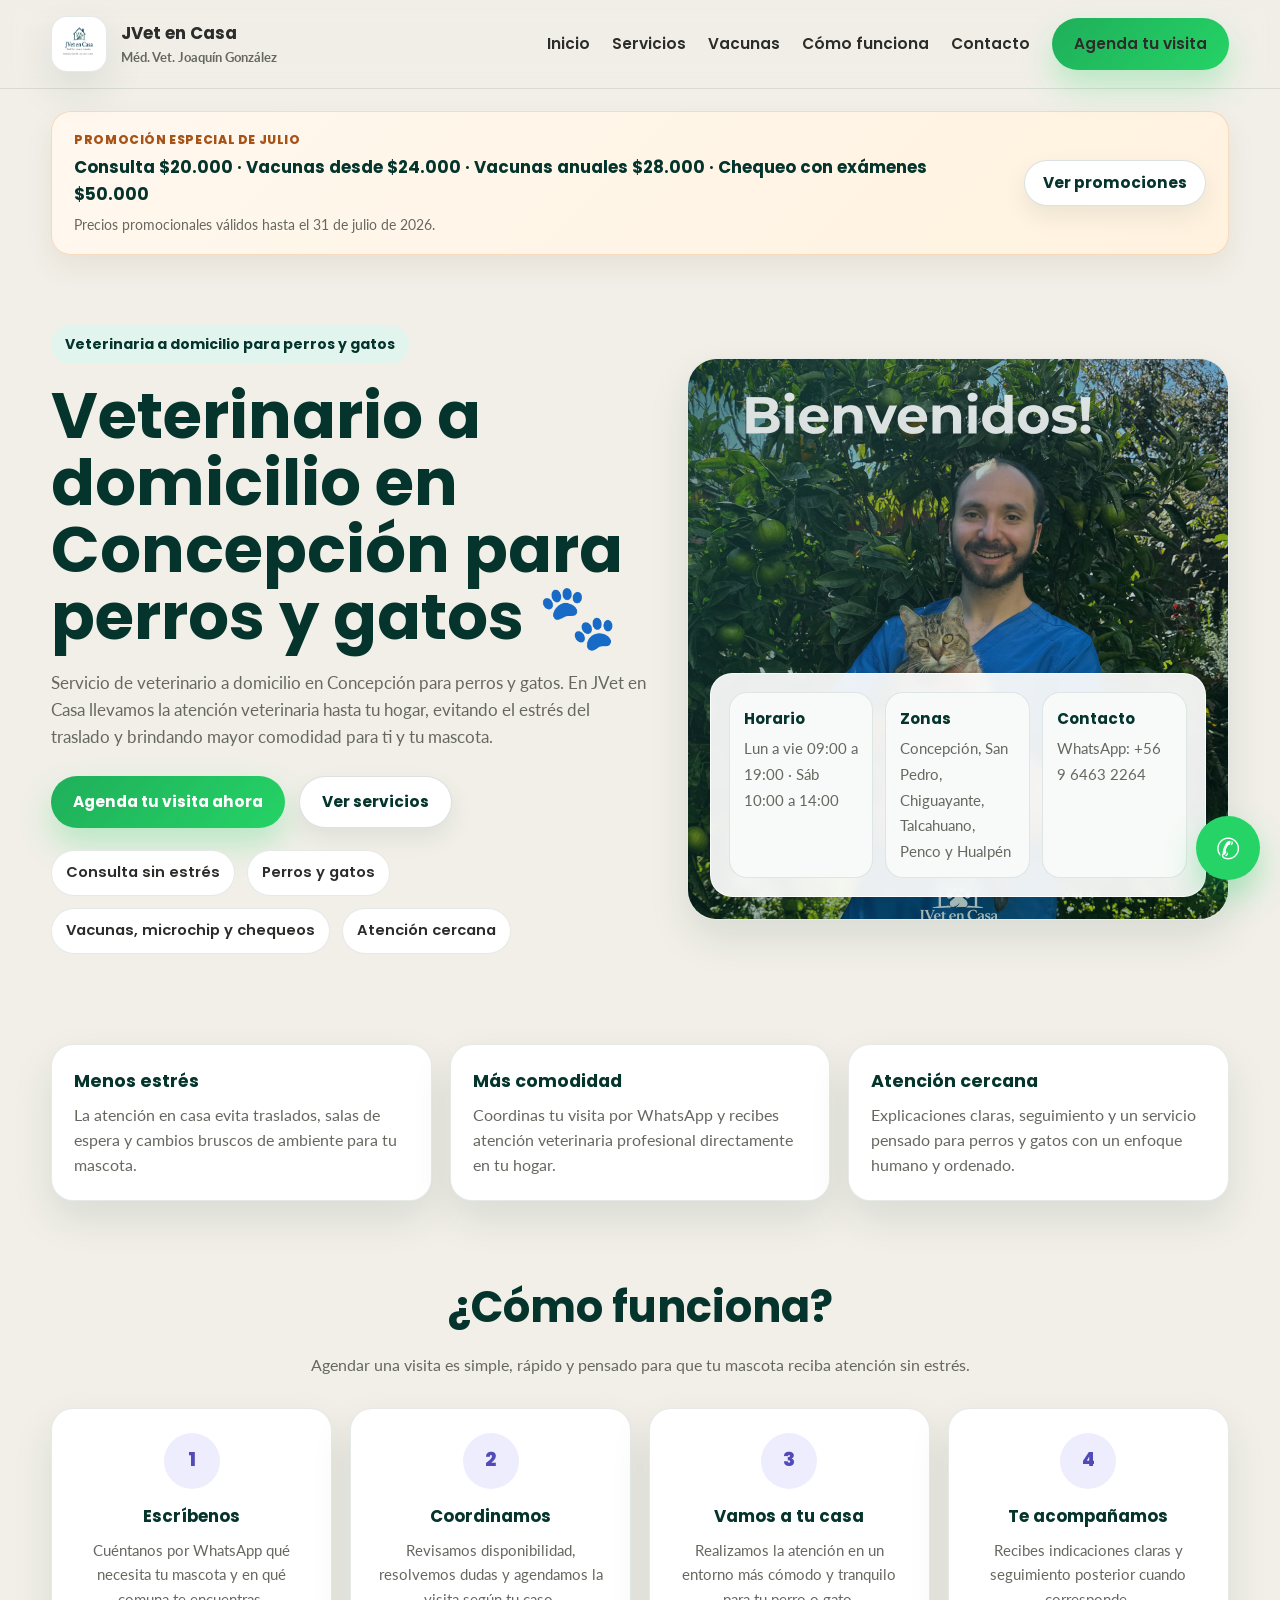
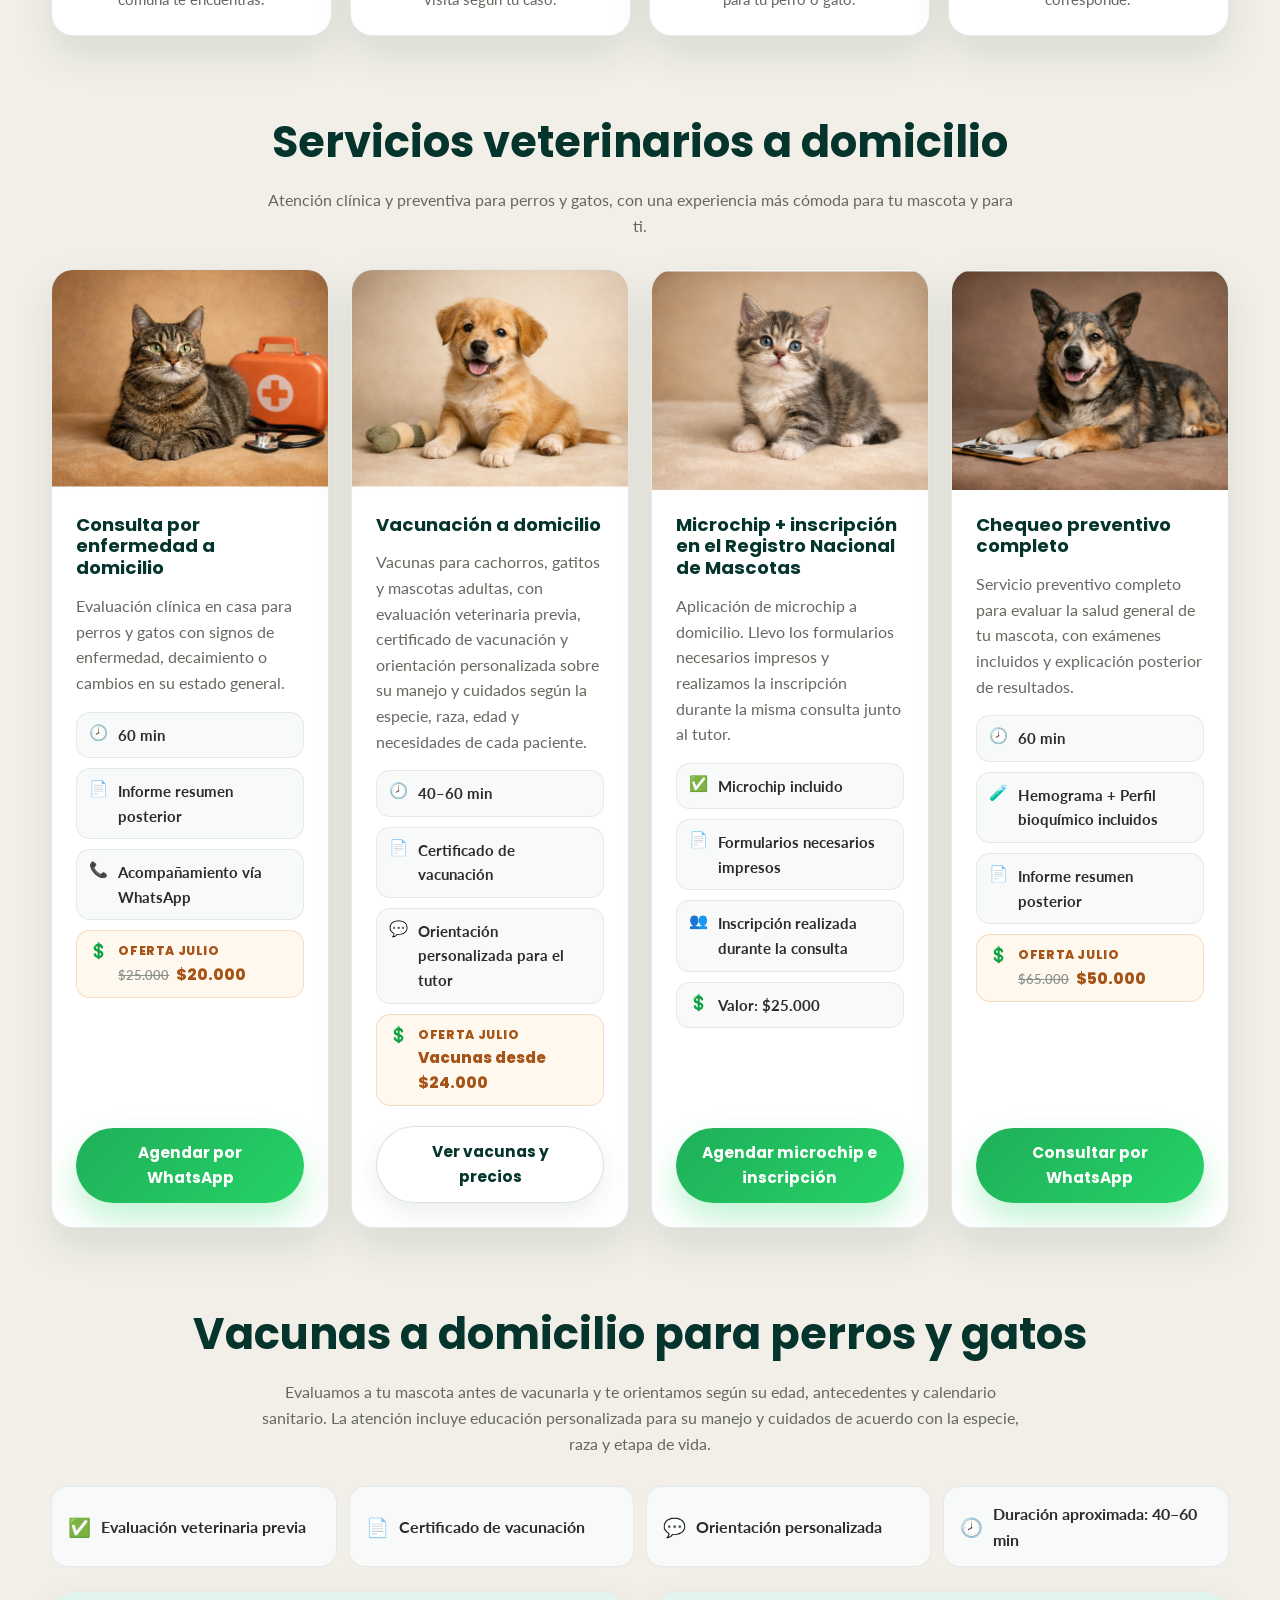
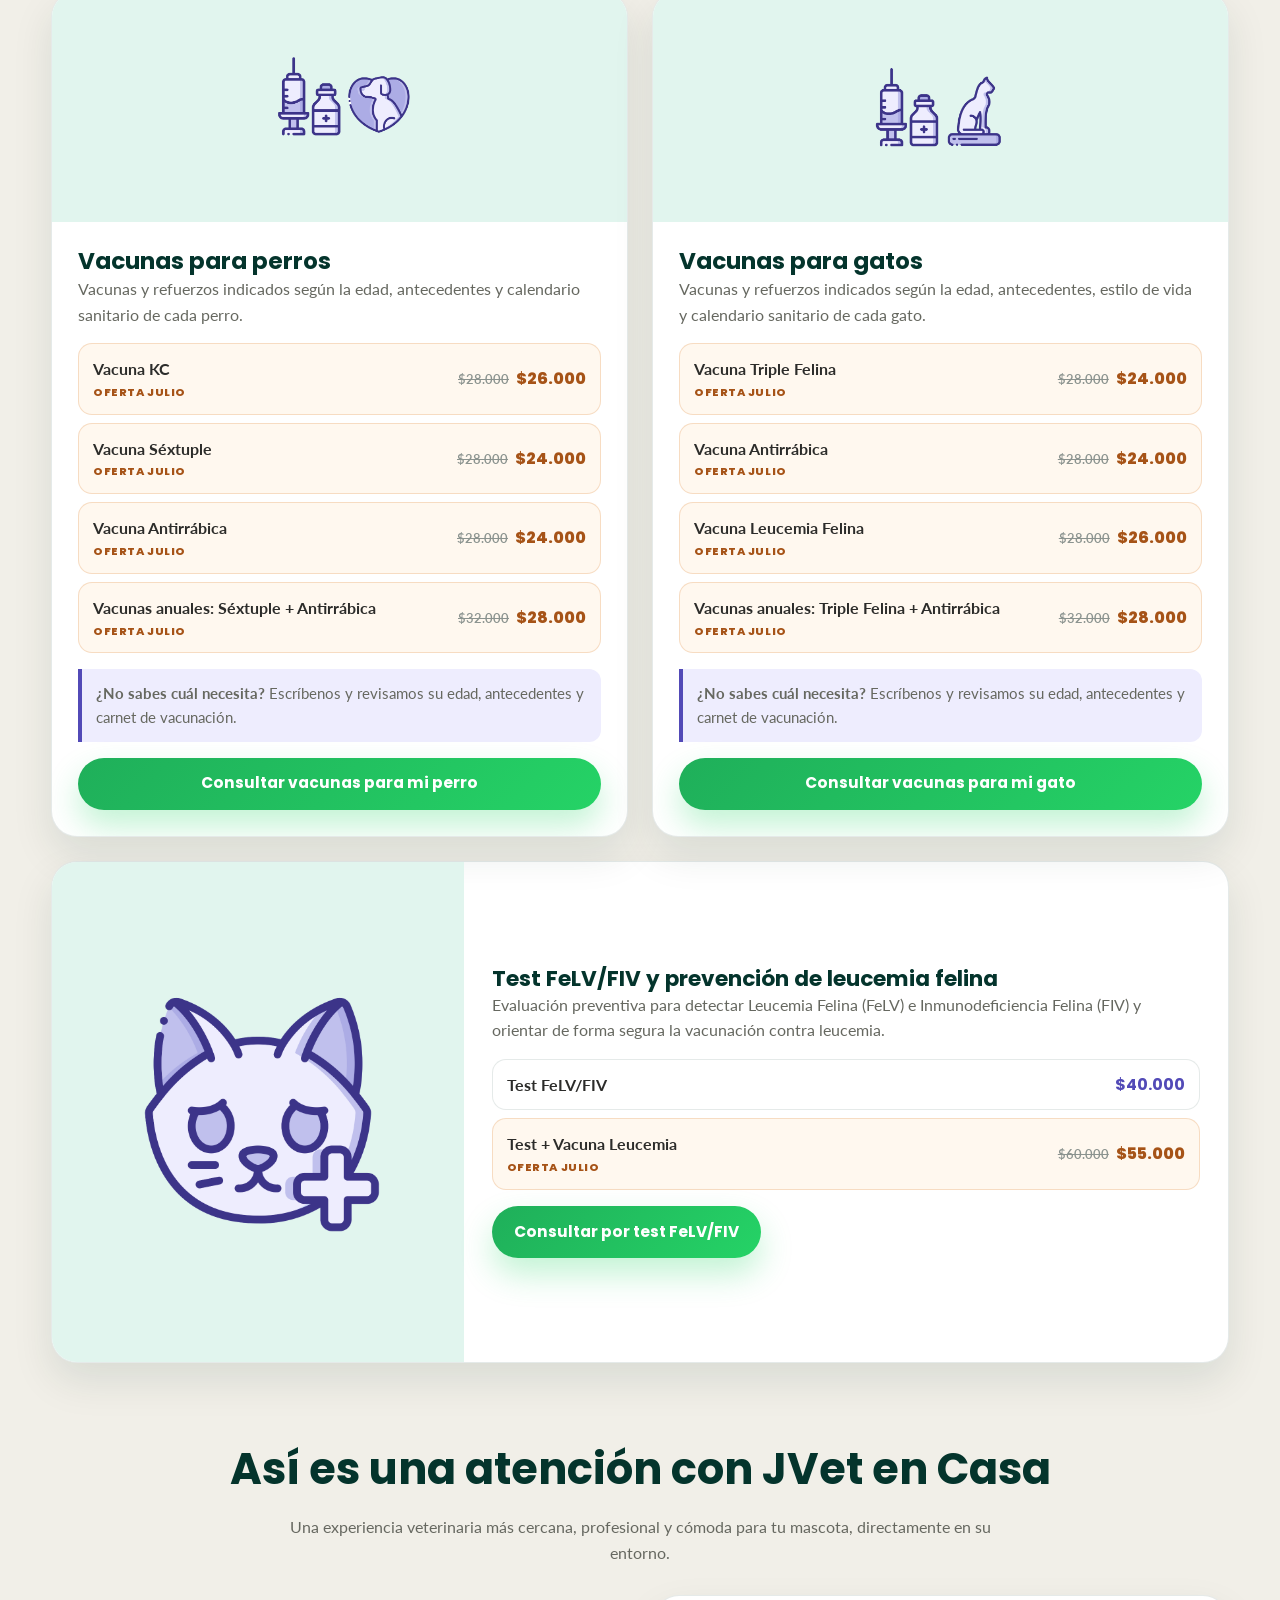
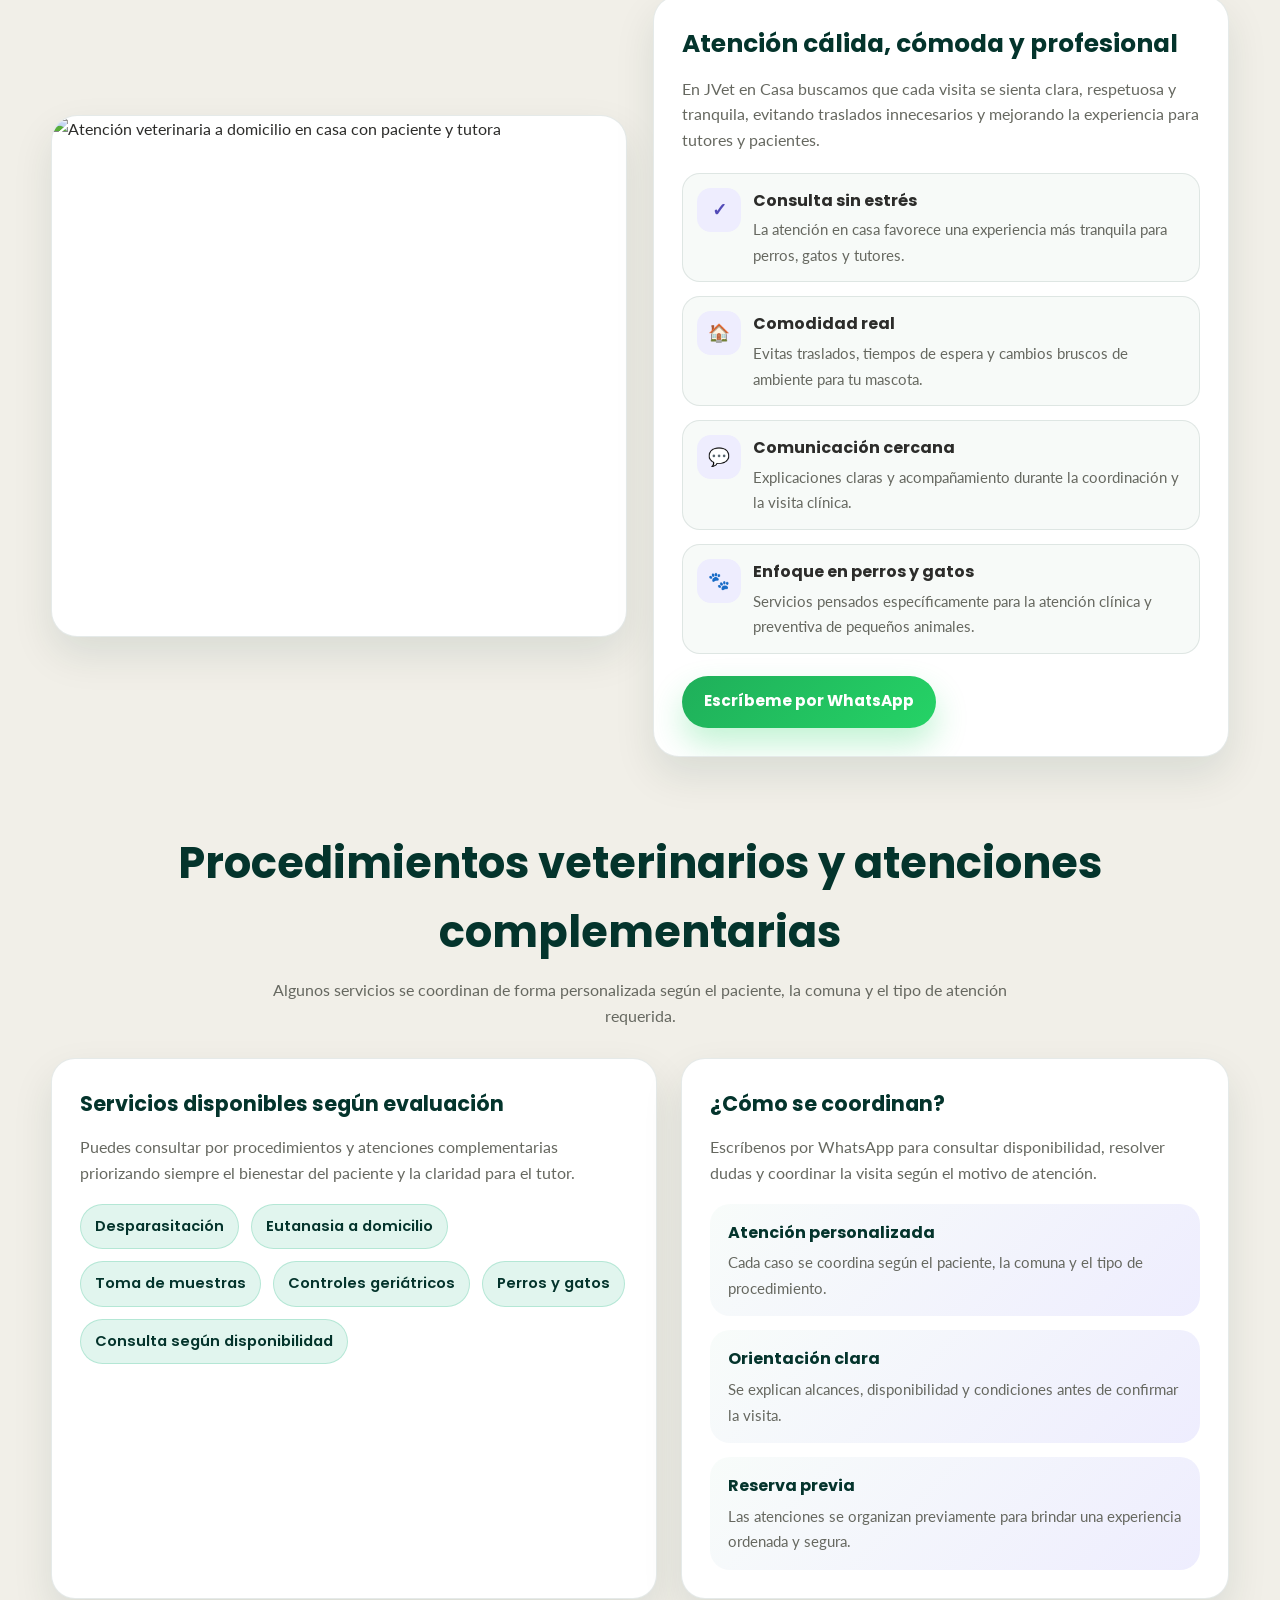
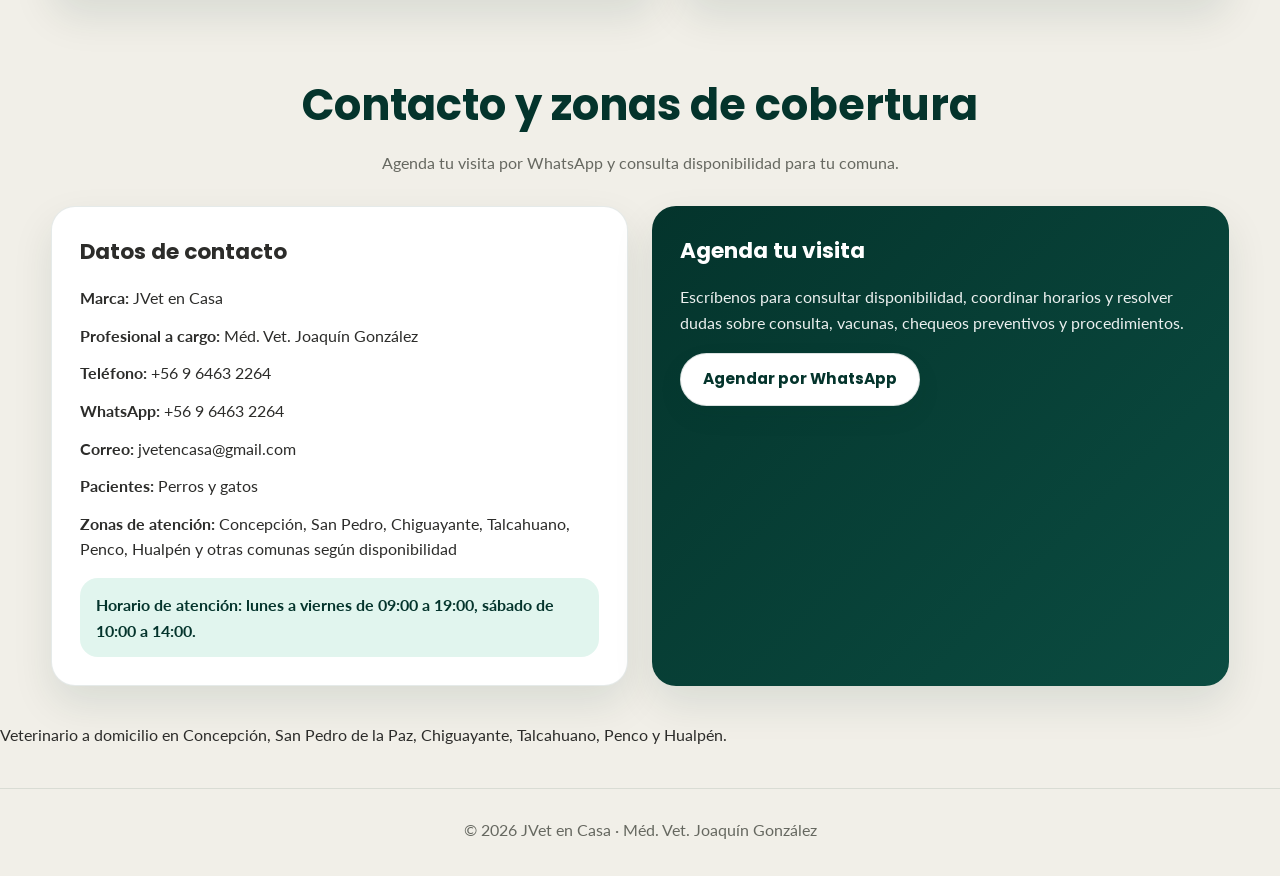
==== index.html @ 37d7b299 "Destacar oferta test y vacuna leucemia" ====
<!DOCTYPE html>
<html lang="es">
<head>
  <!-- Google tag (gtag.js) -->
  <script async src="https://www.googletagmanager.com/gtag/js?id=G-MX7EMP1ES6"></script>
  <script>
    window.dataLayer = window.dataLayer || [];
    function gtag(){dataLayer.push(arguments);}
    gtag('js', new Date());
    gtag('config', 'G-MX7EMP1ES6');
  </script>

  <meta charset="UTF-8" />
  <meta name="viewport" content="width=device-width, initial-scale=1.0" />
  <title>Veterinario a domicilio en Concepción | JVet en Casa</title>
  <meta
    name="description"
    content="Veterinario a domicilio en Concepción para perros y gatos. Consulta, vacunas, microchip, registro de mascotas y chequeos preventivos en casa."
  />

  <link rel="canonical" href="https://jvetencasa.cl/" />
  <link rel="icon" type="image/png" sizes="32x32" href="/favicon-32x32.png" />
  <link rel="icon" type="image/png" sizes="16x16" href="/favicon-16x16.png" />
  <link rel="icon" href="/favicon.ico" />
  <link rel="apple-touch-icon" sizes="180x180" href="/apple-touch-icon.png" />
  <link rel="manifest" href="/site.webmanifest" />
  <meta name="theme-color" content="#04342C" />
  <link rel="preconnect" href="https://fonts.googleapis.com" />
  <link rel="preconnect" href="https://fonts.gstatic.com" crossorigin />
  <link
    href="https://fonts.googleapis.com/css2?family=Lato:wght@400;700&family=Poppins:wght@400;600;700;800&display=swap"
    rel="stylesheet"
  />

  <style>
    :root {
      --primary: #04342C;
      --primary-2: #0B4C41;
      --mint: #5DCAA5;
      --mint-soft: #E1F5EE;
      --bg: #F1EFE8;
      --surface: #FFFFFF;
      --surface-soft: #F7FAF8;
      --purple: #524AB7;
      --purple-soft: #EEEDFE;
      --text: #2C2C2A;
      --muted: #666860;
      --gray: #888780;
      --border: rgba(4, 52, 44, 0.10);
      --shadow: 0 18px 40px rgba(4, 52, 44, 0.10);
      --radius: 24px;
      --max-width: 1180px;
    }

    * { box-sizing: border-box; margin: 0; padding: 0; }
    html { scroll-behavior: smooth; }
    body {
      font-family: "Lato", Arial, sans-serif;
      background: var(--bg);
      color: var(--text);
      line-height: 1.6;
    }

    img { display: block; max-width: 100%; }
    a { text-decoration: none; color: inherit; }

    .container {
      width: min(92%, var(--max-width));
      margin: 0 auto;
    }

    .topbar {
      position: sticky;
      top: 0;
      z-index: 1000;
      background: rgba(241, 239, 232, 0.94);
      backdrop-filter: blur(12px);
      border-bottom: 1px solid var(--border);
    }

    .nav {
      display: flex;
      justify-content: space-between;
      align-items: center;
      gap: 20px;
      padding: 16px 0;
    }

    .brand {
      display: flex;
      align-items: center;
      gap: 14px;
      min-width: 0;
    }

    .brand-logo {
      width: 56px;
      height: 56px;
      border-radius: 16px;
      background: #fff;
      border: 1px solid var(--border);
      box-shadow: var(--shadow);
      padding: 8px;
      flex-shrink: 0;
    }

    .brand-copy strong {
      display: block;
      font-family: "Poppins", sans-serif;
      font-size: 1.05rem;
      color: var(--text);
    }

    .brand-copy span {
      display: block;
      font-size: 0.84rem;
      color: var(--muted);
      font-weight: 700;
    }

    .menu {
      display: flex;
      align-items: center;
      gap: 22px;
      flex-wrap: wrap;
    }

    .menu a {
      font-family: "Poppins", sans-serif;
      font-size: 0.96rem;
      font-weight: 600;
      color: var(--text);
      transition: 0.2s ease;
    }

    .menu a:hover { color: var(--primary); }

    .btn {
      display: inline-flex;
      align-items: center;
      justify-content: center;
      gap: 8px;
      min-height: 52px;
      padding: 13px 22px;
      border-radius: 999px;
      border: none;
      cursor: pointer;
      font-family: "Poppins", sans-serif;
      font-size: 0.96rem;
      font-weight: 700;
      text-align: center;
      transition: 0.25s ease;
    }

    .btn:focus-visible {
      outline: 3px solid rgba(82, 74, 183, 0.22);
      outline-offset: 3px;
    }

    .btn-primary {
      background: linear-gradient(135deg, #1FAF5A 0%, #25D366 100%);
      color: #fff;
      box-shadow: 0 16px 32px rgba(37, 211, 102, 0.28);
    }

    .btn-primary:hover {
      transform: translateY(-2px);
      box-shadow: 0 20px 36px rgba(37, 211, 102, 0.34);
    }

    .btn-secondary {
      background: #fff;
      color: var(--primary);
      border: 1px solid rgba(4, 52, 44, 0.14);
      box-shadow: 0 10px 24px rgba(4, 52, 44, 0.08);
    }

    .btn-secondary:hover {
      transform: translateY(-2px);
      background: #fcfffe;
    }

    .promotion-wrap {
      padding: 22px 0 0;
    }

    .promotion-banner {
      display: flex;
      align-items: center;
      justify-content: space-between;
      gap: 22px;
      padding: 18px 22px;
      border: 1px solid rgba(222, 128, 53, 0.24);
      border-radius: 20px;
      background: linear-gradient(135deg, #fff8ef 0%, #fff2df 100%);
      box-shadow: 0 12px 28px rgba(123, 73, 26, 0.08);
    }

    .promotion-copy {
      display: grid;
      gap: 5px;
    }

    .promotion-eyebrow,
    .promo-label {
      color: #a65317;
      font-family: "Poppins", sans-serif;
      font-size: 0.76rem;
      font-weight: 800;
      letter-spacing: 0.05em;
      text-transform: uppercase;
    }

    .promotion-copy strong {
      color: var(--primary);
      font-family: "Poppins", sans-serif;
      font-size: 1.05rem;
    }

    .promotion-copy p {
      color: var(--muted);
      font-size: 0.9rem;
    }

    .promotion-banner .btn {
      flex: 0 0 auto;
      min-height: 46px;
      padding: 10px 18px;
    }

    .hero {
      padding: 70px 0 54px;
    }

    .hero-grid {
      display: grid;
      grid-template-columns: 1.05fr 0.95fr;
      gap: 36px;
      align-items: center;
    }

    .badge {
      display: inline-block;
      background: var(--mint-soft);
      color: var(--primary);
      padding: 8px 14px;
      border-radius: 999px;
      font-family: "Poppins", sans-serif;
      font-size: 0.88rem;
      font-weight: 700;
      margin-bottom: 18px;
    }

    .hero h1 {
      font-family: "Poppins", sans-serif;
      font-size: clamp(2.2rem, 5vw, 4.2rem);
      line-height: 1.05;
      margin-bottom: 18px;
      color: var(--primary);
    }

    .hero p {
      max-width: 620px;
      color: var(--muted);
      font-size: 1.06rem;
      margin-bottom: 26px;
    }

    .hero-actions {
      display: flex;
      gap: 14px;
      flex-wrap: wrap;
      margin-bottom: 22px;
    }

    .hero-points {
      display: flex;
      flex-wrap: wrap;
      gap: 12px;
    }

    .hero-points span {
      background: #fff;
      border: 1px solid var(--border);
      padding: 10px 14px;
      border-radius: 999px;
      font-family: "Poppins", sans-serif;
      font-size: 0.92rem;
      font-weight: 600;
      color: var(--text);
    }

    .hero-card {
      background: #fff;
      border-radius: 30px;
      overflow: hidden;
      border: 1px solid var(--border);
      box-shadow: var(--shadow);
    }

    .hero-photo {
      position: relative;
      min-height: 560px;
      background: linear-gradient(180deg, rgba(4,52,44,0.12), rgba(4,52,44,0.34)),
        url("foto-portada.jpg") center center / cover no-repeat;
      display: flex;
      align-items: flex-end;
      padding: 22px;
    }

    .hero-overlay {
      width: 100%;
      background: rgba(255,255,255,0.92);
      border: 1px solid rgba(255,255,255,0.8);
      backdrop-filter: blur(6px);
      border-radius: 22px;
      padding: 18px;
    }

    .hero-overlay-grid {
      display: grid;
      grid-template-columns: repeat(3, 1fr);
      gap: 12px;
    }

    .hero-info-box {
      background: var(--surface-soft);
      border: 1px solid var(--border);
      border-radius: 18px;
      padding: 14px;
    }

    .hero-info-box strong {
      display: block;
      font-family: "Poppins", sans-serif;
      font-size: 0.95rem;
      margin-bottom: 4px;
      color: var(--primary);
    }

    .hero-info-box span {
      color: var(--muted);
      font-size: 0.92rem;
    }

    section {
      padding: 36px 0;
    }

    .section-title {
      text-align: center;
      margin-bottom: 30px;
    }

    .section-title h2 {
      font-family: "Poppins", sans-serif;
      font-size: clamp(1.8rem, 4vw, 2.7rem);
      color: var(--primary);
      margin-bottom: 10px;
    }

    .section-title p {
      max-width: 760px;
      margin: 0 auto;
      color: var(--muted);
    }

    .trust-strip {
      display: grid;
      grid-template-columns: repeat(3, 1fr);
      gap: 18px;
    }

    .trust-card {
      background: #fff;
      border: 1px solid var(--border);
      border-radius: 22px;
      padding: 22px;
      box-shadow: var(--shadow);
    }

    .trust-card h3 {
      font-family: "Poppins", sans-serif;
      font-size: 1.1rem;
      color: var(--primary);
      margin-bottom: 8px;
    }

    .trust-card p {
      color: var(--muted);
      font-size: 0.98rem;
    }

    .process-grid {
      display: grid;
      grid-template-columns: repeat(4, 1fr);
      gap: 18px;
    }

    .process-card {
      background: #fff;
      border: 1px solid var(--border);
      border-radius: 22px;
      box-shadow: var(--shadow);
      padding: 24px 20px;
      text-align: center;
    }

    .process-number {
      width: 56px;
      height: 56px;
      border-radius: 50%;
      display: grid;
      place-items: center;
      margin: 0 auto 14px;
      background: var(--purple-soft);
      color: var(--purple);
      font-family: "Poppins", sans-serif;
      font-size: 1.2rem;
      font-weight: 800;
    }

    .process-card h3 {
      font-family: "Poppins", sans-serif;
      font-size: 1.05rem;
      margin-bottom: 8px;
      color: var(--primary);
    }

    .process-card p {
      color: var(--muted);
      font-size: 0.96rem;
    }

    .services-grid {
      display: grid;
      grid-template-columns: repeat(4, 1fr);
      gap: 22px;
    }

    .service-card {
      background: #fff;
      border-radius: 22px;
      overflow: hidden;
      border: 1px solid var(--border);
      box-shadow: var(--shadow);
      display: flex;
      flex-direction: column;
    }

    .service-media {
      height: 220px;
      overflow: hidden;
      background: #eadfd4;
    }

    .service-media img {
      width: 100%;
      height: 100%;
      object-fit: cover;
    }

    .service-body {
      padding: 24px;
      display: flex;
      flex-direction: column;
      flex-grow: 1;
    }

    .service-card h3 {
      font-family: "Poppins", sans-serif;
      font-size: 1.14rem;
      line-height: 1.2;
      margin-bottom: 14px;
      color: var(--primary);
    }

    .service-intro {
      color: var(--muted);
      margin-bottom: 16px;
    }

    .service-features {
      list-style: none;
      display: grid;
      gap: 10px;
      margin: 0 0 20px;
      padding: 0;
      font-size: 0.96rem;
    }

    .service-features li {
      display: flex;
      align-items: flex-start;
      gap: 10px;
      padding: 10px 12px;
      border-radius: 14px;
      background: var(--surface-soft);
      border: 1px solid rgba(4, 52, 44, 0.08);
    }

    .service-features .icon {
      flex: 0 0 1.2rem;
      display: inline-flex;
      justify-content: center;
      line-height: 1;
      margin-top: 2px;
    }

    .service-features .text {
      color: var(--text);
      font-weight: 700;
    }

    .service-features li.promo-item {
      background: #fff8ef;
      border-color: rgba(222, 128, 53, 0.24);
    }

    .price-offer {
      display: grid;
      gap: 2px;
    }

    .price-values {
      display: inline-flex;
      align-items: baseline;
      justify-content: flex-end;
      gap: 7px;
      white-space: nowrap;
    }

    .price-old {
      color: #8b938f;
      font-size: 0.84rem;
      font-weight: 600;
      text-decoration: line-through;
    }

    .price-new {
      color: #a65317;
      font-family: "Poppins", sans-serif;
      font-weight: 800;
    }

    .service-disclosure {
      margin: 0 0 16px;
    }

    .service-disclosure summary {
      list-style: none;
      cursor: pointer;
    }

    .service-disclosure summary::-webkit-details-marker {
      display: none;
    }

    .service-disclosure summary.btn {
      width: 100%;
      justify-content: center;
      margin-top: 0;
    }

    .service-disclosure[open] summary {
      margin-bottom: 14px;
    }

    .service-disclosure-content {
      color: var(--muted);
      font-size: 0.96rem;
    }

    .service-disclosure-content strong {
      display: block;
      margin-bottom: 6px;
      font-family: "Poppins", sans-serif;
      color: var(--primary);
    }

    .service-disclosure-content ul {
      margin: 0;
      padding-left: 18px;
      display: grid;
      gap: 6px;
    }

    .service-feature-section + .service-feature-section {
      padding-top: 0;
    }

    .service-feature-card {
      display: grid;
      grid-template-columns: minmax(280px, 0.95fr) minmax(0, 1.05fr);
      gap: 0;
      background: #fff;
      border-radius: 26px;
      overflow: hidden;
      border: 1px solid var(--border);
      box-shadow: var(--shadow);
    }

    .service-feature-media {
      min-height: 320px;
      background: #dff2ec;
    }

    .service-feature-media img {
      width: 100%;
      height: 100%;
      object-fit: cover;
    }

    .service-feature-body {
      padding: 28px;
      display: flex;
      flex-direction: column;
      gap: 18px;
    }

    .service-feature-body h3 {
      font-family: "Poppins", sans-serif;
      font-size: 1.5rem;
      line-height: 1.15;
      color: var(--primary);
    }

    .service-feature-body p {
      color: var(--muted);
      font-size: 1rem;
    }

    .service-feature-highlights {
      list-style: none;
      display: grid;
      gap: 10px;
      margin: 0;
      padding: 0;
    }

    .service-feature-highlights li {
      display: flex;
      align-items: flex-start;
      gap: 10px;
      padding: 11px 14px;
      border-radius: 14px;
      background: var(--surface-soft);
      border: 1px solid rgba(4, 52, 44, 0.08);
    }

    .service-feature-highlights .icon {
      flex: 0 0 1.2rem;
      display: inline-flex;
      justify-content: center;
      line-height: 1;
      margin-top: 2px;
    }

    .service-feature-highlights .text {
      color: var(--text);
      font-weight: 700;
    }

    .service-feature-body .service-disclosure {
      margin-bottom: 0;
    }

    .service-feature-body .service-disclosure summary.btn {
      width: auto;
      min-width: 180px;
    }

    .service-feature-body .btn-primary {
      align-self: flex-start;
      margin-top: 0;
    }

    .service-card .btn {
      align-self: flex-start;
      margin-top: auto;
    }

    .vaccine-benefits {
      display: grid;
      grid-template-columns: repeat(4, minmax(0, 1fr));
      gap: 12px;
      margin-bottom: 24px;
    }

    .vaccine-benefit {
      display: flex;
      align-items: center;
      gap: 10px;
      min-height: 74px;
      padding: 14px 16px;
      border-radius: 16px;
      background: var(--surface-soft);
      border: 1px solid rgba(4, 52, 44, 0.08);
      color: var(--text);
      font-weight: 700;
    }

    .vaccine-benefit span:first-child {
      flex: 0 0 1.4rem;
      font-size: 1.15rem;
      line-height: 1;
    }

    .vaccines-grid {
      display: grid;
      grid-template-columns: repeat(2, minmax(0, 1fr));
      gap: 24px;
      align-items: stretch;
    }

    .vaccine-card {
      display: flex;
      flex-direction: column;
      overflow: hidden;
      background: #fff;
      border: 1px solid var(--border);
      border-radius: 26px;
      box-shadow: var(--shadow);
    }

    .vaccine-card-media {
      height: 230px;
      padding: 24px;
      background: var(--mint-soft);
    }

    .vaccine-card-media img {
      width: 100%;
      height: 100%;
      object-fit: contain;
    }

    .vaccine-card-body {
      display: flex;
      flex: 1;
      flex-direction: column;
      gap: 16px;
      padding: 26px;
    }

    .vaccine-card h3,
    .feline-prevention-body h3 {
      font-family: "Poppins", sans-serif;
      color: var(--primary);
      line-height: 1.2;
    }

    .vaccine-card h3 {
      font-size: 1.45rem;
    }

    .vaccine-card-intro,
    .vaccine-help,
    .feline-prevention-body p {
      color: var(--muted);
    }

    .vaccine-price-list {
      display: grid;
      gap: 8px;
      margin: 0;
      padding: 0;
      list-style: none;
    }

    .vaccine-price-list li {
      display: flex;
      align-items: center;
      justify-content: space-between;
      gap: 18px;
      padding: 12px 14px;
      border-radius: 14px;
      background: #fff;
      border: 1px solid var(--border);
    }

    .vaccine-price-list li.featured {
      background: var(--purple-soft);
      border-color: rgba(82, 74, 183, 0.18);
    }

    .vaccine-price-list li.promo-row {
      background: #fff8ef;
      border-color: rgba(222, 128, 53, 0.24);
    }

    .vaccine-price-list .vaccine-name {
      display: grid;
      gap: 2px;
    }

    .vaccine-price-list .promo-label {
      color: #a65317;
      font-size: 0.7rem;
      font-weight: 800;
    }

    .vaccine-price-list .price-old {
      color: #8b938f;
      font-size: 0.82rem;
      font-weight: 600;
    }

    .vaccine-price-list span {
      color: var(--text);
      font-weight: 700;
    }

    .vaccine-price-list strong {
      flex: 0 0 auto;
      color: var(--purple);
      font-family: "Poppins", sans-serif;
    }

    .vaccine-price-list .price-new {
      color: #a65317;
    }

    .vaccine-help {
      padding: 12px 14px;
      border-left: 4px solid var(--purple);
      border-radius: 0 12px 12px 0;
      background: var(--purple-soft);
      font-size: 0.94rem;
    }

    .vaccine-card .btn {
      width: 100%;
      margin-top: auto;
    }

    .feline-prevention-card {
      display: grid;
      grid-template-columns: minmax(220px, 0.7fr) minmax(0, 1.3fr);
      margin-top: 24px;
      overflow: hidden;
      background: #fff;
      border: 1px solid var(--border);
      border-radius: 26px;
      box-shadow: var(--shadow);
    }

    .feline-prevention-media {
      min-height: 280px;
      padding: 28px;
      background: var(--mint-soft);
    }

    .feline-prevention-media img {
      width: 100%;
      height: 100%;
      object-fit: contain;
    }

    .feline-prevention-body {
      display: flex;
      flex-direction: column;
      justify-content: center;
      gap: 16px;
      padding: 28px;
    }

    .feline-prevention-body h3 {
      font-size: 1.35rem;
    }

    .feline-prevention-body .btn {
      align-self: flex-start;
    }

    .photo-section-grid {
      display: grid;
      grid-template-columns: 1fr 1fr;
      gap: 26px;
      align-items: center;
    }

    .photo-card,
    .benefits-card {
      background: #fff;
      border-radius: 26px;
      overflow: hidden;
      border: 1px solid var(--border);
      box-shadow: var(--shadow);
    }

    .photo-card img {
      width: 100%;
      height: 100%;
      min-height: 520px;
      object-fit: cover;
    }

    .benefits-card {
      padding: 28px;
    }

    .benefits-card h3 {
      font-family: "Poppins", sans-serif;
      font-size: 1.55rem;
      color: var(--primary);
      margin-bottom: 12px;
    }

    .benefits-card p {
      color: var(--muted);
      margin-bottom: 20px;
    }

    .benefit-list {
      display: grid;
      gap: 14px;
      margin-bottom: 22px;
    }

    .benefit-item {
      display: flex;
      gap: 12px;
      align-items: flex-start;
      background: var(--surface-soft);
      border: 1px solid var(--border);
      border-radius: 18px;
      padding: 14px;
    }

    .benefit-icon {
      width: 44px;
      height: 44px;
      border-radius: 14px;
      background: var(--purple-soft);
      color: var(--purple);
      display: grid;
      place-items: center;
      flex-shrink: 0;
      font-size: 1.1rem;
      font-weight: 800;
    }

    .benefit-item strong {
      display: block;
      font-family: "Poppins", sans-serif;
      margin-bottom: 3px;
      color: var(--text);
    }

    .benefit-item span {
      color: var(--muted);
      font-size: 0.95rem;
    }

    .procedures-grid {
      display: grid;
      grid-template-columns: 1.05fr 0.95fr;
      gap: 24px;
      align-items: stretch;
    }

    .procedures-main,
    .procedures-side {
      background: #fff;
      border-radius: 24px;
      box-shadow: var(--shadow);
      border: 1px solid var(--border);
      padding: 28px;
    }

    .procedures-main h3,
    .procedures-side h3 {
      font-family: "Poppins", sans-serif;
      font-size: 1.3rem;
      margin-bottom: 14px;
      color: var(--primary);
    }

    .procedures-main p,
    .procedures-side p {
      color: var(--muted);
      margin-bottom: 18px;
    }

    .tag-list {
      display: flex;
      flex-wrap: wrap;
      gap: 12px;
    }

    .tag-list span {
      background: var(--mint-soft);
      color: var(--primary);
      border: 1px solid rgba(93, 202, 165, 0.34);
      padding: 10px 14px;
      border-radius: 999px;
      font-family: "Poppins", sans-serif;
      font-weight: 600;
      font-size: 0.92rem;
    }

    .mini-cards {
      display: grid;
      gap: 14px;
    }

    .mini-card {
      background: linear-gradient(135deg, #F8FCFA 0%, #EEEDFE 100%);
      border-radius: 20px;
      padding: 16px 18px;
    }

    .mini-card strong {
      display: block;
      margin-bottom: 4px;
      font-family: "Poppins", sans-serif;
      color: var(--primary);
    }

    .mini-card span {
      color: var(--muted);
      font-size: 0.96rem;
    }

    .coverage-contact {
      display: grid;
      grid-template-columns: 1fr 1fr;
      gap: 24px;
    }

    .info-box,
    .cta-box {
      border-radius: 24px;
      padding: 28px;
      box-shadow: var(--shadow);
    }

    .info-box {
      background: #fff;
      border: 1px solid var(--border);
    }

    .cta-box {
      background: linear-gradient(135deg, var(--primary), var(--primary-2));
      color: #fff;
      border: none;
    }

    .info-box h3,
    .cta-box h3 {
      font-family: "Poppins", sans-serif;
      font-size: 1.35rem;
      margin-bottom: 16px;
    }

    .info-list {
      list-style: none;
      display: grid;
      gap: 12px;
    }

    .info-list li {
      color: var(--text);
    }

    .info-note {
      margin-top: 16px;
      background: var(--mint-soft);
      border-radius: 18px;
      padding: 14px 16px;
      color: var(--primary);
      font-weight: 700;
    }

    .cta-box p {
      margin-bottom: 18px;
      color: rgba(255,255,255,0.92);
    }

    footer {
      margin-top: 40px;
      padding: 28px 0 34px;
      border-top: 1px solid var(--border);
      text-align: center;
      color: var(--muted);
    }

    .whatsapp-float {
      position: fixed;
      right: 20px;
      bottom: 20px;
      width: 64px;
      height: 64px;
      border-radius: 50%;
      background: #25D366;
      color: white;
      display: grid;
      place-items: center;
      font-size: 1.8rem;
      box-shadow: 0 16px 32px rgba(37, 211, 102, 0.35);
      z-index: 999;
      transition: 0.25s ease;
      animation: whatsapp-pulse 2.2s infinite;
    }

    .whatsapp-float:hover {
      transform: translateY(-3px) scale(1.03);
    }

    @keyframes whatsapp-pulse {
      0%, 100% { box-shadow: 0 16px 32px rgba(37, 211, 102, 0.35); }
      50% { box-shadow: 0 18px 38px rgba(37, 211, 102, 0.52); }
    }

    @media (max-width: 1080px) {
      .nav {
        align-items: flex-start;
        flex-direction: column;
      }

      .menu {
        width: 100%;
        gap: 12px;
      }

      .hero-grid,
      .photo-section-grid,
      .procedures-grid,
      .coverage-contact,
      .service-feature-card,
      .feline-prevention-card {
        grid-template-columns: 1fr;
      }

      .vaccine-benefits {
        grid-template-columns: repeat(2, minmax(0, 1fr));
      }

      .services-grid {
        grid-template-columns: repeat(2, minmax(0, 1fr));
      }

      .trust-strip,
      .process-grid,
      .hero-overlay-grid {
        grid-template-columns: 1fr;
      }
    }

    @media (max-width: 860px) {
      .topbar {
        position: static;
      }

      .container {
        width: min(calc(100% - 32px), var(--max-width));
      }

      .menu {
        display: flex;
        flex-wrap: nowrap;
        overflow-x: auto;
        overflow-y: hidden;
        padding-bottom: 6px;
        scrollbar-width: none;
        -ms-overflow-style: none;
      }

      .menu::-webkit-scrollbar {
        display: none;
      }

      .menu a {
        flex: 0 0 auto;
        white-space: nowrap;
        background: #fff;
        border: 1px solid var(--border);
        border-radius: 999px;
        padding: 10px 14px;
      }

      .hero {
        padding: 42px 0 36px;
      }

      section {
        padding: 28px 0;
      }

      .services-grid,
      .trust-strip,
      .process-grid,
      .vaccines-grid {
        grid-template-columns: 1fr;
      }

      .feline-prevention-media {
        min-height: 230px;
      }

      .service-media {
        height: 250px;
      }

      .photo-card img {
        min-height: 380px;
      }

      .whatsapp-float {
        right: 16px;
        bottom: 16px;
        width: 60px;
        height: 60px;
      }
    }

    @media (max-width: 640px) {
      .brand-copy span {
        display: none;
      }

      .hero h1 {
        font-size: clamp(2rem, 10vw, 2.8rem);
      }

      .hero-actions {
        flex-direction: column;
      }

      .promotion-banner {
        align-items: stretch;
        flex-direction: column;
      }

      .promotion-banner .btn {
        width: 100%;
      }

      .hero-actions .btn,
      .service-card .btn,
      .cta-box .btn {
        width: 100%;
      }

      .hero-points span,
      .tag-list span {
        width: 100%;
        text-align: center;
      }

      .service-media {
        height: 220px;
      }

      .hero-photo {
        min-height: 460px;
        padding: 16px;
      }

      .photo-card img {
        min-height: 320px;
      }

      .benefits-card,
      .procedures-main,
      .procedures-side,
      .info-box,
      .cta-box,
      .service-feature-body,
      .vaccine-card-body,
      .feline-prevention-body,
      .service-body {
        padding: 20px;
      }

      .vaccine-benefits {
        grid-template-columns: 1fr;
      }

      .vaccine-benefit {
        min-height: auto;
      }

      .vaccine-card-media {
        height: 210px;
      }

      .feline-prevention-body .btn {
        width: 100%;
      }

      .service-feature-body .service-disclosure summary.btn,
      .service-feature-body .btn-primary {
        width: 100%;
      }
    }

    @media (max-width: 420px) {
      .container {
        width: min(calc(100% - 24px), var(--max-width));
      }

      .section-title h2 {
        font-size: clamp(1.65rem, 8vw, 2.15rem);
      }

      .service-media {
        height: 200px;
      }
    }
  </style>
</head>
<body>
  <header class="topbar">
    <div class="container nav">
      <a href="#inicio" class="brand">
        <img class="brand-logo" src="logo-jvet-en-casa.png" alt="Logo JVet en Casa" />
        <div class="brand-copy">
          <strong>JVet en Casa</strong>
          <span>Méd. Vet. Joaquín González</span>
        </div>
      </a>

      <nav class="menu">
        <a href="#inicio">Inicio</a>
        <a href="#servicios">Servicios</a>
        <a href="#vacunas">Vacunas</a>
        <a href="#como-funciona">Cómo funciona</a>
        <a href="#contacto">Contacto</a>
        <a
          href="https://wa.me/56964632264?text=Hola%2C%20quisiera%20agendar%20una%20consulta%20veterinaria%20a%20domicilio."
          target="_blank"
          rel="noopener noreferrer"
          class="btn btn-primary"
        >
          Agenda tu visita
        </a>
      </nav>
    </div>
  </header>

  <aside class="promotion-wrap" aria-label="Promoci&#243;n especial de julio">
    <div class="container">
      <div class="promotion-banner">
        <div class="promotion-copy">
          <span class="promotion-eyebrow">Promoci&#243;n especial de julio</span>
          <strong>Consulta $20.000 &#183; Vacunas desde $24.000 &#183; Vacunas anuales $28.000 &#183; Chequeo con ex&#225;menes $50.000</strong>
          <p>Precios promocionales v&#225;lidos hasta el 31 de julio de 2026.</p>
        </div>
        <a href="#servicios" class="btn btn-secondary">Ver promociones</a>
      </div>
    </div>
  </aside>

  <main>
    <section class="hero" id="inicio">
      <div class="container hero-grid">
        <div>
          <span class="badge">Veterinaria a domicilio para perros y gatos</span>
          <h1>Veterinario a domicilio en Concepción para perros y gatos 🐾</h1>
          <p>
Servicio de veterinario a domicilio en Concepción para perros y gatos. En JVet en Casa llevamos la atención veterinaria hasta tu hogar, evitando el estrés del traslado y brindando mayor comodidad para ti y tu mascota.
          </p>

          <div class="hero-actions">
            <a
              href="https://wa.me/56964632264?text=Hola%2C%20quisiera%20agendar%20una%20consulta%20veterinaria%20a%20domicilio."
              target="_blank"
              rel="noopener noreferrer"
              class="btn btn-primary"
            >
              Agenda tu visita ahora
            </a>
            <a href="#servicios" class="btn btn-secondary">Ver servicios</a>
          </div>

          <div class="hero-points">
            <span>Consulta sin estrés</span>
            <span>Perros y gatos</span>
            <span>Vacunas, microchip y chequeos</span>
            <span>Atención cercana</span>
          </div>
        </div>

        <div class="hero-card">
          <div class="hero-photo">
            <div class="hero-overlay">
              <div class="hero-overlay-grid">
                <div class="hero-info-box">
                  <strong>Horario</strong>
                  <span>Lun a vie 09:00 a 19:00 · Sáb 10:00 a 14:00</span>
                </div>
                <div class="hero-info-box">
                  <strong>Zonas</strong>
                  <span>Concepción, San Pedro, Chiguayante, Talcahuano, Penco y Hualpén</span>
                </div>
                <div class="hero-info-box">
                  <strong>Contacto</strong>
                  <span>WhatsApp: +56 9 6463 2264</span>
                </div>
              </div>
            </div>
          </div>
        </div>
      </div>
    </section>

    <section aria-label="Beneficios principales">
      <div class="container">
        <div class="trust-strip">
          <article class="trust-card">
            <h3>Menos estrés</h3>
            <p>La atención en casa evita traslados, salas de espera y cambios bruscos de ambiente para tu mascota.</p>
          </article>
          <article class="trust-card">
            <h3>Más comodidad</h3>
            <p>Coordinas tu visita por WhatsApp y recibes atención veterinaria profesional directamente en tu hogar.</p>
          </article>
          <article class="trust-card">
            <h3>Atención cercana</h3>
            <p>Explicaciones claras, seguimiento y un servicio pensado para perros y gatos con un enfoque humano y ordenado.</p>
          </article>
        </div>
      </div>
    </section>

    <section id="como-funciona">
      <div class="container">
        <div class="section-title">
          <h2>¿Cómo funciona?</h2>
          <p>Agendar una visita es simple, rápido y pensado para que tu mascota reciba atención sin estrés.</p>
        </div>

        <div class="process-grid">
          <article class="process-card">
            <div class="process-number">1</div>
            <h3>Escríbenos</h3>
            <p>Cuéntanos por WhatsApp qué necesita tu mascota y en qué comuna te encuentras.</p>
          </article>

          <article class="process-card">
            <div class="process-number">2</div>
            <h3>Coordinamos</h3>
            <p>Revisamos disponibilidad, resolvemos dudas y agendamos la visita según tu caso.</p>
          </article>

          <article class="process-card">
            <div class="process-number">3</div>
            <h3>Vamos a tu casa</h3>
            <p>Realizamos la atención en un entorno más cómodo y tranquilo para tu perro o gato.</p>
          </article>

          <article class="process-card">
            <div class="process-number">4</div>
            <h3>Te acompañamos</h3>
            <p>Recibes indicaciones claras y seguimiento posterior cuando corresponde.</p>
          </article>
        </div>
      </div>
    </section>

    <section id="servicios">
      <div class="container">
        <div class="section-title">
          <h2>Servicios veterinarios a domicilio</h2>
          <p>
            Atención clínica y preventiva para perros y gatos, con una experiencia más cómoda para tu mascota y para ti.
          </p>
        </div>

        <div class="services-grid">
          <article class="service-card">
            <div class="service-media">
              <img src="gato-servicio.png" alt="Gato durante una consulta veterinaria a domicilio" />
            </div>
            <div class="service-body">
              <h3>Consulta por enfermedad a domicilio</h3>
              <p class="service-intro">
                Evaluaci&#243;n cl&#237;nica en casa para perros y gatos con signos de enfermedad, decaimiento o cambios en su estado general.
              </p>
              <ul class="service-features">
                <li><span class="icon">&#128343;</span><span class="text">60 min</span></li>
                <li><span class="icon">&#128196;</span><span class="text">Informe resumen posterior</span></li>
                <li><span class="icon">&#128222;</span><span class="text">Acompa&#241;amiento v&#237;a WhatsApp</span></li>
                <li class="promo-item">
                  <span class="icon">&#128178;</span>
                  <span class="text price-offer">
                    <span class="promo-label">Oferta julio</span>
                    <span class="price-values"><span class="price-old">$25.000</span><span class="price-new">$20.000</span></span>
                  </span>
                </li>
              </ul>
              <a
                href="https://wa.me/56964632264?text=Hola%2C%20quisiera%20agendar%20una%20consulta%20veterinaria%20a%20domicilio."
                target="_blank"
                rel="noopener noreferrer"
                class="btn btn-primary"
              >
                Agendar por WhatsApp
              </a>
            </div>
          </article>

          <article class="service-card">
            <div class="service-media">
              <img src="cachorro-servicio.png" alt="Cachorro en visita de vacunaci&#243;n veterinaria a domicilio" />
            </div>
            <div class="service-body">
              <h3>Vacunaci&#243;n a domicilio</h3>
              <p class="service-intro">
                Vacunas para cachorros, gatitos y mascotas adultas, con evaluaci&#243;n veterinaria previa, certificado de vacunaci&#243;n y orientaci&#243;n personalizada sobre su manejo y cuidados seg&#250;n la especie, raza, edad y necesidades de cada paciente.
              </p>
              <ul class="service-features">
                <li><span class="icon">&#128343;</span><span class="text">40&#8211;60 min</span></li>
                <li><span class="icon">&#128196;</span><span class="text">Certificado de vacunaci&#243;n</span></li>
                <li><span class="icon">&#128172;</span><span class="text">Orientaci&#243;n personalizada para el tutor</span></li>
                <li class="promo-item">
                  <span class="icon">&#128178;</span>
                  <span class="text price-offer">
                    <span class="promo-label">Oferta julio</span>
                    <span class="price-new">Vacunas desde $24.000</span>
                  </span>
                </li>
              </ul>
              <a href="#vacunas" class="btn btn-secondary">Ver vacunas y precios</a>
            </div>
          </article>

          <article class="service-card">
            <div class="service-media">
              <img src="gatito-servicio.png" alt="Mascota en visita veterinaria para aplicaci&#243;n de microchip a domicilio" />
            </div>
            <div class="service-body">
              <h3>Microchip + inscripci&#243;n en el Registro Nacional de Mascotas</h3>
              <p class="service-intro">
                Aplicaci&#243;n de microchip a domicilio. Llevo los formularios necesarios impresos y realizamos la inscripci&#243;n durante la misma consulta junto al tutor.
              </p>
              <ul class="service-features">
                <li><span class="icon">&#9989;</span><span class="text">Microchip incluido</span></li>
                <li><span class="icon">&#128196;</span><span class="text">Formularios necesarios impresos</span></li>
                <li><span class="icon">&#128101;</span><span class="text">Inscripci&#243;n realizada durante la consulta</span></li>
                <li><span class="icon">&#128178;</span><span class="text">Valor: $25.000</span></li>
              </ul>
              <a
                href="https://wa.me/56964632264?text=Hola%2C%20quiero%20agendar%20la%20aplicaci%C3%B3n%20de%20microchip%20y%20la%20inscripci%C3%B3n%20de%20mi%20mascota.%20Vivo%20en%20___%20y%20mi%20mascota%20es%20un%20perro%2Fgato%20de%20___%20a%C3%B1os."
                target="_blank"
                rel="noopener noreferrer"
                class="btn btn-primary"
              >
                Agendar microchip e inscripci&#243;n
              </a>
            </div>
          </article>

          <article class="service-card">
            <div class="service-media">
              <img src="perro-geriatrico-servicio.png" alt="Perro geri&#225;trico en chequeo preventivo veterinario a domicilio" />
            </div>
            <div class="service-body">
              <h3>Chequeo preventivo completo</h3>
              <p class="service-intro">
                Servicio preventivo completo para evaluar la salud general de tu mascota, con ex&#225;menes incluidos y explicaci&#243;n posterior de resultados.
              </p>
              <ul class="service-features">
                <li><span class="icon">&#128343;</span><span class="text">60 min</span></li>
                <li><span class="icon">&#129514;</span><span class="text">Hemograma + Perfil bioqu&#237;mico incluidos</span></li>
                <li><span class="icon">&#128196;</span><span class="text">Informe resumen posterior</span></li>
                <li class="promo-item">
                  <span class="icon">&#128178;</span>
                  <span class="text price-offer">
                    <span class="promo-label">Oferta julio</span>
                    <span class="price-values"><span class="price-old">$65.000</span><span class="price-new">$50.000</span></span>
                  </span>
                </li>
              </ul>
              <a
                href="https://wa.me/56964632264?text=Hola%2C%20quisiera%20consultar%20por%20el%20chequeo%20preventivo%20completo."
                target="_blank"
                rel="noopener noreferrer"
                class="btn btn-primary"
              >
                Consultar por WhatsApp
              </a>
            </div>
          </article>
        </div>
      </div>
    </section>

    <section id="vacunas">
      <div class="container">
        <div class="section-title">
          <h2>Vacunas a domicilio para perros y gatos</h2>
          <p>
            Evaluamos a tu mascota antes de vacunarla y te orientamos seg&#250;n su edad, antecedentes y calendario sanitario. La atenci&#243;n incluye educaci&#243;n personalizada para su manejo y cuidados de acuerdo con la especie, raza y etapa de vida.
          </p>
        </div>

        <div class="vaccine-benefits" role="list" aria-label="Beneficios del servicio de vacunaci&#243;n">
          <div class="vaccine-benefit" role="listitem"><span>&#9989;</span><span>Evaluaci&#243;n veterinaria previa</span></div>
          <div class="vaccine-benefit" role="listitem"><span>&#128196;</span><span>Certificado de vacunaci&#243;n</span></div>
          <div class="vaccine-benefit" role="listitem"><span>&#128172;</span><span>Orientaci&#243;n personalizada</span></div>
          <div class="vaccine-benefit" role="listitem"><span>&#128343;</span><span>Duraci&#243;n aproximada: 40&#8211;60 min</span></div>
        </div>

        <div class="vaccines-grid">
          <article class="vaccine-card" id="vacunas-perros">
            <div class="vaccine-card-media">
              <img src="vacunas-perro-domicilio.png" alt="Vacunas para perros a domicilio" />
            </div>
            <div class="vaccine-card-body">
              <div>
                <h3>Vacunas para perros</h3>
                <p class="vaccine-card-intro">Vacunas y refuerzos indicados seg&#250;n la edad, antecedentes y calendario sanitario de cada perro.</p>
              </div>
              <ul class="vaccine-price-list" aria-label="Precios de vacunas para perros">
                <li class="promo-row">
                  <span class="vaccine-name">Vacuna KC <span class="promo-label">Oferta julio</span></span>
                  <span class="price-values"><span class="price-old">$28.000</span><strong class="price-new">$26.000</strong></span>
                </li>
                <li class="promo-row">
                  <span class="vaccine-name">Vacuna S&#233;xtuple <span class="promo-label">Oferta julio</span></span>
                  <span class="price-values"><span class="price-old">$28.000</span><strong class="price-new">$24.000</strong></span>
                </li>
                <li class="promo-row">
                  <span class="vaccine-name">Vacuna Antirr&#225;bica <span class="promo-label">Oferta julio</span></span>
                  <span class="price-values"><span class="price-old">$28.000</span><strong class="price-new">$24.000</strong></span>
                </li>
                <li class="promo-row featured">
                  <span class="vaccine-name">Vacunas anuales: S&#233;xtuple + Antirr&#225;bica <span class="promo-label">Oferta julio</span></span>
                  <span class="price-values"><span class="price-old">$32.000</span><strong class="price-new">$28.000</strong></span>
                </li>
              </ul>
              <p class="vaccine-help"><strong>&#191;No sabes cu&#225;l necesita?</strong> Escr&#237;benos y revisamos su edad, antecedentes y carnet de vacunaci&#243;n.</p>
              <a
                href="https://wa.me/56964632264?text=Hola%2C%20quiero%20consultar%20por%20vacunas%20a%20domicilio%20para%20mi%20perro.%20Tiene%20___%20a%C3%B1os%2C%20su%20%C3%BAltima%20vacuna%20fue%20___%20y%20vivo%20en%20___."
                target="_blank"
                rel="noopener noreferrer"
                class="btn btn-primary"
              >
                Consultar vacunas para mi perro
              </a>
            </div>
          </article>

          <article class="vaccine-card" id="vacunas-gatos">
            <div class="vaccine-card-media">
              <img src="vacunas-gato-domicilio.png" alt="Vacunas para gatos a domicilio" />
            </div>
            <div class="vaccine-card-body">
              <div>
                <h3>Vacunas para gatos</h3>
                <p class="vaccine-card-intro">Vacunas y refuerzos indicados seg&#250;n la edad, antecedentes, estilo de vida y calendario sanitario de cada gato.</p>
              </div>
              <ul class="vaccine-price-list" aria-label="Precios de vacunas para gatos">
                <li class="promo-row">
                  <span class="vaccine-name">Vacuna Triple Felina <span class="promo-label">Oferta julio</span></span>
                  <span class="price-values"><span class="price-old">$28.000</span><strong class="price-new">$24.000</strong></span>
                </li>
                <li class="promo-row">
                  <span class="vaccine-name">Vacuna Antirr&#225;bica <span class="promo-label">Oferta julio</span></span>
                  <span class="price-values"><span class="price-old">$28.000</span><strong class="price-new">$24.000</strong></span>
                </li>
                <li class="promo-row">
                  <span class="vaccine-name">Vacuna Leucemia Felina <span class="promo-label">Oferta julio</span></span>
                  <span class="price-values"><span class="price-old">$28.000</span><strong class="price-new">$26.000</strong></span>
                </li>
                <li class="promo-row featured">
                  <span class="vaccine-name">Vacunas anuales: Triple Felina + Antirr&#225;bica <span class="promo-label">Oferta julio</span></span>
                  <span class="price-values"><span class="price-old">$32.000</span><strong class="price-new">$28.000</strong></span>
                </li>
              </ul>
              <p class="vaccine-help"><strong>&#191;No sabes cu&#225;l necesita?</strong> Escr&#237;benos y revisamos su edad, antecedentes y carnet de vacunaci&#243;n.</p>
              <a
                href="https://wa.me/56964632264?text=Hola%2C%20quiero%20consultar%20por%20vacunas%20a%20domicilio%20para%20mi%20gato.%20Tiene%20___%20a%C3%B1os%2C%20su%20%C3%BAltima%20vacuna%20fue%20___%20y%20vivo%20en%20___."
                target="_blank"
                rel="noopener noreferrer"
                class="btn btn-primary"
              >
                Consultar vacunas para mi gato
              </a>
            </div>
          </article>
        </div>

        <article class="feline-prevention-card" id="test-prevencion-felina">
          <div class="feline-prevention-media">
            <img src="test-leucemia-felina.png" alt="Test FeLV/FIV y prevenci&#243;n de leucemia felina a domicilio" />
          </div>
          <div class="feline-prevention-body">
            <div>
              <h3>Test FeLV/FIV y prevenci&#243;n de leucemia felina</h3>
              <p>Evaluaci&#243;n preventiva para detectar Leucemia Felina (FeLV) e Inmunodeficiencia Felina (FIV) y orientar de forma segura la vacunaci&#243;n contra leucemia.</p>
            </div>
            <ul class="vaccine-price-list" aria-label="Precios del test y prevenci&#243;n felina">
              <li><span>Test FeLV/FIV</span><strong>$40.000</strong></li>
              <li class="promo-row featured">
                <span class="vaccine-name">Test + Vacuna Leucemia <span class="promo-label">Oferta julio</span></span>
                <span class="price-values"><span class="price-old">$60.000</span><strong class="price-new">$55.000</strong></span>
              </li>
            </ul>
            <a
              href="https://wa.me/56964632264?text=Hola%2C%20quiero%20consultar%20por%20el%20test%20FeLV%2FFIV%20y%20la%20prevenci%C3%B3n%20de%20leucemia%20felina.%20Mi%20gato%20tiene%20___%20a%C3%B1os%20y%20vivo%20en%20___."
              target="_blank"
              rel="noopener noreferrer"
              class="btn btn-primary"
            >
              Consultar por test FeLV/FIV
            </a>
          </div>
        </article>
      </div>
    </section>

    <section id="diferencia">
      <div class="container">
        <div class="section-title">
          <h2>Así es una atención con JVet en Casa</h2>
          <p>
            Una experiencia veterinaria más cercana, profesional y cómoda para tu mascota, directamente en su entorno.
          </p>
        </div>

        <div class="photo-section-grid">
          <div class="photo-card">
            <img src="foto-atencion.jpg" alt="Atención veterinaria a domicilio en casa con paciente y tutora" />
          </div>

          <div class="benefits-card">
            <h3>Atención cálida, cómoda y profesional</h3>
            <p>
              En JVet en Casa buscamos que cada visita se sienta clara, respetuosa y tranquila, evitando traslados innecesarios y mejorando la experiencia para tutores y pacientes.
            </p>

            <div class="benefit-list">
              <div class="benefit-item">
                <div class="benefit-icon">✓</div>
                <div>
                  <strong>Consulta sin estrés</strong>
                  <span>La atención en casa favorece una experiencia más tranquila para perros, gatos y tutores.</span>
                </div>
              </div>

              <div class="benefit-item">
                <div class="benefit-icon">🏠</div>
                <div>
                  <strong>Comodidad real</strong>
                  <span>Evitas traslados, tiempos de espera y cambios bruscos de ambiente para tu mascota.</span>
                </div>
              </div>

              <div class="benefit-item">
                <div class="benefit-icon">💬</div>
                <div>
                  <strong>Comunicación cercana</strong>
                  <span>Explicaciones claras y acompañamiento durante la coordinación y la visita clínica.</span>
                </div>
              </div>

              <div class="benefit-item">
                <div class="benefit-icon">🐾</div>
                <div>
                  <strong>Enfoque en perros y gatos</strong>
                  <span>Servicios pensados específicamente para la atención clínica y preventiva de pequeños animales.</span>
                </div>
              </div>
            </div>

            <a
              href="https://wa.me/56964632264?text=Hola%2C%20quisiera%20consultar%20por%20una%20atenci%C3%B3n%20veterinaria%20a%20domicilio."
              target="_blank"
              rel="noopener noreferrer"
              class="btn btn-primary"
            >
              Escríbeme por WhatsApp
            </a>
          </div>
        </div>
      </div>
    </section>

    <section id="procedimientos">
      <div class="container">
        <div class="section-title">
          <h2>Procedimientos veterinarios y atenciones complementarias</h2>
          <p>
            Algunos servicios se coordinan de forma personalizada según el paciente, la comuna y el tipo de atención requerida.
          </p>
        </div>

        <div class="procedures-grid">
          <div class="procedures-main">
            <h3>Servicios disponibles según evaluación</h3>
            <p>
              Puedes consultar por procedimientos y atenciones complementarias priorizando siempre el bienestar del paciente y la claridad para el tutor.
            </p>
            <div class="tag-list">
              <span>Desparasitación</span>
              <span>Eutanasia a domicilio</span>
              <span>Toma de muestras</span>
              <span>Controles geriátricos</span>
              <span>Perros y gatos</span>
              <span>Consulta según disponibilidad</span>
            </div>
          </div>

          <div class="procedures-side">
            <h3>¿Cómo se coordinan?</h3>
            <p>
              Escríbenos por WhatsApp para consultar disponibilidad, resolver dudas y coordinar la visita según el motivo de atención.
            </p>

            <div class="mini-cards">
              <div class="mini-card">
                <strong>Atención personalizada</strong>
                <span>Cada caso se coordina según el paciente, la comuna y el tipo de procedimiento.</span>
              </div>

              <div class="mini-card">
                <strong>Orientación clara</strong>
                <span>Se explican alcances, disponibilidad y condiciones antes de confirmar la visita.</span>
              </div>

              <div class="mini-card">
                <strong>Reserva previa</strong>
                <span>Las atenciones se organizan previamente para brindar una experiencia ordenada y segura.</span>
              </div>
            </div>
          </div>
        </div>
      </div>
    </section>

    <section id="contacto">
      <div class="container">
        <div class="section-title">
          <h2>Contacto y zonas de cobertura</h2>
          <p>Agenda tu visita por WhatsApp y consulta disponibilidad para tu comuna.</p>
        </div>

        <div class="coverage-contact">
          <div class="info-box">
            <h3>Datos de contacto</h3>
            <ul class="info-list">
              <li><strong>Marca:</strong> JVet en Casa</li>
              <li><strong>Profesional a cargo:</strong> Méd. Vet. Joaquín González</li>
              <li><strong>Teléfono:</strong> +56 9 6463 2264</li>
              <li><strong>WhatsApp:</strong> +56 9 6463 2264</li>
              <li><strong>Correo:</strong> <a href="mailto:jvetencasa@gmail.com">jvetencasa@gmail.com</a></li>
              <li><strong>Pacientes:</strong> Perros y gatos</li>
              <li><strong>Zonas de atención:</strong> Concepción, San Pedro, Chiguayante, Talcahuano, Penco, Hualpén y otras comunas según disponibilidad</li>
            </ul>
            <div class="info-note">
              Horario de atención: lunes a viernes de 09:00 a 19:00, sábado de 10:00 a 14:00.
            </div>
          </div>

          <div class="cta-box">
            <h3>Agenda tu visita</h3>
            <p>
              Escríbenos para consultar disponibilidad, coordinar horarios y resolver dudas sobre consulta, vacunas, chequeos preventivos y procedimientos.
            </p>
            <a
              href="https://wa.me/56964632264?text=Hola%2C%20quisiera%20agendar%20una%20consulta%20veterinaria%20a%20domicilio."
              target="_blank"
              rel="noopener noreferrer"
              class="btn btn-secondary"
            >
              Agendar por WhatsApp
            </a>
          </div>
        </div>
      </div>
    </section>
  </main>

  <a
    class="whatsapp-float"
    href="https://wa.me/56964632264?text=Hola%2C%20quisiera%20agendar%20una%20consulta%20veterinaria%20a%20domicilio."
    target="_blank"
    rel="noopener noreferrer"
    aria-label="WhatsApp"
    title="Escríbenos por WhatsApp"
  >
    ✆
  </a>
<p>
Veterinario a domicilio en Concepción, San Pedro de la Paz, Chiguayante, Talcahuano, Penco y Hualpén.
</p>
  <footer>
    <div class="container">
      <p>© <span id="year"></span> JVet en Casa · Méd. Vet. Joaquín González</p>
    </div>
  </footer>

  <script>
    document.getElementById("year").textContent = new Date().getFullYear();
  </script>
</body>
</html>
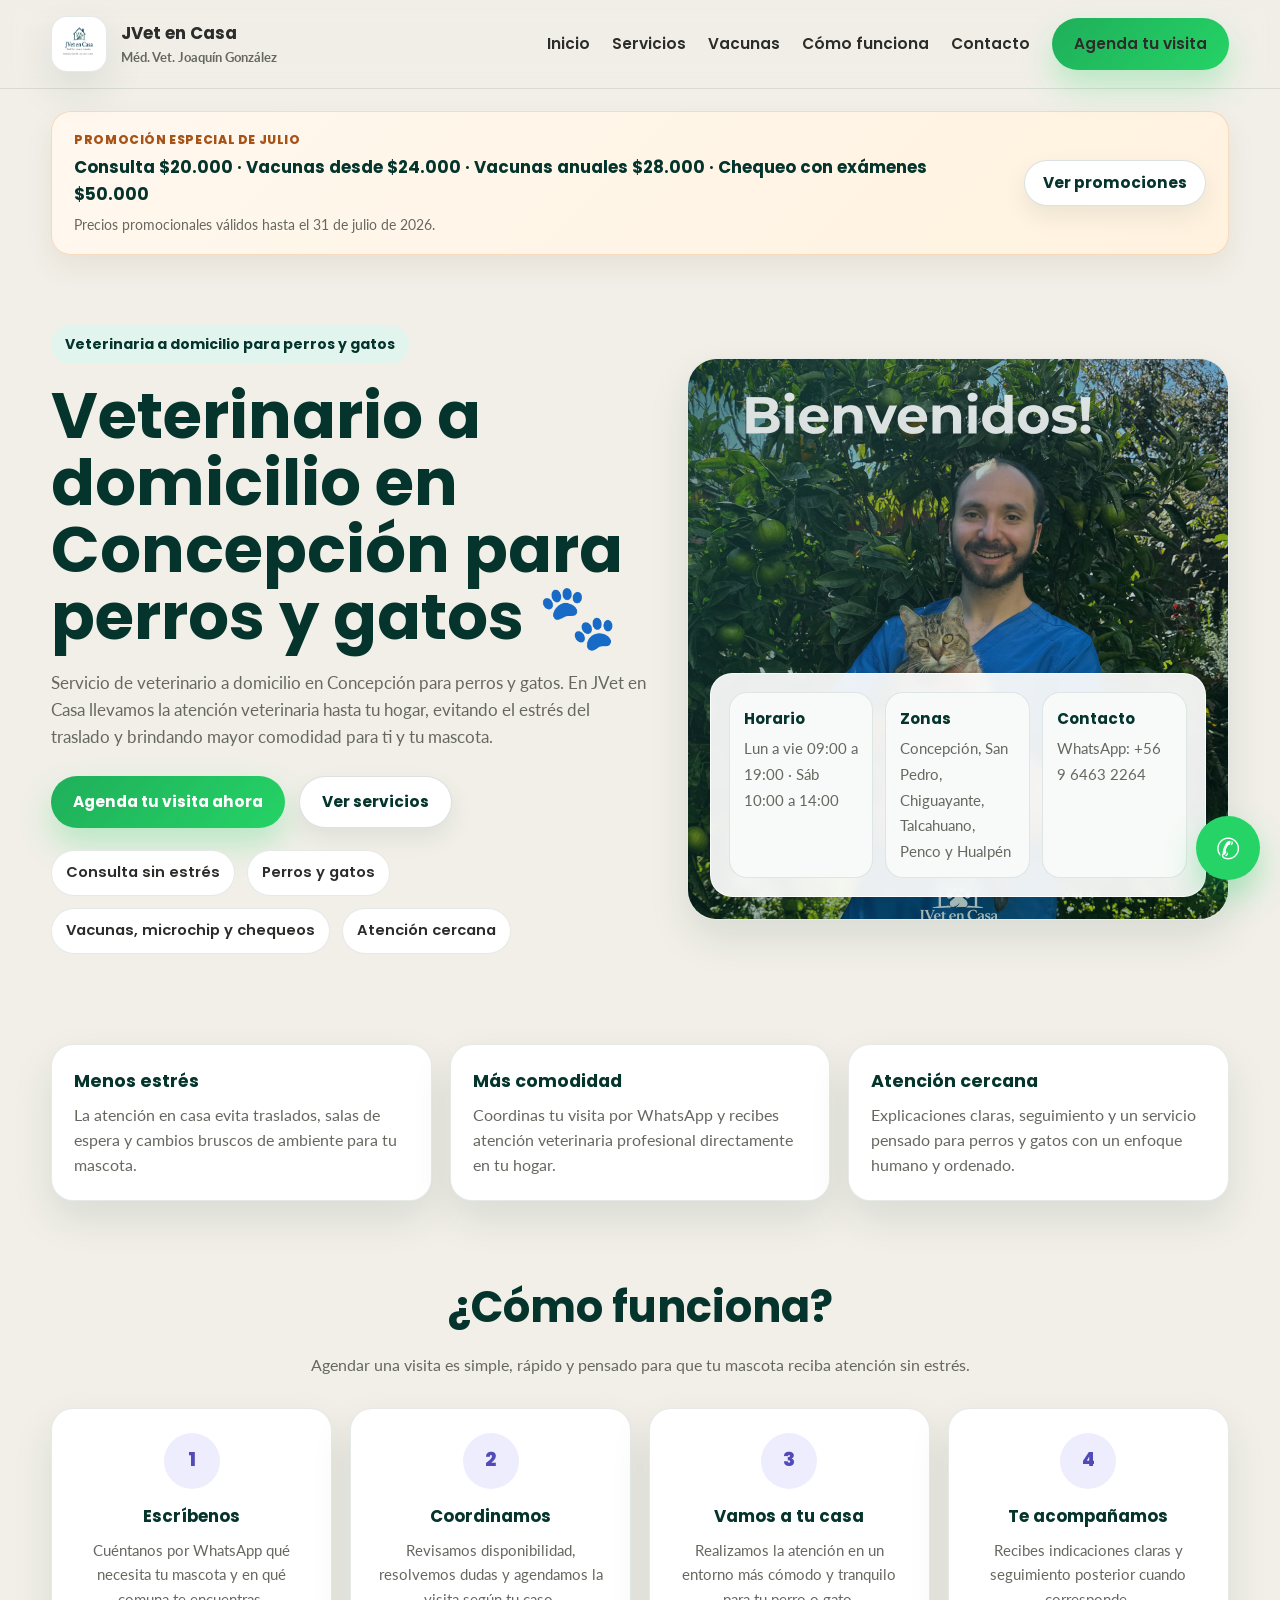
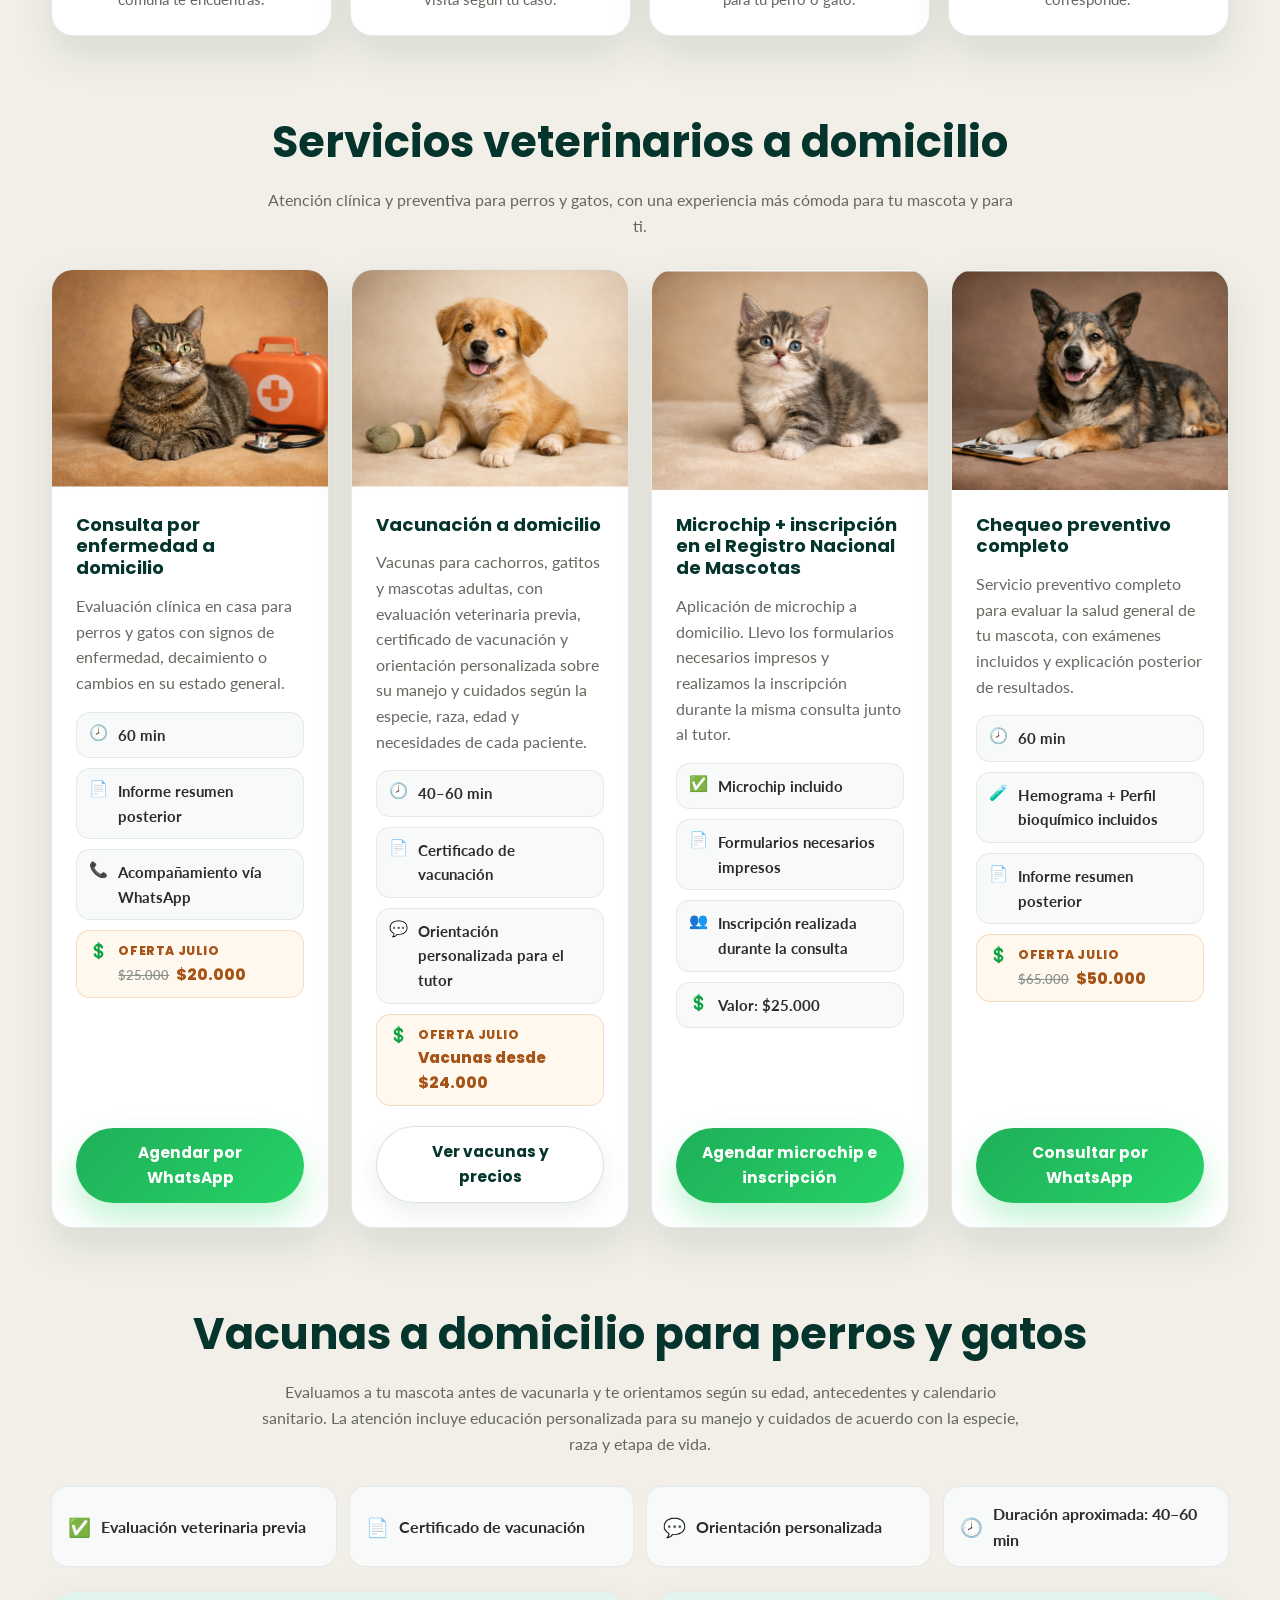
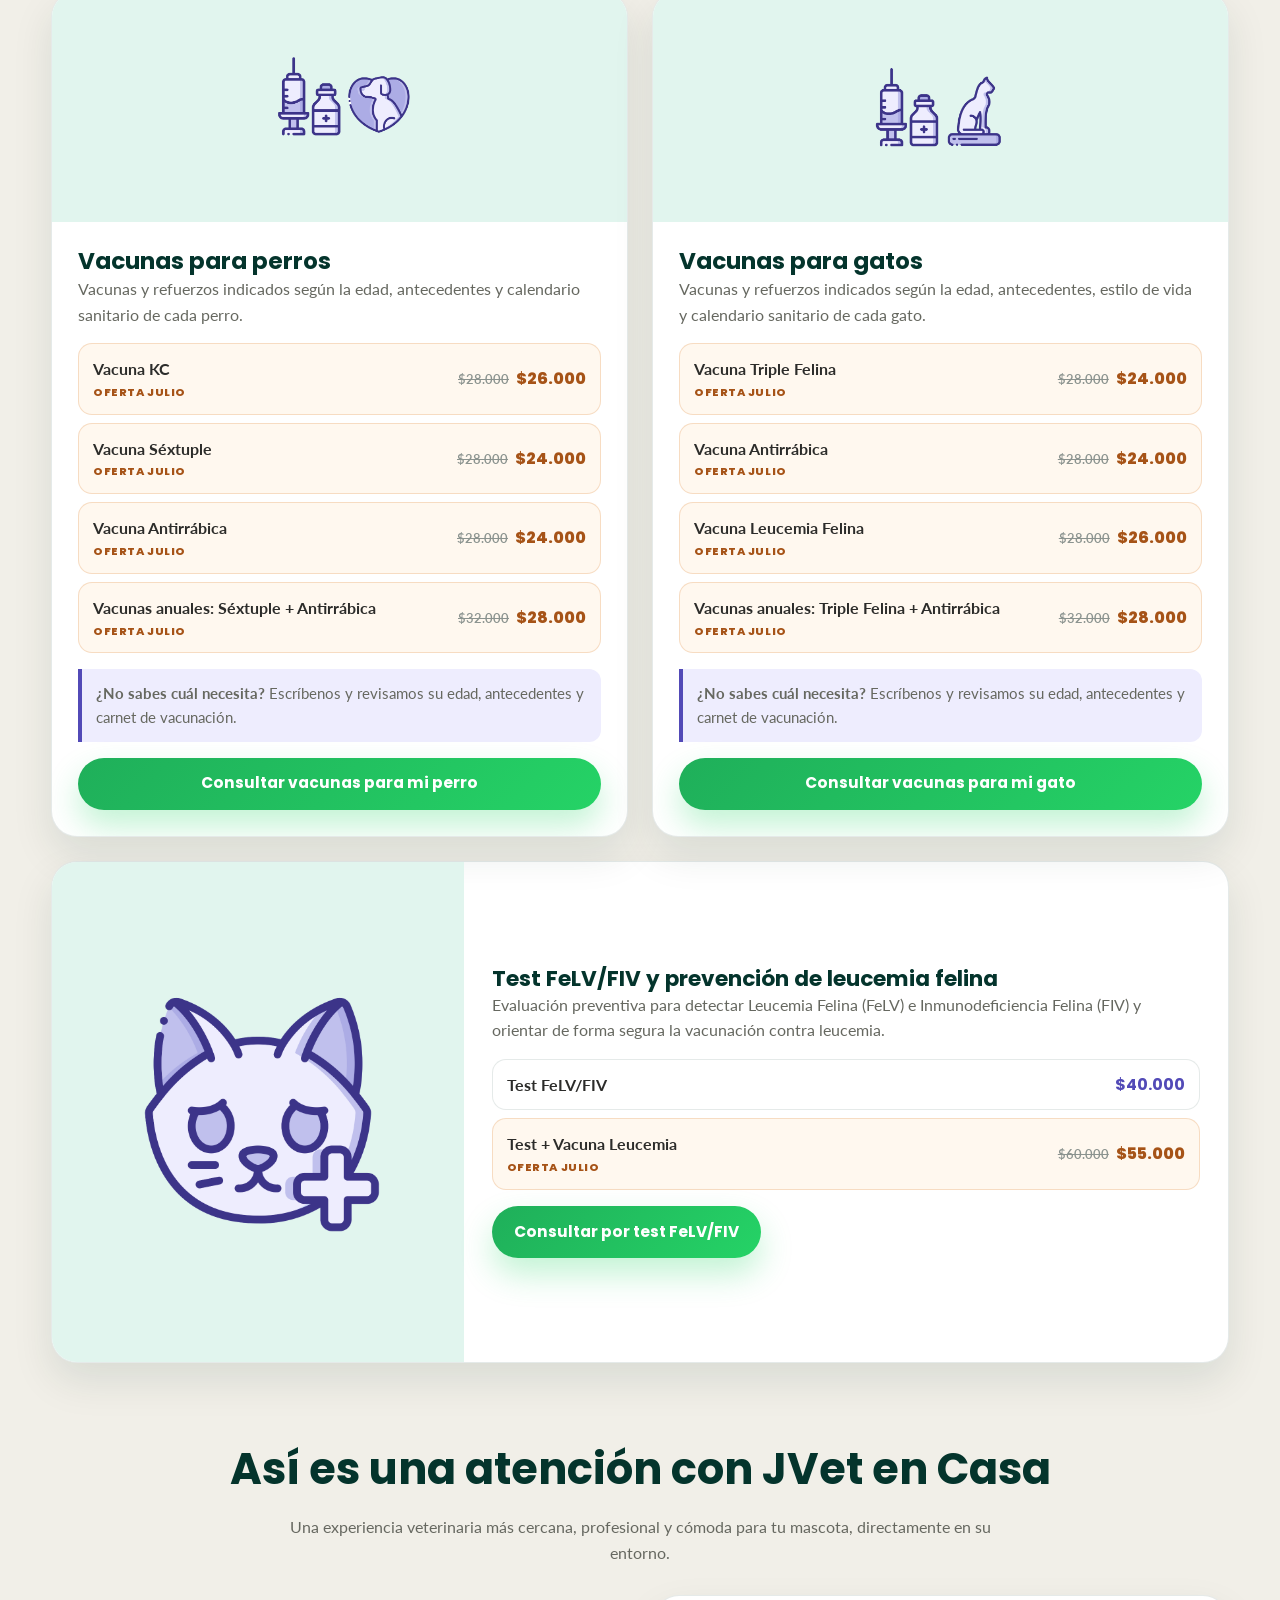
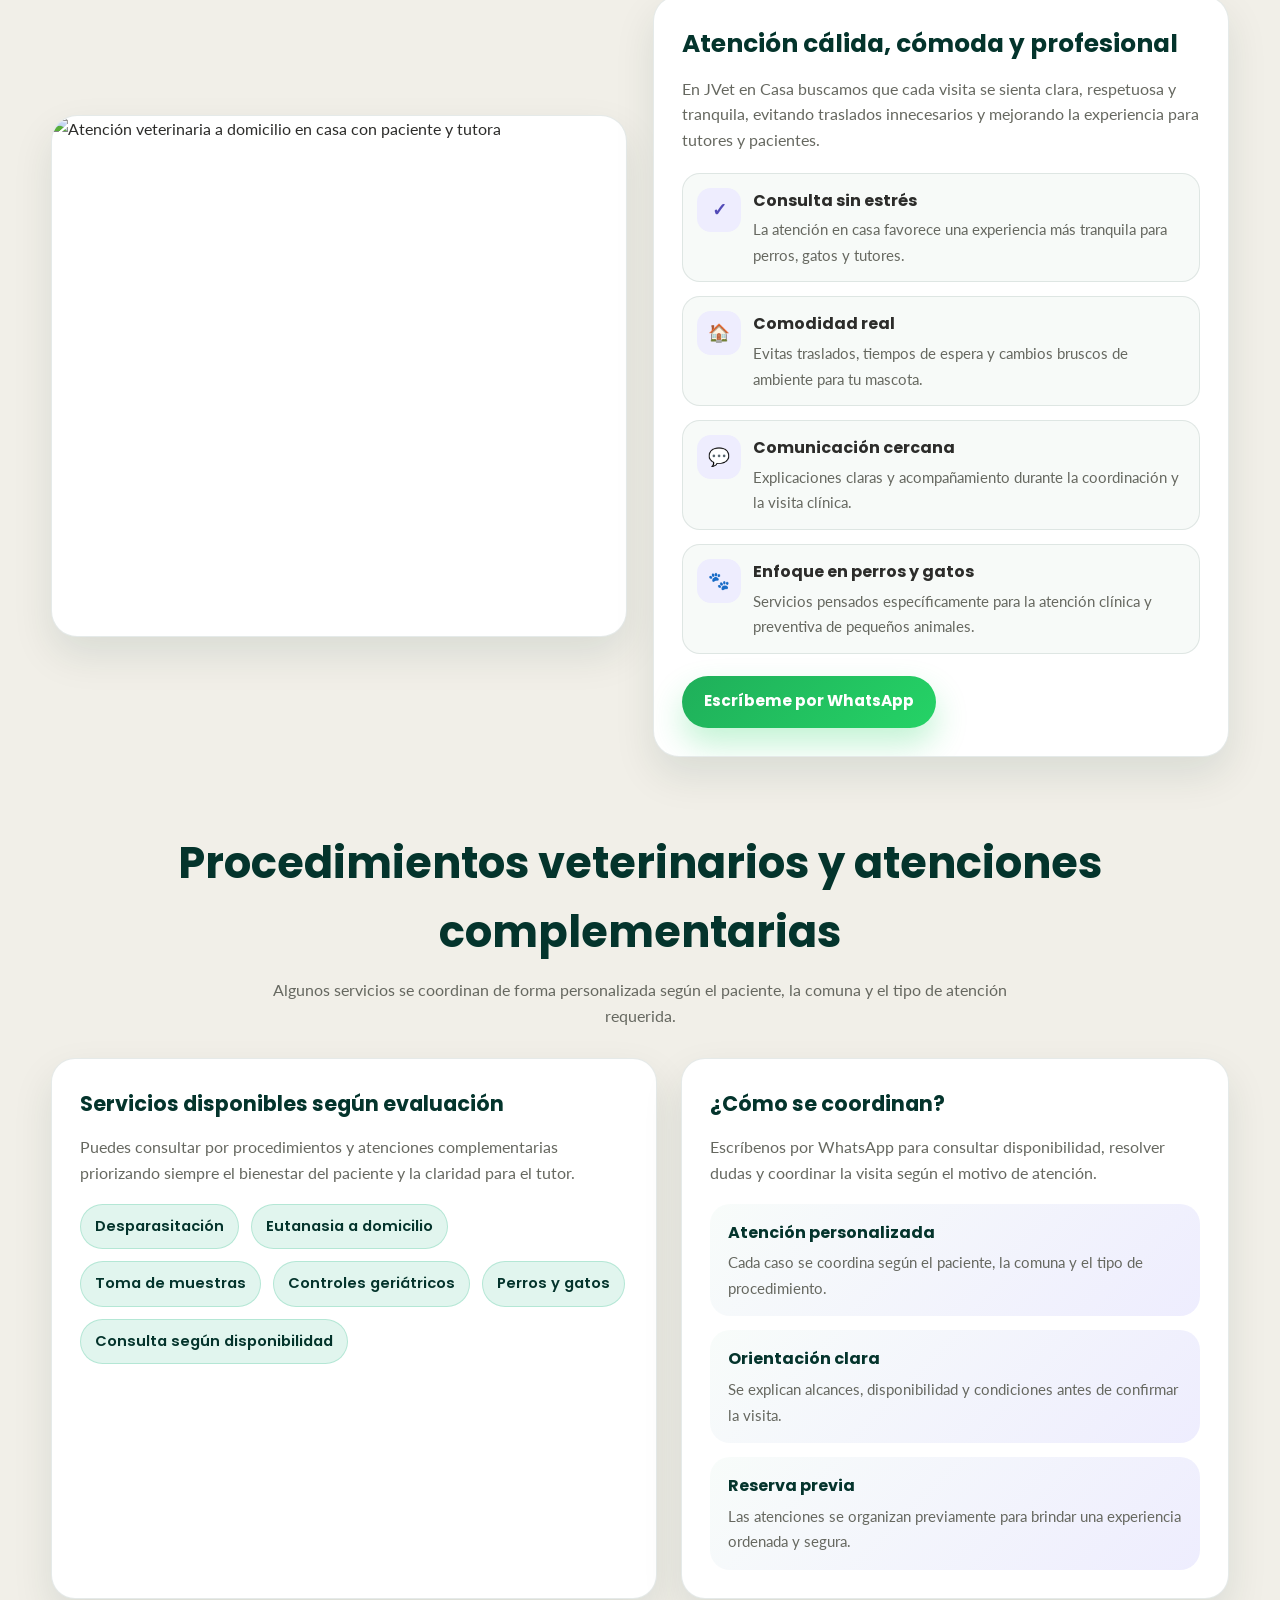
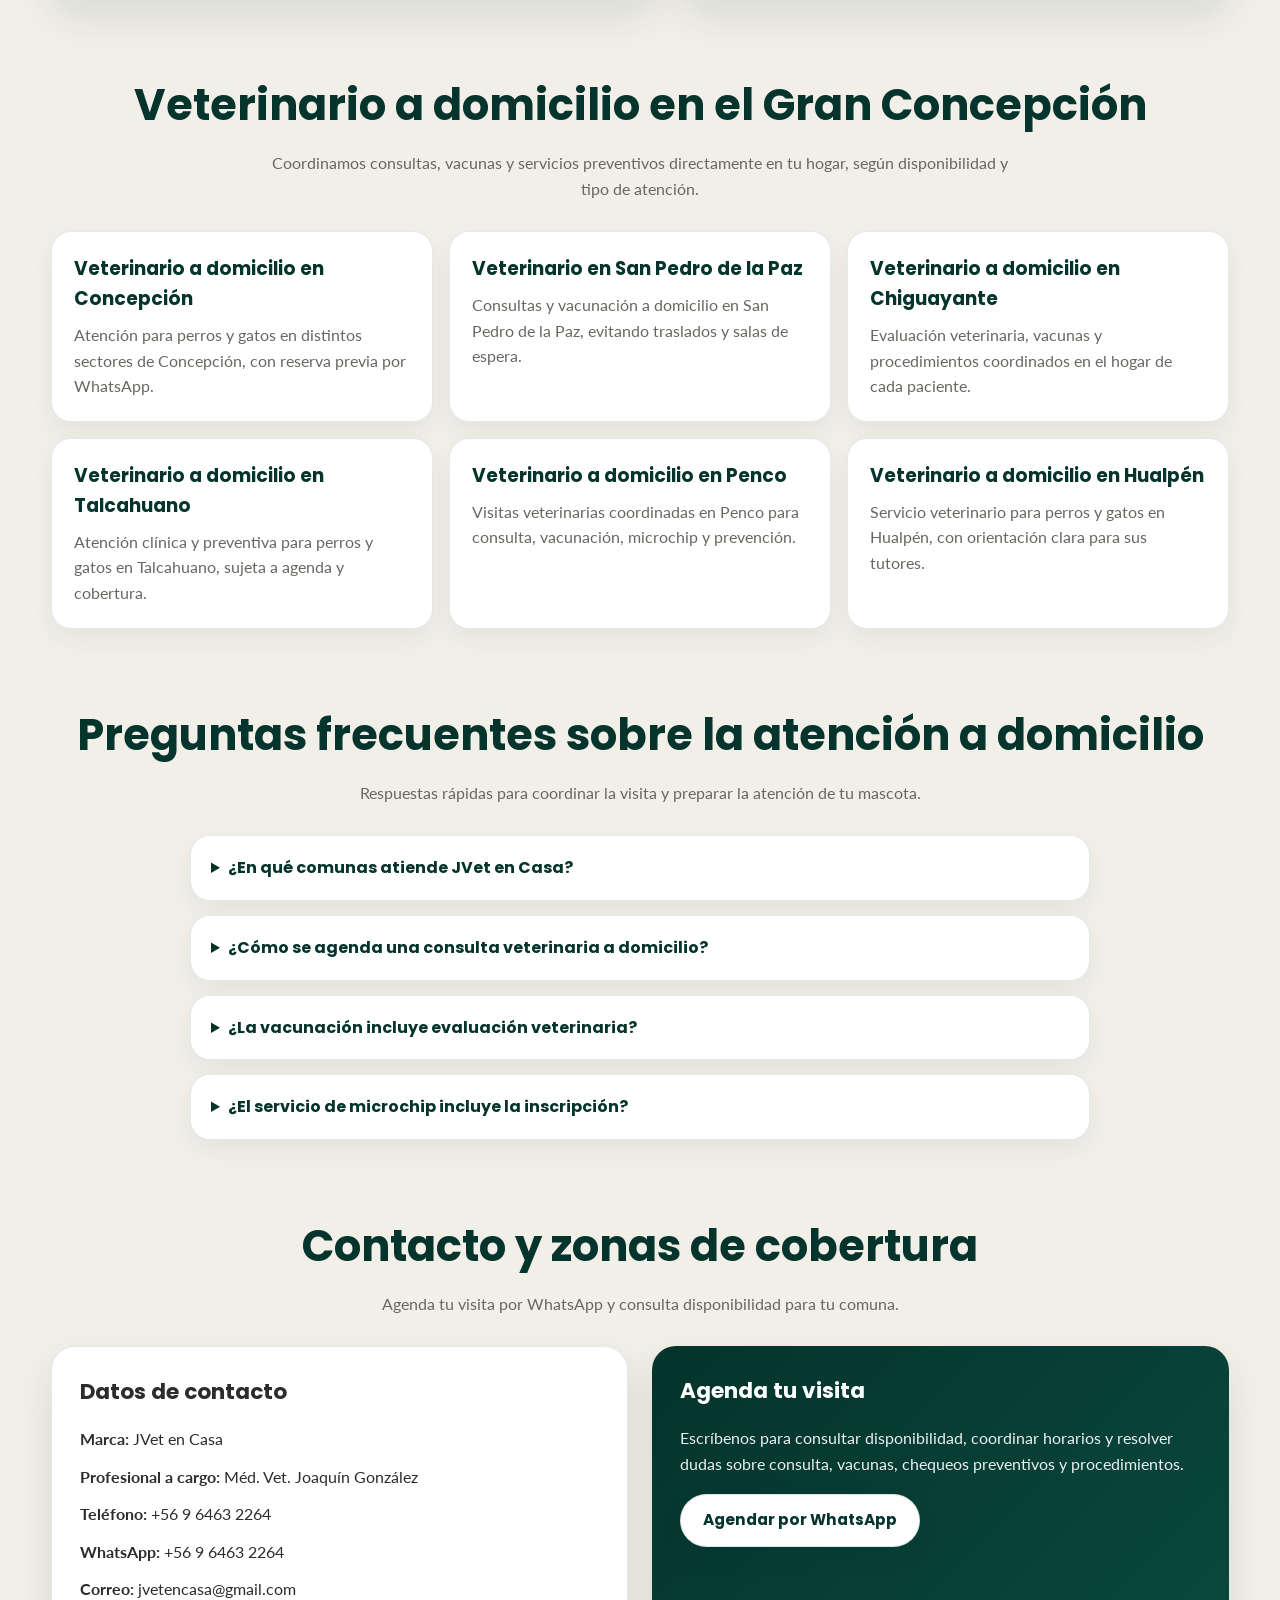
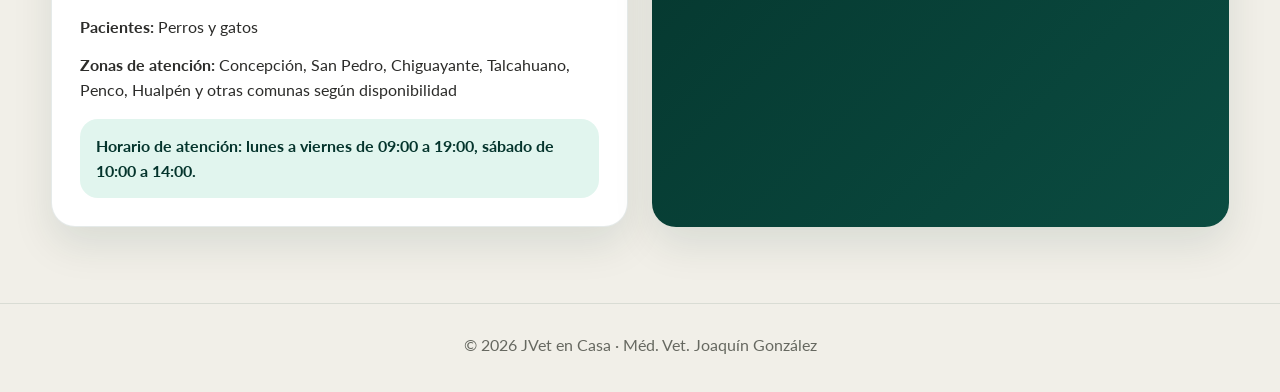
==== commit ba7d273e: "Optimizar SEO local y medición de WhatsApp" ====
--- a/index.html
+++ b/index.html
@@ -13,12 +13,28 @@
   <meta charset="UTF-8" />
   <meta name="viewport" content="width=device-width, initial-scale=1.0" />
   <title>Veterinario a domicilio en Concepción | JVet en Casa</title>
-  <meta
-    name="description"
-    content="Veterinario a domicilio en Concepción para perros y gatos. Consulta, vacunas, microchip, registro de mascotas y chequeos preventivos en casa."
-  />
-
+  <meta
+    name="description"
+    content="Veterinario a domicilio en Concepción, San Pedro, Chiguayante, Talcahuano y Penco. Consultas, vacunas, microchip y chequeos para perros y gatos."
+  />
+  <meta name="author" content="Méd. Vet. Joaquín González" />
+  <meta name="robots" content="index, follow, max-image-preview:large" />
+  <meta name="geo.region" content="CL-BI" />
+  <meta name="geo.placename" content="Concepción, Biobío" />
+
   <link rel="canonical" href="https://jvetencasa.cl/" />
+  <meta property="og:locale" content="es_CL" />
+  <meta property="og:type" content="website" />
+  <meta property="og:site_name" content="JVet en Casa" />
+  <meta property="og:title" content="Veterinario a domicilio en Concepción | JVet en Casa" />
+  <meta property="og:description" content="Atención veterinaria a domicilio para perros y gatos en Concepción y comunas del Gran Concepción. Consulta, vacunas, microchip y chequeos." />
+  <meta property="og:url" content="https://jvetencasa.cl/" />
+  <meta property="og:image" content="https://jvetencasa.cl/foto-portada.jpg" />
+  <meta property="og:image:alt" content="Atención veterinaria a domicilio de JVet en Casa" />
+  <meta name="twitter:card" content="summary_large_image" />
+  <meta name="twitter:title" content="Veterinario a domicilio en Concepción | JVet en Casa" />
+  <meta name="twitter:description" content="Consulta, vacunas, microchip y chequeos para perros y gatos directamente en tu hogar." />
+  <meta name="twitter:image" content="https://jvetencasa.cl/foto-portada.jpg" />
   <link rel="icon" type="image/png" sizes="32x32" href="/favicon-32x32.png" />
   <link rel="icon" type="image/png" sizes="16x16" href="/favicon-16x16.png" />
   <link rel="icon" href="/favicon.ico" />
@@ -27,12 +43,95 @@
   <meta name="theme-color" content="#04342C" />
   <link rel="preconnect" href="https://fonts.googleapis.com" />
   <link rel="preconnect" href="https://fonts.gstatic.com" crossorigin />
-  <link
-    href="https://fonts.googleapis.com/css2?family=Lato:wght@400;700&family=Poppins:wght@400;600;700;800&display=swap"
-    rel="stylesheet"
-  />
-
-  <style>
+  <link
+    href="https://fonts.googleapis.com/css2?family=Lato:wght@400;700&family=Poppins:wght@400;600;700;800&display=swap"
+    rel="stylesheet"
+  />
+
+  <script type="application/ld+json">
+  {
+    "@context": "https://schema.org",
+    "@type": ["VeterinaryCare", "LocalBusiness"],
+    "@id": "https://jvetencasa.cl/#negocio",
+    "name": "JVet en Casa",
+    "description": "Atención veterinaria a domicilio para perros y gatos en el Gran Concepción.",
+    "url": "https://jvetencasa.cl/",
+    "logo": "https://jvetencasa.cl/logo-jvet-en-casa.png",
+    "image": "https://jvetencasa.cl/foto-portada.jpg",
+    "telephone": "+56964632264",
+    "email": "jvetencasa@gmail.com",
+    "priceRange": "$$",
+    "currenciesAccepted": "CLP",
+    "areaServed": [
+      {"@type": "City", "name": "Concepción"},
+      {"@type": "City", "name": "San Pedro de la Paz"},
+      {"@type": "City", "name": "Chiguayante"},
+      {"@type": "City", "name": "Talcahuano"},
+      {"@type": "City", "name": "Penco"},
+      {"@type": "City", "name": "Hualpén"}
+    ],
+    "openingHoursSpecification": [
+      {
+        "@type": "OpeningHoursSpecification",
+        "dayOfWeek": ["Monday", "Tuesday", "Wednesday", "Thursday", "Friday"],
+        "opens": "09:00",
+        "closes": "19:00"
+      },
+      {
+        "@type": "OpeningHoursSpecification",
+        "dayOfWeek": "Saturday",
+        "opens": "10:00",
+        "closes": "14:00"
+      }
+    ],
+    "founder": {
+      "@type": "Person",
+      "name": "Joaquín González",
+      "jobTitle": "Médico veterinario"
+    },
+    "hasOfferCatalog": {
+      "@type": "OfferCatalog",
+      "name": "Servicios veterinarios a domicilio",
+      "itemListElement": [
+        {"@type": "Offer", "itemOffered": {"@type": "Service", "name": "Consulta veterinaria a domicilio"}},
+        {"@type": "Offer", "itemOffered": {"@type": "Service", "name": "Vacunación a domicilio para perros y gatos"}},
+        {"@type": "Offer", "itemOffered": {"@type": "Service", "name": "Microchip e inscripción en el Registro Nacional de Mascotas"}},
+        {"@type": "Offer", "itemOffered": {"@type": "Service", "name": "Chequeo preventivo con exámenes"}}
+      ]
+    }
+  }
+  </script>
+
+  <script type="application/ld+json">
+  {
+    "@context": "https://schema.org",
+    "@type": "FAQPage",
+    "mainEntity": [
+      {
+        "@type": "Question",
+        "name": "¿En qué comunas atiende JVet en Casa?",
+        "acceptedAnswer": {"@type": "Answer", "text": "JVet en Casa atiende principalmente en Concepción, San Pedro de la Paz, Chiguayante, Talcahuano, Penco y Hualpén, sujeto a disponibilidad."}
+      },
+      {
+        "@type": "Question",
+        "name": "¿Cómo se agenda una consulta veterinaria a domicilio?",
+        "acceptedAnswer": {"@type": "Answer", "text": "La visita se coordina por WhatsApp indicando la comuna, el motivo de consulta y los datos básicos de la mascota."}
+      },
+      {
+        "@type": "Question",
+        "name": "¿La vacunación incluye evaluación veterinaria?",
+        "acceptedAnswer": {"@type": "Answer", "text": "Sí. Antes de vacunar se realiza una evaluación veterinaria y se entrega certificado, junto con orientación personalizada para el cuidado del paciente."}
+      },
+      {
+        "@type": "Question",
+        "name": "¿El servicio de microchip incluye la inscripción?",
+        "acceptedAnswer": {"@type": "Answer", "text": "Sí. El servicio incluye el microchip, los documentos impresos necesarios y la inscripción junto al tutor durante la consulta."}
+      }
+    ]
+  }
+  </script>
+
+  <style>
     :root {
       --primary: #04342C;
       --primary-2: #0B4C41;
@@ -1018,10 +1117,54 @@
       color: var(--primary);
     }
 
-    .mini-card span {
-      color: var(--muted);
-      font-size: 0.96rem;
-    }
+    .mini-card span {
+      color: var(--muted);
+      font-size: 0.96rem;
+    }
+
+    .local-grid {
+      display: grid;
+      grid-template-columns: repeat(3, minmax(0, 1fr));
+      gap: 16px;
+    }
+
+    .local-card,
+    .faq-item {
+      background: var(--surface);
+      border: 1px solid var(--border);
+      border-radius: 20px;
+      box-shadow: 0 10px 24px rgba(4, 52, 44, 0.06);
+    }
+
+    .local-card { padding: 22px; }
+
+    .local-card h3 {
+      margin-bottom: 8px;
+      font-family: "Poppins", sans-serif;
+      color: var(--primary);
+    }
+
+    .local-card p,
+    .faq-item p { color: var(--muted); }
+
+    .faq-list {
+      display: grid;
+      gap: 14px;
+      max-width: 900px;
+      margin: 0 auto;
+    }
+
+    .faq-item { padding: 0 20px; }
+
+    .faq-item summary {
+      padding: 19px 0;
+      cursor: pointer;
+      font-family: "Poppins", sans-serif;
+      font-weight: 700;
+      color: var(--primary);
+    }
+
+    .faq-item p { padding: 0 0 20px; }
 
     .coverage-contact {
       display: grid;
@@ -1136,6 +1279,10 @@
       .vaccine-benefits {
         grid-template-columns: repeat(2, minmax(0, 1fr));
       }
+
+      .local-grid {
+        grid-template-columns: repeat(2, minmax(0, 1fr));
+      }
 
       .services-grid {
         grid-template-columns: repeat(2, minmax(0, 1fr));
@@ -1189,6 +1336,7 @@
       }
 
       .services-grid,
+      .local-grid,
       .trust-strip,
       .process-grid,
       .vaccines-grid {
@@ -1832,7 +1980,71 @@
       </div>
     </section>
 
-    <section id="contacto">
+    <section id="zonas">
+      <div class="container">
+        <div class="section-title">
+          <h2>Veterinario a domicilio en el Gran Concepción</h2>
+          <p>Coordinamos consultas, vacunas y servicios preventivos directamente en tu hogar, según disponibilidad y tipo de atención.</p>
+        </div>
+
+        <div class="local-grid">
+          <article class="local-card">
+            <h3>Veterinario a domicilio en Concepción</h3>
+            <p>Atención para perros y gatos en distintos sectores de Concepción, con reserva previa por WhatsApp.</p>
+          </article>
+          <article class="local-card">
+            <h3>Veterinario en San Pedro de la Paz</h3>
+            <p>Consultas y vacunación a domicilio en San Pedro de la Paz, evitando traslados y salas de espera.</p>
+          </article>
+          <article class="local-card">
+            <h3>Veterinario a domicilio en Chiguayante</h3>
+            <p>Evaluación veterinaria, vacunas y procedimientos coordinados en el hogar de cada paciente.</p>
+          </article>
+          <article class="local-card">
+            <h3>Veterinario a domicilio en Talcahuano</h3>
+            <p>Atención clínica y preventiva para perros y gatos en Talcahuano, sujeta a agenda y cobertura.</p>
+          </article>
+          <article class="local-card">
+            <h3>Veterinario a domicilio en Penco</h3>
+            <p>Visitas veterinarias coordinadas en Penco para consulta, vacunación, microchip y prevención.</p>
+          </article>
+          <article class="local-card">
+            <h3>Veterinario a domicilio en Hualpén</h3>
+            <p>Servicio veterinario para perros y gatos en Hualpén, con orientación clara para sus tutores.</p>
+          </article>
+        </div>
+      </div>
+    </section>
+
+    <section id="preguntas-frecuentes">
+      <div class="container">
+        <div class="section-title">
+          <h2>Preguntas frecuentes sobre la atención a domicilio</h2>
+          <p>Respuestas rápidas para coordinar la visita y preparar la atención de tu mascota.</p>
+        </div>
+
+        <div class="faq-list">
+          <details class="faq-item">
+            <summary>¿En qué comunas atiende JVet en Casa?</summary>
+            <p>Atendemos principalmente en Concepción, San Pedro de la Paz, Chiguayante, Talcahuano, Penco y Hualpén, sujeto a disponibilidad.</p>
+          </details>
+          <details class="faq-item">
+            <summary>¿Cómo se agenda una consulta veterinaria a domicilio?</summary>
+            <p>Escríbenos por WhatsApp indicando tu comuna, el motivo de consulta y los datos básicos de tu perro o gato. Confirmaremos disponibilidad y horario antes de la visita.</p>
+          </details>
+          <details class="faq-item">
+            <summary>¿La vacunación incluye evaluación veterinaria?</summary>
+            <p>Sí. Cada vacunación considera una evaluación veterinaria previa, certificado y orientación personalizada según la especie, edad, antecedentes y necesidades del paciente.</p>
+          </details>
+          <details class="faq-item">
+            <summary>¿El servicio de microchip incluye la inscripción?</summary>
+            <p>Sí. Llevamos los documentos impresos necesarios y realizamos la inscripción en el Registro Nacional de Mascotas junto al tutor durante la consulta.</p>
+          </details>
+        </div>
+      </div>
+    </section>
+
+    <section id="contacto">
       <div class="container">
         <div class="section-title">
           <h2>Contacto y zonas de cobertura</h2>
@@ -1885,17 +2097,26 @@
   >
     ✆
   </a>
-<p>
-Veterinario a domicilio en Concepción, San Pedro de la Paz, Chiguayante, Talcahuano, Penco y Hualpén.
-</p>
-  <footer>
+  <footer>
     <div class="container">
       <p>© <span id="year"></span> JVet en Casa · Méd. Vet. Joaquín González</p>
     </div>
   </footer>
 
-  <script>
-    document.getElementById("year").textContent = new Date().getFullYear();
-  </script>
+  <script>
+    document.getElementById("year").textContent = new Date().getFullYear();
+
+    document.querySelectorAll('a[href^="https://wa.me/"]').forEach(function (link) {
+      link.addEventListener("click", function () {
+        if (typeof gtag === "function") {
+          gtag("event", "whatsapp_click", {
+            event_category: "contacto",
+            event_label: link.textContent.trim() || "WhatsApp",
+            transport_type: "beacon"
+          });
+        }
+      });
+    });
+  </script>
 </body>
 </html>
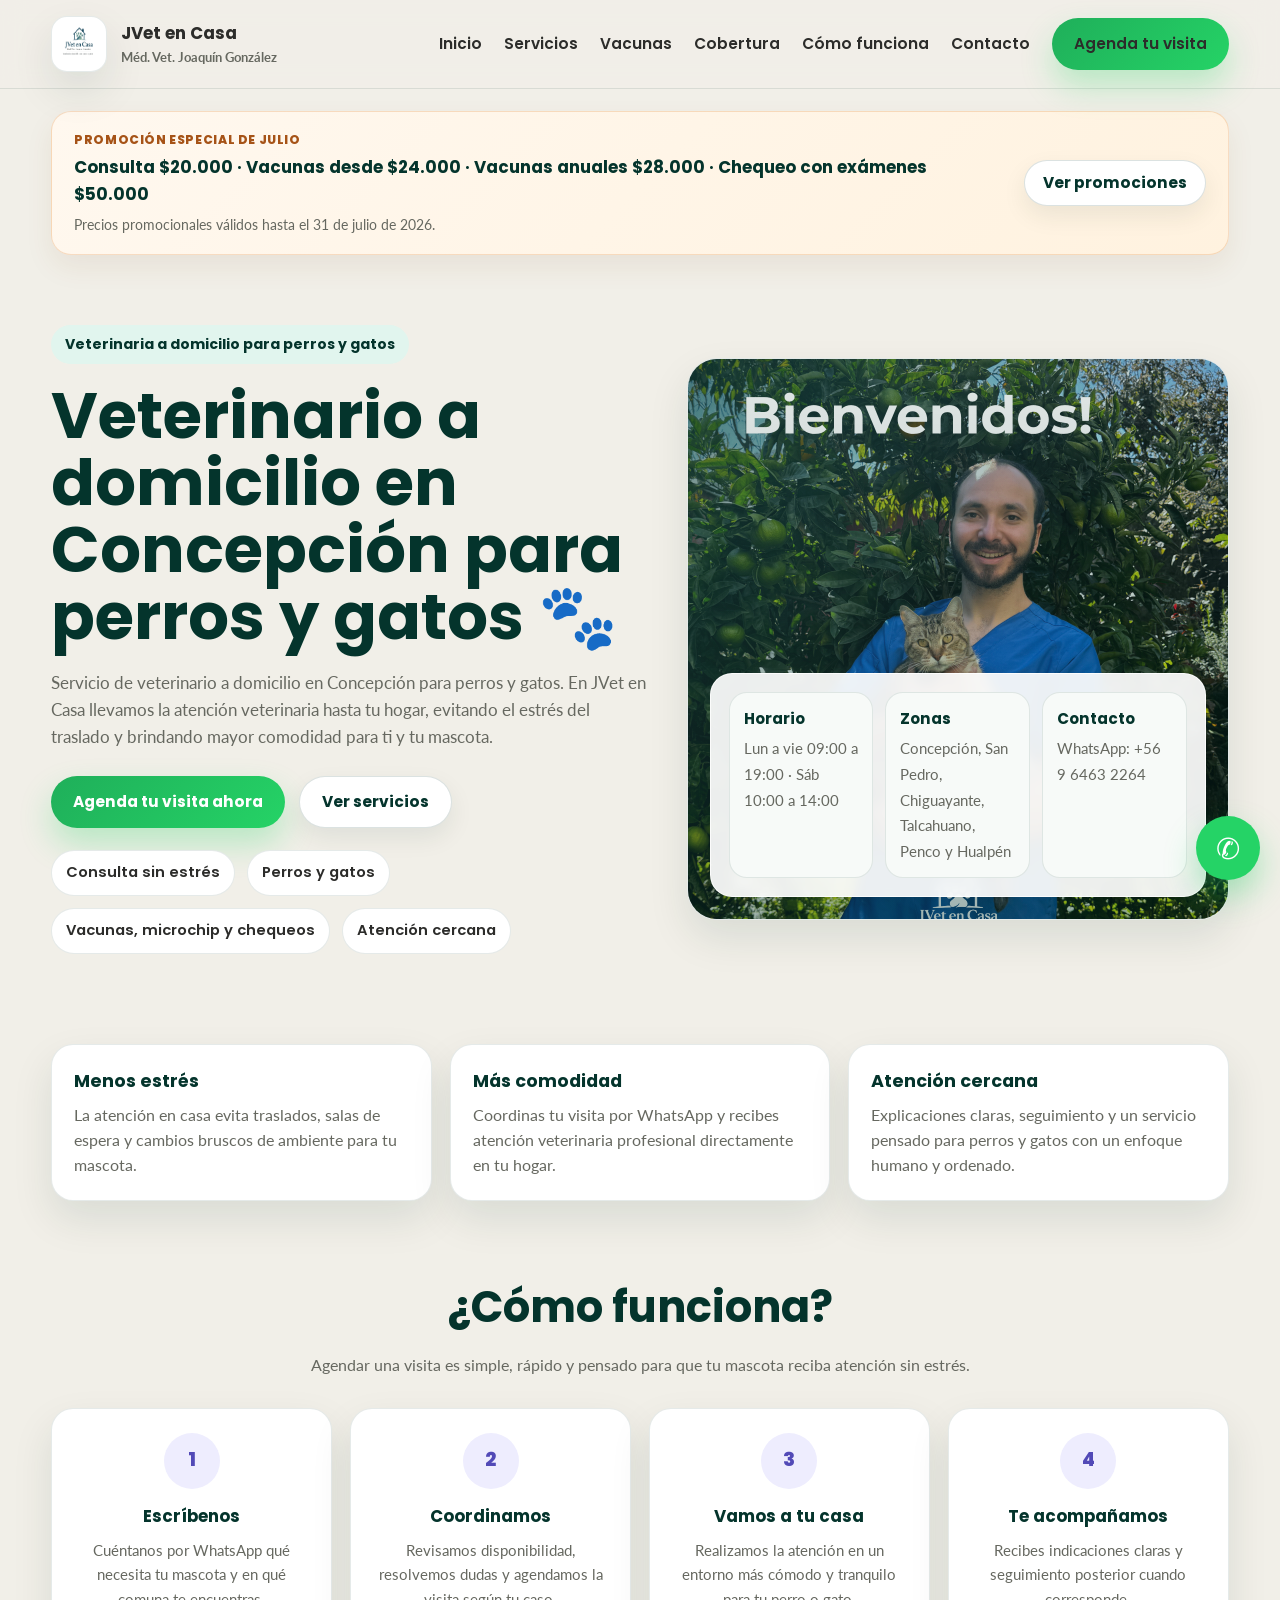
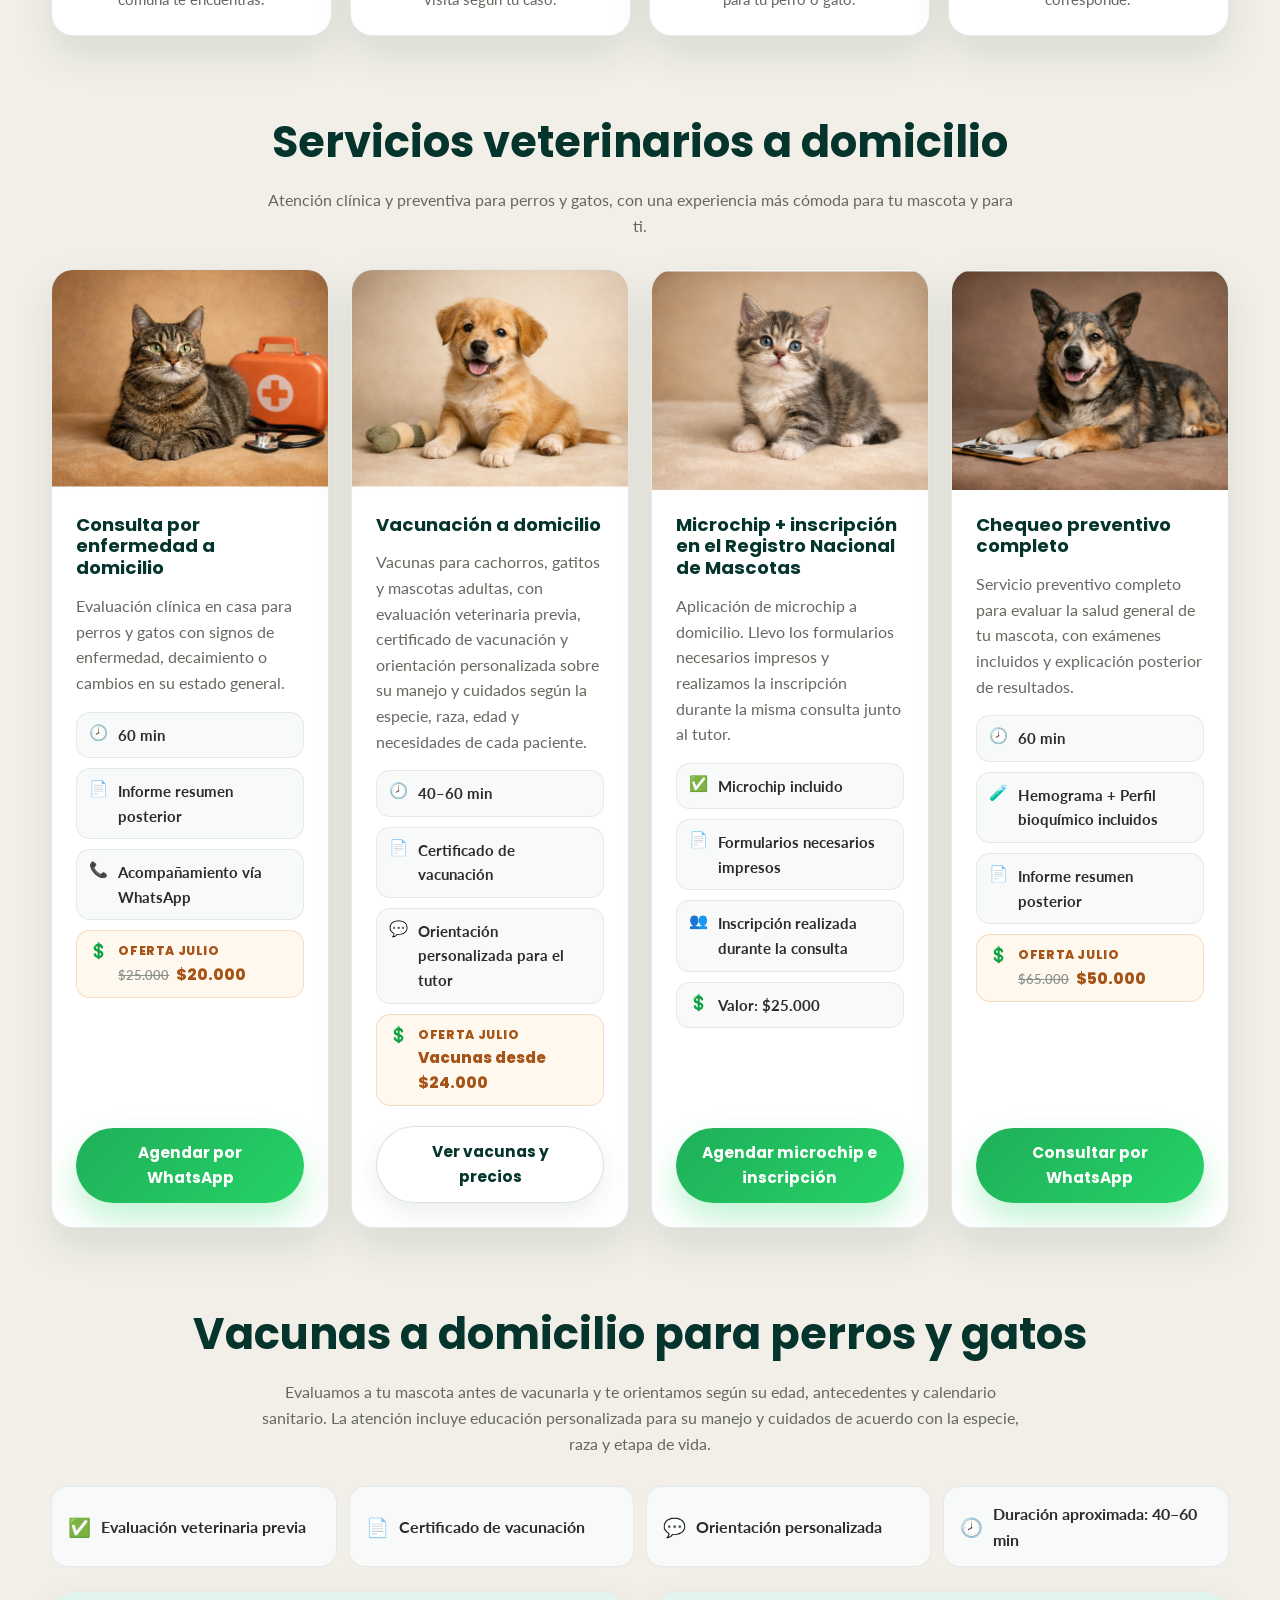
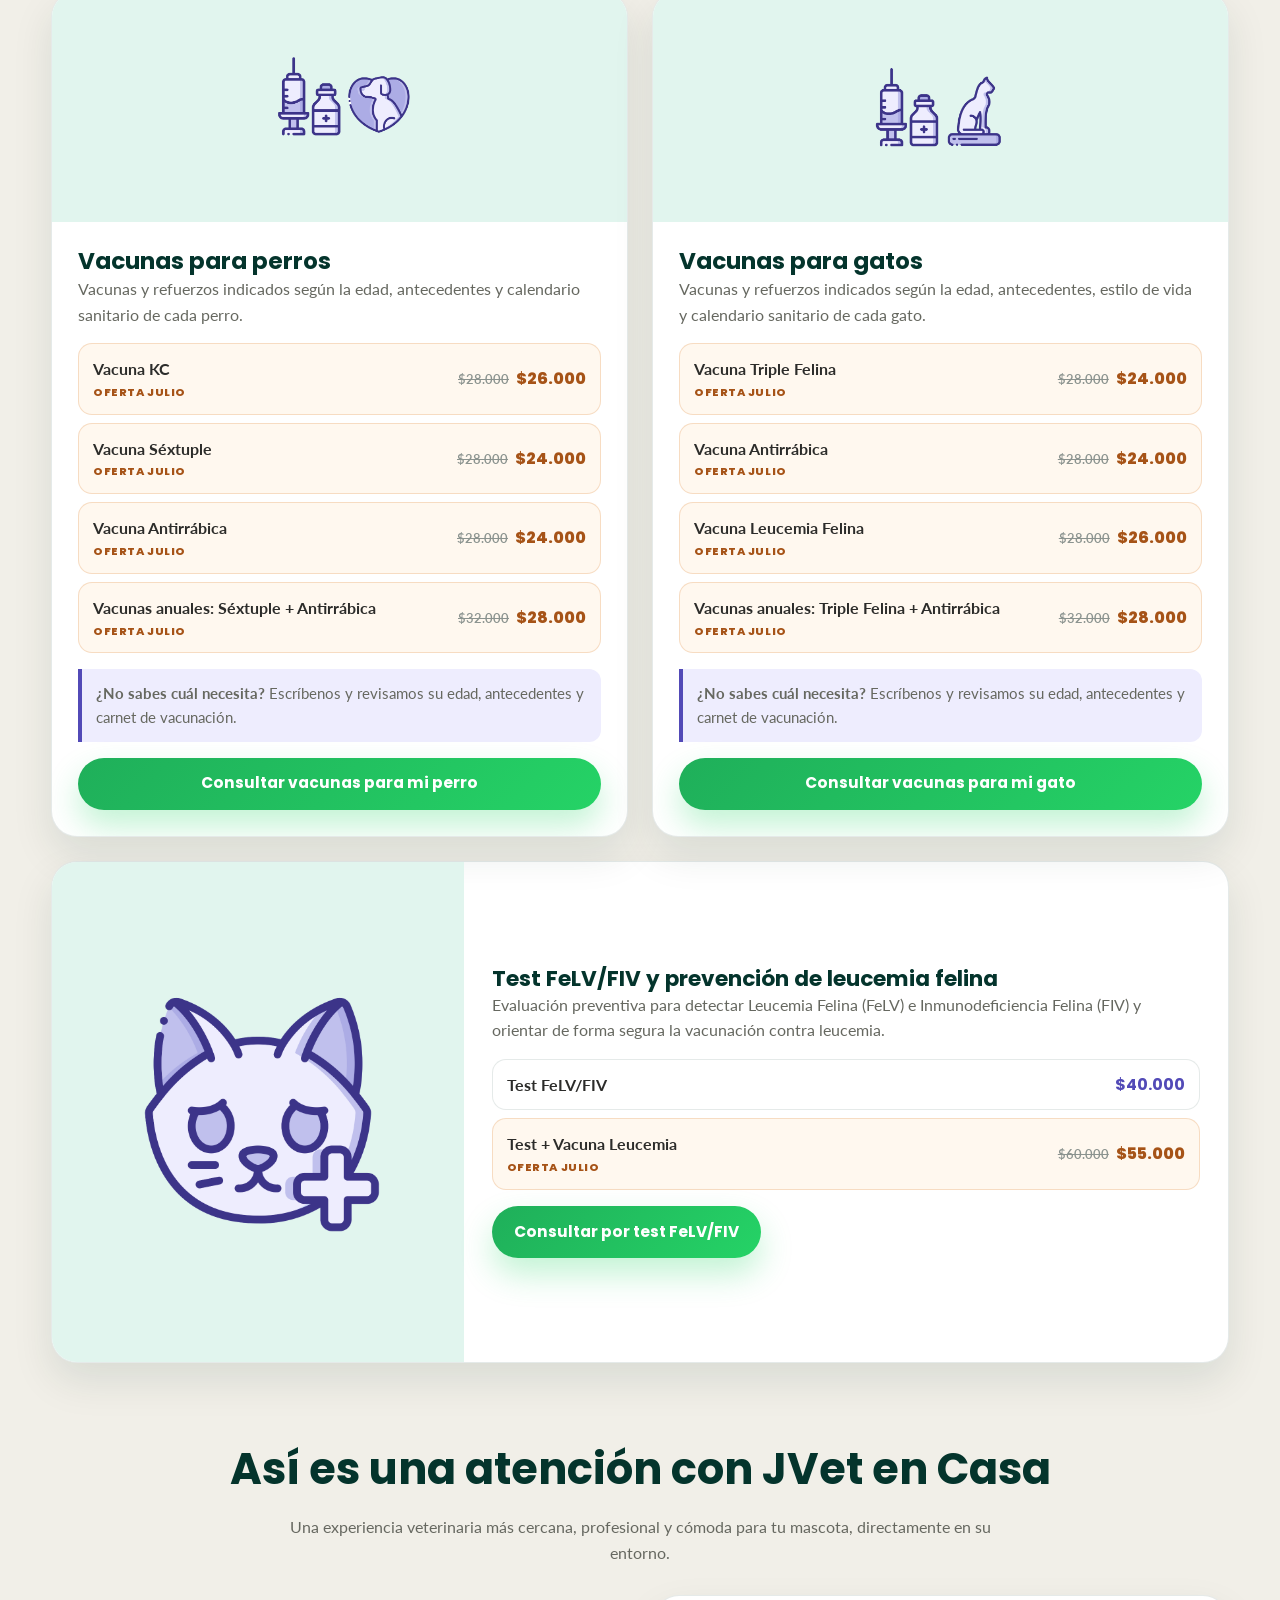
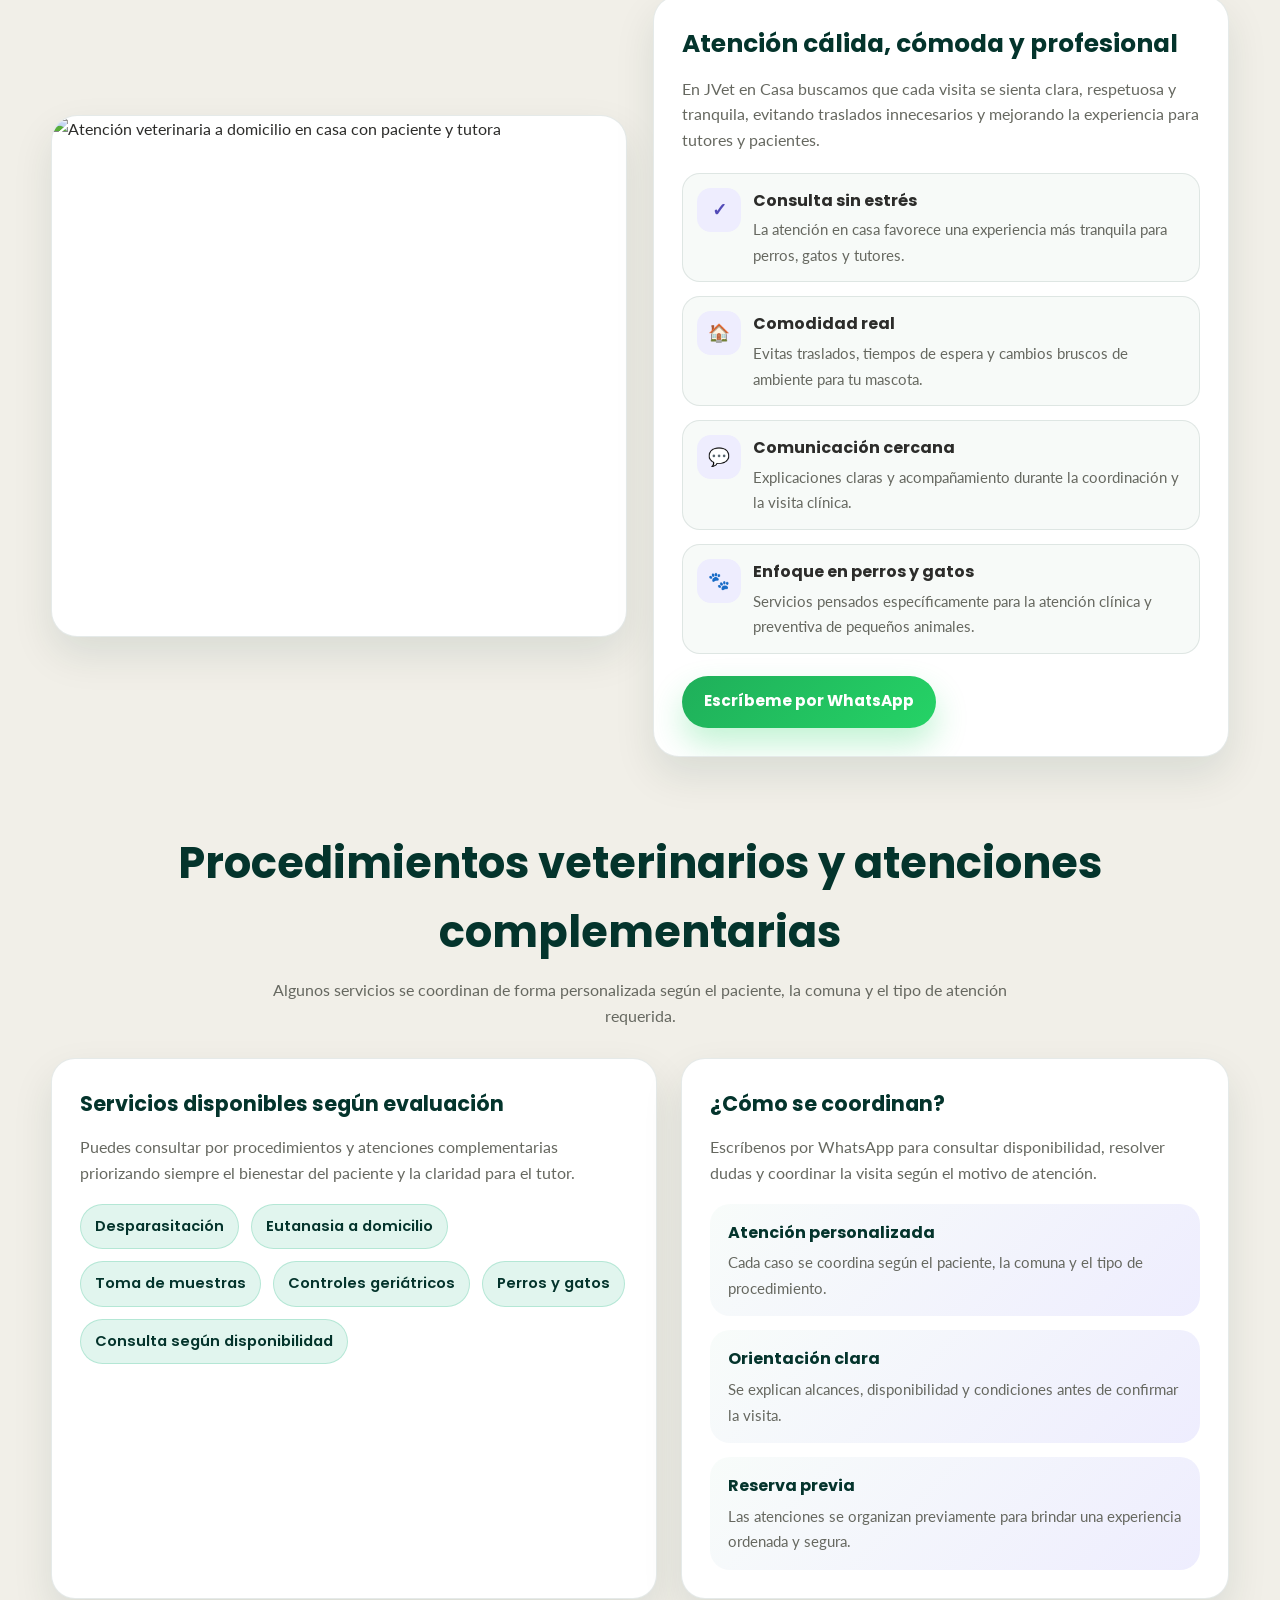
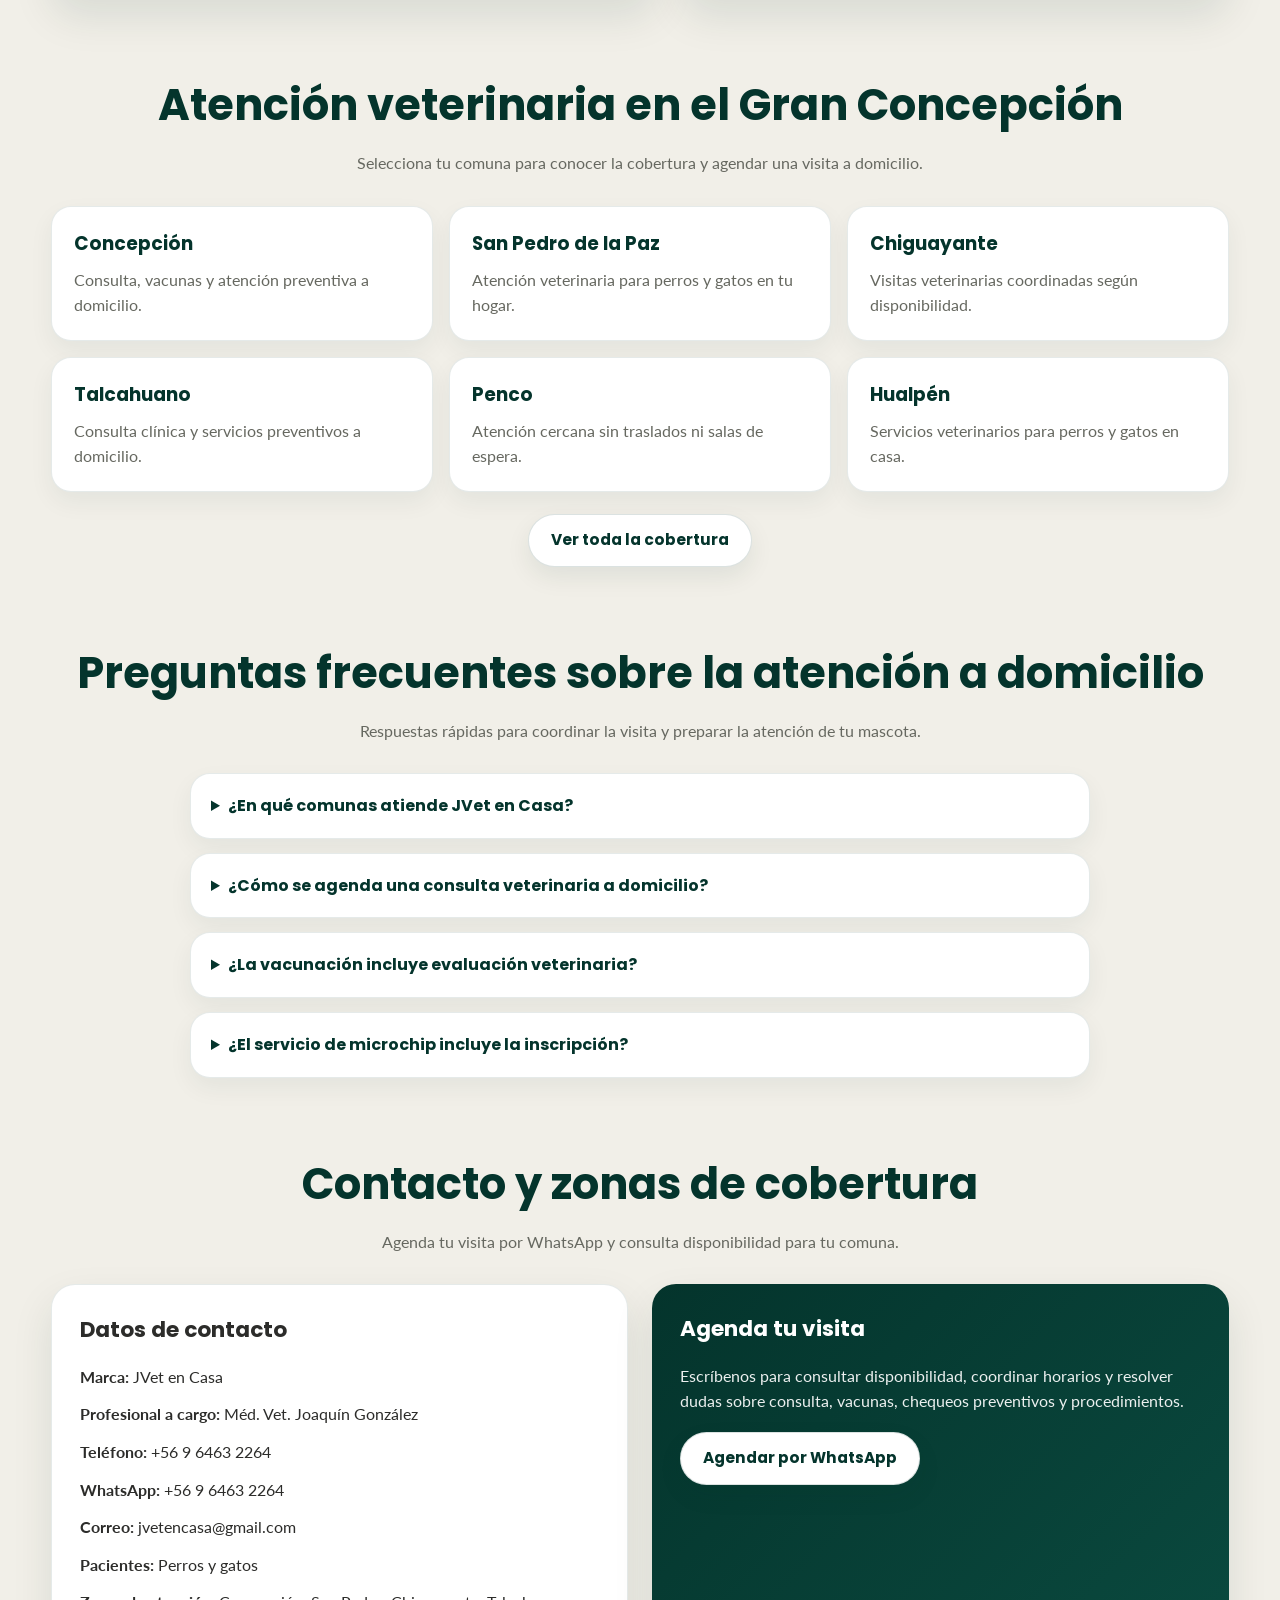
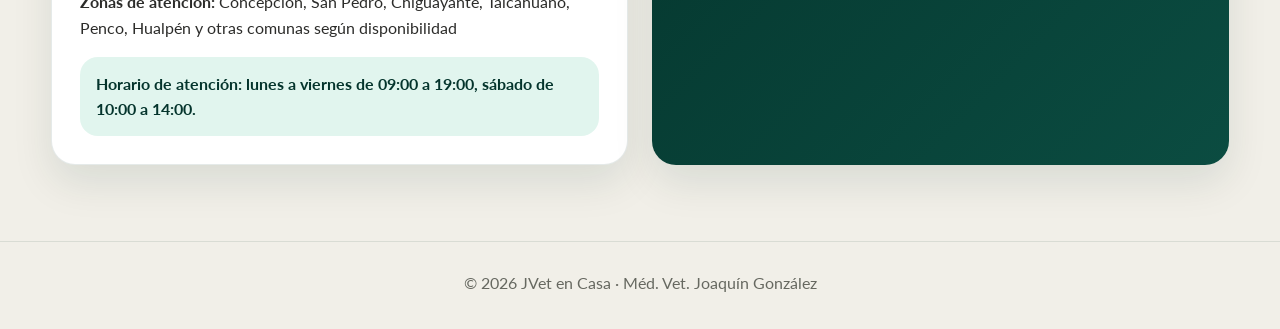
==== commit 7bb5d3e7: "Agregar páginas SEO de cobertura por comuna" ====
--- a/index.html
+++ b/index.html
@@ -12,7 +12,7 @@
 
   <meta charset="UTF-8" />
   <meta name="viewport" content="width=device-width, initial-scale=1.0" />
-  <title>Veterinario a domicilio en Concepción | JVet en Casa</title>
+  <title>Veterinario a domicilio en Gran Concepción | JVet en Casa</title>
   <meta
     name="description"
     content="Veterinario a domicilio en Concepción, San Pedro, Chiguayante, Talcahuano y Penco. Consultas, vacunas, microchip y chequeos para perros y gatos."
@@ -26,13 +26,13 @@
   <meta property="og:locale" content="es_CL" />
   <meta property="og:type" content="website" />
   <meta property="og:site_name" content="JVet en Casa" />
-  <meta property="og:title" content="Veterinario a domicilio en Concepción | JVet en Casa" />
+  <meta property="og:title" content="Veterinario a domicilio en Gran Concepción | JVet en Casa" />
   <meta property="og:description" content="Atención veterinaria a domicilio para perros y gatos en Concepción y comunas del Gran Concepción. Consulta, vacunas, microchip y chequeos." />
   <meta property="og:url" content="https://jvetencasa.cl/" />
   <meta property="og:image" content="https://jvetencasa.cl/foto-portada.jpg" />
   <meta property="og:image:alt" content="Atención veterinaria a domicilio de JVet en Casa" />
   <meta name="twitter:card" content="summary_large_image" />
-  <meta name="twitter:title" content="Veterinario a domicilio en Concepción | JVet en Casa" />
+  <meta name="twitter:title" content="Veterinario a domicilio en Gran Concepción | JVet en Casa" />
   <meta name="twitter:description" content="Consulta, vacunas, microchip y chequeos para perros y gatos directamente en tu hogar." />
   <meta name="twitter:image" content="https://jvetencasa.cl/foto-portada.jpg" />
   <link rel="icon" type="image/png" sizes="32x32" href="/favicon-32x32.png" />
@@ -1136,7 +1136,16 @@
       box-shadow: 0 10px 24px rgba(4, 52, 44, 0.06);
     }
 
-    .local-card { padding: 22px; }
+    .local-card {
+      display: block;
+      padding: 22px;
+      transition: 0.2s ease;
+    }
+
+    .local-card:hover {
+      transform: translateY(-3px);
+      border-color: rgba(4, 52, 44, 0.24);
+    }
 
     .local-card h3 {
       margin-bottom: 8px;
@@ -1146,6 +1155,12 @@
 
     .local-card p,
     .faq-item p { color: var(--muted); }
+
+    .coverage-more {
+      display: flex;
+      justify-content: center;
+      margin-top: 22px;
+    }
 
     .faq-list {
       display: grid;
@@ -1474,6 +1489,7 @@
         <a href="#inicio">Inicio</a>
         <a href="#servicios">Servicios</a>
         <a href="#vacunas">Vacunas</a>
+        <a href="/cobertura/">Cobertura</a>
         <a href="#como-funciona">Cómo funciona</a>
         <a href="#contacto">Contacto</a>
         <a
@@ -1983,35 +1999,20 @@
     <section id="zonas">
       <div class="container">
         <div class="section-title">
-          <h2>Veterinario a domicilio en el Gran Concepción</h2>
-          <p>Coordinamos consultas, vacunas y servicios preventivos directamente en tu hogar, según disponibilidad y tipo de atención.</p>
+          <h2>Atención veterinaria en el Gran Concepción</h2>
+          <p>Selecciona tu comuna para conocer la cobertura y agendar una visita a domicilio.</p>
         </div>
 
         <div class="local-grid">
-          <article class="local-card">
-            <h3>Veterinario a domicilio en Concepción</h3>
-            <p>Atención para perros y gatos en distintos sectores de Concepción, con reserva previa por WhatsApp.</p>
-          </article>
-          <article class="local-card">
-            <h3>Veterinario en San Pedro de la Paz</h3>
-            <p>Consultas y vacunación a domicilio en San Pedro de la Paz, evitando traslados y salas de espera.</p>
-          </article>
-          <article class="local-card">
-            <h3>Veterinario a domicilio en Chiguayante</h3>
-            <p>Evaluación veterinaria, vacunas y procedimientos coordinados en el hogar de cada paciente.</p>
-          </article>
-          <article class="local-card">
-            <h3>Veterinario a domicilio en Talcahuano</h3>
-            <p>Atención clínica y preventiva para perros y gatos en Talcahuano, sujeta a agenda y cobertura.</p>
-          </article>
-          <article class="local-card">
-            <h3>Veterinario a domicilio en Penco</h3>
-            <p>Visitas veterinarias coordinadas en Penco para consulta, vacunación, microchip y prevención.</p>
-          </article>
-          <article class="local-card">
-            <h3>Veterinario a domicilio en Hualpén</h3>
-            <p>Servicio veterinario para perros y gatos en Hualpén, con orientación clara para sus tutores.</p>
-          </article>
+          <a class="local-card" href="/cobertura/concepcion/"><h3>Concepción</h3><p>Consulta, vacunas y atención preventiva a domicilio.</p></a>
+          <a class="local-card" href="/cobertura/san-pedro-de-la-paz/"><h3>San Pedro de la Paz</h3><p>Atención veterinaria para perros y gatos en tu hogar.</p></a>
+          <a class="local-card" href="/cobertura/chiguayante/"><h3>Chiguayante</h3><p>Visitas veterinarias coordinadas según disponibilidad.</p></a>
+          <a class="local-card" href="/cobertura/talcahuano/"><h3>Talcahuano</h3><p>Consulta clínica y servicios preventivos a domicilio.</p></a>
+          <a class="local-card" href="/cobertura/penco/"><h3>Penco</h3><p>Atención cercana sin traslados ni salas de espera.</p></a>
+          <a class="local-card" href="/cobertura/hualpen/"><h3>Hualpén</h3><p>Servicios veterinarios para perros y gatos en casa.</p></a>
+        </div>
+        <div class="coverage-more">
+          <a class="btn btn-secondary" href="/cobertura/">Ver toda la cobertura</a>
         </div>
       </div>
     </section>
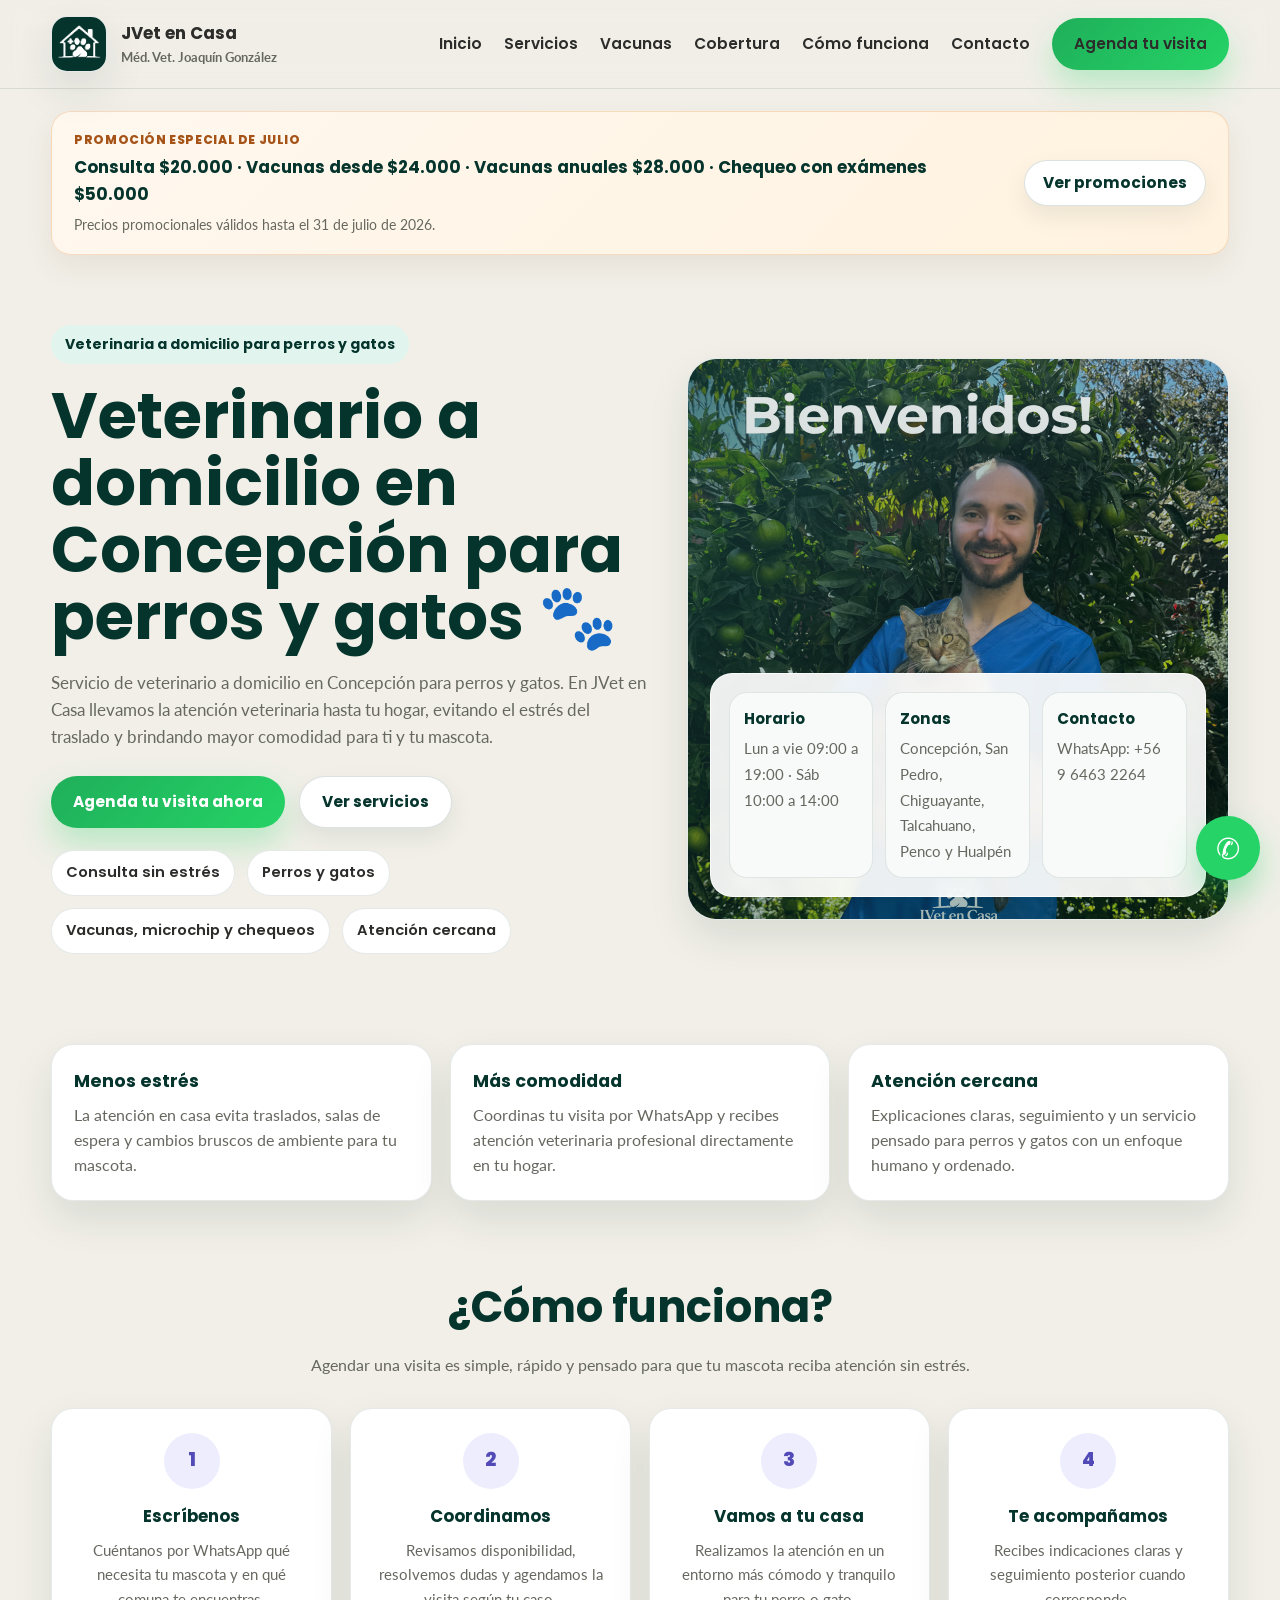
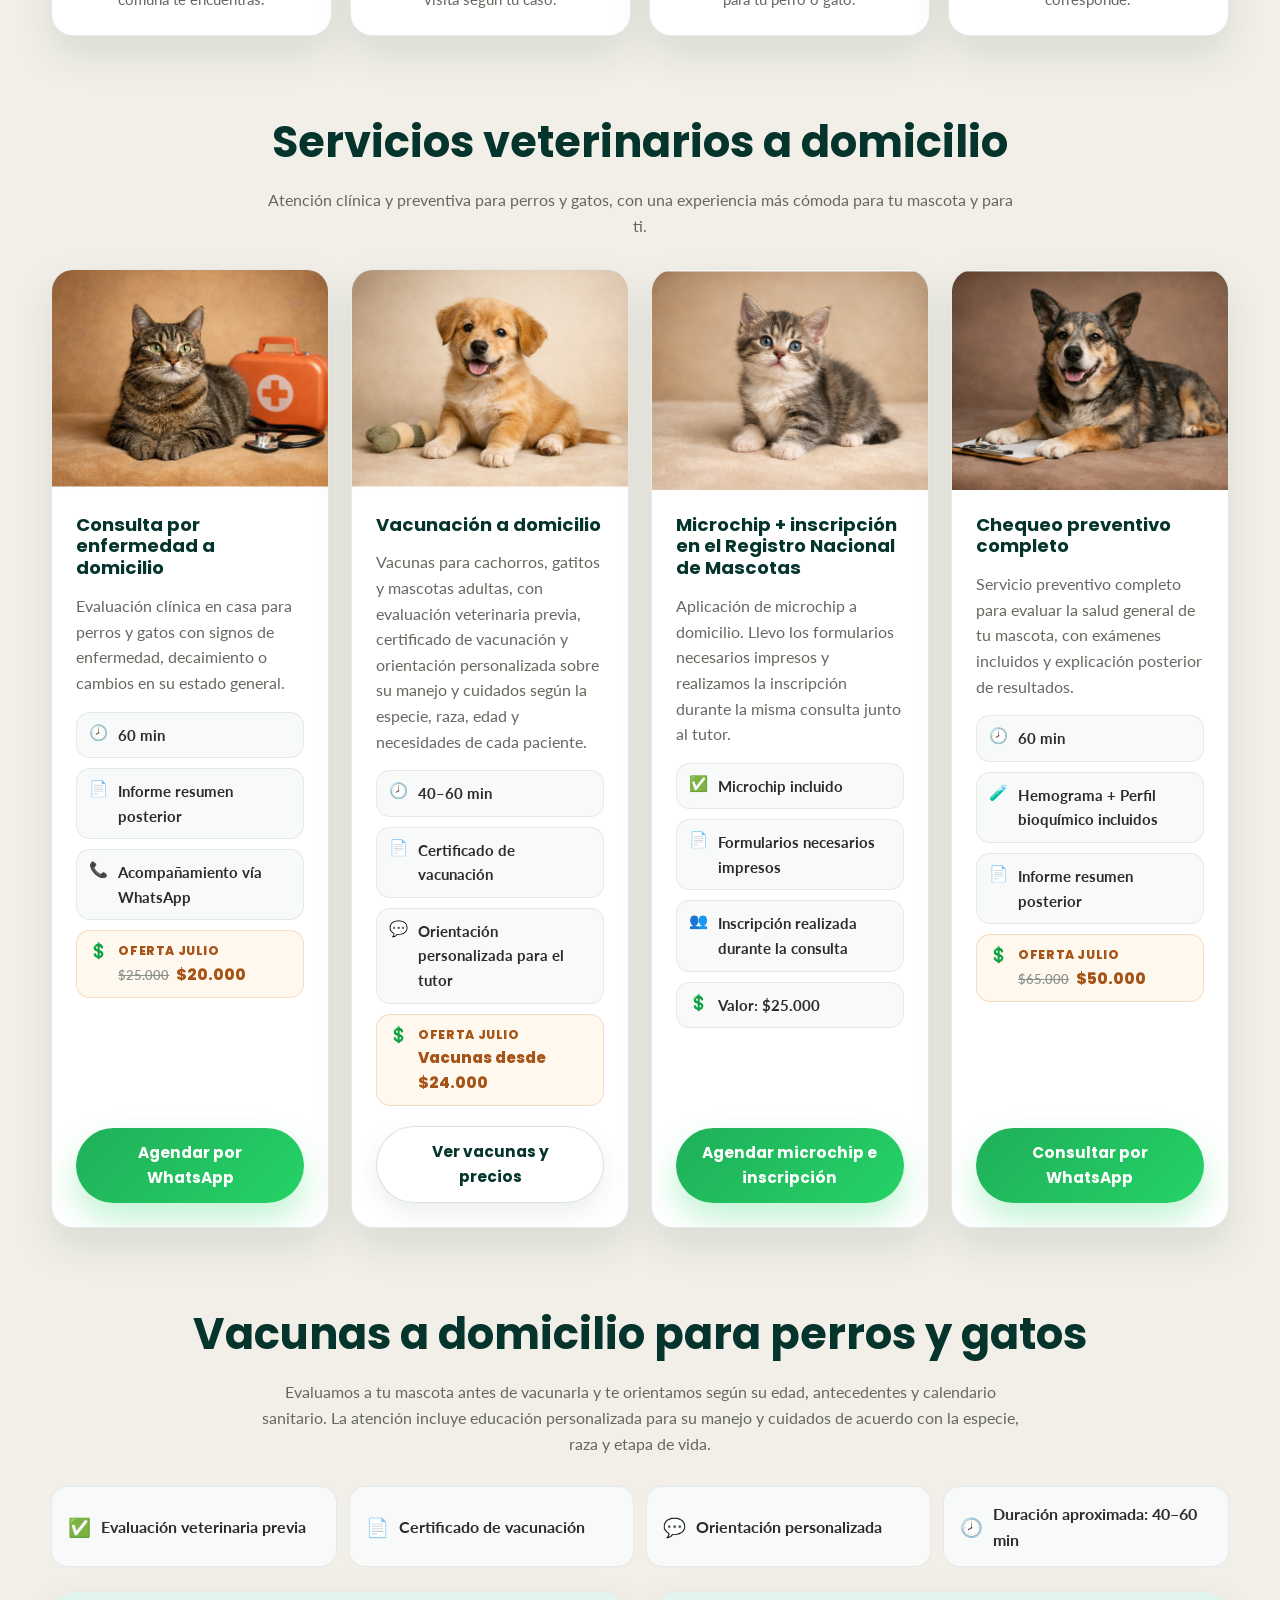
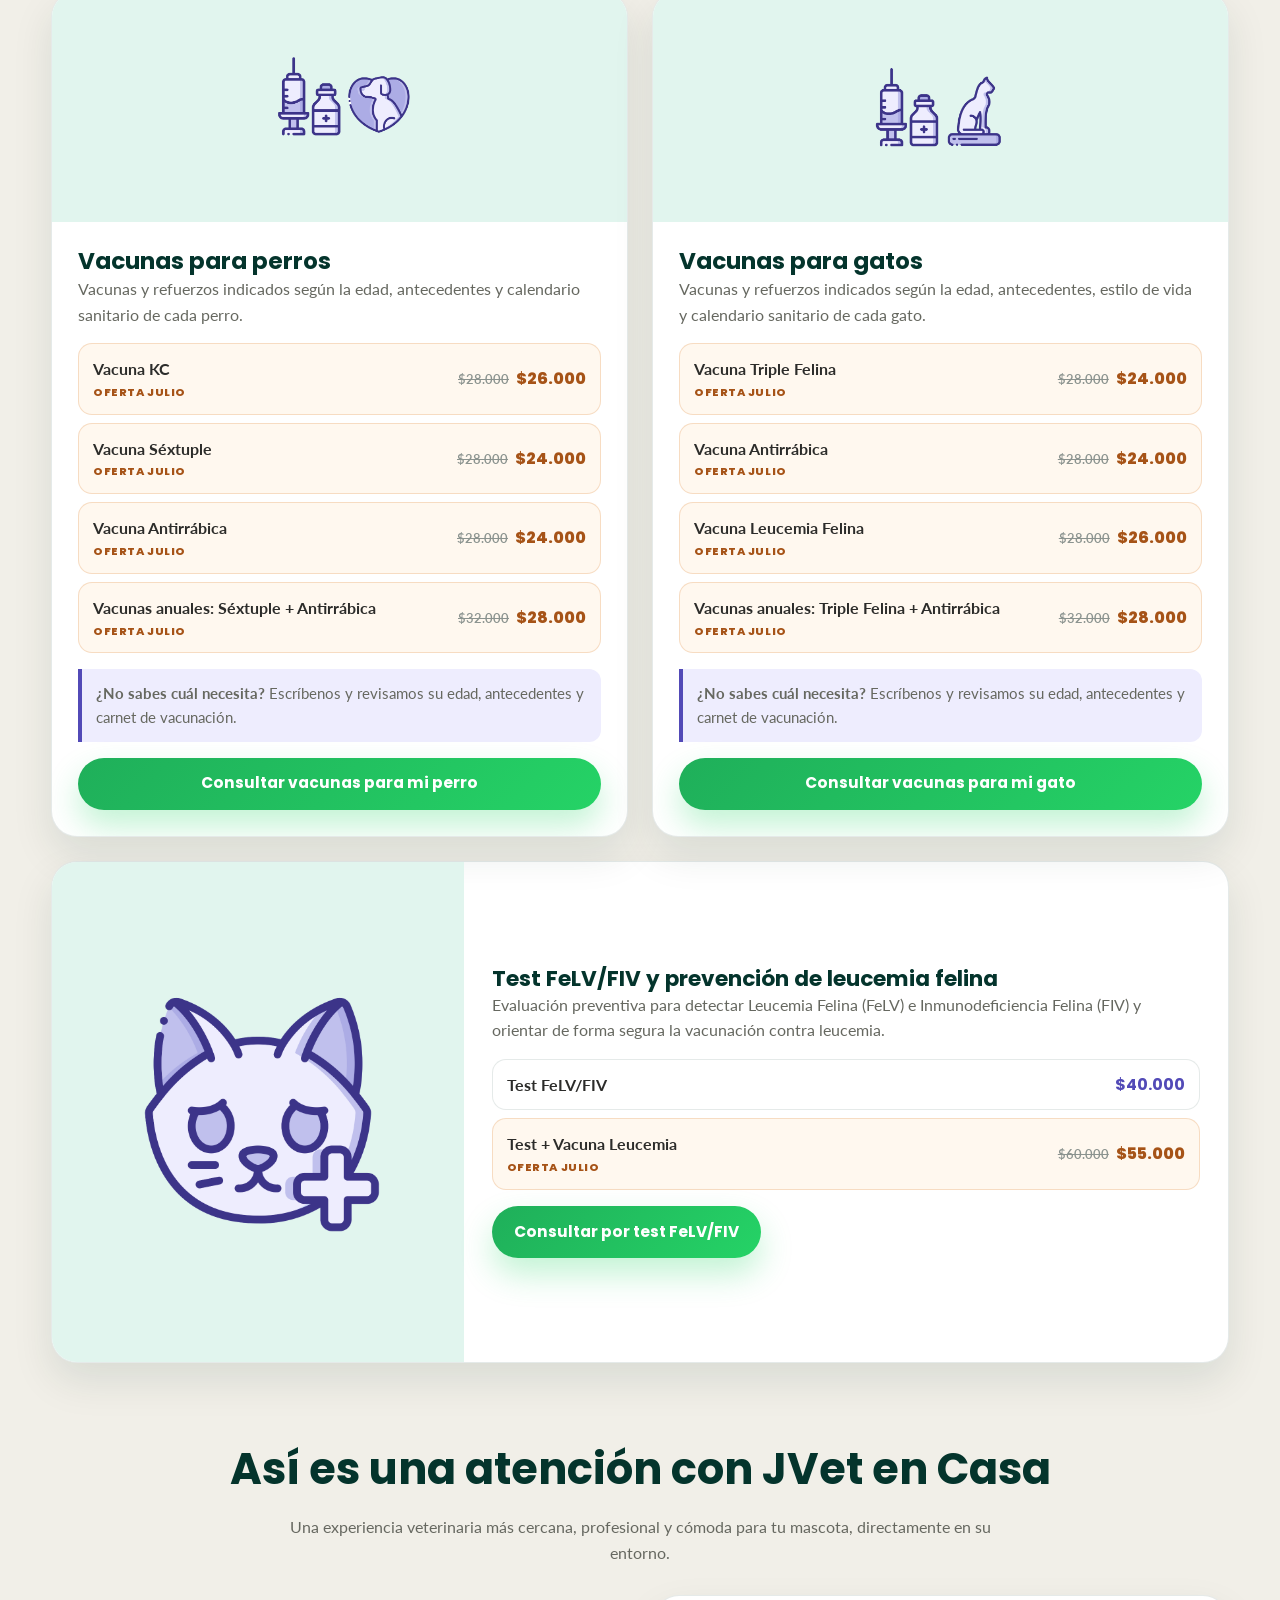
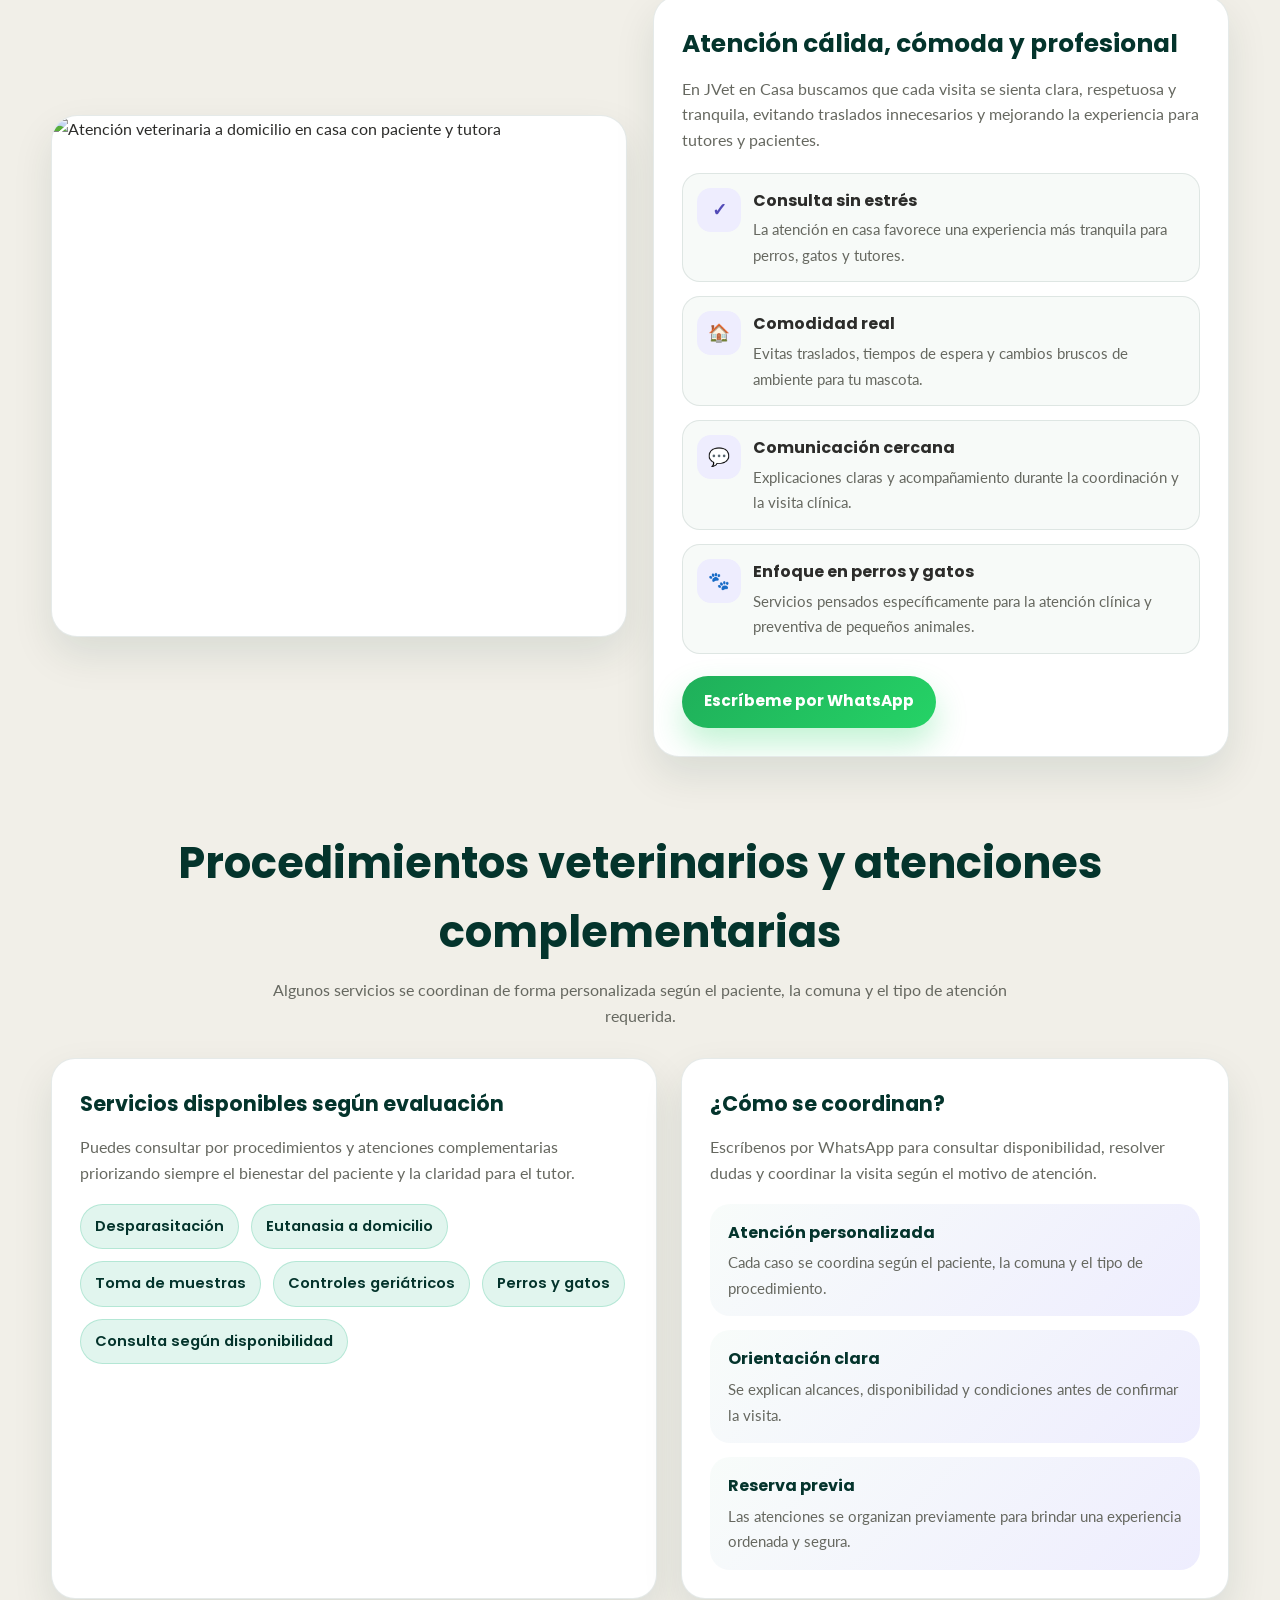
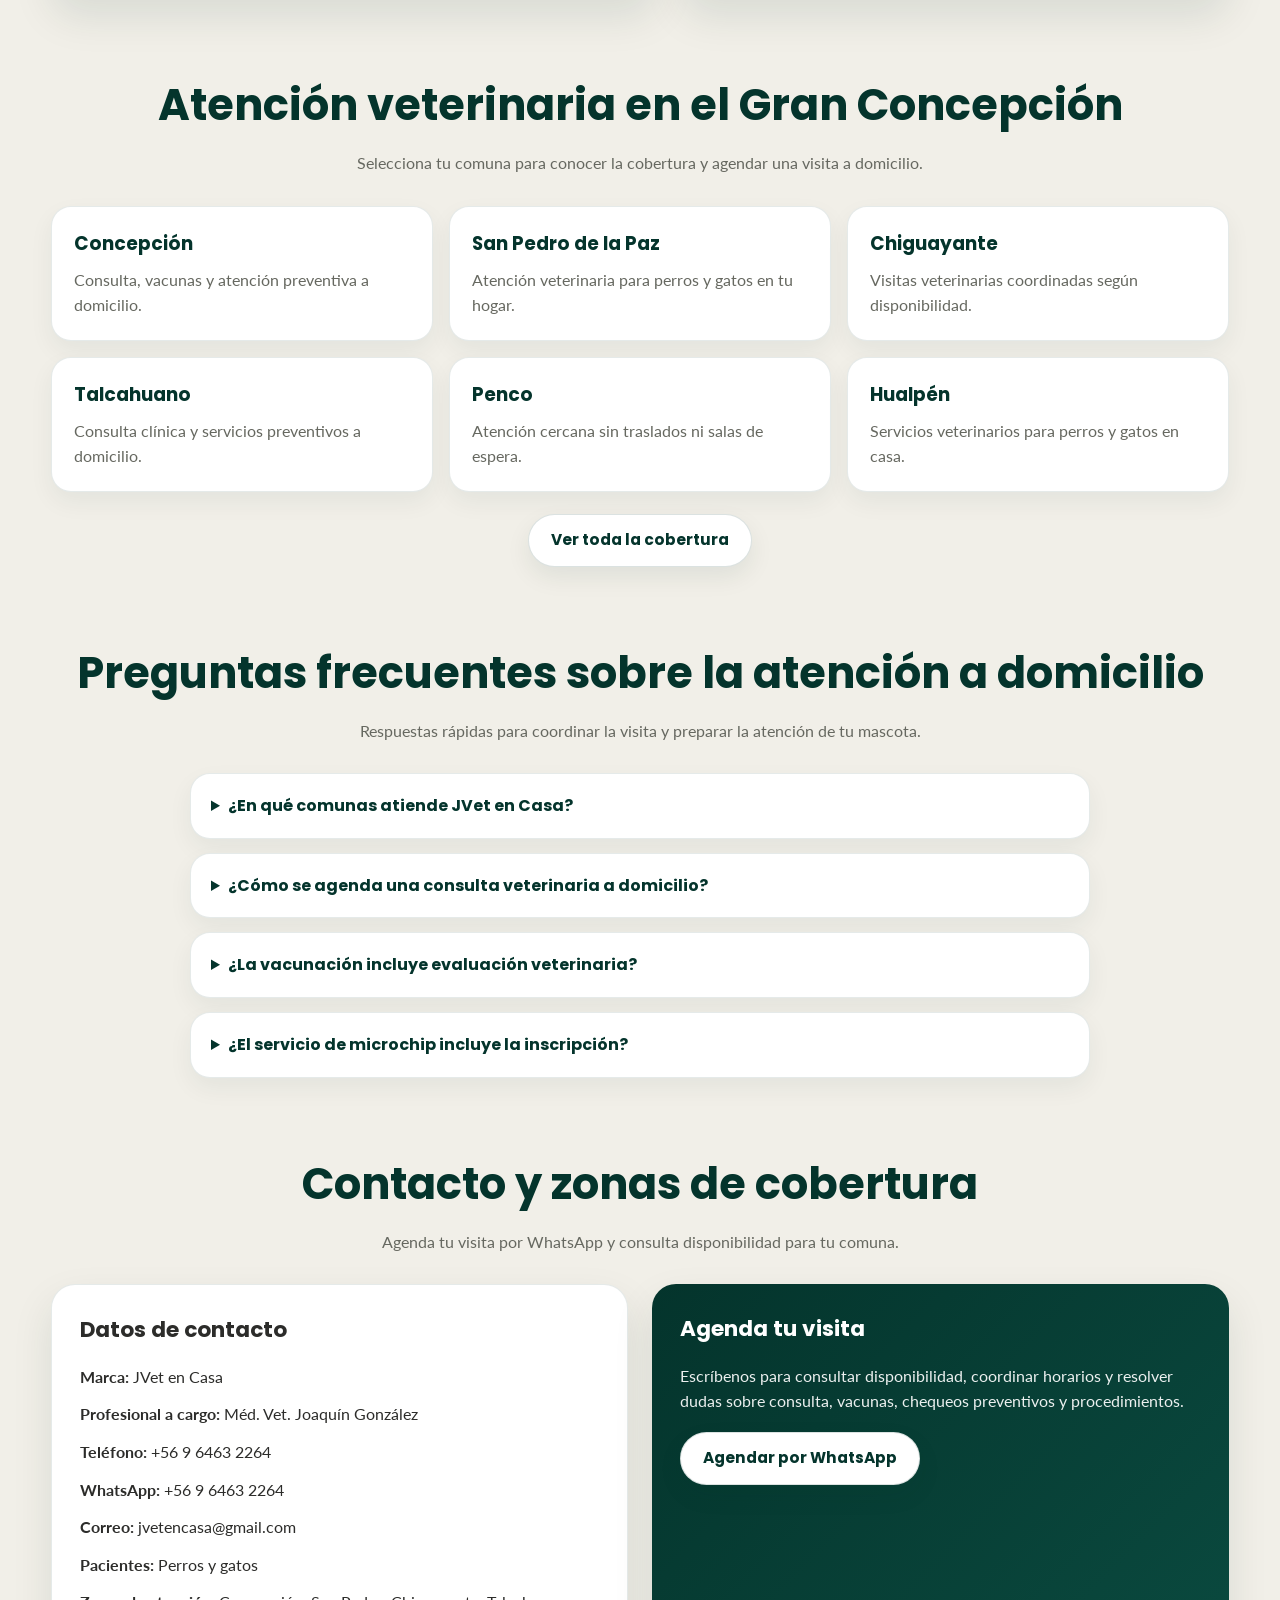
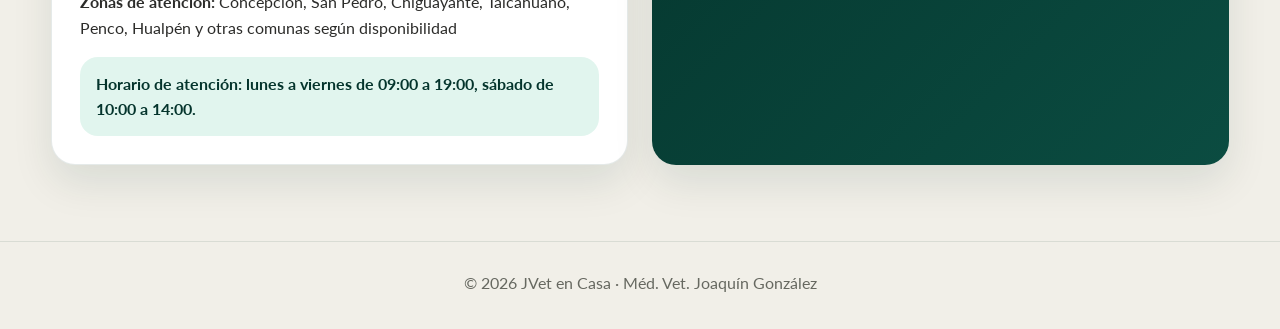
==== commit 0573451b: "Actualizar imagen oficial e iconos de JVet" ====
--- a/index.html
+++ b/index.html
@@ -29,12 +29,12 @@
   <meta property="og:title" content="Veterinario a domicilio en Gran Concepción | JVet en Casa" />
   <meta property="og:description" content="Atención veterinaria a domicilio para perros y gatos en Concepción y comunas del Gran Concepción. Consulta, vacunas, microchip y chequeos." />
   <meta property="og:url" content="https://jvetencasa.cl/" />
-  <meta property="og:image" content="https://jvetencasa.cl/foto-portada.jpg" />
-  <meta property="og:image:alt" content="Atención veterinaria a domicilio de JVet en Casa" />
+  <meta property="og:image" content="https://jvetencasa.cl/perfil-jvet.png" />
+  <meta property="og:image:alt" content="Símbolo oficial de JVet en Casa" />
   <meta name="twitter:card" content="summary_large_image" />
   <meta name="twitter:title" content="Veterinario a domicilio en Gran Concepción | JVet en Casa" />
   <meta name="twitter:description" content="Consulta, vacunas, microchip y chequeos para perros y gatos directamente en tu hogar." />
-  <meta name="twitter:image" content="https://jvetencasa.cl/foto-portada.jpg" />
+  <meta name="twitter:image" content="https://jvetencasa.cl/perfil-jvet.png" />
   <link rel="icon" type="image/png" sizes="32x32" href="/favicon-32x32.png" />
   <link rel="icon" type="image/png" sizes="16x16" href="/favicon-16x16.png" />
   <link rel="icon" href="/favicon.ico" />
@@ -56,7 +56,7 @@
     "name": "JVet en Casa",
     "description": "Atención veterinaria a domicilio para perros y gatos en el Gran Concepción.",
     "url": "https://jvetencasa.cl/",
-    "logo": "https://jvetencasa.cl/logo-jvet-en-casa.png",
+    "logo": "https://jvetencasa.cl/perfil-jvet.png",
     "image": "https://jvetencasa.cl/foto-portada.jpg",
     "telephone": "+56964632264",
     "email": "jvetencasa@gmail.com",
@@ -197,10 +197,11 @@
       height: 56px;
       border-radius: 16px;
       background: #fff;
-      border: 1px solid var(--border);
-      box-shadow: var(--shadow);
-      padding: 8px;
-      flex-shrink: 0;
+      border: 1px solid var(--border);
+      box-shadow: var(--shadow);
+      padding: 0;
+      object-fit: cover;
+      flex-shrink: 0;
     }
 
     .brand-copy strong {
@@ -1478,7 +1479,7 @@
   <header class="topbar">
     <div class="container nav">
       <a href="#inicio" class="brand">
-        <img class="brand-logo" src="logo-jvet-en-casa.png" alt="Logo JVet en Casa" />
+        <img class="brand-logo" src="perfil-jvet.png" alt="Símbolo oficial de JVet en Casa" />
         <div class="brand-copy">
           <strong>JVet en Casa</strong>
           <span>Méd. Vet. Joaquín González</span>
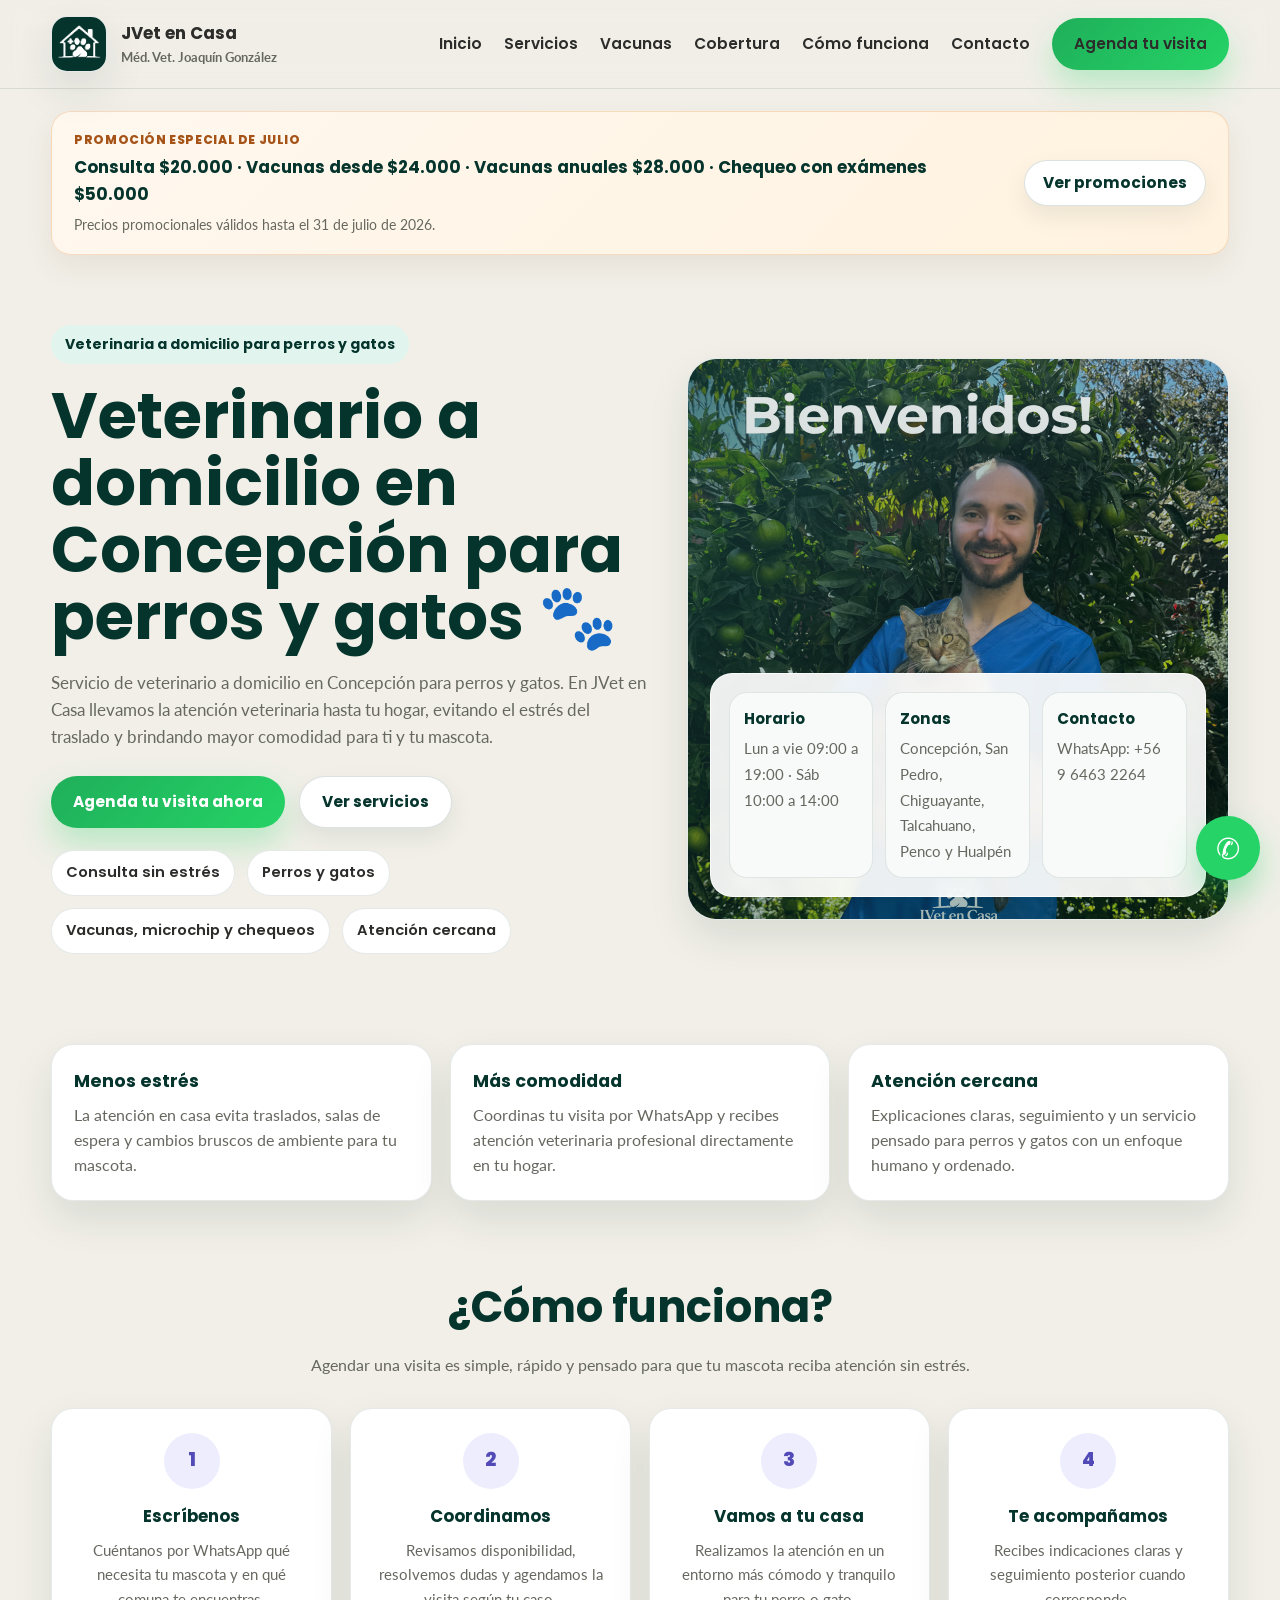
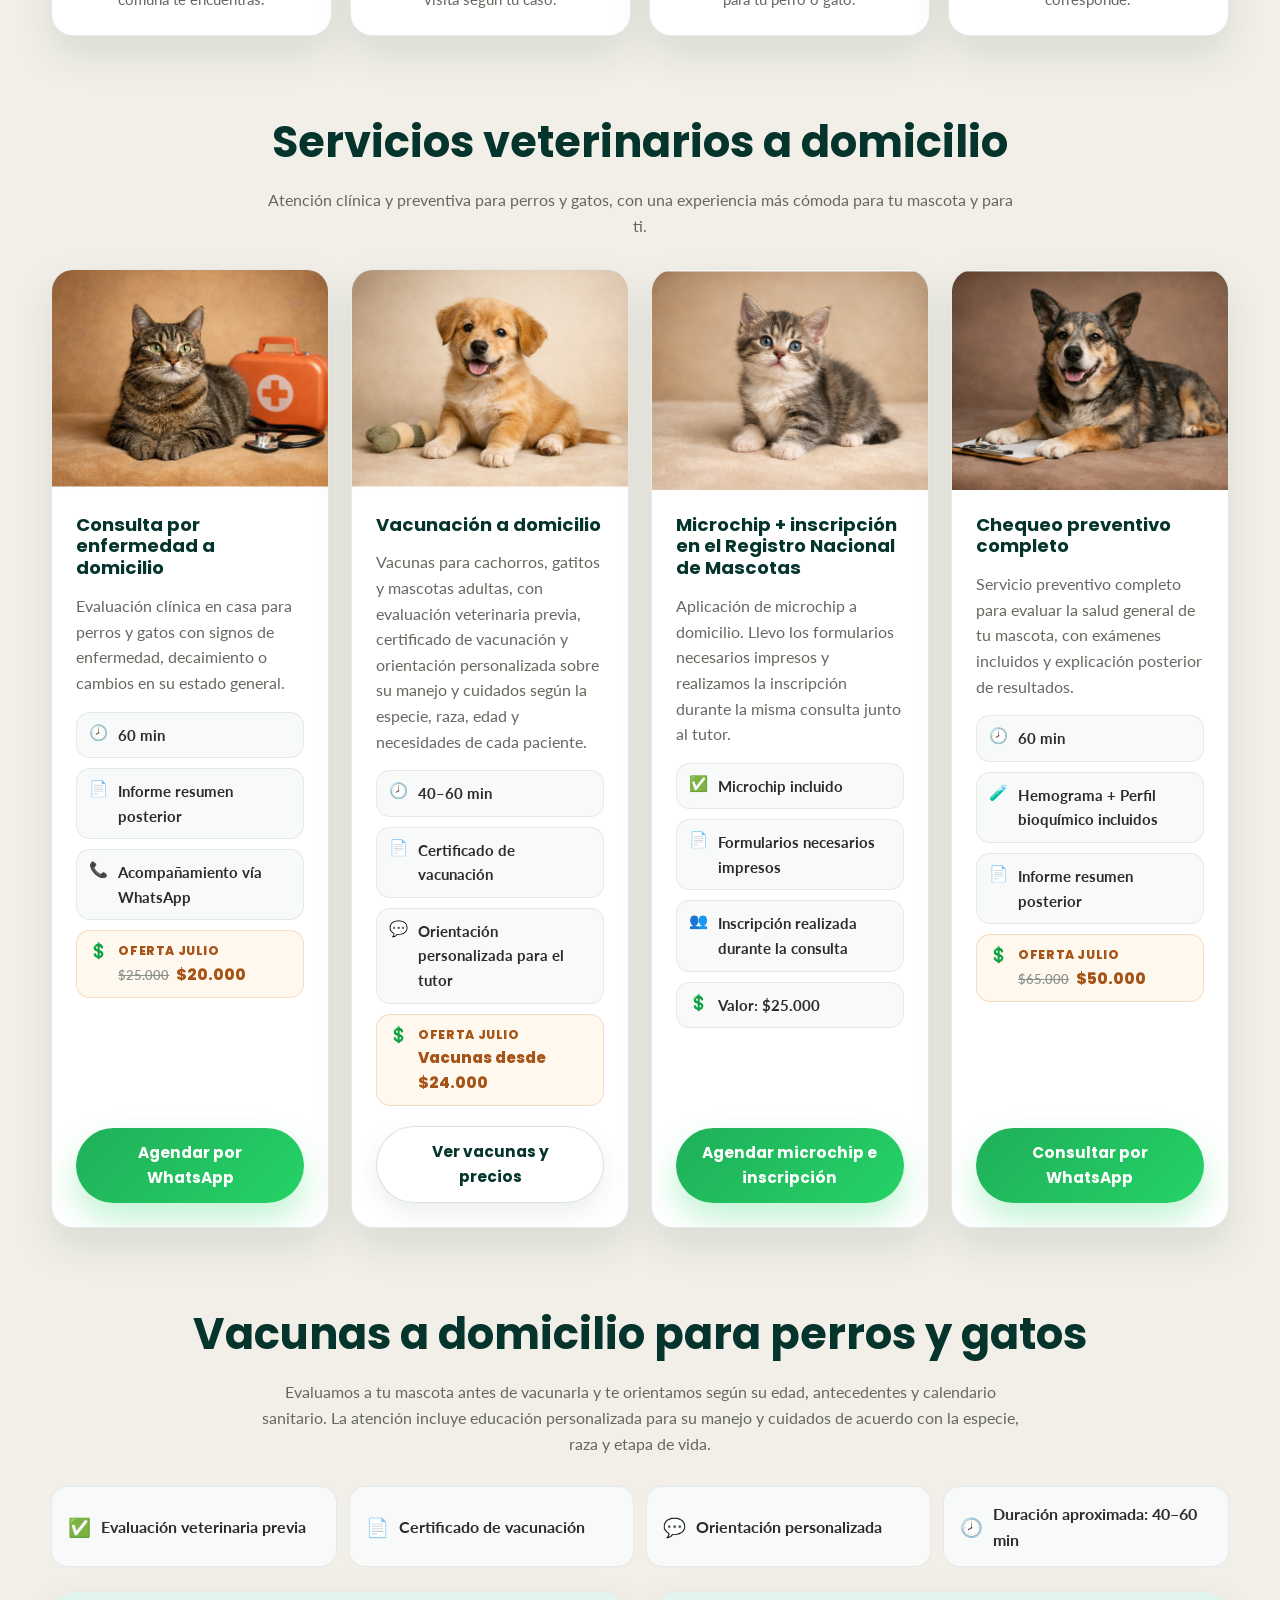
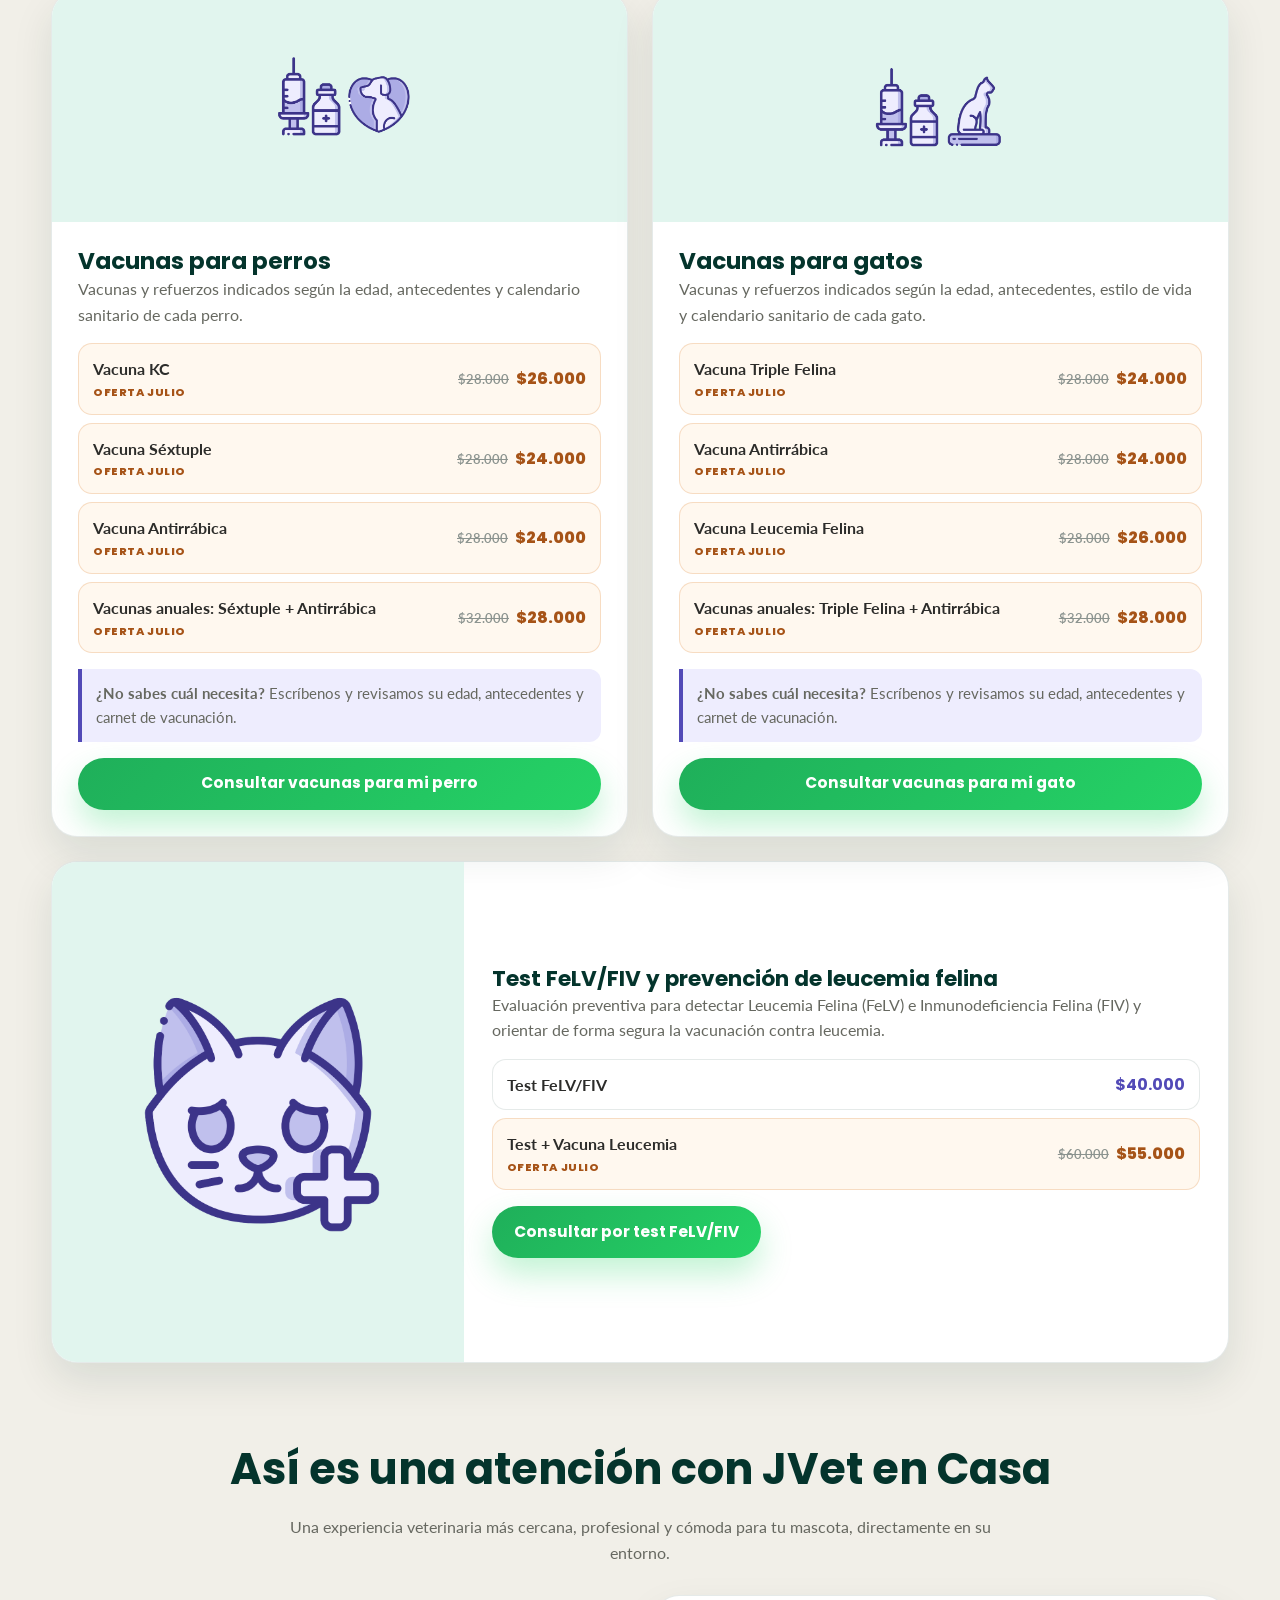
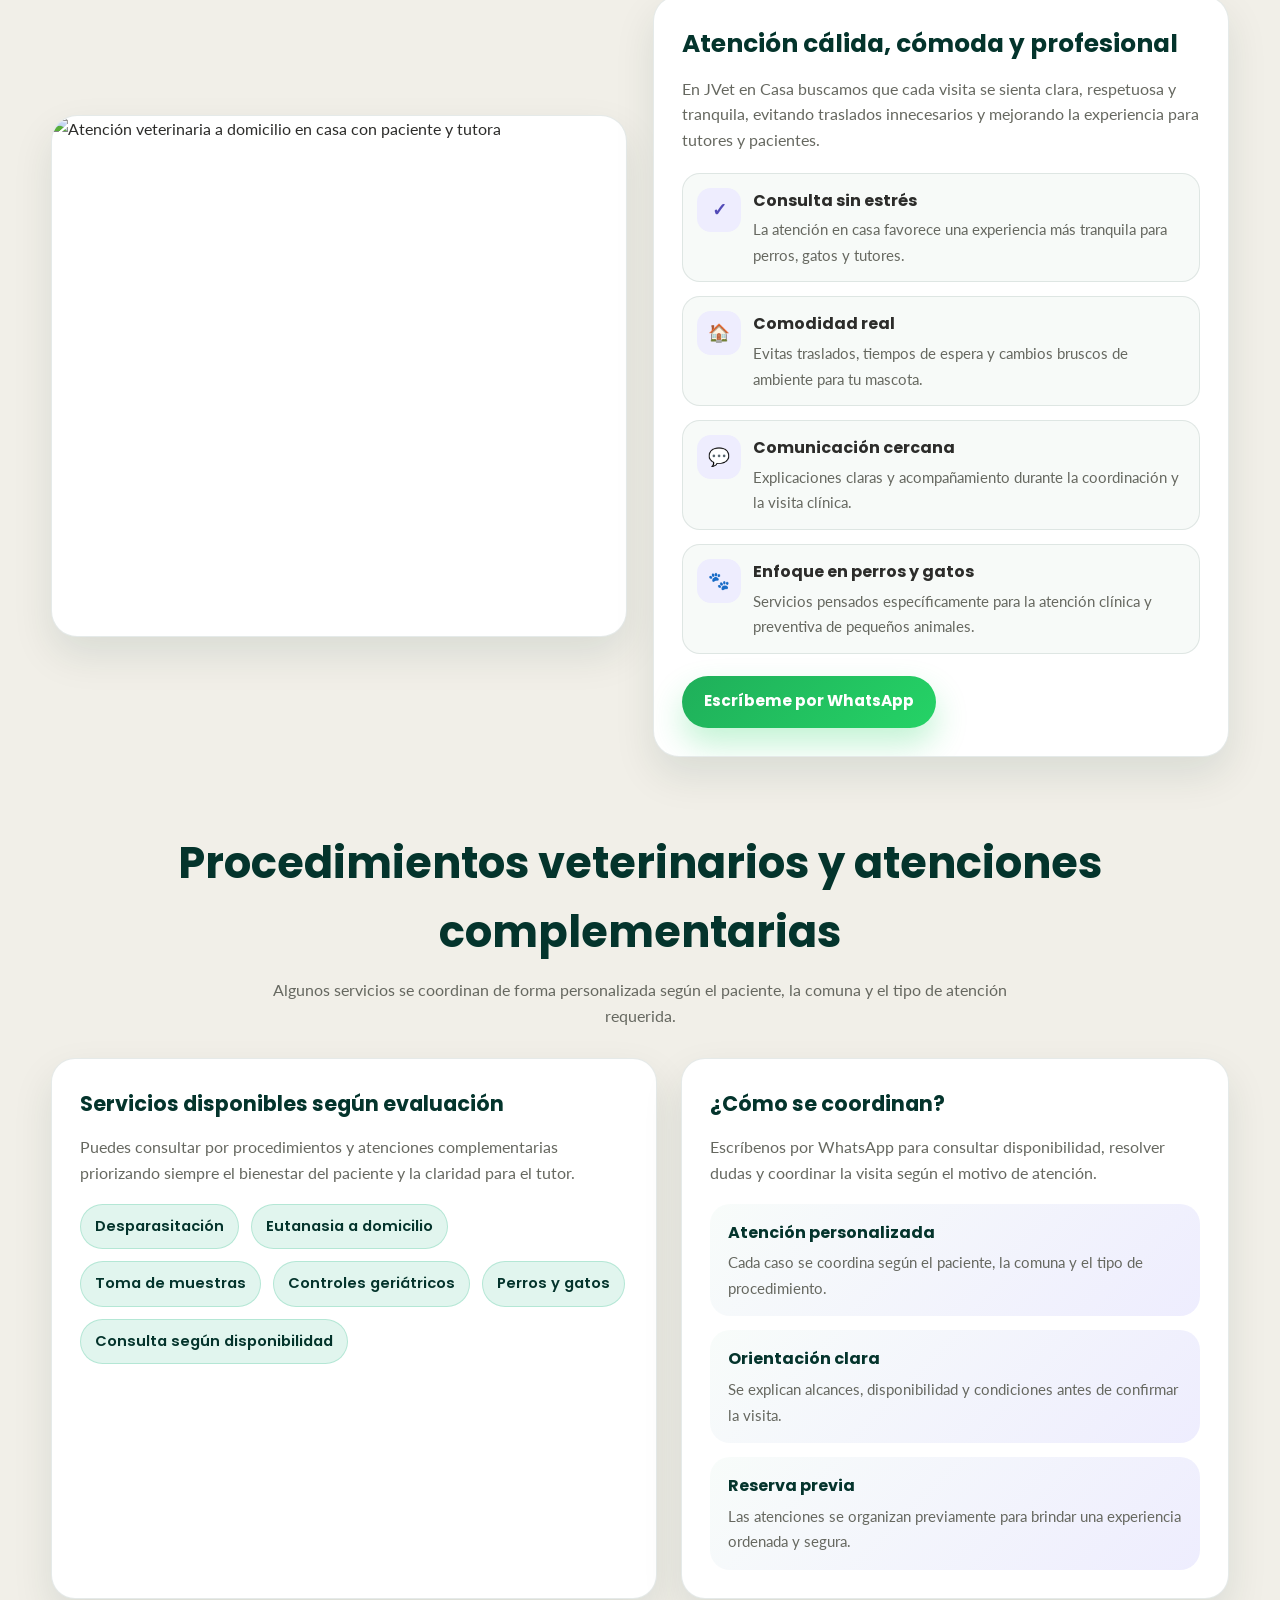
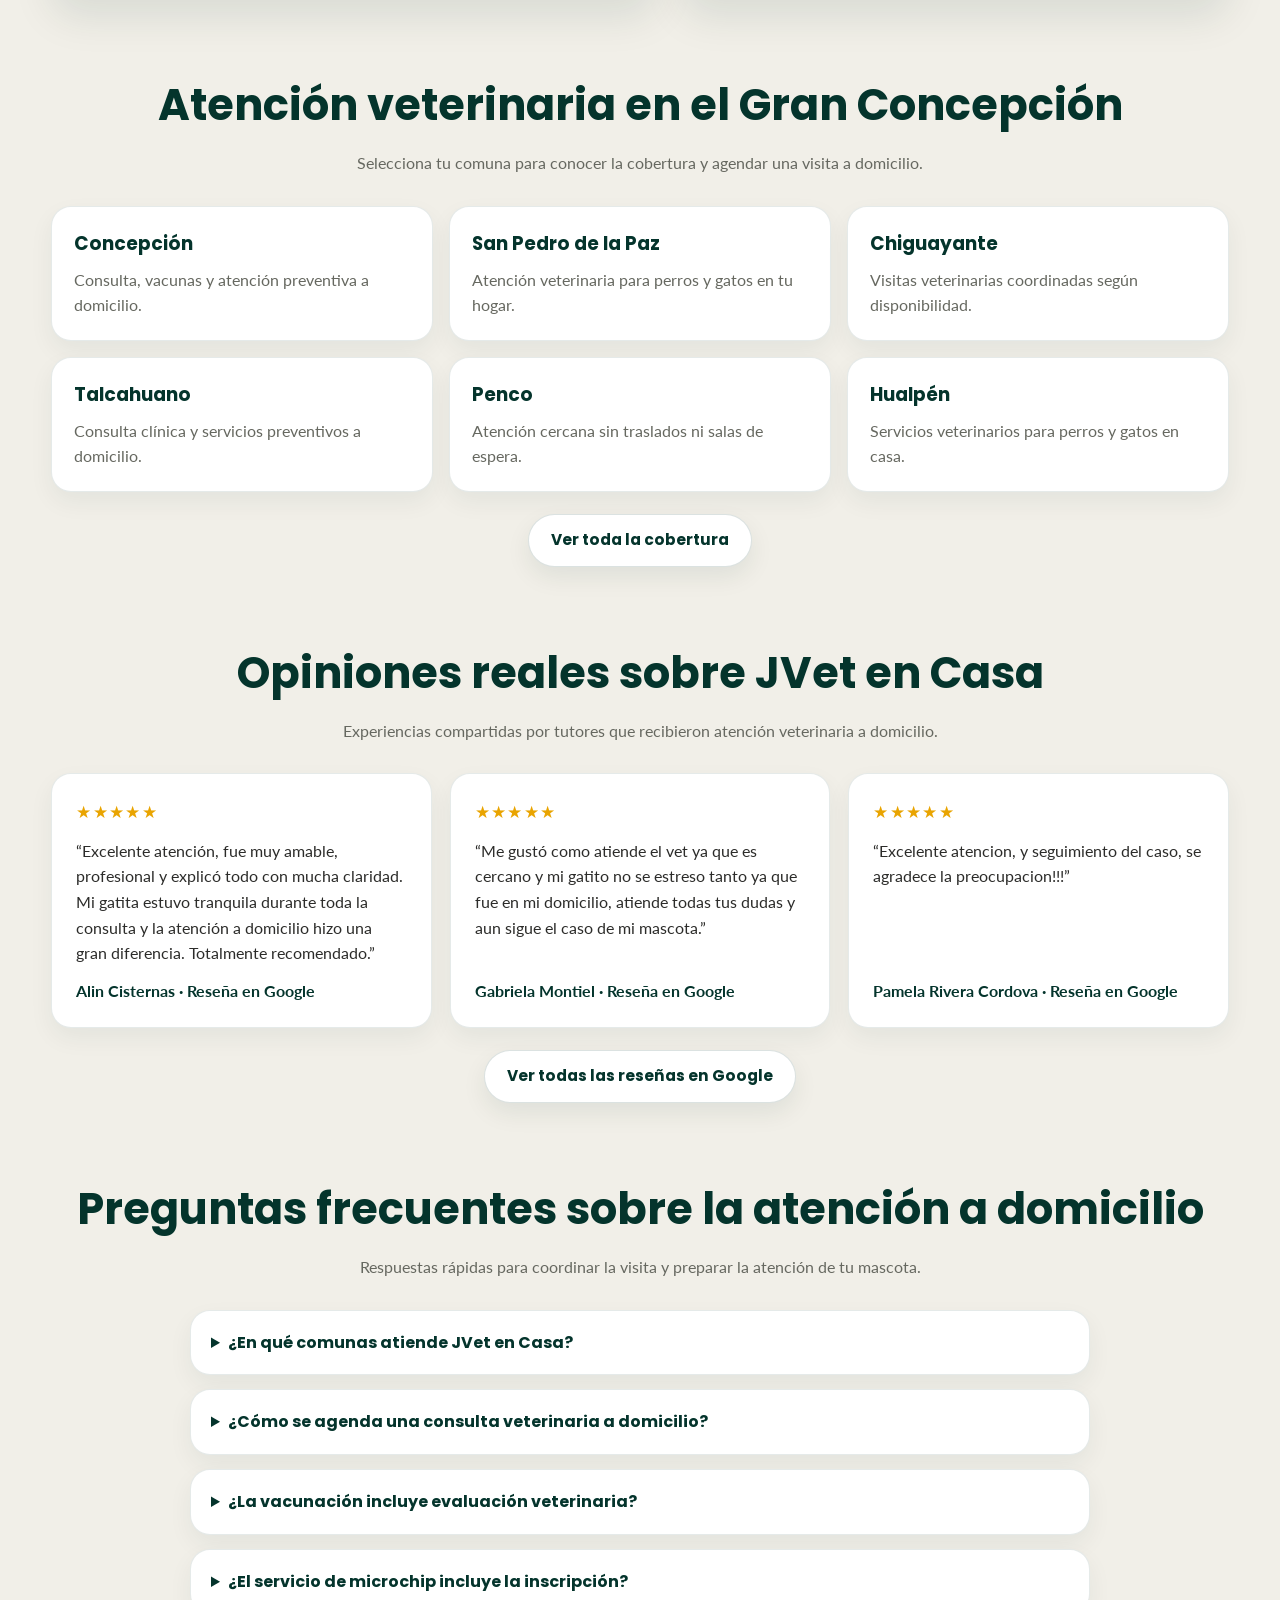
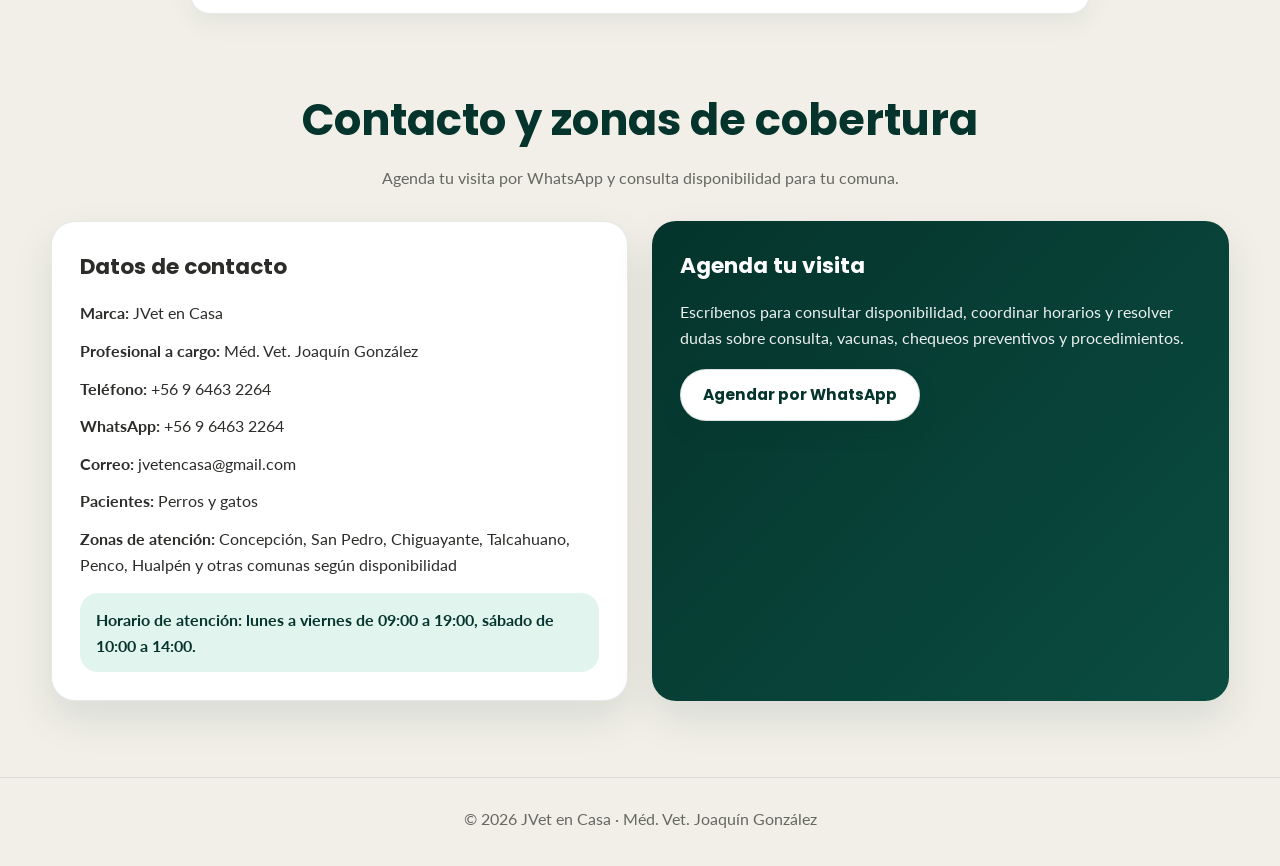
==== commit d864d5ab: "Agregar reseñas verificadas de Google" ====
--- a/index.html
+++ b/index.html
@@ -1181,6 +1181,44 @@
     }
 
     .faq-item p { padding: 0 0 20px; }
+
+    .reviews-grid {
+      display: grid;
+      grid-template-columns: repeat(3, minmax(0, 1fr));
+      gap: 18px;
+    }
+
+    .review-card {
+      display: flex;
+      flex-direction: column;
+      gap: 12px;
+      padding: 24px;
+      background: var(--surface);
+      border: 1px solid var(--border);
+      border-radius: 20px;
+      box-shadow: 0 10px 24px rgba(4, 52, 44, 0.06);
+    }
+
+    .review-stars {
+      color: #E9A400;
+      font-size: 1.08rem;
+      letter-spacing: 0.08em;
+    }
+
+    .review-card blockquote { color: var(--text); }
+
+    .review-card cite {
+      margin-top: auto;
+      color: var(--primary);
+      font-style: normal;
+      font-weight: 700;
+    }
+
+    .reviews-more {
+      display: flex;
+      justify-content: center;
+      margin-top: 22px;
+    }
 
     .coverage-contact {
       display: grid;
@@ -1353,6 +1391,7 @@
 
       .services-grid,
       .local-grid,
+      .reviews-grid,
       .trust-strip,
       .process-grid,
       .vaccines-grid {
@@ -2018,6 +2057,37 @@
       </div>
     </section>
 
+    <section id="resenas">
+      <div class="container">
+        <div class="section-title">
+          <h2>Opiniones reales sobre JVet en Casa</h2>
+          <p>Experiencias compartidas por tutores que recibieron atención veterinaria a domicilio.</p>
+        </div>
+
+        <div class="reviews-grid">
+          <article class="review-card">
+            <div class="review-stars" aria-label="5 de 5 estrellas">★★★★★</div>
+            <blockquote>“Excelente atención, fue muy amable, profesional y explicó todo con mucha claridad. Mi gatita estuvo tranquila durante toda la consulta y la atención a domicilio hizo una gran diferencia. Totalmente recomendado.”</blockquote>
+            <cite>Alin Cisternas · Reseña en Google</cite>
+          </article>
+          <article class="review-card">
+            <div class="review-stars" aria-label="5 de 5 estrellas">★★★★★</div>
+            <blockquote>“Me gustó como atiende el vet ya que es cercano y mi gatito no se estreso tanto ya que fue en mi domicilio, atiende todas tus dudas y aun sigue el caso de mi mascota.”</blockquote>
+            <cite>Gabriela Montiel · Reseña en Google</cite>
+          </article>
+          <article class="review-card">
+            <div class="review-stars" aria-label="5 de 5 estrellas">★★★★★</div>
+            <blockquote>“Excelente atencion, y seguimiento del caso, se agradece la preocupacion!!!”</blockquote>
+            <cite>Pamela Rivera Cordova · Reseña en Google</cite>
+          </article>
+        </div>
+
+        <div class="reviews-more">
+          <a class="btn btn-secondary" href="https://share.google/r3ShrLpYda5mK9Q4z" target="_blank" rel="noopener noreferrer">Ver todas las reseñas en Google</a>
+        </div>
+      </div>
+    </section>
+
     <section id="preguntas-frecuentes">
       <div class="container">
         <div class="section-title">
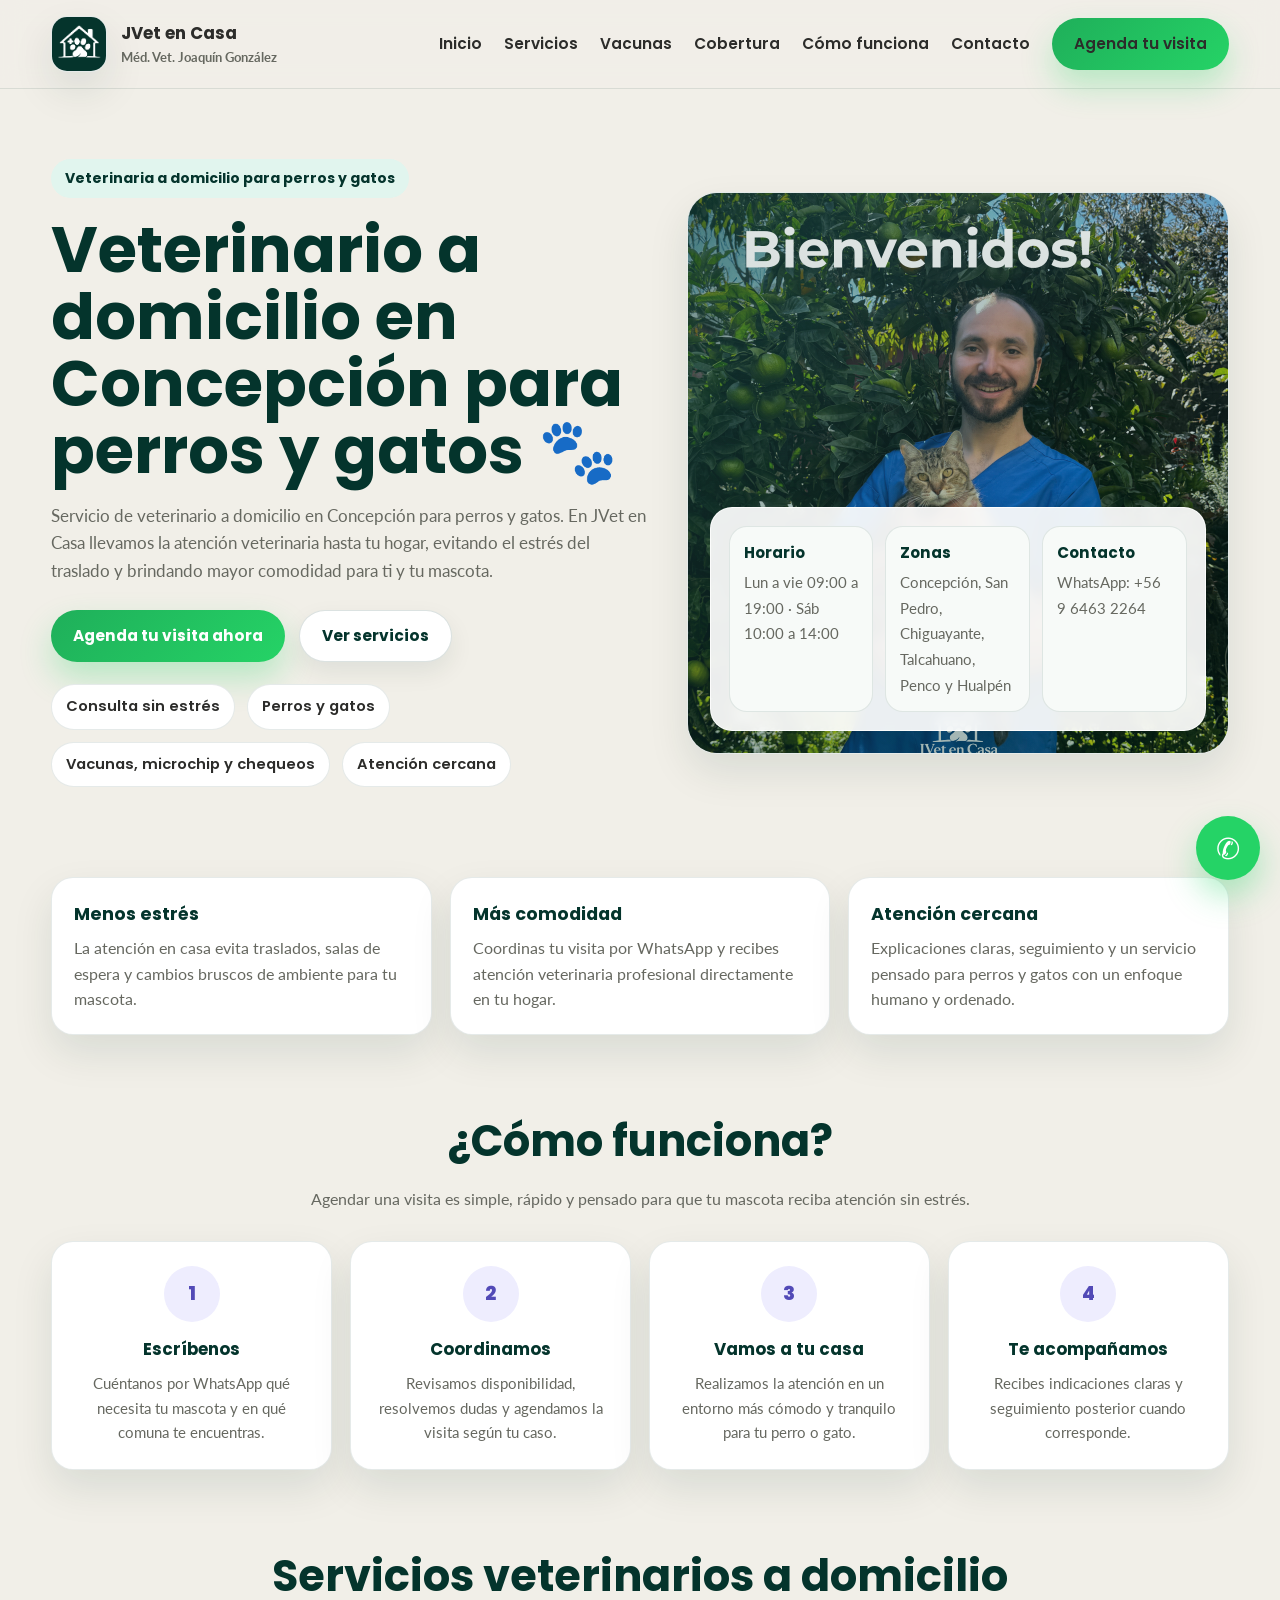
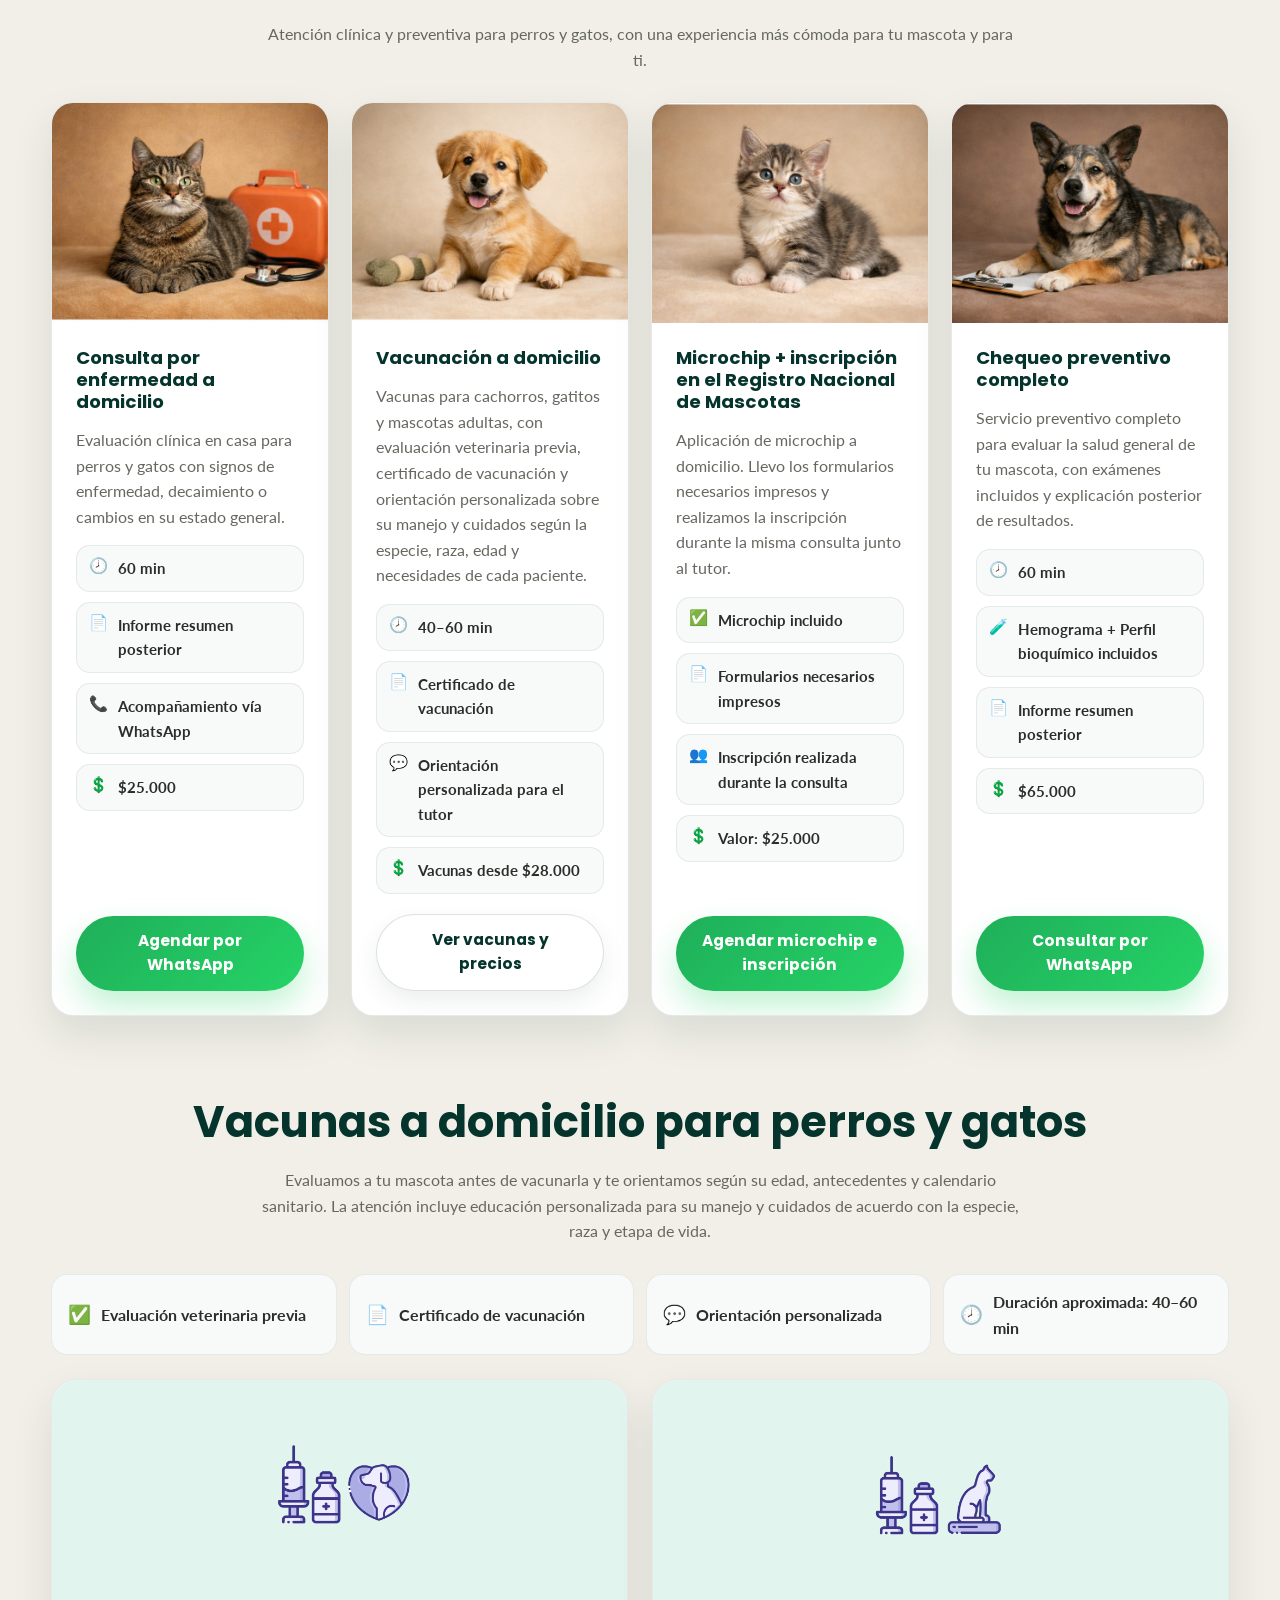
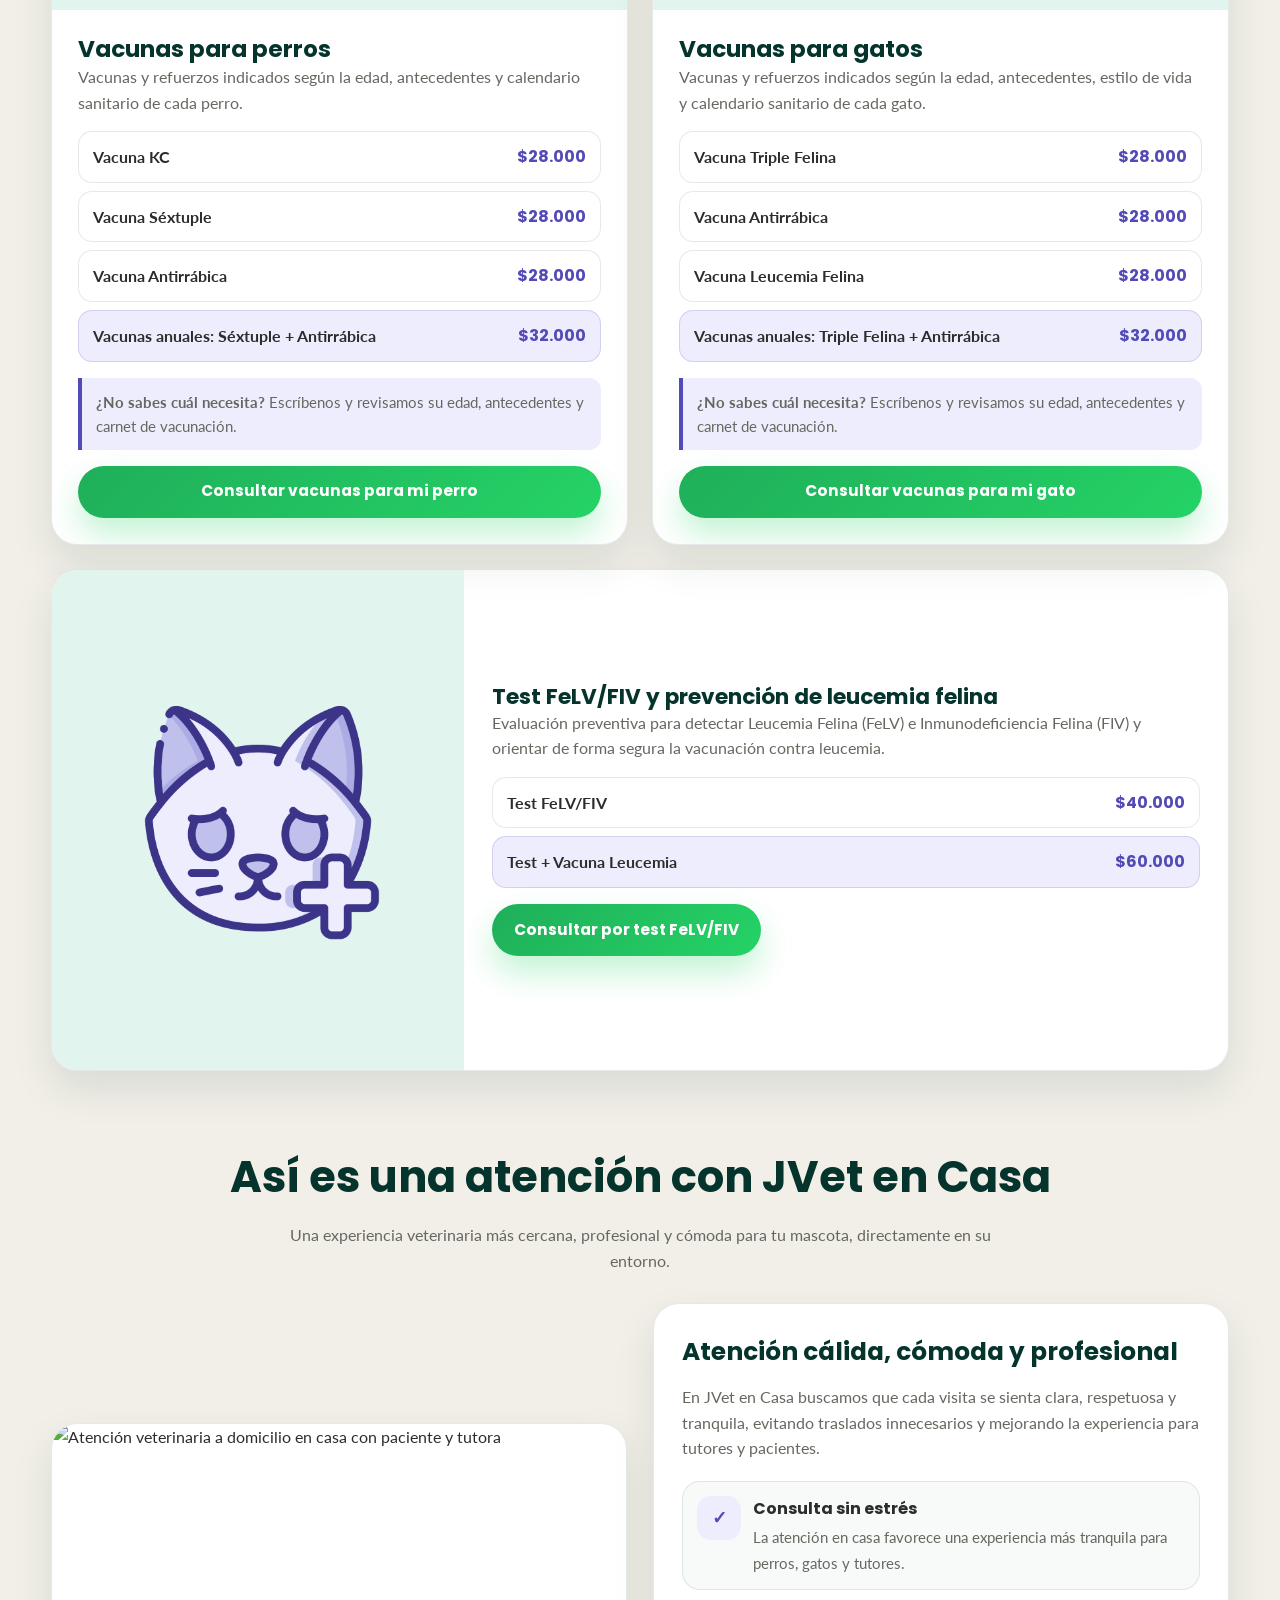
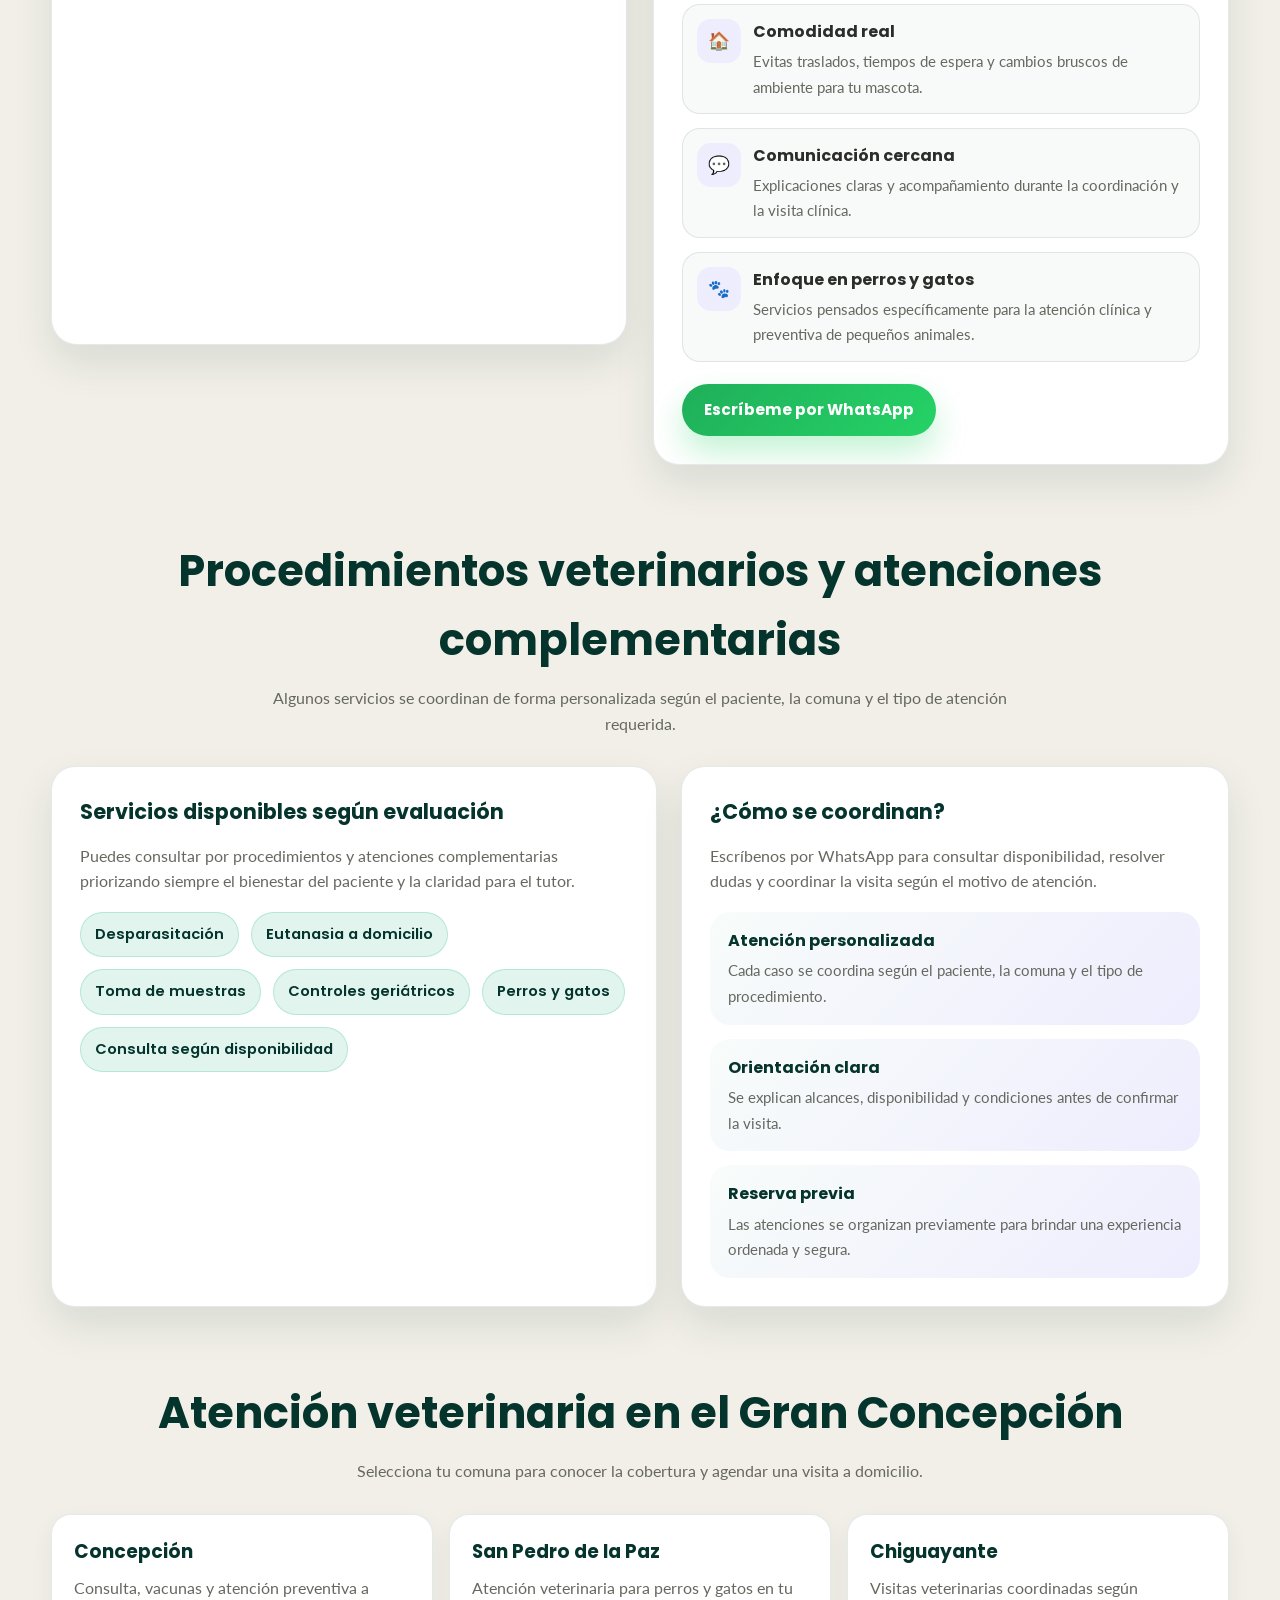
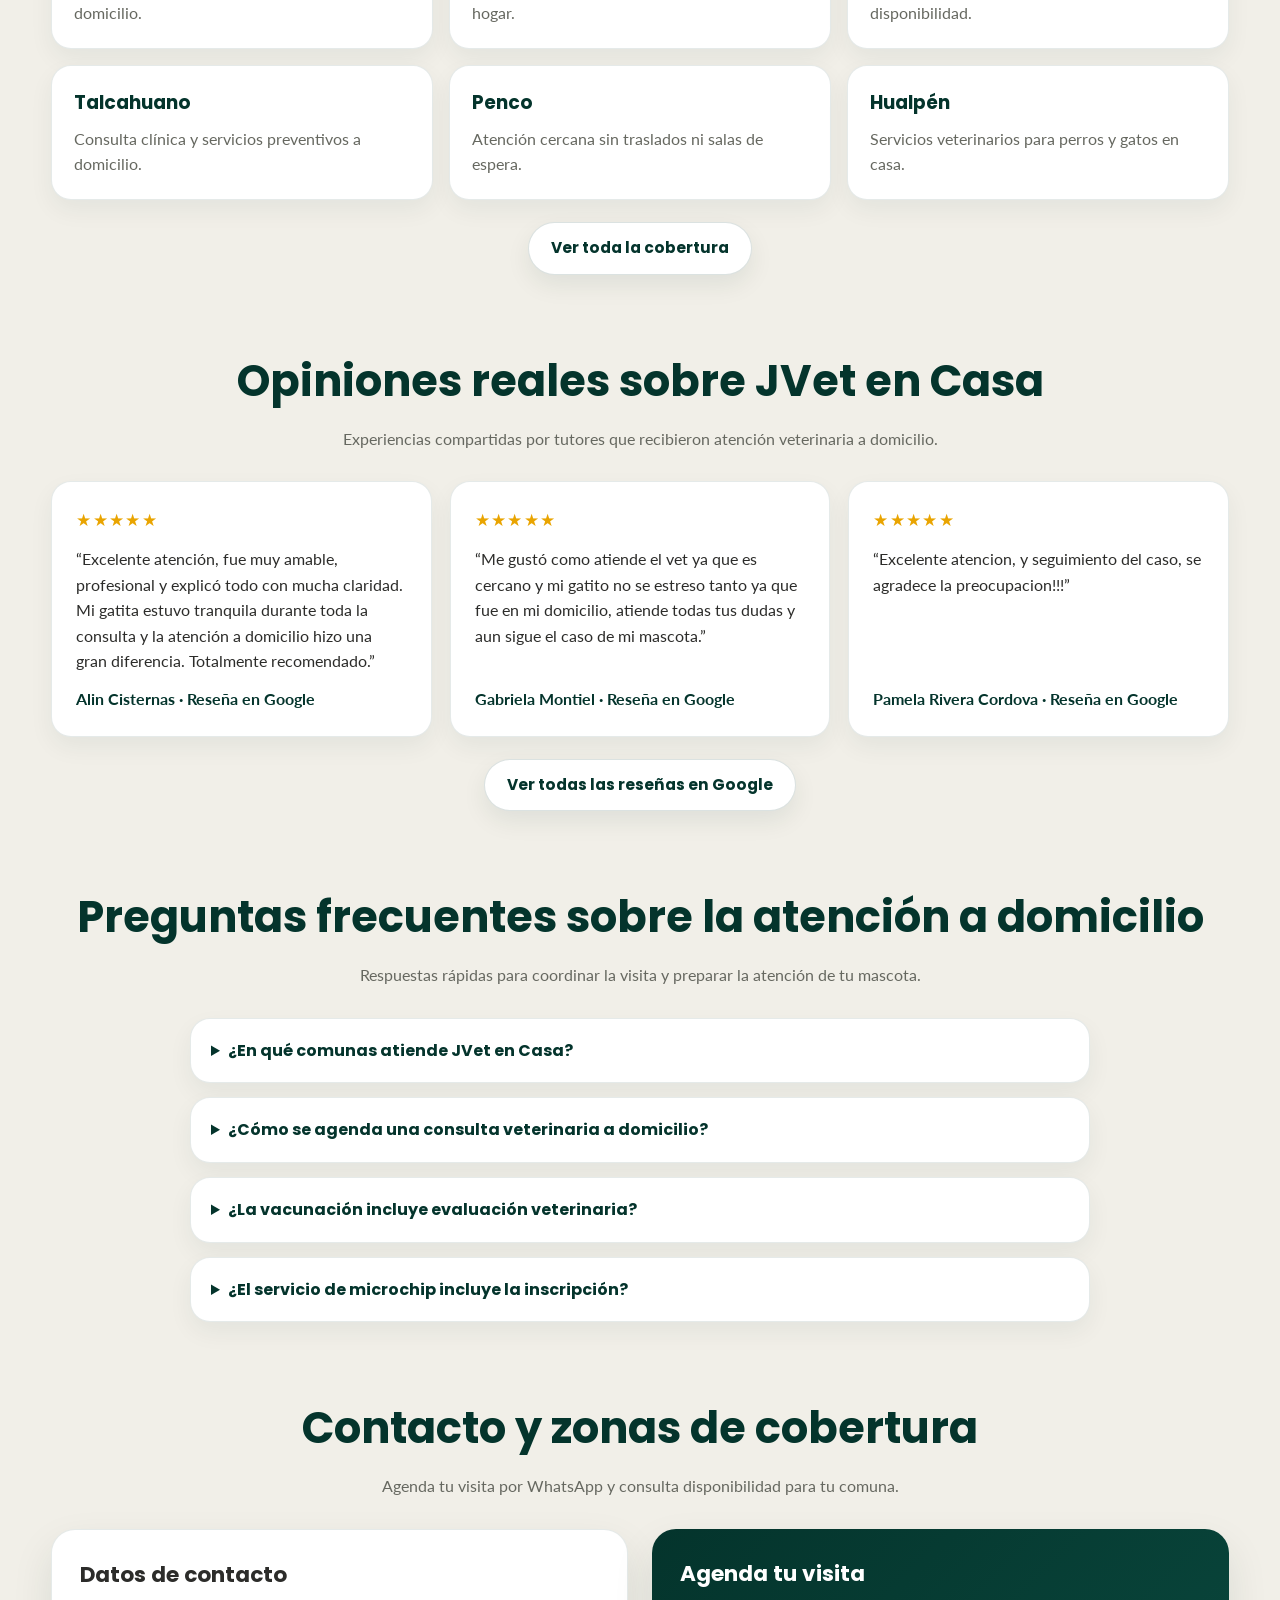
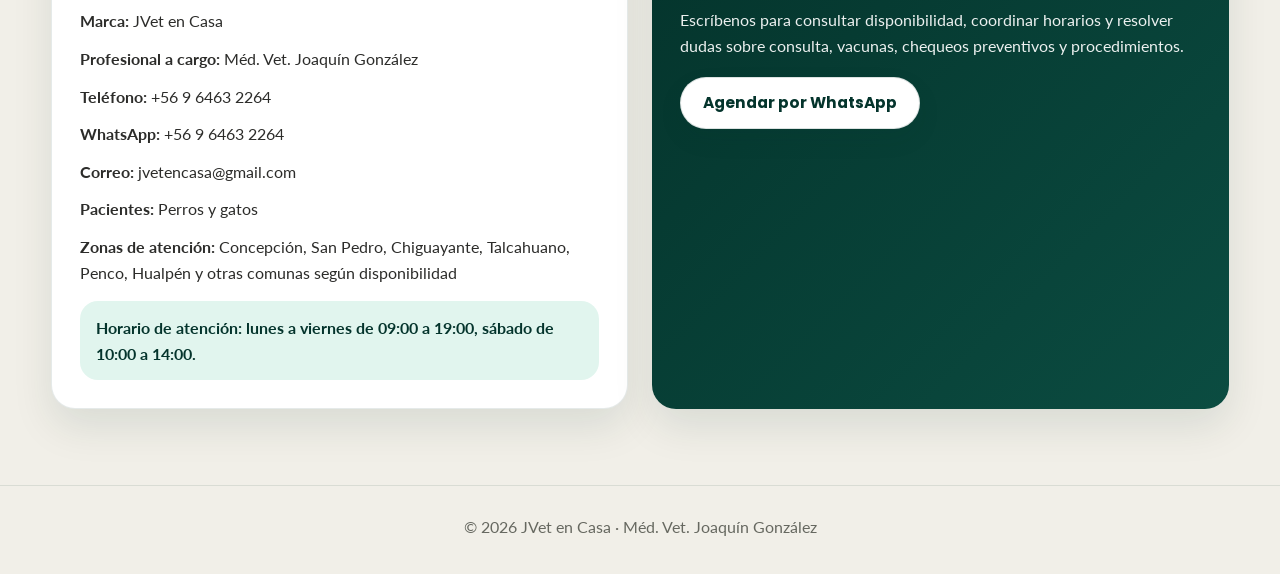
==== commit f08f8e7b: "Retira promoción vencida y restaura precios originales" ====
--- a/index.html
+++ b/index.html
@@ -1544,19 +1544,6 @@
     </div>
   </header>
 
-  <aside class="promotion-wrap" aria-label="Promoci&#243;n especial de julio">
-    <div class="container">
-      <div class="promotion-banner">
-        <div class="promotion-copy">
-          <span class="promotion-eyebrow">Promoci&#243;n especial de julio</span>
-          <strong>Consulta $20.000 &#183; Vacunas desde $24.000 &#183; Vacunas anuales $28.000 &#183; Chequeo con ex&#225;menes $50.000</strong>
-          <p>Precios promocionales v&#225;lidos hasta el 31 de julio de 2026.</p>
-        </div>
-        <a href="#servicios" class="btn btn-secondary">Ver promociones</a>
-      </div>
-    </div>
-  </aside>
-
   <main>
     <section class="hero" id="inicio">
       <div class="container hero-grid">
@@ -1687,11 +1674,10 @@
                 <li><span class="icon">&#128343;</span><span class="text">60 min</span></li>
                 <li><span class="icon">&#128196;</span><span class="text">Informe resumen posterior</span></li>
                 <li><span class="icon">&#128222;</span><span class="text">Acompa&#241;amiento v&#237;a WhatsApp</span></li>
-                <li class="promo-item">
+                <li>
                   <span class="icon">&#128178;</span>
-                  <span class="text price-offer">
-                    <span class="promo-label">Oferta julio</span>
-                    <span class="price-values"><span class="price-old">$25.000</span><span class="price-new">$20.000</span></span>
+                  <span class="text">
+                    <strong>$25.000</strong>
                   </span>
                 </li>
               </ul>
@@ -1719,11 +1705,10 @@
                 <li><span class="icon">&#128343;</span><span class="text">40&#8211;60 min</span></li>
                 <li><span class="icon">&#128196;</span><span class="text">Certificado de vacunaci&#243;n</span></li>
                 <li><span class="icon">&#128172;</span><span class="text">Orientaci&#243;n personalizada para el tutor</span></li>
-                <li class="promo-item">
+                <li>
                   <span class="icon">&#128178;</span>
-                  <span class="text price-offer">
-                    <span class="promo-label">Oferta julio</span>
-                    <span class="price-new">Vacunas desde $24.000</span>
+                  <span class="text">
+                    <strong>Vacunas desde $28.000</strong>
                   </span>
                 </li>
               </ul>
@@ -1770,11 +1755,10 @@
                 <li><span class="icon">&#128343;</span><span class="text">60 min</span></li>
                 <li><span class="icon">&#129514;</span><span class="text">Hemograma + Perfil bioqu&#237;mico incluidos</span></li>
                 <li><span class="icon">&#128196;</span><span class="text">Informe resumen posterior</span></li>
-                <li class="promo-item">
+                <li>
                   <span class="icon">&#128178;</span>
-                  <span class="text price-offer">
-                    <span class="promo-label">Oferta julio</span>
-                    <span class="price-values"><span class="price-old">$65.000</span><span class="price-new">$50.000</span></span>
+                  <span class="text">
+                    <strong>$65.000</strong>
                   </span>
                 </li>
               </ul>
@@ -1819,21 +1803,21 @@
                 <p class="vaccine-card-intro">Vacunas y refuerzos indicados seg&#250;n la edad, antecedentes y calendario sanitario de cada perro.</p>
               </div>
               <ul class="vaccine-price-list" aria-label="Precios de vacunas para perros">
-                <li class="promo-row">
-                  <span class="vaccine-name">Vacuna KC <span class="promo-label">Oferta julio</span></span>
-                  <span class="price-values"><span class="price-old">$28.000</span><strong class="price-new">$26.000</strong></span>
+                <li>
+                  <span class="vaccine-name">Vacuna KC</span>
+                  <strong>$28.000</strong>
                 </li>
-                <li class="promo-row">
-                  <span class="vaccine-name">Vacuna S&#233;xtuple <span class="promo-label">Oferta julio</span></span>
-                  <span class="price-values"><span class="price-old">$28.000</span><strong class="price-new">$24.000</strong></span>
+                <li>
+                  <span class="vaccine-name">Vacuna S&#233;xtuple</span>
+                  <strong>$28.000</strong>
                 </li>
-                <li class="promo-row">
-                  <span class="vaccine-name">Vacuna Antirr&#225;bica <span class="promo-label">Oferta julio</span></span>
-                  <span class="price-values"><span class="price-old">$28.000</span><strong class="price-new">$24.000</strong></span>
+                <li>
+                  <span class="vaccine-name">Vacuna Antirr&#225;bica</span>
+                  <strong>$28.000</strong>
                 </li>
-                <li class="promo-row featured">
-                  <span class="vaccine-name">Vacunas anuales: S&#233;xtuple + Antirr&#225;bica <span class="promo-label">Oferta julio</span></span>
-                  <span class="price-values"><span class="price-old">$32.000</span><strong class="price-new">$28.000</strong></span>
+                <li class="featured">
+                  <span class="vaccine-name">Vacunas anuales: S&#233;xtuple + Antirr&#225;bica</span>
+                  <strong>$32.000</strong>
                 </li>
               </ul>
               <p class="vaccine-help"><strong>&#191;No sabes cu&#225;l necesita?</strong> Escr&#237;benos y revisamos su edad, antecedentes y carnet de vacunaci&#243;n.</p>
@@ -1858,21 +1842,21 @@
                 <p class="vaccine-card-intro">Vacunas y refuerzos indicados seg&#250;n la edad, antecedentes, estilo de vida y calendario sanitario de cada gato.</p>
               </div>
               <ul class="vaccine-price-list" aria-label="Precios de vacunas para gatos">
-                <li class="promo-row">
-                  <span class="vaccine-name">Vacuna Triple Felina <span class="promo-label">Oferta julio</span></span>
-                  <span class="price-values"><span class="price-old">$28.000</span><strong class="price-new">$24.000</strong></span>
+                <li>
+                  <span class="vaccine-name">Vacuna Triple Felina</span>
+                  <strong>$28.000</strong>
                 </li>
-                <li class="promo-row">
-                  <span class="vaccine-name">Vacuna Antirr&#225;bica <span class="promo-label">Oferta julio</span></span>
-                  <span class="price-values"><span class="price-old">$28.000</span><strong class="price-new">$24.000</strong></span>
+                <li>
+                  <span class="vaccine-name">Vacuna Antirr&#225;bica</span>
+                  <strong>$28.000</strong>
                 </li>
-                <li class="promo-row">
-                  <span class="vaccine-name">Vacuna Leucemia Felina <span class="promo-label">Oferta julio</span></span>
-                  <span class="price-values"><span class="price-old">$28.000</span><strong class="price-new">$26.000</strong></span>
+                <li>
+                  <span class="vaccine-name">Vacuna Leucemia Felina</span>
+                  <strong>$28.000</strong>
                 </li>
-                <li class="promo-row featured">
-                  <span class="vaccine-name">Vacunas anuales: Triple Felina + Antirr&#225;bica <span class="promo-label">Oferta julio</span></span>
-                  <span class="price-values"><span class="price-old">$32.000</span><strong class="price-new">$28.000</strong></span>
+                <li class="featured">
+                  <span class="vaccine-name">Vacunas anuales: Triple Felina + Antirr&#225;bica</span>
+                  <strong>$32.000</strong>
                 </li>
               </ul>
               <p class="vaccine-help"><strong>&#191;No sabes cu&#225;l necesita?</strong> Escr&#237;benos y revisamos su edad, antecedentes y carnet de vacunaci&#243;n.</p>
@@ -1899,9 +1883,9 @@
             </div>
             <ul class="vaccine-price-list" aria-label="Precios del test y prevenci&#243;n felina">
               <li><span>Test FeLV/FIV</span><strong>$40.000</strong></li>
-              <li class="promo-row featured">
-                <span class="vaccine-name">Test + Vacuna Leucemia <span class="promo-label">Oferta julio</span></span>
-                <span class="price-values"><span class="price-old">$60.000</span><strong class="price-new">$55.000</strong></span>
+              <li class="featured">
+                <span class="vaccine-name">Test + Vacuna Leucemia</span>
+                <strong>$60.000</strong>
               </li>
             </ul>
             <a
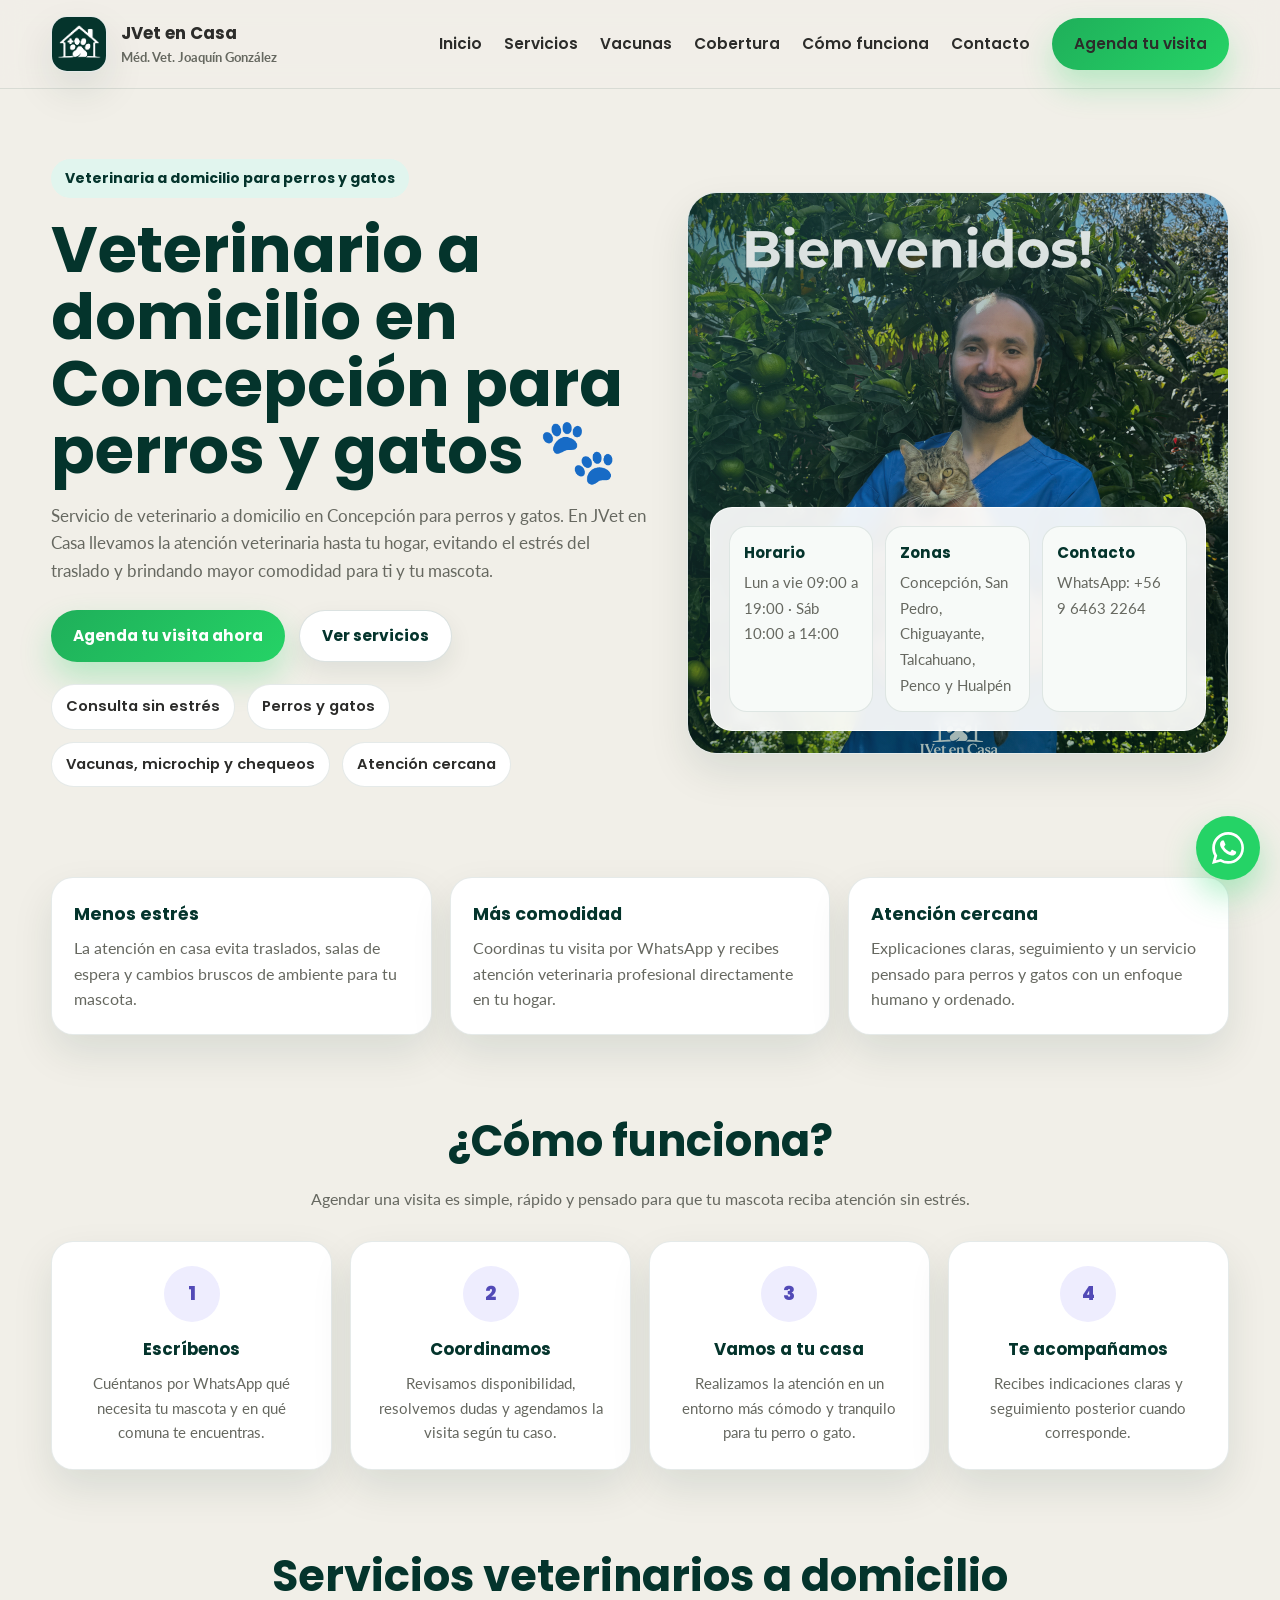
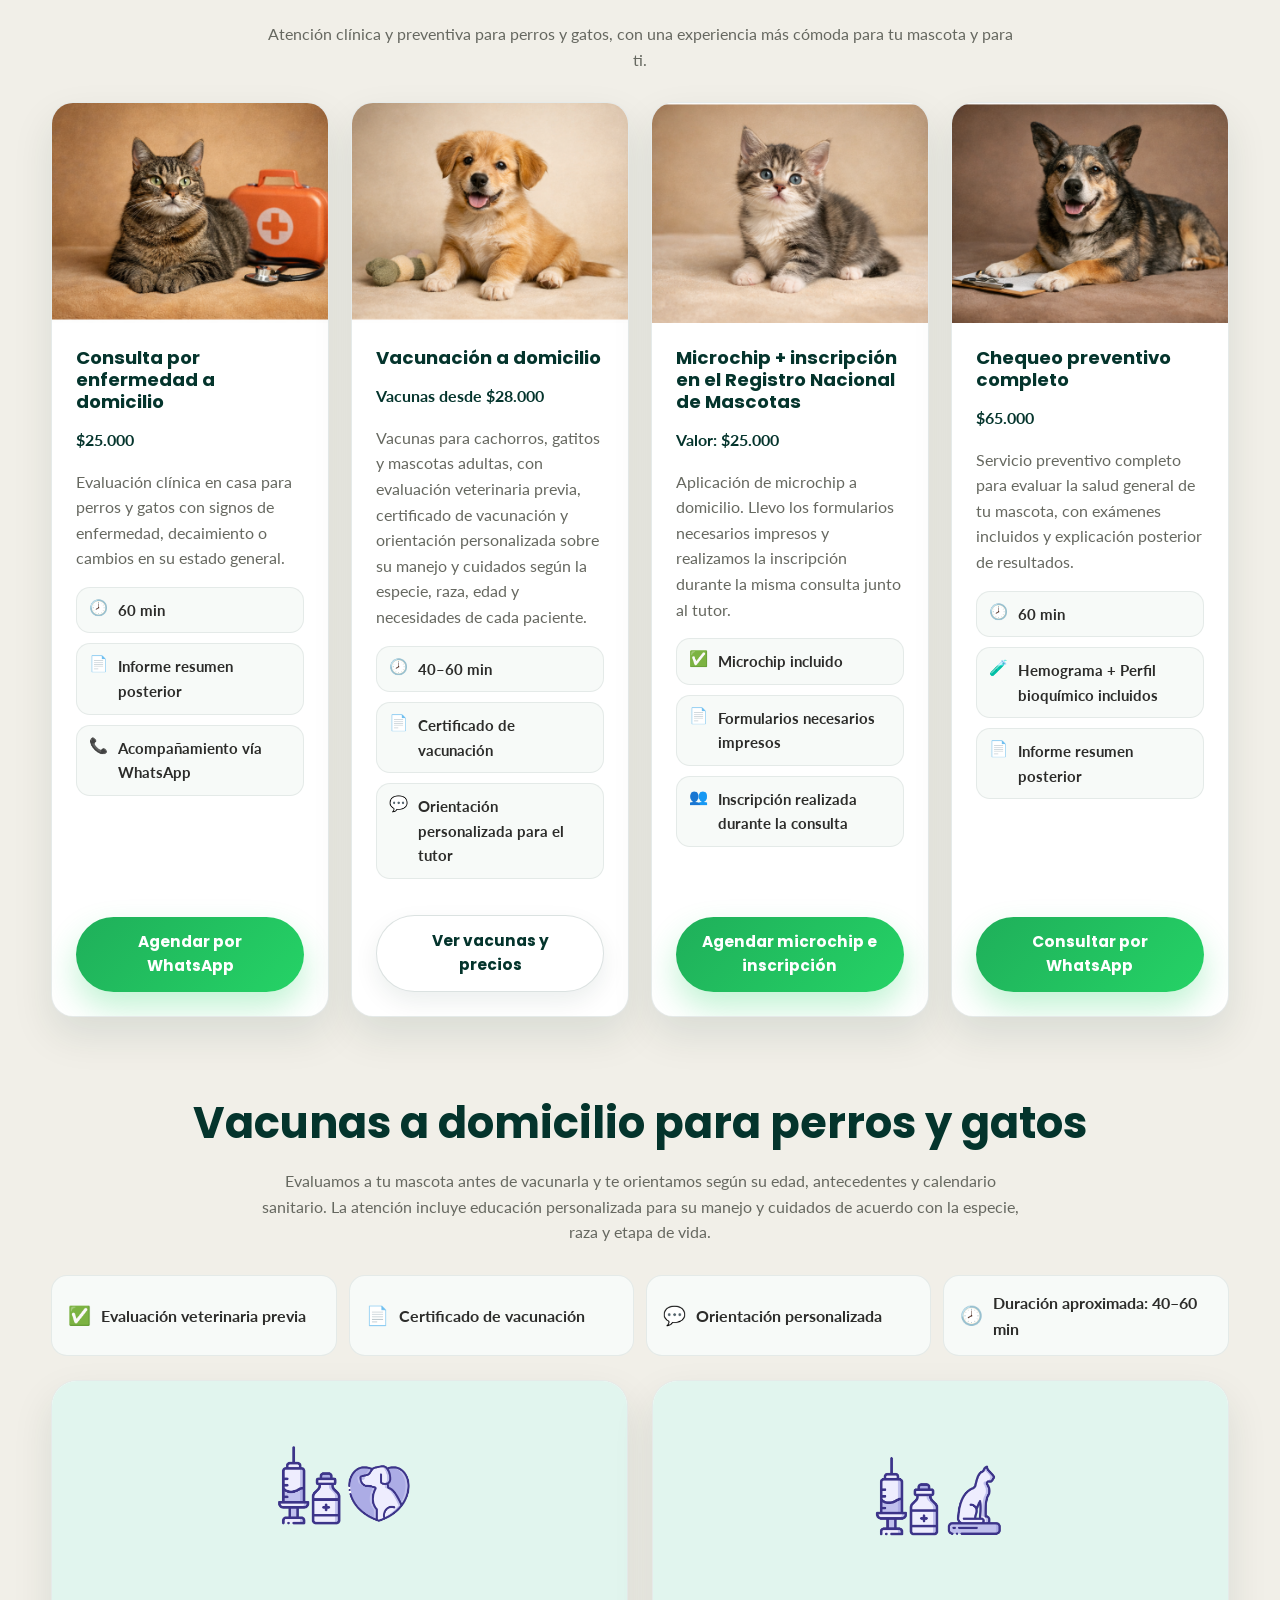
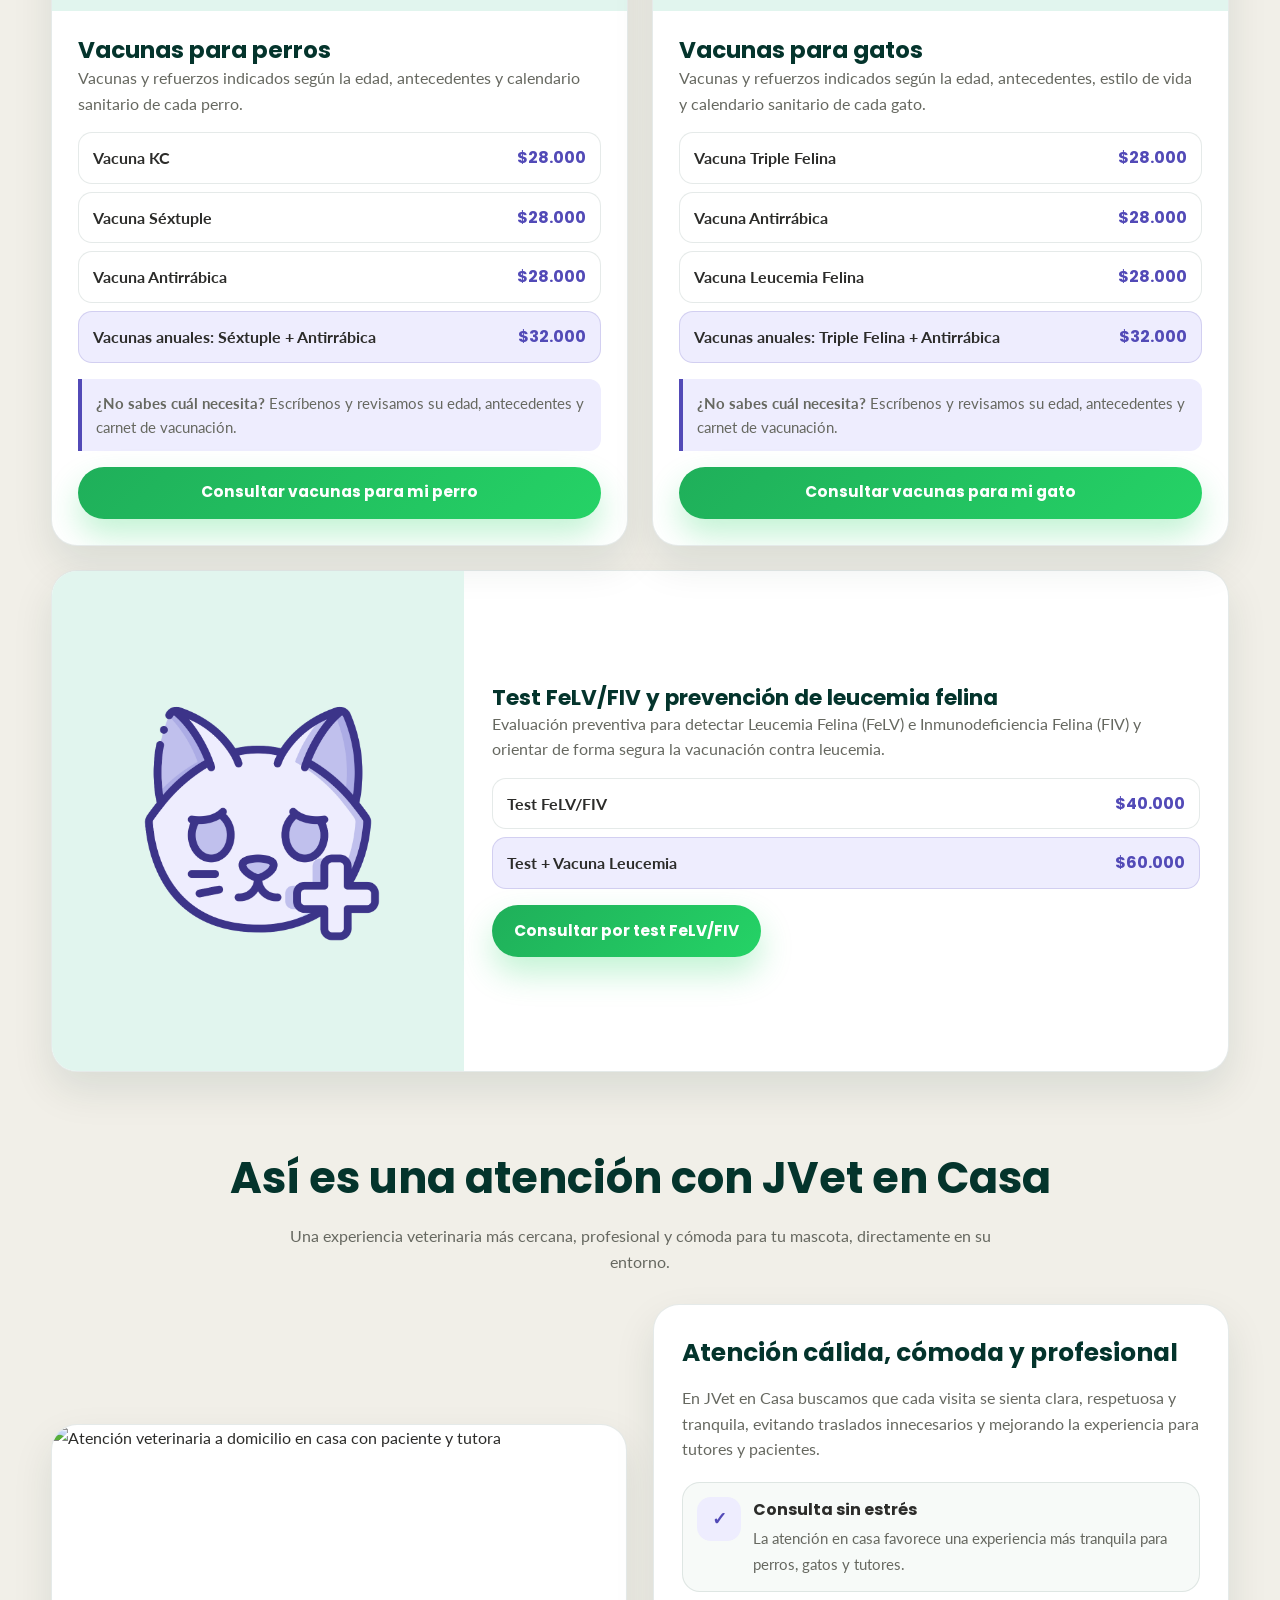
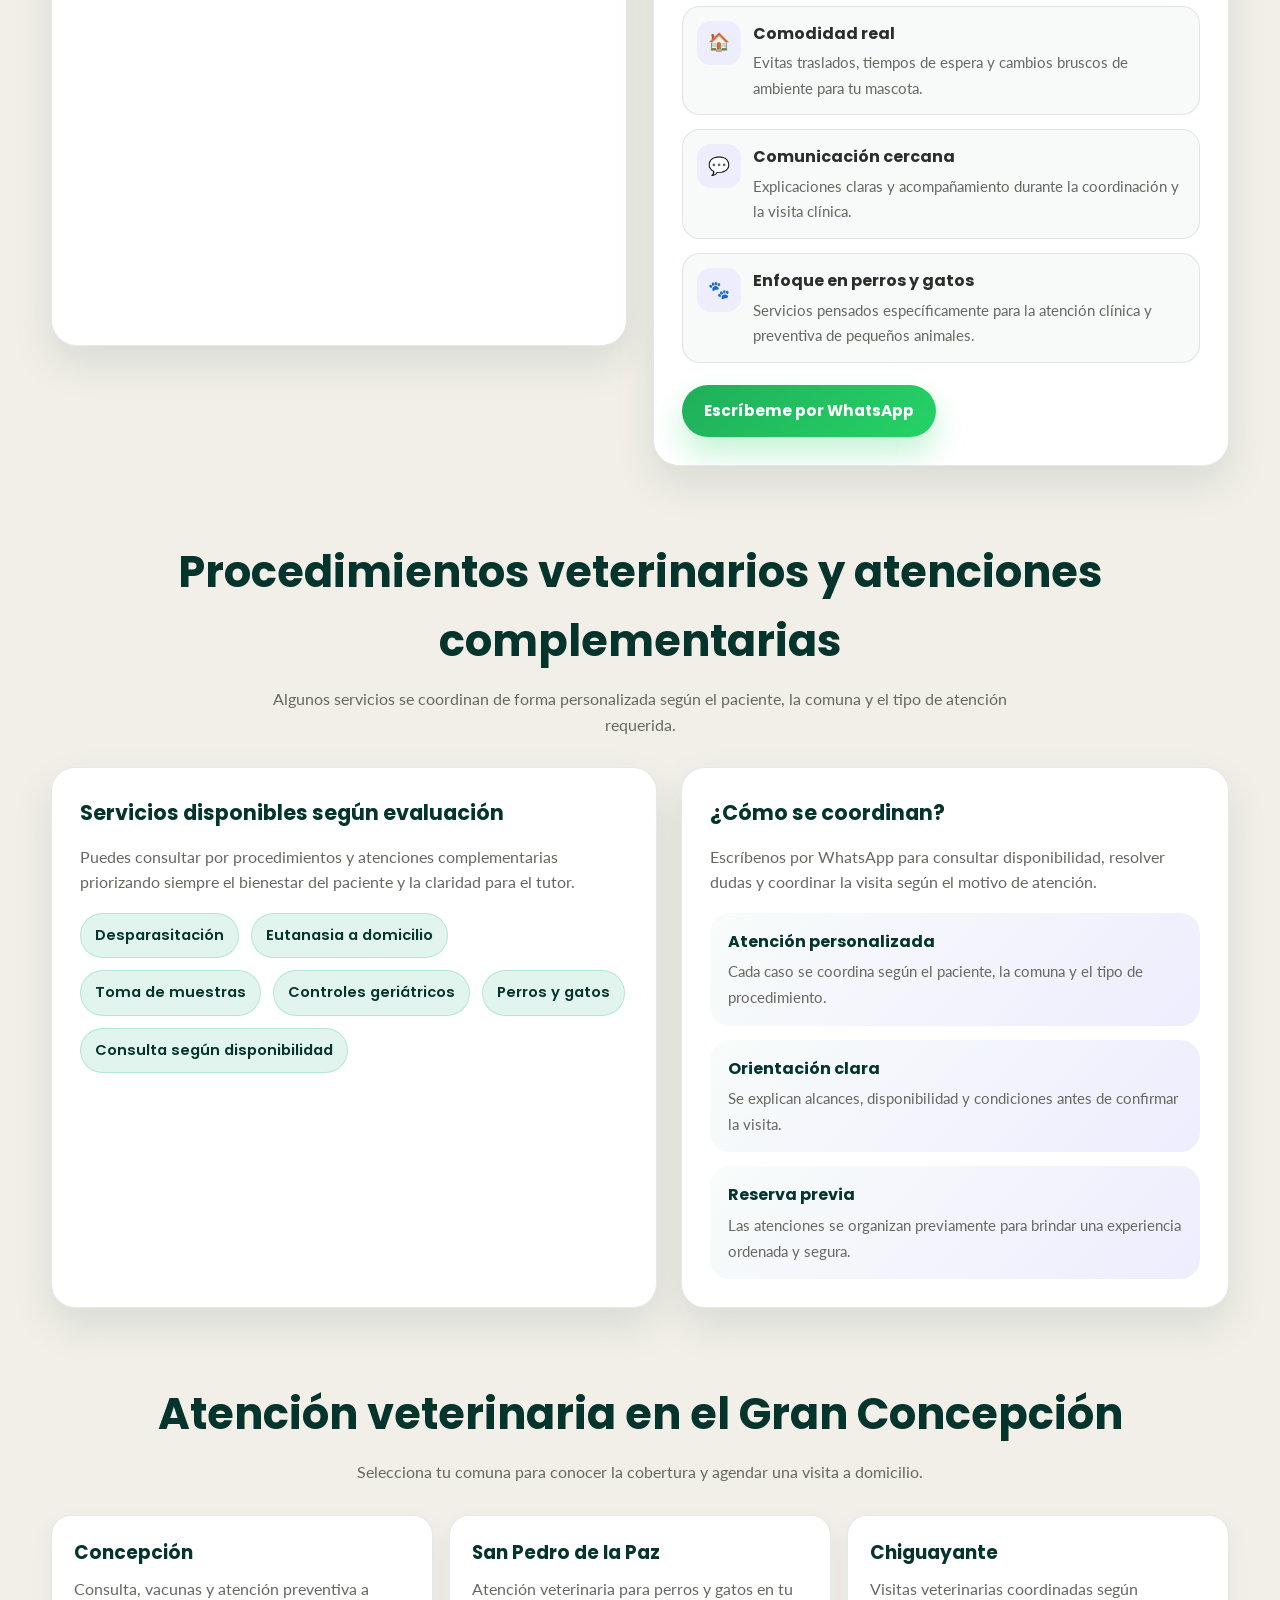
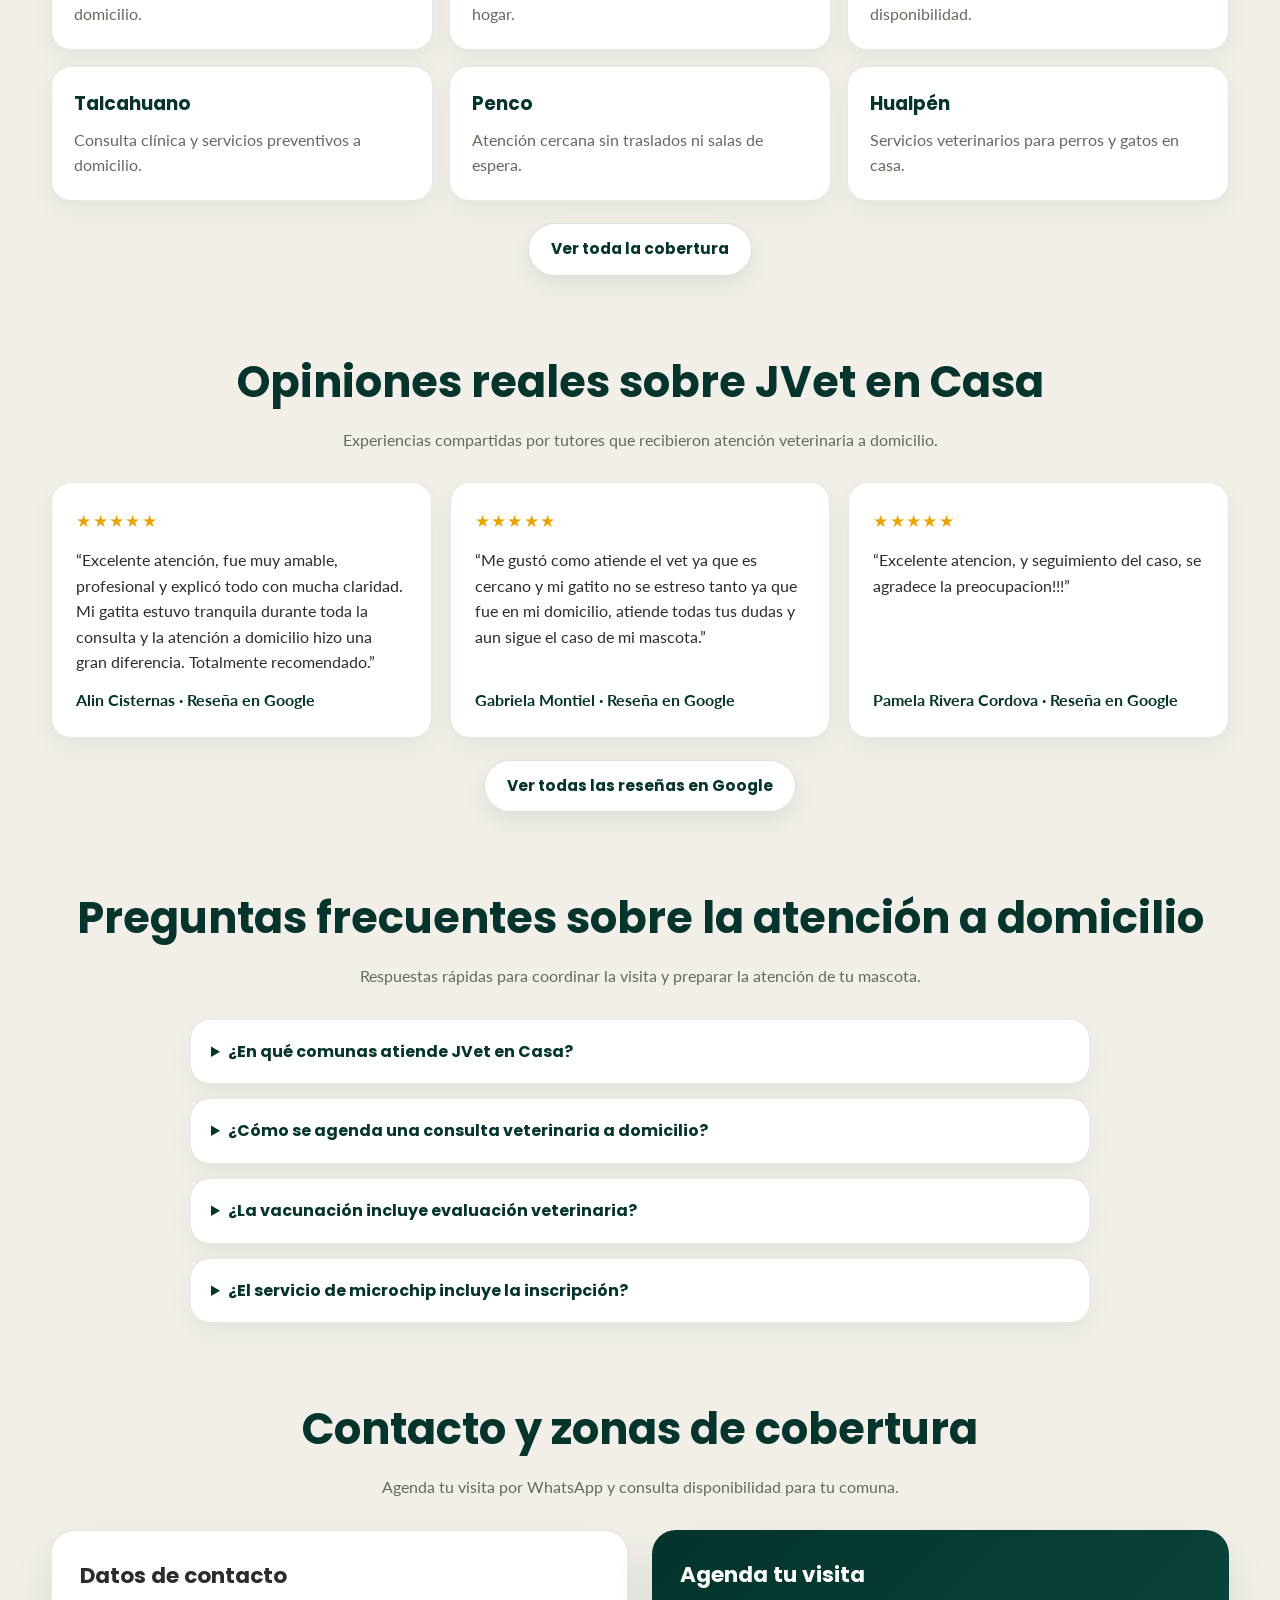
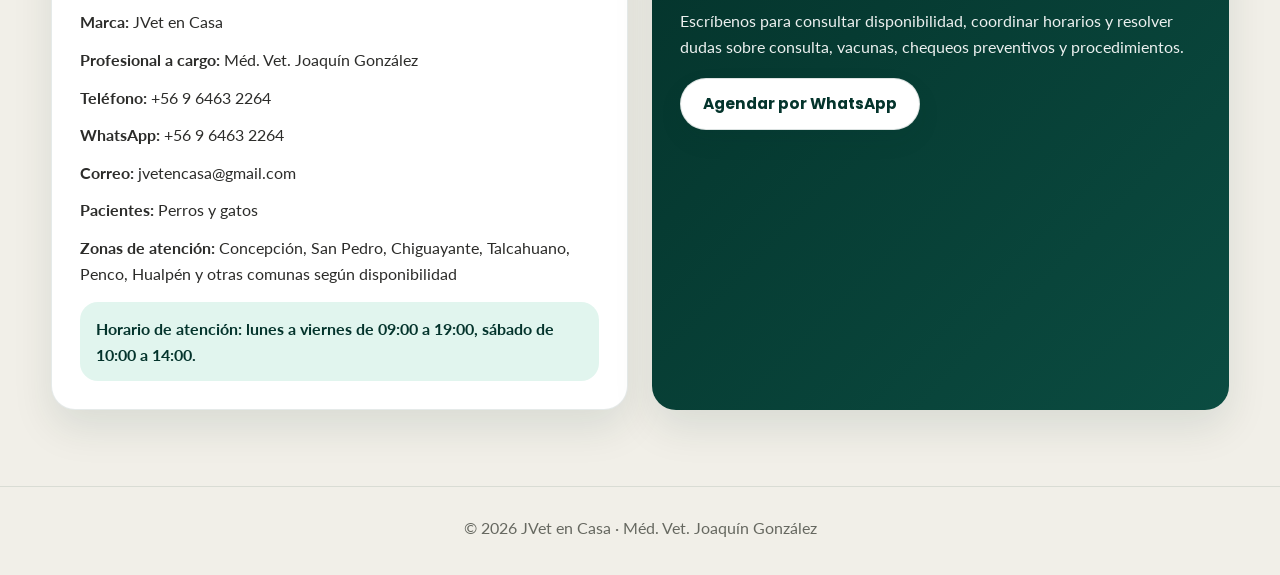
==== commit e7558ce8: "Mejora navegación y presentación móvil de servicios" ====
--- a/index.html
+++ b/index.html
@@ -1512,6 +1512,54 @@
         height: 200px;
       }
     }
+
+    .mobile-menu-toggle { display: none; }
+    .service-price { font-weight: 700; color: var(--primary); margin: 0 0 16px; }
+    .service-price .icon { display: none; }
+    .mobile-service-details > summary { display: none; }
+    .mobile-service-details { margin-bottom: 16px; }
+    @media (max-width: 860px) {
+      .nav { flex-direction: row; align-items: center; flex-wrap: wrap; gap: 12px; }
+      .mobile-menu-toggle { display: inline-flex; align-items: center; gap: 10px; min-height: 44px; padding: 10px 16px; border: 1px solid var(--border); border-radius: 12px; background: white; color: var(--primary); font: inherit; font-weight: 700; cursor: pointer; }
+      .mobile-menu-toggle:focus-visible { outline: 3px solid var(--mint); outline-offset: 3px; }
+      .menu { display: none; width: 100%; flex-wrap: wrap; overflow: visible; padding: 6px 0; }
+      .menu.is-open { display: flex; }
+      .menu .btn-primary { width: 100%; }
+      main { display: flex; flex-direction: column; }
+      main > section { order: 3; }
+      main > #inicio { order: 0; }
+      main > #servicios { order: 1; }
+      main > #vacunas { order: 2; }
+      .hero { padding: 24px 0; }
+      .hero-grid { gap: 20px; }
+      .hero h1 { font-size: clamp(1.8rem, 7.5vw, 2.6rem); line-height: 1.15; }
+      .hero p { font-size: 1rem; margin-bottom: 18px; }
+      .hero .badge { font-size: .75rem; padding: 6px 10px; margin-bottom: 12px; }
+      .hero-points { gap: 6px; }
+      .hero-points span { width: auto; padding: 6px 10px; font-size: .8rem; }
+      .hero-photo { min-height: 240px; padding: 12px; }
+      .hero-overlay { padding: 10px; }
+      .hero-overlay-grid { gap: 6px; }
+      .hero-info-box { padding: 6px 10px; border: 0; background: transparent; }
+      .hero-info-box strong, .hero-info-box span { font-size: .8rem; }
+      .service-media { height: 160px; }
+      .service-body { padding: 18px; }
+      .service-card h3 { margin-bottom: 10px; }
+      .service-price { font-family: "Poppins", sans-serif; font-size: 1.2rem; margin-bottom: 12px; }
+      .mobile-service-details > summary { display: list-item; cursor: pointer; color: var(--primary); font-weight: 700; padding: 10px 0; min-height: 44px; }
+      .mobile-service-details > div { padding-top: 8px; }
+      .service-features { margin-bottom: 8px; }
+      .process-card { text-align: left; padding: 16px; }
+      .process-number { width: 36px; height: 36px; margin: 0 0 8px; font-size: 1rem; }
+      .vaccine-price-list li { gap: 10px; padding: 10px; }
+      .vaccine-price-list .vaccine-name { min-width: 0; }
+      footer { padding-bottom: 90px; }
+      .whatsapp-float { bottom: calc(16px + env(safe-area-inset-bottom, 0px)); }
+    }
+    @media (prefers-reduced-motion: reduce) {
+      html { scroll-behavior: auto; }
+      .whatsapp-float { animation: none; }
+    }
   </style>
 </head>
 <body>
@@ -1525,7 +1573,8 @@
         </div>
       </a>
 
-      <nav class="menu">
+      <button class="mobile-menu-toggle" type="button" aria-expanded="false" aria-controls="main-menu">Menú <span aria-hidden="true">☰</span></button>
+      <nav class="menu" id="main-menu">
         <a href="#inicio">Inicio</a>
         <a href="#servicios">Servicios</a>
         <a href="#vacunas">Vacunas</a>
@@ -1667,20 +1716,18 @@
             </div>
             <div class="service-body">
               <h3>Consulta por enfermedad a domicilio</h3>
-              <p class="service-intro">
-                Evaluaci&#243;n cl&#237;nica en casa para perros y gatos con signos de enfermedad, decaimiento o cambios en su estado general.
-              </p>
-              <ul class="service-features">
-                <li><span class="icon">&#128343;</span><span class="text">60 min</span></li>
-                <li><span class="icon">&#128196;</span><span class="text">Informe resumen posterior</span></li>
-                <li><span class="icon">&#128222;</span><span class="text">Acompa&#241;amiento v&#237;a WhatsApp</span></li>
-                <li>
+              
+              <div class="service-price">
                   <span class="icon">&#128178;</span>
                   <span class="text">
                     <strong>$25.000</strong>
                   </span>
-                </li>
-              </ul>
+                </div>
+<details class="mobile-service-details" open><summary>Ver qué incluye</summary><div><p class="service-intro">
+                Evaluaci&#243;n cl&#237;nica en casa para perros y gatos con signos de enfermedad, decaimiento o cambios en su estado general.
+              </p><ul class="service-features"><li><span class="icon">&#128343;</span><span class="text">60 min</span></li>
+<li><span class="icon">&#128196;</span><span class="text">Informe resumen posterior</span></li>
+<li><span class="icon">&#128222;</span><span class="text">Acompa&#241;amiento v&#237;a WhatsApp</span></li></ul></div></details>
               <a
                 href="https://wa.me/56964632264?text=Hola%2C%20quisiera%20agendar%20una%20consulta%20veterinaria%20a%20domicilio."
                 target="_blank"
@@ -1698,20 +1745,18 @@
             </div>
             <div class="service-body">
               <h3>Vacunaci&#243;n a domicilio</h3>
-              <p class="service-intro">
-                Vacunas para cachorros, gatitos y mascotas adultas, con evaluaci&#243;n veterinaria previa, certificado de vacunaci&#243;n y orientaci&#243;n personalizada sobre su manejo y cuidados seg&#250;n la especie, raza, edad y necesidades de cada paciente.
-              </p>
-              <ul class="service-features">
-                <li><span class="icon">&#128343;</span><span class="text">40&#8211;60 min</span></li>
-                <li><span class="icon">&#128196;</span><span class="text">Certificado de vacunaci&#243;n</span></li>
-                <li><span class="icon">&#128172;</span><span class="text">Orientaci&#243;n personalizada para el tutor</span></li>
-                <li>
+              
+              <div class="service-price">
                   <span class="icon">&#128178;</span>
                   <span class="text">
                     <strong>Vacunas desde $28.000</strong>
                   </span>
-                </li>
-              </ul>
+                </div>
+<details class="mobile-service-details" open><summary>Ver qué incluye</summary><div><p class="service-intro">
+                Vacunas para cachorros, gatitos y mascotas adultas, con evaluaci&#243;n veterinaria previa, certificado de vacunaci&#243;n y orientaci&#243;n personalizada sobre su manejo y cuidados seg&#250;n la especie, raza, edad y necesidades de cada paciente.
+              </p><ul class="service-features"><li><span class="icon">&#128343;</span><span class="text">40&#8211;60 min</span></li>
+<li><span class="icon">&#128196;</span><span class="text">Certificado de vacunaci&#243;n</span></li>
+<li><span class="icon">&#128172;</span><span class="text">Orientaci&#243;n personalizada para el tutor</span></li></ul></div></details>
               <a href="#vacunas" class="btn btn-secondary">Ver vacunas y precios</a>
             </div>
           </article>
@@ -1722,15 +1767,13 @@
             </div>
             <div class="service-body">
               <h3>Microchip + inscripci&#243;n en el Registro Nacional de Mascotas</h3>
-              <p class="service-intro">
+              
+              <div class="service-price"><span class="icon">&#128178;</span><span class="text">Valor: $25.000</span></div>
+<details class="mobile-service-details" open><summary>Ver qué incluye</summary><div><p class="service-intro">
                 Aplicaci&#243;n de microchip a domicilio. Llevo los formularios necesarios impresos y realizamos la inscripci&#243;n durante la misma consulta junto al tutor.
-              </p>
-              <ul class="service-features">
-                <li><span class="icon">&#9989;</span><span class="text">Microchip incluido</span></li>
-                <li><span class="icon">&#128196;</span><span class="text">Formularios necesarios impresos</span></li>
-                <li><span class="icon">&#128101;</span><span class="text">Inscripci&#243;n realizada durante la consulta</span></li>
-                <li><span class="icon">&#128178;</span><span class="text">Valor: $25.000</span></li>
-              </ul>
+              </p><ul class="service-features"><li><span class="icon">&#9989;</span><span class="text">Microchip incluido</span></li>
+<li><span class="icon">&#128196;</span><span class="text">Formularios necesarios impresos</span></li>
+<li><span class="icon">&#128101;</span><span class="text">Inscripci&#243;n realizada durante la consulta</span></li></ul></div></details>
               <a
                 href="https://wa.me/56964632264?text=Hola%2C%20quiero%20agendar%20la%20aplicaci%C3%B3n%20de%20microchip%20y%20la%20inscripci%C3%B3n%20de%20mi%20mascota.%20Vivo%20en%20___%20y%20mi%20mascota%20es%20un%20perro%2Fgato%20de%20___%20a%C3%B1os."
                 target="_blank"
@@ -1748,20 +1791,18 @@
             </div>
             <div class="service-body">
               <h3>Chequeo preventivo completo</h3>
-              <p class="service-intro">
-                Servicio preventivo completo para evaluar la salud general de tu mascota, con ex&#225;menes incluidos y explicaci&#243;n posterior de resultados.
-              </p>
-              <ul class="service-features">
-                <li><span class="icon">&#128343;</span><span class="text">60 min</span></li>
-                <li><span class="icon">&#129514;</span><span class="text">Hemograma + Perfil bioqu&#237;mico incluidos</span></li>
-                <li><span class="icon">&#128196;</span><span class="text">Informe resumen posterior</span></li>
-                <li>
+              
+              <div class="service-price">
                   <span class="icon">&#128178;</span>
                   <span class="text">
                     <strong>$65.000</strong>
                   </span>
-                </li>
-              </ul>
+                </div>
+<details class="mobile-service-details" open><summary>Ver qué incluye</summary><div><p class="service-intro">
+                Servicio preventivo completo para evaluar la salud general de tu mascota, con ex&#225;menes incluidos y explicaci&#243;n posterior de resultados.
+              </p><ul class="service-features"><li><span class="icon">&#128343;</span><span class="text">60 min</span></li>
+<li><span class="icon">&#129514;</span><span class="text">Hemograma + Perfil bioqu&#237;mico incluidos</span></li>
+<li><span class="icon">&#128196;</span><span class="text">Informe resumen posterior</span></li></ul></div></details>
               <a
                 href="https://wa.me/56964632264?text=Hola%2C%20quisiera%20consultar%20por%20el%20chequeo%20preventivo%20completo."
                 target="_blank"
@@ -2151,7 +2192,7 @@
     aria-label="WhatsApp"
     title="Escríbenos por WhatsApp"
   >
-    ✆
+    <svg viewBox="0 0 24 24" width="32" height="32" fill="currentColor" aria-hidden="true"><path d="M20.52 3.48A11.86 11.86 0 0 0 12.05 0C5.47 0 .12 5.35.12 11.93c0 2.1.55 4.15 1.6 5.96L0 24l6.25-1.64a11.9 11.9 0 0 0 5.8 1.48h.01C18.64 23.84 24 18.49 24 11.91c0-3.18-1.24-6.18-3.48-8.43ZM12.06 21.82a9.9 9.9 0 0 1-5.04-1.38l-.36-.21-3.71.97.99-3.61-.24-.37a9.87 9.87 0 0 1-1.51-5.29c0-5.46 4.45-9.91 9.92-9.91 2.65 0 5.13 1.03 7 2.9a9.85 9.85 0 0 1 2.9 7c0 5.47-4.45 9.9-9.95 9.9Zm5.44-7.42c-.3-.15-1.76-.87-2.03-.97-.27-.1-.47-.15-.67.15-.2.3-.77.97-.94 1.17-.17.2-.35.22-.65.07-.3-.15-1.26-.46-2.4-1.48-.89-.79-1.49-1.77-1.66-2.07-.17-.3-.02-.46.13-.61.14-.13.3-.35.45-.52.15-.17.2-.3.3-.5.1-.2.05-.37-.02-.52-.08-.15-.67-1.61-.92-2.21-.24-.58-.49-.5-.67-.51h-.57c-.2 0-.52.07-.79.37-.27.3-1.04 1.02-1.04 2.48s1.07 2.88 1.22 3.08c.15.2 2.1 3.2 5.08 4.49.71.3 1.27.48 1.7.61.71.23 1.36.19 1.87.12.57-.09 1.76-.72 2.01-1.42.25-.7.25-1.29.17-1.42-.07-.12-.27-.2-.57-.35Z"/></svg>
   </a>
   <footer>
     <div class="container">
@@ -2160,6 +2201,29 @@
   </footer>
 
   <script>
+    const mobileLayout = window.matchMedia("(max-width: 860px)");
+    const menuToggle = document.querySelector(".mobile-menu-toggle");
+    const mainMenu = document.getElementById("main-menu");
+    function closeMenu() {
+      mainMenu.classList.remove("is-open");
+      menuToggle.setAttribute("aria-expanded", "false");
+    }
+    menuToggle.addEventListener("click", function () {
+      const expanded = menuToggle.getAttribute("aria-expanded") !== "true";
+      menuToggle.setAttribute("aria-expanded", String(expanded));
+      mainMenu.classList.toggle("is-open", expanded);
+    });
+    mainMenu.querySelectorAll("a").forEach(function (link) { link.addEventListener("click", closeMenu); });
+    document.addEventListener("keydown", function (event) {
+      if (event.key === "Escape" && mainMenu.classList.contains("is-open")) { closeMenu(); menuToggle.focus(); }
+    });
+    function syncMobileLayout() {
+      document.querySelectorAll(".mobile-service-details").forEach(function (details) { details.open = !mobileLayout.matches; });
+      closeMenu();
+    }
+    mobileLayout.addEventListener("change", syncMobileLayout);
+    syncMobileLayout();
+
     document.getElementById("year").textContent = new Date().getFullYear();
 
     document.querySelectorAll('a[href^="https://wa.me/"]').forEach(function (link) {
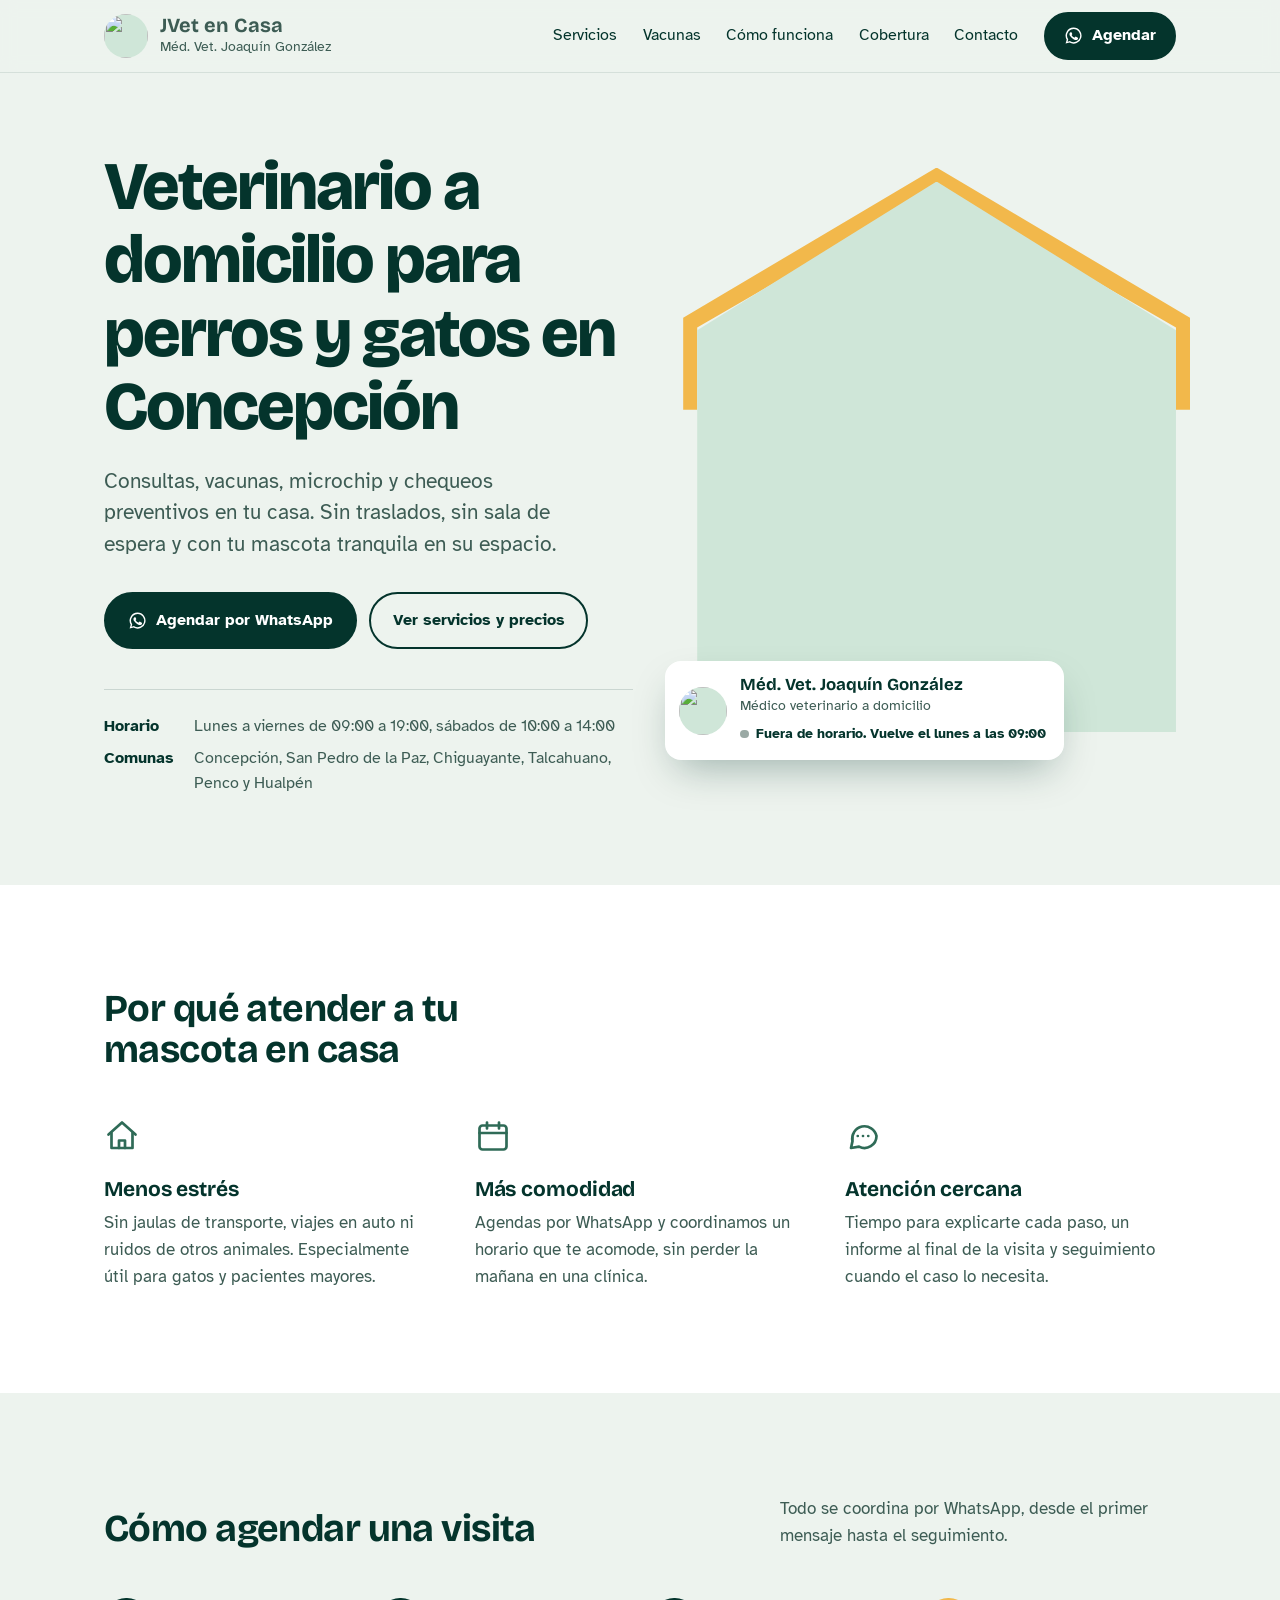
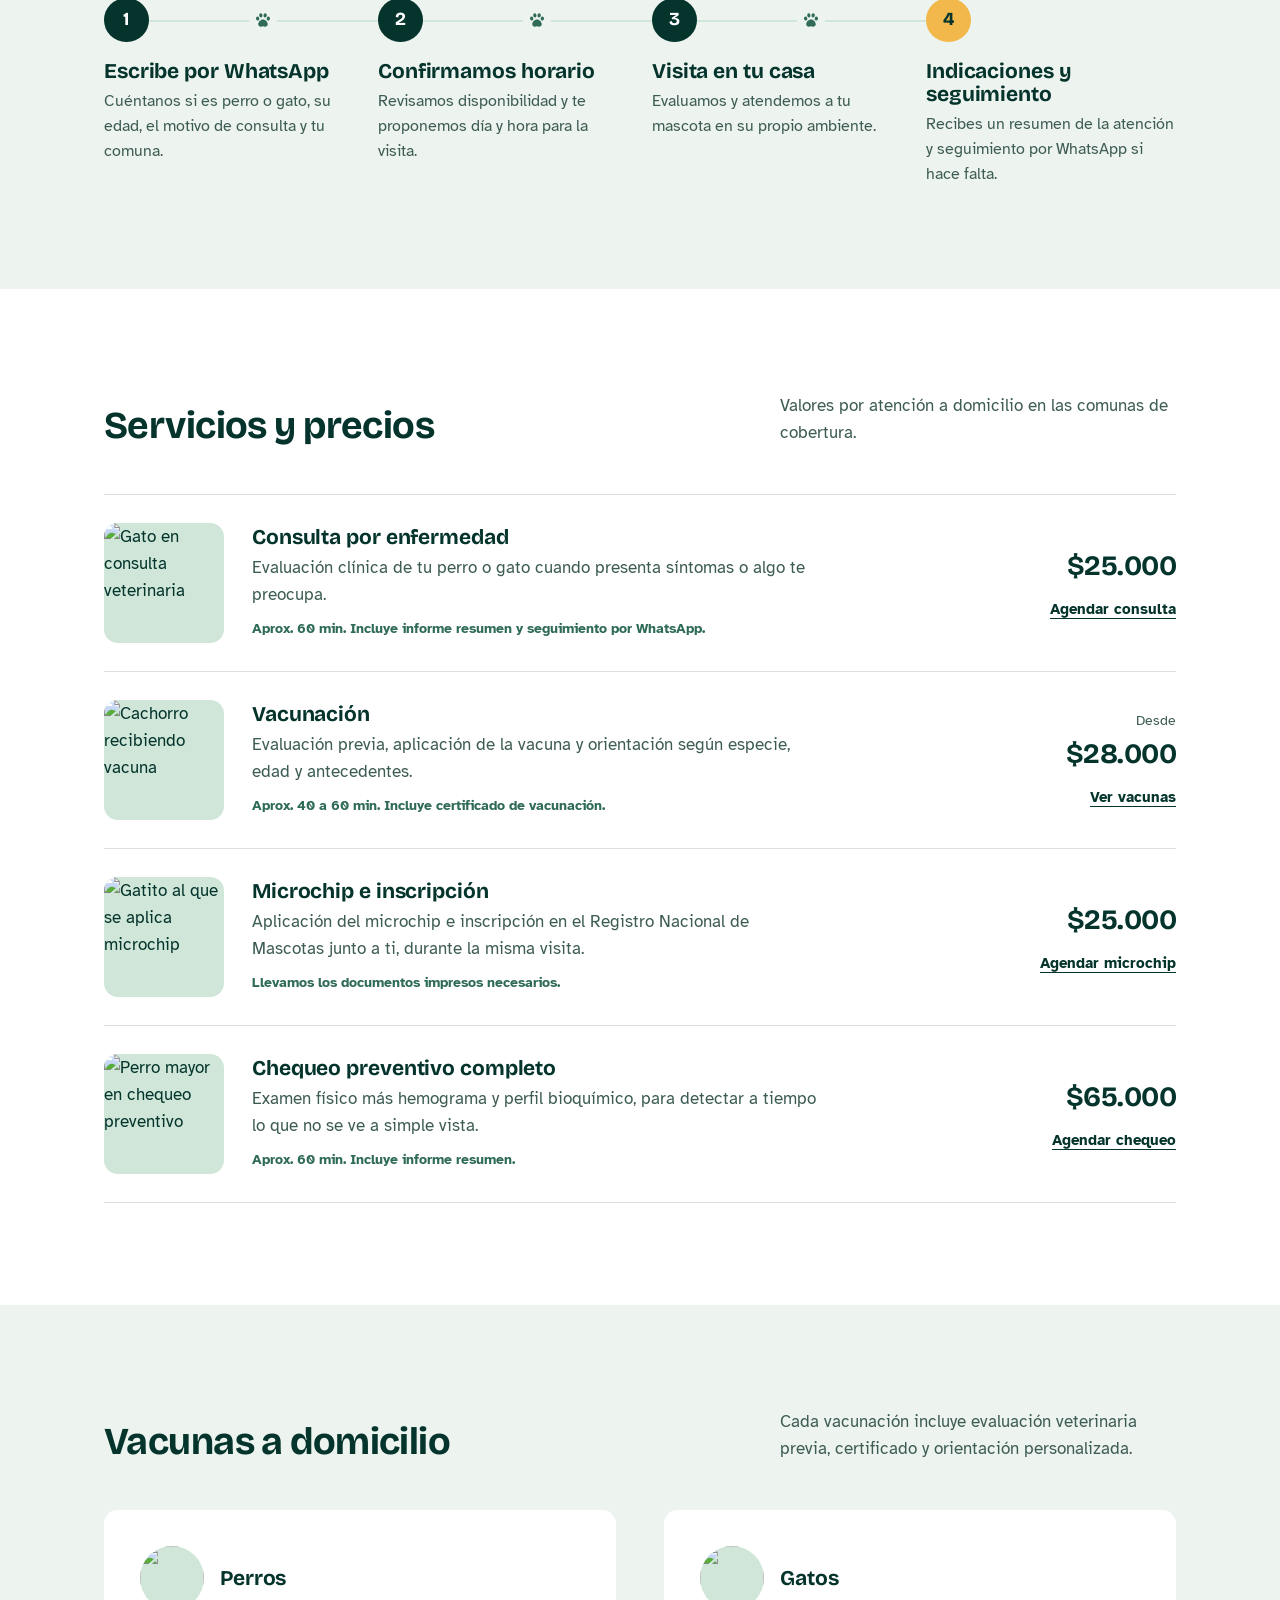
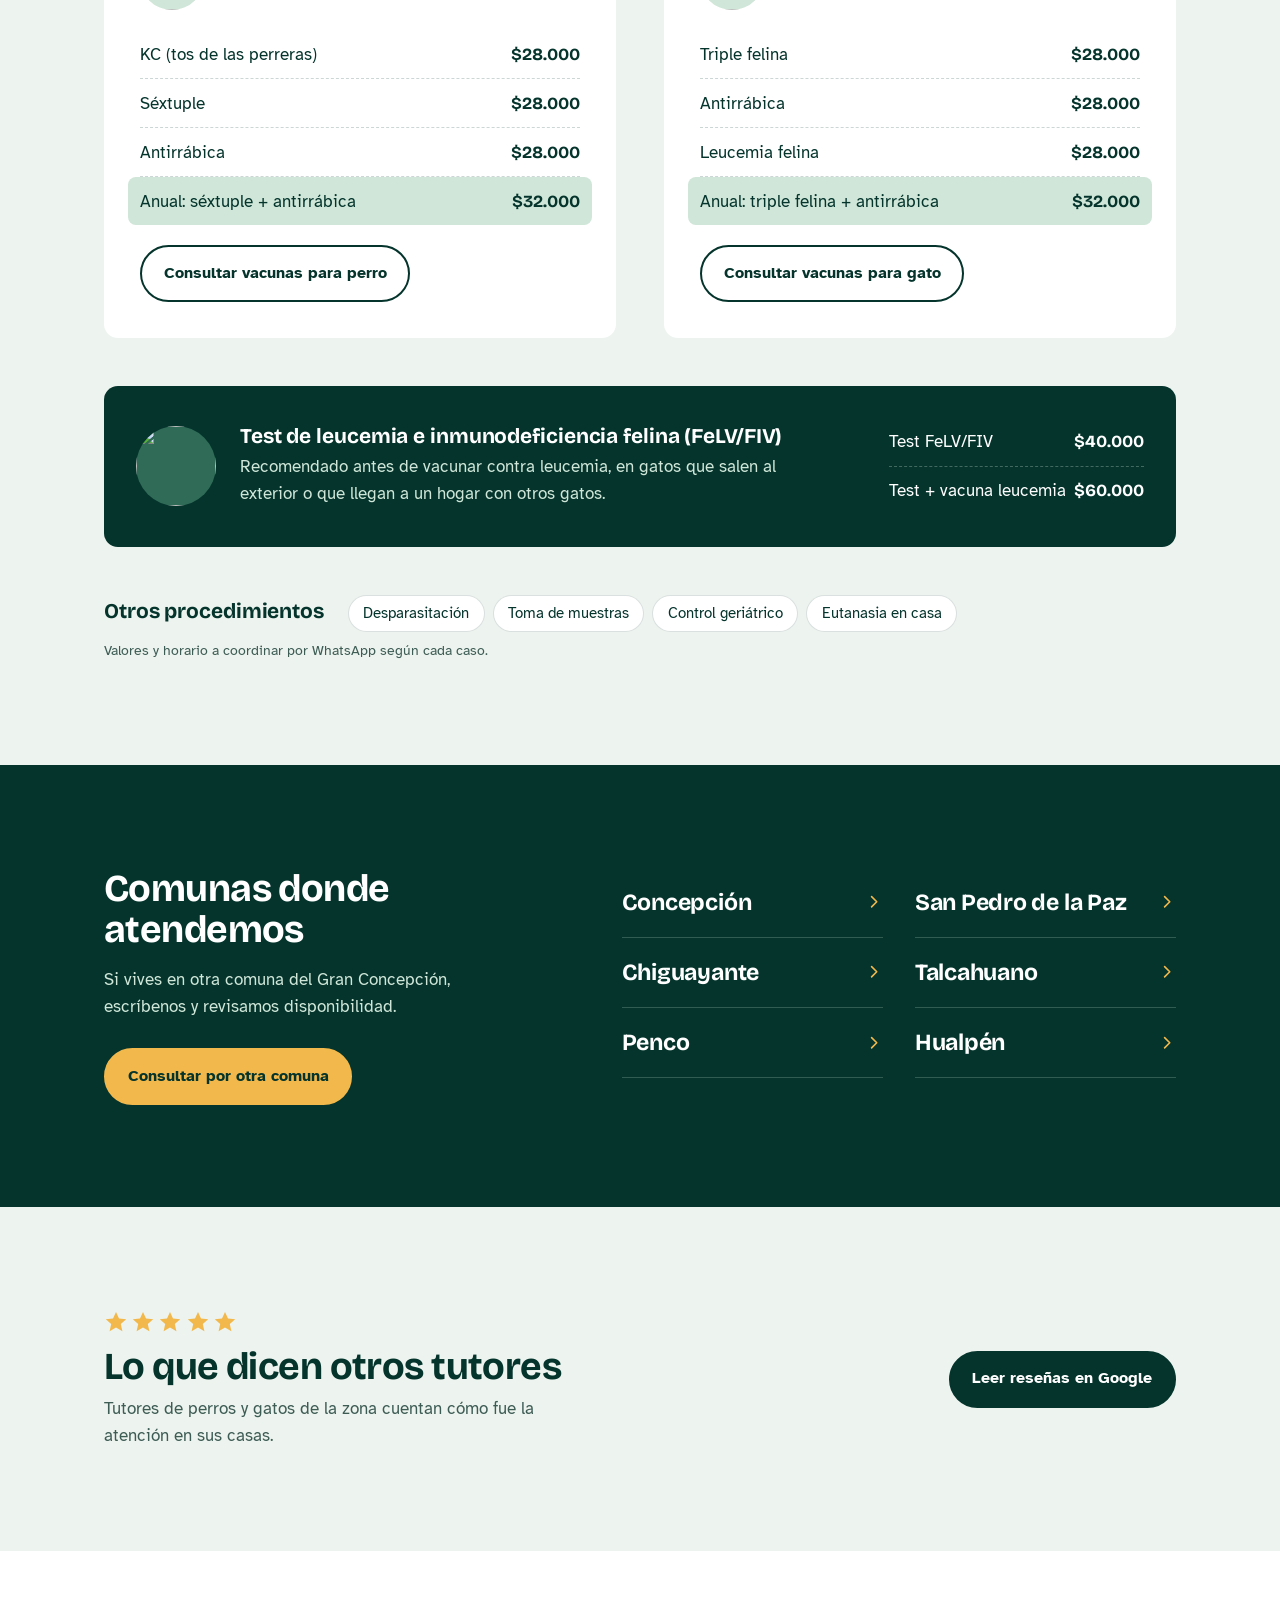
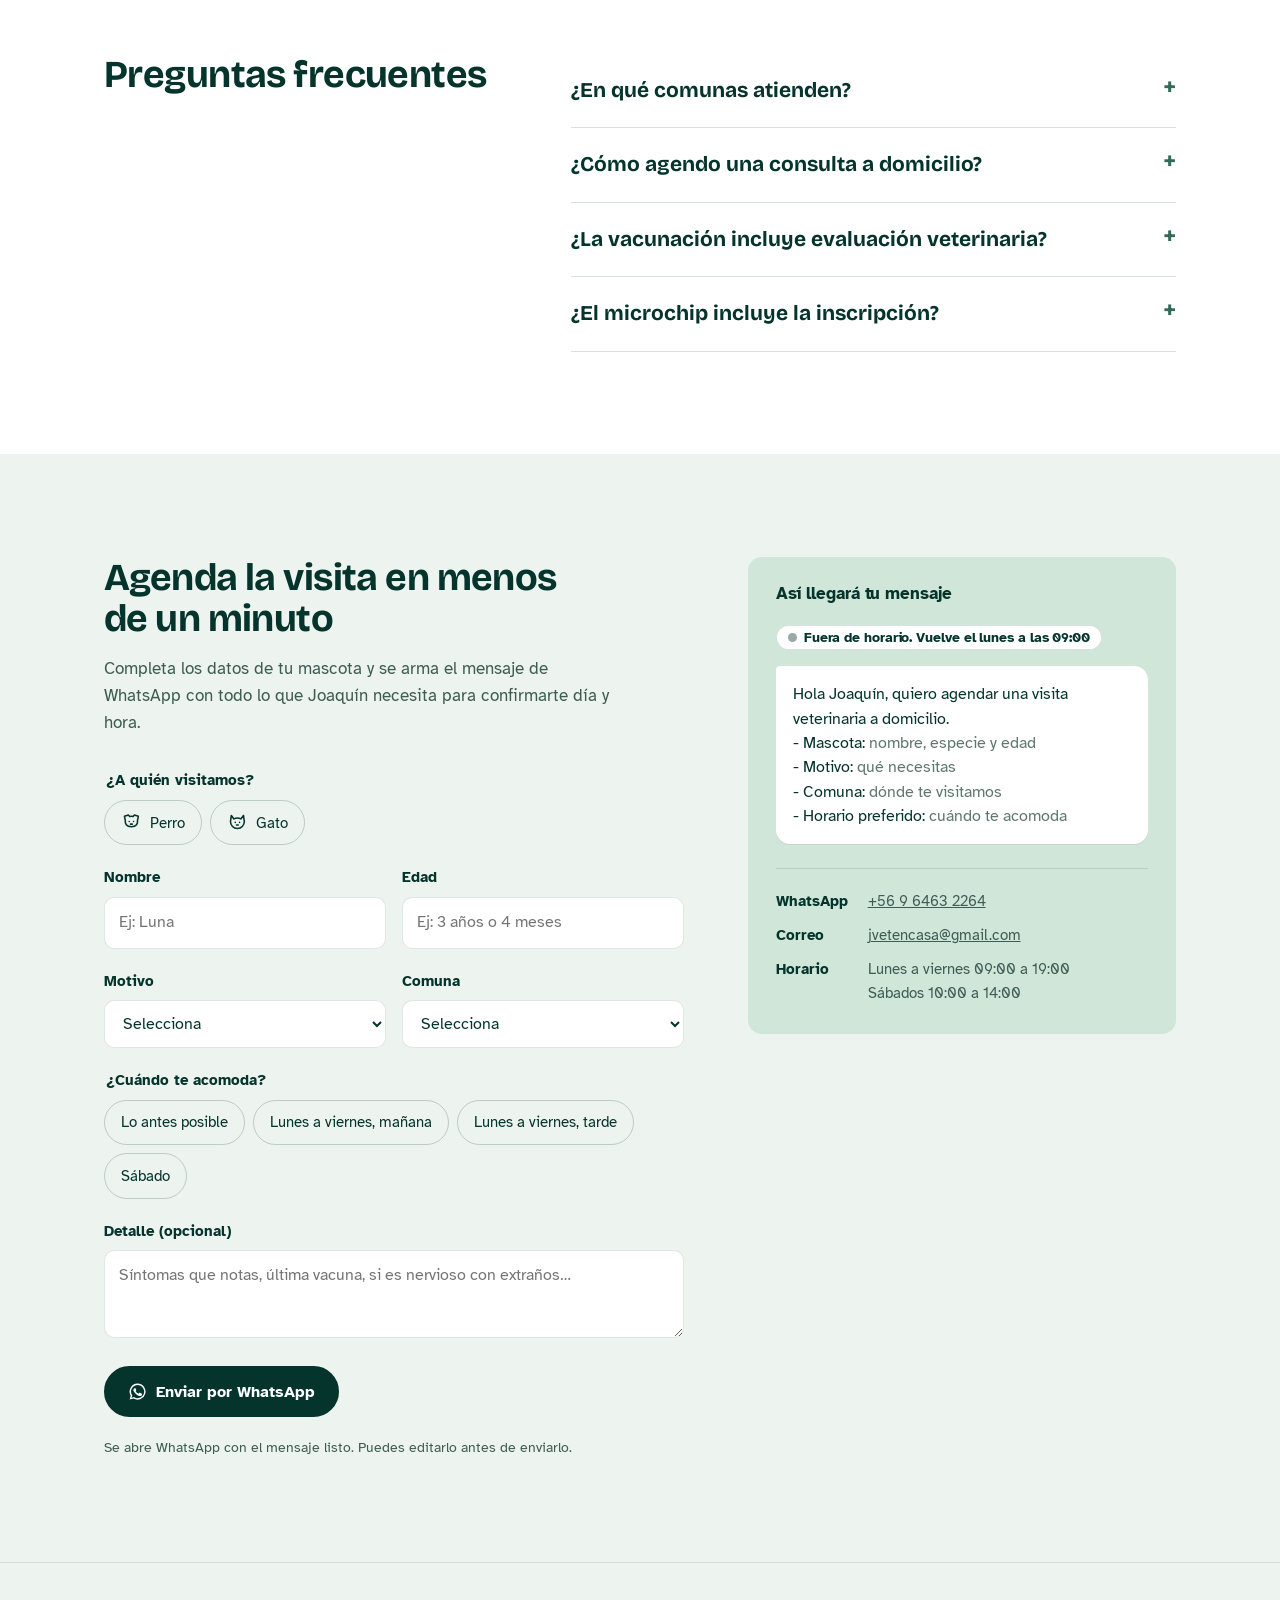
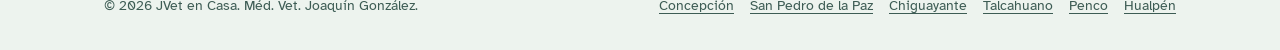
==== commit af215994: "Actualiza la portada y las páginas de cobertura de JVet en Casa" ====
--- a/index.html
+++ b/index.html
@@ -1,2242 +1,380 @@
-<!DOCTYPE html>
-<html lang="es">
-<head>
-  <!-- Google tag (gtag.js) -->
-  <script async src="https://www.googletagmanager.com/gtag/js?id=G-MX7EMP1ES6"></script>
-  <script>
-    window.dataLayer = window.dataLayer || [];
-    function gtag(){dataLayer.push(arguments);}
-    gtag('js', new Date());
-    gtag('config', 'G-MX7EMP1ES6');
-  </script>
-
-  <meta charset="UTF-8" />
-  <meta name="viewport" content="width=device-width, initial-scale=1.0" />
-  <title>Veterinario a domicilio en Gran Concepción | JVet en Casa</title>
-  <meta
-    name="description"
-    content="Veterinario a domicilio en Concepción, San Pedro, Chiguayante, Talcahuano y Penco. Consultas, vacunas, microchip y chequeos para perros y gatos."
-  />
-  <meta name="author" content="Méd. Vet. Joaquín González" />
-  <meta name="robots" content="index, follow, max-image-preview:large" />
-  <meta name="geo.region" content="CL-BI" />
-  <meta name="geo.placename" content="Concepción, Biobío" />
-
-  <link rel="canonical" href="https://jvetencasa.cl/" />
-  <meta property="og:locale" content="es_CL" />
-  <meta property="og:type" content="website" />
-  <meta property="og:site_name" content="JVet en Casa" />
-  <meta property="og:title" content="Veterinario a domicilio en Gran Concepción | JVet en Casa" />
-  <meta property="og:description" content="Atención veterinaria a domicilio para perros y gatos en Concepción y comunas del Gran Concepción. Consulta, vacunas, microchip y chequeos." />
-  <meta property="og:url" content="https://jvetencasa.cl/" />
-  <meta property="og:image" content="https://jvetencasa.cl/perfil-jvet.png" />
-  <meta property="og:image:alt" content="Símbolo oficial de JVet en Casa" />
-  <meta name="twitter:card" content="summary_large_image" />
-  <meta name="twitter:title" content="Veterinario a domicilio en Gran Concepción | JVet en Casa" />
-  <meta name="twitter:description" content="Consulta, vacunas, microchip y chequeos para perros y gatos directamente en tu hogar." />
-  <meta name="twitter:image" content="https://jvetencasa.cl/perfil-jvet.png" />
-  <link rel="icon" type="image/png" sizes="32x32" href="/favicon-32x32.png" />
-  <link rel="icon" type="image/png" sizes="16x16" href="/favicon-16x16.png" />
-  <link rel="icon" href="/favicon.ico" />
-  <link rel="apple-touch-icon" sizes="180x180" href="/apple-touch-icon.png" />
-  <link rel="manifest" href="/site.webmanifest" />
-  <meta name="theme-color" content="#04342C" />
-  <link rel="preconnect" href="https://fonts.googleapis.com" />
-  <link rel="preconnect" href="https://fonts.gstatic.com" crossorigin />
-  <link
-    href="https://fonts.googleapis.com/css2?family=Lato:wght@400;700&family=Poppins:wght@400;600;700;800&display=swap"
-    rel="stylesheet"
-  />
-
-  <script type="application/ld+json">
-  {
-    "@context": "https://schema.org",
-    "@type": ["VeterinaryCare", "LocalBusiness"],
-    "@id": "https://jvetencasa.cl/#negocio",
-    "name": "JVet en Casa",
-    "description": "Atención veterinaria a domicilio para perros y gatos en el Gran Concepción.",
-    "url": "https://jvetencasa.cl/",
-    "logo": "https://jvetencasa.cl/perfil-jvet.png",
-    "image": "https://jvetencasa.cl/foto-portada.jpg",
-    "telephone": "+56964632264",
-    "email": "jvetencasa@gmail.com",
-    "priceRange": "$$",
-    "currenciesAccepted": "CLP",
-    "areaServed": [
-      {"@type": "City", "name": "Concepción"},
-      {"@type": "City", "name": "San Pedro de la Paz"},
-      {"@type": "City", "name": "Chiguayante"},
-      {"@type": "City", "name": "Talcahuano"},
-      {"@type": "City", "name": "Penco"},
-      {"@type": "City", "name": "Hualpén"}
-    ],
-    "openingHoursSpecification": [
-      {
-        "@type": "OpeningHoursSpecification",
-        "dayOfWeek": ["Monday", "Tuesday", "Wednesday", "Thursday", "Friday"],
-        "opens": "09:00",
-        "closes": "19:00"
-      },
-      {
-        "@type": "OpeningHoursSpecification",
-        "dayOfWeek": "Saturday",
-        "opens": "10:00",
-        "closes": "14:00"
-      }
-    ],
-    "founder": {
-      "@type": "Person",
-      "name": "Joaquín González",
-      "jobTitle": "Médico veterinario"
-    },
-    "hasOfferCatalog": {
-      "@type": "OfferCatalog",
-      "name": "Servicios veterinarios a domicilio",
-      "itemListElement": [
-        {"@type": "Offer", "itemOffered": {"@type": "Service", "name": "Consulta veterinaria a domicilio"}},
-        {"@type": "Offer", "itemOffered": {"@type": "Service", "name": "Vacunación a domicilio para perros y gatos"}},
-        {"@type": "Offer", "itemOffered": {"@type": "Service", "name": "Microchip e inscripción en el Registro Nacional de Mascotas"}},
-        {"@type": "Offer", "itemOffered": {"@type": "Service", "name": "Chequeo preventivo con exámenes"}}
-      ]
-    }
-  }
-  </script>
-
-  <script type="application/ld+json">
-  {
-    "@context": "https://schema.org",
-    "@type": "FAQPage",
-    "mainEntity": [
-      {
-        "@type": "Question",
-        "name": "¿En qué comunas atiende JVet en Casa?",
-        "acceptedAnswer": {"@type": "Answer", "text": "JVet en Casa atiende principalmente en Concepción, San Pedro de la Paz, Chiguayante, Talcahuano, Penco y Hualpén, sujeto a disponibilidad."}
-      },
-      {
-        "@type": "Question",
-        "name": "¿Cómo se agenda una consulta veterinaria a domicilio?",
-        "acceptedAnswer": {"@type": "Answer", "text": "La visita se coordina por WhatsApp indicando la comuna, el motivo de consulta y los datos básicos de la mascota."}
-      },
-      {
-        "@type": "Question",
-        "name": "¿La vacunación incluye evaluación veterinaria?",
-        "acceptedAnswer": {"@type": "Answer", "text": "Sí. Antes de vacunar se realiza una evaluación veterinaria y se entrega certificado, junto con orientación personalizada para el cuidado del paciente."}
-      },
-      {
-        "@type": "Question",
-        "name": "¿El servicio de microchip incluye la inscripción?",
-        "acceptedAnswer": {"@type": "Answer", "text": "Sí. El servicio incluye el microchip, los documentos impresos necesarios y la inscripción junto al tutor durante la consulta."}
-      }
-    ]
-  }
-  </script>
-
-  <style>
-    :root {
-      --primary: #04342C;
-      --primary-2: #0B4C41;
-      --mint: #5DCAA5;
-      --mint-soft: #E1F5EE;
-      --bg: #F1EFE8;
-      --surface: #FFFFFF;
-      --surface-soft: #F7FAF8;
-      --purple: #524AB7;
-      --purple-soft: #EEEDFE;
-      --text: #2C2C2A;
-      --muted: #666860;
-      --gray: #888780;
-      --border: rgba(4, 52, 44, 0.10);
-      --shadow: 0 18px 40px rgba(4, 52, 44, 0.10);
-      --radius: 24px;
-      --max-width: 1180px;
-    }
-
-    * { box-sizing: border-box; margin: 0; padding: 0; }
-    html { scroll-behavior: smooth; }
-    body {
-      font-family: "Lato", Arial, sans-serif;
-      background: var(--bg);
-      color: var(--text);
-      line-height: 1.6;
-    }
-
-    img { display: block; max-width: 100%; }
-    a { text-decoration: none; color: inherit; }
-
-    .container {
-      width: min(92%, var(--max-width));
-      margin: 0 auto;
-    }
-
-    .topbar {
-      position: sticky;
-      top: 0;
-      z-index: 1000;
-      background: rgba(241, 239, 232, 0.94);
-      backdrop-filter: blur(12px);
-      border-bottom: 1px solid var(--border);
-    }
-
-    .nav {
-      display: flex;
-      justify-content: space-between;
-      align-items: center;
-      gap: 20px;
-      padding: 16px 0;
-    }
-
-    .brand {
-      display: flex;
-      align-items: center;
-      gap: 14px;
-      min-width: 0;
-    }
-
-    .brand-logo {
-      width: 56px;
-      height: 56px;
-      border-radius: 16px;
-      background: #fff;
-      border: 1px solid var(--border);
-      box-shadow: var(--shadow);
-      padding: 0;
-      object-fit: cover;
-      flex-shrink: 0;
-    }
-
-    .brand-copy strong {
-      display: block;
-      font-family: "Poppins", sans-serif;
-      font-size: 1.05rem;
-      color: var(--text);
-    }
-
-    .brand-copy span {
-      display: block;
-      font-size: 0.84rem;
-      color: var(--muted);
-      font-weight: 700;
-    }
-
-    .menu {
-      display: flex;
-      align-items: center;
-      gap: 22px;
-      flex-wrap: wrap;
-    }
-
-    .menu a {
-      font-family: "Poppins", sans-serif;
-      font-size: 0.96rem;
-      font-weight: 600;
-      color: var(--text);
-      transition: 0.2s ease;
-    }
-
-    .menu a:hover { color: var(--primary); }
-
-    .btn {
-      display: inline-flex;
-      align-items: center;
-      justify-content: center;
-      gap: 8px;
-      min-height: 52px;
-      padding: 13px 22px;
-      border-radius: 999px;
-      border: none;
-      cursor: pointer;
-      font-family: "Poppins", sans-serif;
-      font-size: 0.96rem;
-      font-weight: 700;
-      text-align: center;
-      transition: 0.25s ease;
-    }
-
-    .btn:focus-visible {
-      outline: 3px solid rgba(82, 74, 183, 0.22);
-      outline-offset: 3px;
-    }
-
-    .btn-primary {
-      background: linear-gradient(135deg, #1FAF5A 0%, #25D366 100%);
-      color: #fff;
-      box-shadow: 0 16px 32px rgba(37, 211, 102, 0.28);
-    }
-
-    .btn-primary:hover {
-      transform: translateY(-2px);
-      box-shadow: 0 20px 36px rgba(37, 211, 102, 0.34);
-    }
-
-    .btn-secondary {
-      background: #fff;
-      color: var(--primary);
-      border: 1px solid rgba(4, 52, 44, 0.14);
-      box-shadow: 0 10px 24px rgba(4, 52, 44, 0.08);
-    }
-
-    .btn-secondary:hover {
-      transform: translateY(-2px);
-      background: #fcfffe;
-    }
-
-    .promotion-wrap {
-      padding: 22px 0 0;
-    }
-
-    .promotion-banner {
-      display: flex;
-      align-items: center;
-      justify-content: space-between;
-      gap: 22px;
-      padding: 18px 22px;
-      border: 1px solid rgba(222, 128, 53, 0.24);
-      border-radius: 20px;
-      background: linear-gradient(135deg, #fff8ef 0%, #fff2df 100%);
-      box-shadow: 0 12px 28px rgba(123, 73, 26, 0.08);
-    }
-
-    .promotion-copy {
-      display: grid;
-      gap: 5px;
-    }
-
-    .promotion-eyebrow,
-    .promo-label {
-      color: #a65317;
-      font-family: "Poppins", sans-serif;
-      font-size: 0.76rem;
-      font-weight: 800;
-      letter-spacing: 0.05em;
-      text-transform: uppercase;
-    }
-
-    .promotion-copy strong {
-      color: var(--primary);
-      font-family: "Poppins", sans-serif;
-      font-size: 1.05rem;
-    }
-
-    .promotion-copy p {
-      color: var(--muted);
-      font-size: 0.9rem;
-    }
-
-    .promotion-banner .btn {
-      flex: 0 0 auto;
-      min-height: 46px;
-      padding: 10px 18px;
-    }
-
-    .hero {
-      padding: 70px 0 54px;
-    }
-
-    .hero-grid {
-      display: grid;
-      grid-template-columns: 1.05fr 0.95fr;
-      gap: 36px;
-      align-items: center;
-    }
-
-    .badge {
-      display: inline-block;
-      background: var(--mint-soft);
-      color: var(--primary);
-      padding: 8px 14px;
-      border-radius: 999px;
-      font-family: "Poppins", sans-serif;
-      font-size: 0.88rem;
-      font-weight: 700;
-      margin-bottom: 18px;
-    }
-
-    .hero h1 {
-      font-family: "Poppins", sans-serif;
-      font-size: clamp(2.2rem, 5vw, 4.2rem);
-      line-height: 1.05;
-      margin-bottom: 18px;
-      color: var(--primary);
-    }
-
-    .hero p {
-      max-width: 620px;
-      color: var(--muted);
-      font-size: 1.06rem;
-      margin-bottom: 26px;
-    }
-
-    .hero-actions {
-      display: flex;
-      gap: 14px;
-      flex-wrap: wrap;
-      margin-bottom: 22px;
-    }
-
-    .hero-points {
-      display: flex;
-      flex-wrap: wrap;
-      gap: 12px;
-    }
-
-    .hero-points span {
-      background: #fff;
-      border: 1px solid var(--border);
-      padding: 10px 14px;
-      border-radius: 999px;
-      font-family: "Poppins", sans-serif;
-      font-size: 0.92rem;
-      font-weight: 600;
-      color: var(--text);
-    }
-
-    .hero-card {
-      background: #fff;
-      border-radius: 30px;
-      overflow: hidden;
-      border: 1px solid var(--border);
-      box-shadow: var(--shadow);
-    }
-
-    .hero-photo {
-      position: relative;
-      min-height: 560px;
-      background: linear-gradient(180deg, rgba(4,52,44,0.12), rgba(4,52,44,0.34)),
-        url("foto-portada.jpg") center center / cover no-repeat;
-      display: flex;
-      align-items: flex-end;
-      padding: 22px;
-    }
-
-    .hero-overlay {
-      width: 100%;
-      background: rgba(255,255,255,0.92);
-      border: 1px solid rgba(255,255,255,0.8);
-      backdrop-filter: blur(6px);
-      border-radius: 22px;
-      padding: 18px;
-    }
-
-    .hero-overlay-grid {
-      display: grid;
-      grid-template-columns: repeat(3, 1fr);
-      gap: 12px;
-    }
-
-    .hero-info-box {
-      background: var(--surface-soft);
-      border: 1px solid var(--border);
-      border-radius: 18px;
-      padding: 14px;
-    }
-
-    .hero-info-box strong {
-      display: block;
-      font-family: "Poppins", sans-serif;
-      font-size: 0.95rem;
-      margin-bottom: 4px;
-      color: var(--primary);
-    }
-
-    .hero-info-box span {
-      color: var(--muted);
-      font-size: 0.92rem;
-    }
-
-    section {
-      padding: 36px 0;
-    }
-
-    .section-title {
-      text-align: center;
-      margin-bottom: 30px;
-    }
-
-    .section-title h2 {
-      font-family: "Poppins", sans-serif;
-      font-size: clamp(1.8rem, 4vw, 2.7rem);
-      color: var(--primary);
-      margin-bottom: 10px;
-    }
-
-    .section-title p {
-      max-width: 760px;
-      margin: 0 auto;
-      color: var(--muted);
-    }
-
-    .trust-strip {
-      display: grid;
-      grid-template-columns: repeat(3, 1fr);
-      gap: 18px;
-    }
-
-    .trust-card {
-      background: #fff;
-      border: 1px solid var(--border);
-      border-radius: 22px;
-      padding: 22px;
-      box-shadow: var(--shadow);
-    }
-
-    .trust-card h3 {
-      font-family: "Poppins", sans-serif;
-      font-size: 1.1rem;
-      color: var(--primary);
-      margin-bottom: 8px;
-    }
-
-    .trust-card p {
-      color: var(--muted);
-      font-size: 0.98rem;
-    }
-
-    .process-grid {
-      display: grid;
-      grid-template-columns: repeat(4, 1fr);
-      gap: 18px;
-    }
-
-    .process-card {
-      background: #fff;
-      border: 1px solid var(--border);
-      border-radius: 22px;
-      box-shadow: var(--shadow);
-      padding: 24px 20px;
-      text-align: center;
-    }
-
-    .process-number {
-      width: 56px;
-      height: 56px;
-      border-radius: 50%;
-      display: grid;
-      place-items: center;
-      margin: 0 auto 14px;
-      background: var(--purple-soft);
-      color: var(--purple);
-      font-family: "Poppins", sans-serif;
-      font-size: 1.2rem;
-      font-weight: 800;
-    }
-
-    .process-card h3 {
-      font-family: "Poppins", sans-serif;
-      font-size: 1.05rem;
-      margin-bottom: 8px;
-      color: var(--primary);
-    }
-
-    .process-card p {
-      color: var(--muted);
-      font-size: 0.96rem;
-    }
-
-    .services-grid {
-      display: grid;
-      grid-template-columns: repeat(4, 1fr);
-      gap: 22px;
-    }
-
-    .service-card {
-      background: #fff;
-      border-radius: 22px;
-      overflow: hidden;
-      border: 1px solid var(--border);
-      box-shadow: var(--shadow);
-      display: flex;
-      flex-direction: column;
-    }
-
-    .service-media {
-      height: 220px;
-      overflow: hidden;
-      background: #eadfd4;
-    }
-
-    .service-media img {
-      width: 100%;
-      height: 100%;
-      object-fit: cover;
-    }
-
-    .service-body {
-      padding: 24px;
-      display: flex;
-      flex-direction: column;
-      flex-grow: 1;
-    }
-
-    .service-card h3 {
-      font-family: "Poppins", sans-serif;
-      font-size: 1.14rem;
-      line-height: 1.2;
-      margin-bottom: 14px;
-      color: var(--primary);
-    }
-
-    .service-intro {
-      color: var(--muted);
-      margin-bottom: 16px;
-    }
-
-    .service-features {
-      list-style: none;
-      display: grid;
-      gap: 10px;
-      margin: 0 0 20px;
-      padding: 0;
-      font-size: 0.96rem;
-    }
-
-    .service-features li {
-      display: flex;
-      align-items: flex-start;
-      gap: 10px;
-      padding: 10px 12px;
-      border-radius: 14px;
-      background: var(--surface-soft);
-      border: 1px solid rgba(4, 52, 44, 0.08);
-    }
-
-    .service-features .icon {
-      flex: 0 0 1.2rem;
-      display: inline-flex;
-      justify-content: center;
-      line-height: 1;
-      margin-top: 2px;
-    }
-
-    .service-features .text {
-      color: var(--text);
-      font-weight: 700;
-    }
-
-    .service-features li.promo-item {
-      background: #fff8ef;
-      border-color: rgba(222, 128, 53, 0.24);
-    }
-
-    .price-offer {
-      display: grid;
-      gap: 2px;
-    }
-
-    .price-values {
-      display: inline-flex;
-      align-items: baseline;
-      justify-content: flex-end;
-      gap: 7px;
-      white-space: nowrap;
-    }
-
-    .price-old {
-      color: #8b938f;
-      font-size: 0.84rem;
-      font-weight: 600;
-      text-decoration: line-through;
-    }
-
-    .price-new {
-      color: #a65317;
-      font-family: "Poppins", sans-serif;
-      font-weight: 800;
-    }
-
-    .service-disclosure {
-      margin: 0 0 16px;
-    }
-
-    .service-disclosure summary {
-      list-style: none;
-      cursor: pointer;
-    }
-
-    .service-disclosure summary::-webkit-details-marker {
-      display: none;
-    }
-
-    .service-disclosure summary.btn {
-      width: 100%;
-      justify-content: center;
-      margin-top: 0;
-    }
-
-    .service-disclosure[open] summary {
-      margin-bottom: 14px;
-    }
-
-    .service-disclosure-content {
-      color: var(--muted);
-      font-size: 0.96rem;
-    }
-
-    .service-disclosure-content strong {
-      display: block;
-      margin-bottom: 6px;
-      font-family: "Poppins", sans-serif;
-      color: var(--primary);
-    }
-
-    .service-disclosure-content ul {
-      margin: 0;
-      padding-left: 18px;
-      display: grid;
-      gap: 6px;
-    }
-
-    .service-feature-section + .service-feature-section {
-      padding-top: 0;
-    }
-
-    .service-feature-card {
-      display: grid;
-      grid-template-columns: minmax(280px, 0.95fr) minmax(0, 1.05fr);
-      gap: 0;
-      background: #fff;
-      border-radius: 26px;
-      overflow: hidden;
-      border: 1px solid var(--border);
-      box-shadow: var(--shadow);
-    }
-
-    .service-feature-media {
-      min-height: 320px;
-      background: #dff2ec;
-    }
-
-    .service-feature-media img {
-      width: 100%;
-      height: 100%;
-      object-fit: cover;
-    }
-
-    .service-feature-body {
-      padding: 28px;
-      display: flex;
-      flex-direction: column;
-      gap: 18px;
-    }
-
-    .service-feature-body h3 {
-      font-family: "Poppins", sans-serif;
-      font-size: 1.5rem;
-      line-height: 1.15;
-      color: var(--primary);
-    }
-
-    .service-feature-body p {
-      color: var(--muted);
-      font-size: 1rem;
-    }
-
-    .service-feature-highlights {
-      list-style: none;
-      display: grid;
-      gap: 10px;
-      margin: 0;
-      padding: 0;
-    }
-
-    .service-feature-highlights li {
-      display: flex;
-      align-items: flex-start;
-      gap: 10px;
-      padding: 11px 14px;
-      border-radius: 14px;
-      background: var(--surface-soft);
-      border: 1px solid rgba(4, 52, 44, 0.08);
-    }
-
-    .service-feature-highlights .icon {
-      flex: 0 0 1.2rem;
-      display: inline-flex;
-      justify-content: center;
-      line-height: 1;
-      margin-top: 2px;
-    }
-
-    .service-feature-highlights .text {
-      color: var(--text);
-      font-weight: 700;
-    }
-
-    .service-feature-body .service-disclosure {
-      margin-bottom: 0;
-    }
-
-    .service-feature-body .service-disclosure summary.btn {
-      width: auto;
-      min-width: 180px;
-    }
-
-    .service-feature-body .btn-primary {
-      align-self: flex-start;
-      margin-top: 0;
-    }
-
-    .service-card .btn {
-      align-self: flex-start;
-      margin-top: auto;
-    }
-
-    .vaccine-benefits {
-      display: grid;
-      grid-template-columns: repeat(4, minmax(0, 1fr));
-      gap: 12px;
-      margin-bottom: 24px;
-    }
-
-    .vaccine-benefit {
-      display: flex;
-      align-items: center;
-      gap: 10px;
-      min-height: 74px;
-      padding: 14px 16px;
-      border-radius: 16px;
-      background: var(--surface-soft);
-      border: 1px solid rgba(4, 52, 44, 0.08);
-      color: var(--text);
-      font-weight: 700;
-    }
-
-    .vaccine-benefit span:first-child {
-      flex: 0 0 1.4rem;
-      font-size: 1.15rem;
-      line-height: 1;
-    }
-
-    .vaccines-grid {
-      display: grid;
-      grid-template-columns: repeat(2, minmax(0, 1fr));
-      gap: 24px;
-      align-items: stretch;
-    }
-
-    .vaccine-card {
-      display: flex;
-      flex-direction: column;
-      overflow: hidden;
-      background: #fff;
-      border: 1px solid var(--border);
-      border-radius: 26px;
-      box-shadow: var(--shadow);
-    }
-
-    .vaccine-card-media {
-      height: 230px;
-      padding: 24px;
-      background: var(--mint-soft);
-    }
-
-    .vaccine-card-media img {
-      width: 100%;
-      height: 100%;
-      object-fit: contain;
-    }
-
-    .vaccine-card-body {
-      display: flex;
-      flex: 1;
-      flex-direction: column;
-      gap: 16px;
-      padding: 26px;
-    }
-
-    .vaccine-card h3,
-    .feline-prevention-body h3 {
-      font-family: "Poppins", sans-serif;
-      color: var(--primary);
-      line-height: 1.2;
-    }
-
-    .vaccine-card h3 {
-      font-size: 1.45rem;
-    }
-
-    .vaccine-card-intro,
-    .vaccine-help,
-    .feline-prevention-body p {
-      color: var(--muted);
-    }
-
-    .vaccine-price-list {
-      display: grid;
-      gap: 8px;
-      margin: 0;
-      padding: 0;
-      list-style: none;
-    }
-
-    .vaccine-price-list li {
-      display: flex;
-      align-items: center;
-      justify-content: space-between;
-      gap: 18px;
-      padding: 12px 14px;
-      border-radius: 14px;
-      background: #fff;
-      border: 1px solid var(--border);
-    }
-
-    .vaccine-price-list li.featured {
-      background: var(--purple-soft);
-      border-color: rgba(82, 74, 183, 0.18);
-    }
-
-    .vaccine-price-list li.promo-row {
-      background: #fff8ef;
-      border-color: rgba(222, 128, 53, 0.24);
-    }
-
-    .vaccine-price-list .vaccine-name {
-      display: grid;
-      gap: 2px;
-    }
-
-    .vaccine-price-list .promo-label {
-      color: #a65317;
-      font-size: 0.7rem;
-      font-weight: 800;
-    }
-
-    .vaccine-price-list .price-old {
-      color: #8b938f;
-      font-size: 0.82rem;
-      font-weight: 600;
-    }
-
-    .vaccine-price-list span {
-      color: var(--text);
-      font-weight: 700;
-    }
-
-    .vaccine-price-list strong {
-      flex: 0 0 auto;
-      color: var(--purple);
-      font-family: "Poppins", sans-serif;
-    }
-
-    .vaccine-price-list .price-new {
-      color: #a65317;
-    }
-
-    .vaccine-help {
-      padding: 12px 14px;
-      border-left: 4px solid var(--purple);
-      border-radius: 0 12px 12px 0;
-      background: var(--purple-soft);
-      font-size: 0.94rem;
-    }
-
-    .vaccine-card .btn {
-      width: 100%;
-      margin-top: auto;
-    }
-
-    .feline-prevention-card {
-      display: grid;
-      grid-template-columns: minmax(220px, 0.7fr) minmax(0, 1.3fr);
-      margin-top: 24px;
-      overflow: hidden;
-      background: #fff;
-      border: 1px solid var(--border);
-      border-radius: 26px;
-      box-shadow: var(--shadow);
-    }
-
-    .feline-prevention-media {
-      min-height: 280px;
-      padding: 28px;
-      background: var(--mint-soft);
-    }
-
-    .feline-prevention-media img {
-      width: 100%;
-      height: 100%;
-      object-fit: contain;
-    }
-
-    .feline-prevention-body {
-      display: flex;
-      flex-direction: column;
-      justify-content: center;
-      gap: 16px;
-      padding: 28px;
-    }
-
-    .feline-prevention-body h3 {
-      font-size: 1.35rem;
-    }
-
-    .feline-prevention-body .btn {
-      align-self: flex-start;
-    }
-
-    .photo-section-grid {
-      display: grid;
-      grid-template-columns: 1fr 1fr;
-      gap: 26px;
-      align-items: center;
-    }
-
-    .photo-card,
-    .benefits-card {
-      background: #fff;
-      border-radius: 26px;
-      overflow: hidden;
-      border: 1px solid var(--border);
-      box-shadow: var(--shadow);
-    }
-
-    .photo-card img {
-      width: 100%;
-      height: 100%;
-      min-height: 520px;
-      object-fit: cover;
-    }
-
-    .benefits-card {
-      padding: 28px;
-    }
-
-    .benefits-card h3 {
-      font-family: "Poppins", sans-serif;
-      font-size: 1.55rem;
-      color: var(--primary);
-      margin-bottom: 12px;
-    }
-
-    .benefits-card p {
-      color: var(--muted);
-      margin-bottom: 20px;
-    }
-
-    .benefit-list {
-      display: grid;
-      gap: 14px;
-      margin-bottom: 22px;
-    }
-
-    .benefit-item {
-      display: flex;
-      gap: 12px;
-      align-items: flex-start;
-      background: var(--surface-soft);
-      border: 1px solid var(--border);
-      border-radius: 18px;
-      padding: 14px;
-    }
-
-    .benefit-icon {
-      width: 44px;
-      height: 44px;
-      border-radius: 14px;
-      background: var(--purple-soft);
-      color: var(--purple);
-      display: grid;
-      place-items: center;
-      flex-shrink: 0;
-      font-size: 1.1rem;
-      font-weight: 800;
-    }
-
-    .benefit-item strong {
-      display: block;
-      font-family: "Poppins", sans-serif;
-      margin-bottom: 3px;
-      color: var(--text);
-    }
-
-    .benefit-item span {
-      color: var(--muted);
-      font-size: 0.95rem;
-    }
-
-    .procedures-grid {
-      display: grid;
-      grid-template-columns: 1.05fr 0.95fr;
-      gap: 24px;
-      align-items: stretch;
-    }
-
-    .procedures-main,
-    .procedures-side {
-      background: #fff;
-      border-radius: 24px;
-      box-shadow: var(--shadow);
-      border: 1px solid var(--border);
-      padding: 28px;
-    }
-
-    .procedures-main h3,
-    .procedures-side h3 {
-      font-family: "Poppins", sans-serif;
-      font-size: 1.3rem;
-      margin-bottom: 14px;
-      color: var(--primary);
-    }
-
-    .procedures-main p,
-    .procedures-side p {
-      color: var(--muted);
-      margin-bottom: 18px;
-    }
-
-    .tag-list {
-      display: flex;
-      flex-wrap: wrap;
-      gap: 12px;
-    }
-
-    .tag-list span {
-      background: var(--mint-soft);
-      color: var(--primary);
-      border: 1px solid rgba(93, 202, 165, 0.34);
-      padding: 10px 14px;
-      border-radius: 999px;
-      font-family: "Poppins", sans-serif;
-      font-weight: 600;
-      font-size: 0.92rem;
-    }
-
-    .mini-cards {
-      display: grid;
-      gap: 14px;
-    }
-
-    .mini-card {
-      background: linear-gradient(135deg, #F8FCFA 0%, #EEEDFE 100%);
-      border-radius: 20px;
-      padding: 16px 18px;
-    }
-
-    .mini-card strong {
-      display: block;
-      margin-bottom: 4px;
-      font-family: "Poppins", sans-serif;
-      color: var(--primary);
-    }
-
-    .mini-card span {
-      color: var(--muted);
-      font-size: 0.96rem;
-    }
-
-    .local-grid {
-      display: grid;
-      grid-template-columns: repeat(3, minmax(0, 1fr));
-      gap: 16px;
-    }
-
-    .local-card,
-    .faq-item {
-      background: var(--surface);
-      border: 1px solid var(--border);
-      border-radius: 20px;
-      box-shadow: 0 10px 24px rgba(4, 52, 44, 0.06);
-    }
-
-    .local-card {
-      display: block;
-      padding: 22px;
-      transition: 0.2s ease;
-    }
-
-    .local-card:hover {
-      transform: translateY(-3px);
-      border-color: rgba(4, 52, 44, 0.24);
-    }
-
-    .local-card h3 {
-      margin-bottom: 8px;
-      font-family: "Poppins", sans-serif;
-      color: var(--primary);
-    }
-
-    .local-card p,
-    .faq-item p { color: var(--muted); }
-
-    .coverage-more {
-      display: flex;
-      justify-content: center;
-      margin-top: 22px;
-    }
-
-    .faq-list {
-      display: grid;
-      gap: 14px;
-      max-width: 900px;
-      margin: 0 auto;
-    }
-
-    .faq-item { padding: 0 20px; }
-
-    .faq-item summary {
-      padding: 19px 0;
-      cursor: pointer;
-      font-family: "Poppins", sans-serif;
-      font-weight: 700;
-      color: var(--primary);
-    }
-
-    .faq-item p { padding: 0 0 20px; }
-
-    .reviews-grid {
-      display: grid;
-      grid-template-columns: repeat(3, minmax(0, 1fr));
-      gap: 18px;
-    }
-
-    .review-card {
-      display: flex;
-      flex-direction: column;
-      gap: 12px;
-      padding: 24px;
-      background: var(--surface);
-      border: 1px solid var(--border);
-      border-radius: 20px;
-      box-shadow: 0 10px 24px rgba(4, 52, 44, 0.06);
-    }
-
-    .review-stars {
-      color: #E9A400;
-      font-size: 1.08rem;
-      letter-spacing: 0.08em;
-    }
-
-    .review-card blockquote { color: var(--text); }
-
-    .review-card cite {
-      margin-top: auto;
-      color: var(--primary);
-      font-style: normal;
-      font-weight: 700;
-    }
-
-    .reviews-more {
-      display: flex;
-      justify-content: center;
-      margin-top: 22px;
-    }
-
-    .coverage-contact {
-      display: grid;
-      grid-template-columns: 1fr 1fr;
-      gap: 24px;
-    }
-
-    .info-box,
-    .cta-box {
-      border-radius: 24px;
-      padding: 28px;
-      box-shadow: var(--shadow);
-    }
-
-    .info-box {
-      background: #fff;
-      border: 1px solid var(--border);
-    }
-
-    .cta-box {
-      background: linear-gradient(135deg, var(--primary), var(--primary-2));
-      color: #fff;
-      border: none;
-    }
-
-    .info-box h3,
-    .cta-box h3 {
-      font-family: "Poppins", sans-serif;
-      font-size: 1.35rem;
-      margin-bottom: 16px;
-    }
-
-    .info-list {
-      list-style: none;
-      display: grid;
-      gap: 12px;
-    }
-
-    .info-list li {
-      color: var(--text);
-    }
-
-    .info-note {
-      margin-top: 16px;
-      background: var(--mint-soft);
-      border-radius: 18px;
-      padding: 14px 16px;
-      color: var(--primary);
-      font-weight: 700;
-    }
-
-    .cta-box p {
-      margin-bottom: 18px;
-      color: rgba(255,255,255,0.92);
-    }
-
-    footer {
-      margin-top: 40px;
-      padding: 28px 0 34px;
-      border-top: 1px solid var(--border);
-      text-align: center;
-      color: var(--muted);
-    }
-
-    .whatsapp-float {
-      position: fixed;
-      right: 20px;
-      bottom: 20px;
-      width: 64px;
-      height: 64px;
-      border-radius: 50%;
-      background: #25D366;
-      color: white;
-      display: grid;
-      place-items: center;
-      font-size: 1.8rem;
-      box-shadow: 0 16px 32px rgba(37, 211, 102, 0.35);
-      z-index: 999;
-      transition: 0.25s ease;
-      animation: whatsapp-pulse 2.2s infinite;
-    }
-
-    .whatsapp-float:hover {
-      transform: translateY(-3px) scale(1.03);
-    }
-
-    @keyframes whatsapp-pulse {
-      0%, 100% { box-shadow: 0 16px 32px rgba(37, 211, 102, 0.35); }
-      50% { box-shadow: 0 18px 38px rgba(37, 211, 102, 0.52); }
-    }
-
-    @media (max-width: 1080px) {
-      .nav {
-        align-items: flex-start;
-        flex-direction: column;
-      }
-
-      .menu {
-        width: 100%;
-        gap: 12px;
-      }
-
-      .hero-grid,
-      .photo-section-grid,
-      .procedures-grid,
-      .coverage-contact,
-      .service-feature-card,
-      .feline-prevention-card {
-        grid-template-columns: 1fr;
-      }
-
-      .vaccine-benefits {
-        grid-template-columns: repeat(2, minmax(0, 1fr));
-      }
-
-      .local-grid {
-        grid-template-columns: repeat(2, minmax(0, 1fr));
-      }
-
-      .services-grid {
-        grid-template-columns: repeat(2, minmax(0, 1fr));
-      }
-
-      .trust-strip,
-      .process-grid,
-      .hero-overlay-grid {
-        grid-template-columns: 1fr;
-      }
-    }
-
-    @media (max-width: 860px) {
-      .topbar {
-        position: static;
-      }
-
-      .container {
-        width: min(calc(100% - 32px), var(--max-width));
-      }
-
-      .menu {
-        display: flex;
-        flex-wrap: nowrap;
-        overflow-x: auto;
-        overflow-y: hidden;
-        padding-bottom: 6px;
-        scrollbar-width: none;
-        -ms-overflow-style: none;
-      }
-
-      .menu::-webkit-scrollbar {
-        display: none;
-      }
-
-      .menu a {
-        flex: 0 0 auto;
-        white-space: nowrap;
-        background: #fff;
-        border: 1px solid var(--border);
-        border-radius: 999px;
-        padding: 10px 14px;
-      }
-
-      .hero {
-        padding: 42px 0 36px;
-      }
-
-      section {
-        padding: 28px 0;
-      }
-
-      .services-grid,
-      .local-grid,
-      .reviews-grid,
-      .trust-strip,
-      .process-grid,
-      .vaccines-grid {
-        grid-template-columns: 1fr;
-      }
-
-      .feline-prevention-media {
-        min-height: 230px;
-      }
-
-      .service-media {
-        height: 250px;
-      }
-
-      .photo-card img {
-        min-height: 380px;
-      }
-
-      .whatsapp-float {
-        right: 16px;
-        bottom: 16px;
-        width: 60px;
-        height: 60px;
-      }
-    }
-
-    @media (max-width: 640px) {
-      .brand-copy span {
-        display: none;
-      }
-
-      .hero h1 {
-        font-size: clamp(2rem, 10vw, 2.8rem);
-      }
-
-      .hero-actions {
-        flex-direction: column;
-      }
-
-      .promotion-banner {
-        align-items: stretch;
-        flex-direction: column;
-      }
-
-      .promotion-banner .btn {
-        width: 100%;
-      }
-
-      .hero-actions .btn,
-      .service-card .btn,
-      .cta-box .btn {
-        width: 100%;
-      }
-
-      .hero-points span,
-      .tag-list span {
-        width: 100%;
-        text-align: center;
-      }
-
-      .service-media {
-        height: 220px;
-      }
-
-      .hero-photo {
-        min-height: 460px;
-        padding: 16px;
-      }
-
-      .photo-card img {
-        min-height: 320px;
-      }
-
-      .benefits-card,
-      .procedures-main,
-      .procedures-side,
-      .info-box,
-      .cta-box,
-      .service-feature-body,
-      .vaccine-card-body,
-      .feline-prevention-body,
-      .service-body {
-        padding: 20px;
-      }
-
-      .vaccine-benefits {
-        grid-template-columns: 1fr;
-      }
-
-      .vaccine-benefit {
-        min-height: auto;
-      }
-
-      .vaccine-card-media {
-        height: 210px;
-      }
-
-      .feline-prevention-body .btn {
-        width: 100%;
-      }
-
-      .service-feature-body .service-disclosure summary.btn,
-      .service-feature-body .btn-primary {
-        width: 100%;
-      }
-    }
-
-    @media (max-width: 420px) {
-      .container {
-        width: min(calc(100% - 24px), var(--max-width));
-      }
-
-      .section-title h2 {
-        font-size: clamp(1.65rem, 8vw, 2.15rem);
-      }
-
-      .service-media {
-        height: 200px;
-      }
-    }
-
-    .mobile-menu-toggle { display: none; }
-    .service-price { font-weight: 700; color: var(--primary); margin: 0 0 16px; }
-    .service-price .icon { display: none; }
-    .mobile-service-details > summary { display: none; }
-    .mobile-service-details { margin-bottom: 16px; }
-    @media (max-width: 860px) {
-      .nav { flex-direction: row; align-items: center; flex-wrap: wrap; gap: 12px; }
-      .mobile-menu-toggle { display: inline-flex; align-items: center; gap: 10px; min-height: 44px; padding: 10px 16px; border: 1px solid var(--border); border-radius: 12px; background: white; color: var(--primary); font: inherit; font-weight: 700; cursor: pointer; }
-      .mobile-menu-toggle:focus-visible { outline: 3px solid var(--mint); outline-offset: 3px; }
-      .menu { display: none; width: 100%; flex-wrap: wrap; overflow: visible; padding: 6px 0; }
-      .menu.is-open { display: flex; }
-      .menu .btn-primary { width: 100%; }
-      main { display: flex; flex-direction: column; }
-      main > section { order: 3; }
-      main > #inicio { order: 0; }
-      main > #servicios { order: 1; }
-      main > #vacunas { order: 2; }
-      .hero { padding: 24px 0; }
-      .hero-grid { gap: 20px; }
-      .hero h1 { font-size: clamp(1.8rem, 7.5vw, 2.6rem); line-height: 1.15; }
-      .hero p { font-size: 1rem; margin-bottom: 18px; }
-      .hero .badge { font-size: .75rem; padding: 6px 10px; margin-bottom: 12px; }
-      .hero-points { gap: 6px; }
-      .hero-points span { width: auto; padding: 6px 10px; font-size: .8rem; }
-      .hero-photo { min-height: 240px; padding: 12px; }
-      .hero-overlay { padding: 10px; }
-      .hero-overlay-grid { gap: 6px; }
-      .hero-info-box { padding: 6px 10px; border: 0; background: transparent; }
-      .hero-info-box strong, .hero-info-box span { font-size: .8rem; }
-      .service-media { height: 160px; }
-      .service-body { padding: 18px; }
-      .service-card h3 { margin-bottom: 10px; }
-      .service-price { font-family: "Poppins", sans-serif; font-size: 1.2rem; margin-bottom: 12px; }
-      .mobile-service-details > summary { display: list-item; cursor: pointer; color: var(--primary); font-weight: 700; padding: 10px 0; min-height: 44px; }
-      .mobile-service-details > div { padding-top: 8px; }
-      .service-features { margin-bottom: 8px; }
-      .process-card { text-align: left; padding: 16px; }
-      .process-number { width: 36px; height: 36px; margin: 0 0 8px; font-size: 1rem; }
-      .vaccine-price-list li { gap: 10px; padding: 10px; }
-      .vaccine-price-list .vaccine-name { min-width: 0; }
-      footer { padding-bottom: 90px; }
-      .whatsapp-float { bottom: calc(16px + env(safe-area-inset-bottom, 0px)); }
-    }
-    @media (prefers-reduced-motion: reduce) {
-      html { scroll-behavior: auto; }
-      .whatsapp-float { animation: none; }
-    }
-  </style>
-</head>
-<body>
-  <header class="topbar">
-    <div class="container nav">
-      <a href="#inicio" class="brand">
-        <img class="brand-logo" src="perfil-jvet.png" alt="Símbolo oficial de JVet en Casa" />
-        <div class="brand-copy">
-          <strong>JVet en Casa</strong>
-          <span>Méd. Vet. Joaquín González</span>
-        </div>
-      </a>
-
-      <button class="mobile-menu-toggle" type="button" aria-expanded="false" aria-controls="main-menu">Menú <span aria-hidden="true">☰</span></button>
-      <nav class="menu" id="main-menu">
-        <a href="#inicio">Inicio</a>
-        <a href="#servicios">Servicios</a>
-        <a href="#vacunas">Vacunas</a>
-        <a href="/cobertura/">Cobertura</a>
-        <a href="#como-funciona">Cómo funciona</a>
-        <a href="#contacto">Contacto</a>
-        <a
-          href="https://wa.me/56964632264?text=Hola%2C%20quisiera%20agendar%20una%20consulta%20veterinaria%20a%20domicilio."
-          target="_blank"
-          rel="noopener noreferrer"
-          class="btn btn-primary"
-        >
-          Agenda tu visita
-        </a>
-      </nav>
-    </div>
-  </header>
-
-  <main>
-    <section class="hero" id="inicio">
-      <div class="container hero-grid">
-        <div>
-          <span class="badge">Veterinaria a domicilio para perros y gatos</span>
-          <h1>Veterinario a domicilio en Concepción para perros y gatos 🐾</h1>
-          <p>
-Servicio de veterinario a domicilio en Concepción para perros y gatos. En JVet en Casa llevamos la atención veterinaria hasta tu hogar, evitando el estrés del traslado y brindando mayor comodidad para ti y tu mascota.
-          </p>
-
-          <div class="hero-actions">
-            <a
-              href="https://wa.me/56964632264?text=Hola%2C%20quisiera%20agendar%20una%20consulta%20veterinaria%20a%20domicilio."
-              target="_blank"
-              rel="noopener noreferrer"
-              class="btn btn-primary"
-            >
-              Agenda tu visita ahora
-            </a>
-            <a href="#servicios" class="btn btn-secondary">Ver servicios</a>
-          </div>
-
-          <div class="hero-points">
-            <span>Consulta sin estrés</span>
-            <span>Perros y gatos</span>
-            <span>Vacunas, microchip y chequeos</span>
-            <span>Atención cercana</span>
-          </div>
-        </div>
-
-        <div class="hero-card">
-          <div class="hero-photo">
-            <div class="hero-overlay">
-              <div class="hero-overlay-grid">
-                <div class="hero-info-box">
-                  <strong>Horario</strong>
-                  <span>Lun a vie 09:00 a 19:00 · Sáb 10:00 a 14:00</span>
-                </div>
-                <div class="hero-info-box">
-                  <strong>Zonas</strong>
-                  <span>Concepción, San Pedro, Chiguayante, Talcahuano, Penco y Hualpén</span>
-                </div>
-                <div class="hero-info-box">
-                  <strong>Contacto</strong>
-                  <span>WhatsApp: +56 9 6463 2264</span>
-                </div>
-              </div>
-            </div>
-          </div>
-        </div>
-      </div>
-    </section>
-
-    <section aria-label="Beneficios principales">
-      <div class="container">
-        <div class="trust-strip">
-          <article class="trust-card">
-            <h3>Menos estrés</h3>
-            <p>La atención en casa evita traslados, salas de espera y cambios bruscos de ambiente para tu mascota.</p>
-          </article>
-          <article class="trust-card">
-            <h3>Más comodidad</h3>
-            <p>Coordinas tu visita por WhatsApp y recibes atención veterinaria profesional directamente en tu hogar.</p>
-          </article>
-          <article class="trust-card">
-            <h3>Atención cercana</h3>
-            <p>Explicaciones claras, seguimiento y un servicio pensado para perros y gatos con un enfoque humano y ordenado.</p>
-          </article>
-        </div>
-      </div>
-    </section>
-
-    <section id="como-funciona">
-      <div class="container">
-        <div class="section-title">
-          <h2>¿Cómo funciona?</h2>
-          <p>Agendar una visita es simple, rápido y pensado para que tu mascota reciba atención sin estrés.</p>
-        </div>
-
-        <div class="process-grid">
-          <article class="process-card">
-            <div class="process-number">1</div>
-            <h3>Escríbenos</h3>
-            <p>Cuéntanos por WhatsApp qué necesita tu mascota y en qué comuna te encuentras.</p>
-          </article>
-
-          <article class="process-card">
-            <div class="process-number">2</div>
-            <h3>Coordinamos</h3>
-            <p>Revisamos disponibilidad, resolvemos dudas y agendamos la visita según tu caso.</p>
-          </article>
-
-          <article class="process-card">
-            <div class="process-number">3</div>
-            <h3>Vamos a tu casa</h3>
-            <p>Realizamos la atención en un entorno más cómodo y tranquilo para tu perro o gato.</p>
-          </article>
-
-          <article class="process-card">
-            <div class="process-number">4</div>
-            <h3>Te acompañamos</h3>
-            <p>Recibes indicaciones claras y seguimiento posterior cuando corresponde.</p>
-          </article>
-        </div>
-      </div>
-    </section>
-
-    <section id="servicios">
-      <div class="container">
-        <div class="section-title">
-          <h2>Servicios veterinarios a domicilio</h2>
-          <p>
-            Atención clínica y preventiva para perros y gatos, con una experiencia más cómoda para tu mascota y para ti.
-          </p>
-        </div>
-
-        <div class="services-grid">
-          <article class="service-card">
-            <div class="service-media">
-              <img src="gato-servicio.png" alt="Gato durante una consulta veterinaria a domicilio" />
-            </div>
-            <div class="service-body">
-              <h3>Consulta por enfermedad a domicilio</h3>
-              
-              <div class="service-price">
-                  <span class="icon">&#128178;</span>
-                  <span class="text">
-                    <strong>$25.000</strong>
-                  </span>
-                </div>
-<details class="mobile-service-details" open><summary>Ver qué incluye</summary><div><p class="service-intro">
-                Evaluaci&#243;n cl&#237;nica en casa para perros y gatos con signos de enfermedad, decaimiento o cambios en su estado general.
-              </p><ul class="service-features"><li><span class="icon">&#128343;</span><span class="text">60 min</span></li>
-<li><span class="icon">&#128196;</span><span class="text">Informe resumen posterior</span></li>
-<li><span class="icon">&#128222;</span><span class="text">Acompa&#241;amiento v&#237;a WhatsApp</span></li></ul></div></details>
-              <a
-                href="https://wa.me/56964632264?text=Hola%2C%20quisiera%20agendar%20una%20consulta%20veterinaria%20a%20domicilio."
-                target="_blank"
-                rel="noopener noreferrer"
-                class="btn btn-primary"
-              >
-                Agendar por WhatsApp
-              </a>
-            </div>
-          </article>
-
-          <article class="service-card">
-            <div class="service-media">
-              <img src="cachorro-servicio.png" alt="Cachorro en visita de vacunaci&#243;n veterinaria a domicilio" />
-            </div>
-            <div class="service-body">
-              <h3>Vacunaci&#243;n a domicilio</h3>
-              
-              <div class="service-price">
-                  <span class="icon">&#128178;</span>
-                  <span class="text">
-                    <strong>Vacunas desde $28.000</strong>
-                  </span>
-                </div>
-<details class="mobile-service-details" open><summary>Ver qué incluye</summary><div><p class="service-intro">
-                Vacunas para cachorros, gatitos y mascotas adultas, con evaluaci&#243;n veterinaria previa, certificado de vacunaci&#243;n y orientaci&#243;n personalizada sobre su manejo y cuidados seg&#250;n la especie, raza, edad y necesidades de cada paciente.
-              </p><ul class="service-features"><li><span class="icon">&#128343;</span><span class="text">40&#8211;60 min</span></li>
-<li><span class="icon">&#128196;</span><span class="text">Certificado de vacunaci&#243;n</span></li>
-<li><span class="icon">&#128172;</span><span class="text">Orientaci&#243;n personalizada para el tutor</span></li></ul></div></details>
-              <a href="#vacunas" class="btn btn-secondary">Ver vacunas y precios</a>
-            </div>
-          </article>
-
-          <article class="service-card">
-            <div class="service-media">
-              <img src="gatito-servicio.png" alt="Mascota en visita veterinaria para aplicaci&#243;n de microchip a domicilio" />
-            </div>
-            <div class="service-body">
-              <h3>Microchip + inscripci&#243;n en el Registro Nacional de Mascotas</h3>
-              
-              <div class="service-price"><span class="icon">&#128178;</span><span class="text">Valor: $25.000</span></div>
-<details class="mobile-service-details" open><summary>Ver qué incluye</summary><div><p class="service-intro">
-                Aplicaci&#243;n de microchip a domicilio. Llevo los formularios necesarios impresos y realizamos la inscripci&#243;n durante la misma consulta junto al tutor.
-              </p><ul class="service-features"><li><span class="icon">&#9989;</span><span class="text">Microchip incluido</span></li>
-<li><span class="icon">&#128196;</span><span class="text">Formularios necesarios impresos</span></li>
-<li><span class="icon">&#128101;</span><span class="text">Inscripci&#243;n realizada durante la consulta</span></li></ul></div></details>
-              <a
-                href="https://wa.me/56964632264?text=Hola%2C%20quiero%20agendar%20la%20aplicaci%C3%B3n%20de%20microchip%20y%20la%20inscripci%C3%B3n%20de%20mi%20mascota.%20Vivo%20en%20___%20y%20mi%20mascota%20es%20un%20perro%2Fgato%20de%20___%20a%C3%B1os."
-                target="_blank"
-                rel="noopener noreferrer"
-                class="btn btn-primary"
-              >
-                Agendar microchip e inscripci&#243;n
-              </a>
-            </div>
-          </article>
-
-          <article class="service-card">
-            <div class="service-media">
-              <img src="perro-geriatrico-servicio.png" alt="Perro geri&#225;trico en chequeo preventivo veterinario a domicilio" />
-            </div>
-            <div class="service-body">
-              <h3>Chequeo preventivo completo</h3>
-              
-              <div class="service-price">
-                  <span class="icon">&#128178;</span>
-                  <span class="text">
-                    <strong>$65.000</strong>
-                  </span>
-                </div>
-<details class="mobile-service-details" open><summary>Ver qué incluye</summary><div><p class="service-intro">
-                Servicio preventivo completo para evaluar la salud general de tu mascota, con ex&#225;menes incluidos y explicaci&#243;n posterior de resultados.
-              </p><ul class="service-features"><li><span class="icon">&#128343;</span><span class="text">60 min</span></li>
-<li><span class="icon">&#129514;</span><span class="text">Hemograma + Perfil bioqu&#237;mico incluidos</span></li>
-<li><span class="icon">&#128196;</span><span class="text">Informe resumen posterior</span></li></ul></div></details>
-              <a
-                href="https://wa.me/56964632264?text=Hola%2C%20quisiera%20consultar%20por%20el%20chequeo%20preventivo%20completo."
-                target="_blank"
-                rel="noopener noreferrer"
-                class="btn btn-primary"
-              >
-                Consultar por WhatsApp
-              </a>
-            </div>
-          </article>
-        </div>
+<!DOCTYPE html>
+<html lang="es-CL">
+<head>
+<meta charset="utf-8">
+<meta name="viewport" content="width=device-width, initial-scale=1">
+<title>Veterinario a domicilio Concepción y alrededores | JVet en Casa</title>
+<meta name="description" content="Veterinario a domicilio para perros y gatos en Concepción y alrededores. Consultas desde $25.000, vacunas, microchip y chequeos en tu casa. Agenda por WhatsApp.">
+<link rel="canonical" href="https://jvetencasa.cl/">
+<meta name="robots" content="index, follow, max-image-preview:large, max-snippet:-1">
+<meta name="author" content="Méd. Vet. Joaquín González">
+<meta name="geo.region" content="CL-BI">
+<meta name="geo.placename" content="Concepción">
+<meta name="theme-color" content="#04342C">
+<meta property="og:type" content="website">
+<meta property="og:site_name" content="JVet en Casa">
+<meta property="og:locale" content="es_CL">
+<meta property="og:url" content="https://jvetencasa.cl/">
+<meta property="og:title" content="Veterinario a domicilio Concepción y alrededores | JVet en Casa">
+<meta property="og:description" content="Veterinario a domicilio para perros y gatos en Concepción y alrededores. Consultas desde $25.000, vacunas, microchip y chequeos en tu casa. Agenda por WhatsApp.">
+<meta property="og:image" content="https://jvetencasa.cl/foto-atencion.jpg">
+<meta property="og:image:alt" content="Méd. Vet. Joaquín González, veterinario a domicilio de JVet en Casa">
+<meta name="twitter:card" content="summary_large_image">
+<meta name="twitter:title" content="Veterinario a domicilio Concepción y alrededores | JVet en Casa">
+<meta name="twitter:description" content="Veterinario a domicilio para perros y gatos en Concepción y alrededores. Consultas desde $25.000, vacunas, microchip y chequeos en tu casa. Agenda por WhatsApp.">
+<meta name="twitter:image" content="https://jvetencasa.cl/foto-atencion.jpg">
+<link rel="icon" href="https://jvetencasa.cl/perfil-jvet.png">
+<link rel="apple-touch-icon" href="https://jvetencasa.cl/perfil-jvet.png">
+<link rel="preload" href="fonts/bricolage.woff2" as="font" type="font/woff2" crossorigin>
+<link rel="preload" href="fonts/atkinson-400.woff2" as="font" type="font/woff2" crossorigin>
+<link rel="preload" as="image" href="https://jvetencasa.cl/foto-atencion.jpg" fetchpriority="high">
+<script>(function(){try{if(!sessionStorage.getItem('jvIntro')&&!matchMedia('(prefers-reduced-motion: reduce)').matches)document.documentElement.classList.add('show-splash')}catch(e){}})();</script>
+<link rel="stylesheet" href="styles.css">
+<script type="application/ld+json">{"@context": "https://schema.org", "@type": "VeterinaryCare", "@id": "https://jvetencasa.cl/#negocio", "name": "JVet en Casa", "alternateName": "JVet en Casa - Veterinario a domicilio", "description": "Servicio veterinario a domicilio para perros y gatos en el Gran Concepción: consultas, vacunas, microchip y chequeos preventivos.", "url": "https://jvetencasa.cl/", "logo": "https://jvetencasa.cl/perfil-jvet.png", "image": ["https://jvetencasa.cl/foto-atencion.jpg", "https://jvetencasa.cl/foto-portada.jpg"], "telephone": "+56 9 6463 2264", "email": "jvetencasa@gmail.com", "priceRange": "$25.000 - $65.000", "currenciesAccepted": "CLP", "address": {"@type": "PostalAddress", "addressLocality": "Concepción", "addressRegion": "Biobío", "addressCountry": "CL"}, "geo": {"@type": "GeoCoordinates", "latitude": -36.827, "longitude": -73.0503}, "areaServed": [{"@type": "City", "name": "Concepción"}, {"@type": "City", "name": "San Pedro de la Paz"}, {"@type": "City", "name": "Chiguayante"}, {"@type": "City", "name": "Talcahuano"}, {"@type": "City", "name": "Penco"}, {"@type": "City", "name": "Hualpén"}], "sameAs": ["https://share.google/r3ShrLpYda5mK9Q4z"], "employee": {"@type": "Person", "name": "Joaquín González", "jobTitle": "Médico Veterinario"}, "contactPoint": {"@type": "ContactPoint", "telephone": "+56 9 6463 2264", "contactType": "reservas", "availableLanguage": "es"}, "openingHoursSpecification": [{"@type": "OpeningHoursSpecification", "dayOfWeek": ["Monday", "Tuesday", "Wednesday", "Thursday", "Friday"], "opens": "09:00", "closes": "19:00"}, {"@type": "OpeningHoursSpecification", "dayOfWeek": "Saturday", "opens": "10:00", "closes": "14:00"}], "hasOfferCatalog": {"@type": "OfferCatalog", "name": "Servicios veterinarios a domicilio", "itemListElement": [{"@type": "Offer", "price": "25000", "priceCurrency": "CLP", "itemOffered": {"@type": "Service", "name": "Consulta por enfermedad a domicilio"}}, {"@type": "Offer", "price": "28000", "priceCurrency": "CLP", "itemOffered": {"@type": "Service", "name": "Vacunación a domicilio"}}, {"@type": "Offer", "price": "25000", "priceCurrency": "CLP", "itemOffered": {"@type": "Service", "name": "Microchip e inscripción en el Registro Nacional de Mascotas"}}, {"@type": "Offer", "price": "65000", "priceCurrency": "CLP", "itemOffered": {"@type": "Service", "name": "Chequeo preventivo completo con hemograma y perfil bioquímico"}}, {"@type": "Offer", "price": "32000", "priceCurrency": "CLP", "itemOffered": {"@type": "Service", "name": "Vacuna anual perro: séxtuple + antirrábica"}}, {"@type": "Offer", "price": "32000", "priceCurrency": "CLP", "itemOffered": {"@type": "Service", "name": "Vacuna anual gato: triple felina + antirrábica"}}, {"@type": "Offer", "price": "40000", "priceCurrency": "CLP", "itemOffered": {"@type": "Service", "name": "Test FeLV/FIV"}}]}}</script>
+<script type="application/ld+json">{"@context": "https://schema.org", "@type": "WebSite", "name": "JVet en Casa", "url": "https://jvetencasa.cl/", "inLanguage": "es-CL"}</script>
+<script type="application/ld+json">{"@context": "https://schema.org", "@type": "FAQPage", "mainEntity": [{"@type": "Question", "name": "¿En qué comunas atienden?", "acceptedAnswer": {"@type": "Answer", "text": "Principalmente en Concepción, San Pedro de la Paz, Chiguayante, Talcahuano, Penco y Hualpén. Otras comunas, según disponibilidad."}}, {"@type": "Question", "name": "¿Cómo agendo una consulta a domicilio?", "acceptedAnswer": {"@type": "Answer", "text": "Escríbenos por WhatsApp con tu comuna, el motivo de consulta y los datos básicos de tu perro o gato. Te confirmamos disponibilidad y horario antes de la visita."}}, {"@type": "Question", "name": "¿La vacunación incluye evaluación veterinaria?", "acceptedAnswer": {"@type": "Answer", "text": "Sí. Cada vacuna considera una evaluación previa, certificado y orientación según especie, edad, antecedentes y necesidades de tu mascota."}}, {"@type": "Question", "name": "¿El microchip incluye la inscripción?", "acceptedAnswer": {"@type": "Answer", "text": "Sí. Llevamos los documentos impresos y hacemos la inscripción en el Registro Nacional de Mascotas contigo durante la visita."}}]}</script>
+</head>
+<body>
+<a class="skip" href="#main">Saltar al contenido</a>
+<svg width="0" height="0" style="position:absolute" aria-hidden="true">
+  <symbol id="wa" viewBox="0 0 24 24"><path fill="currentColor" d="M12 2a10 10 0 0 0-8.6 15.1L2 22l5-1.3A10 10 0 1 0 12 2Zm0 18.2a8.2 8.2 0 0 1-4.2-1.2l-.3-.2-3 .8.8-2.9-.2-.3A8.2 8.2 0 1 1 12 20.2Zm4.5-6.1c-.2-.1-1.5-.7-1.7-.8-.2-.1-.4-.1-.6.1l-.8 1c-.1.2-.3.2-.5.1a6.7 6.7 0 0 1-3.3-2.9c-.3-.4.3-.4.7-1.3.1-.2 0-.3 0-.4l-.8-1.8c-.2-.5-.4-.4-.6-.4h-.5a1 1 0 0 0-.7.3 3 3 0 0 0-.9 2.2 5.2 5.2 0 0 0 1.1 2.7 11.8 11.8 0 0 0 4.5 4c1.7.7 2.3.8 3.2.6a2.7 2.7 0 0 0 1.8-1.2 2.2 2.2 0 0 0 .1-1.2c0-.1-.2-.2-.5-.3Z"/></symbol>
+  <symbol id="star" viewBox="0 0 24 24"><path fill="currentColor" d="m12 2 3 6.6 7.2.7-5.4 4.8 1.6 7.1L12 17.5 5.6 21.2l1.6-7.1L1.8 9.3 9 8.6 12 2Z"/></symbol>
+  <symbol id="chev" viewBox="0 0 24 24"><path fill="none" stroke="currentColor" stroke-width="2.2" stroke-linecap="round" stroke-linejoin="round" d="m9 5 7 7-7 7"/></symbol>
+  <symbol id="paw" viewBox="0 0 32 32"><path fill="currentColor" d="M16 15c-4.6 0-8.5 4.6-8.5 8.6 0 3 2.3 4.4 4.7 4.4 1.6 0 2.5-.8 3.8-.8s2.2.8 3.8.8c2.4 0 4.7-1.4 4.7-4.4 0-4-3.9-8.6-8.5-8.6Z"/><ellipse fill="currentColor" cx="6.5" cy="13.5" rx="2.9" ry="3.6" transform="rotate(-20 6.5 13.5)"/><ellipse fill="currentColor" cx="12.2" cy="7.6" rx="2.9" ry="3.8" transform="rotate(-8 12.2 7.6)"/><ellipse fill="currentColor" cx="19.8" cy="7.6" rx="2.9" ry="3.8" transform="rotate(8 19.8 7.6)"/><ellipse fill="currentColor" cx="25.5" cy="13.5" rx="2.9" ry="3.6" transform="rotate(20 25.5 13.5)"/></symbol>
+  <symbol id="home" viewBox="0 0 24 24"><g fill="none" stroke="currentColor" stroke-width="1.8" stroke-linecap="round" stroke-linejoin="round"><path d="M3 11 12 3l9 8"/><path d="M5 10v10h14V10"/><path d="M10 20v-5h4v5"/></g></symbol>
+</svg>
+<div class="splash" id="splash" aria-hidden="true">
+  <svg class="splash-art" viewBox="-50 20 270 190" role="presentation">
+    <g class="splash-paws" style="color:#87B59D">
+      <g transform="translate(-40 188) rotate(90)"><use href="#paw" x="-9" y="-9" width="18" height="18"/></g>
+      <g transform="translate(-22 176) rotate(90)"><use href="#paw" x="-9" y="-9" width="18" height="18"/></g>
+      <g transform="translate(-4 188) rotate(90)"><use href="#paw" x="-9" y="-9" width="18" height="18"/></g>
+      <g transform="translate(14 176) rotate(90)"><use href="#paw" x="-9" y="-9" width="18" height="18"/></g>
+    </g>
+    <clipPath id="splash-clip"><path d="M44 104 120 42l76 62v86H44Z"/></clipPath>
+    <g clip-path="url(#splash-clip)">
+      <g class="splash-dog">
+        <ellipse cx="96" cy="166" rx="23" ry="20" fill="#04342C"/>
+        <ellipse cx="74" cy="160" rx="8" ry="16" transform="rotate(22 74 160)" fill="#2F6B57"/>
+        <ellipse cx="118" cy="160" rx="8" ry="16" transform="rotate(-22 118 160)" fill="#2F6B57"/>
+        <ellipse cx="96" cy="176" rx="12" ry="9" fill="#2F6B57"/>
+        <ellipse cx="96" cy="171" rx="4.5" ry="3.2" fill="#04342C"/>
+        <circle cx="88" cy="160" r="2.6" fill="#F2B84B"/><circle cx="104" cy="160" r="2.6" fill="#F2B84B"/>
+        <rect x="70" y="182" width="52" height="30" rx="10" fill="#04342C"/>
+      </g>
+      <g class="splash-cat">
+        <path d="M131 160 135 134l14 15h12l14-15 4 26Z" fill="#04342C"/>
+        <ellipse cx="155" cy="165" rx="21" ry="18" fill="#04342C"/>
+        <path d="M147 160c1.5-2 4-2 5.5 0M158 160c1.5-2 4-2 5.5 0" stroke="#F2B84B" stroke-width="2.2" fill="none" stroke-linecap="round"/>
+        <path d="M152.5 168h5l-2.5 2.5Z" fill="#CFE6D8"/>
+        <path d="M137 169h-10M137 173l-9 3M173 169h10M173 173l9 3" stroke="#CFE6D8" stroke-width="1.2" stroke-linecap="round"/>
+        <rect x="134" y="179" width="42" height="34" rx="12" fill="#04342C"/>
+      </g>
+    </g>
+    <path class="splash-house" d="M34 104 120 34l86 70M44 96v94h152V96" fill="none" stroke="#F2B84B" stroke-width="7" stroke-linecap="round" stroke-linejoin="round" pathLength="1"/>
+    <path class="splash-floor" d="M30 190h180" stroke="#04342C" stroke-width="3" stroke-linecap="round" pathLength="1"/>
+  </svg>
+  <p class="splash-word">JVet en Casa<span>Veterinario a domicilio para perros y gatos</span></p>
+</div>
+<script>
+(function(){
+  var d=document.documentElement, el=document.getElementById('splash');
+  if(!d.classList.contains('show-splash')||!el){ if(el) el.remove(); return; }
+  var done=false;
+  function end(){ if(done) return; done=true; el.classList.add('is-leaving');
+    setTimeout(function(){ d.classList.remove('show-splash'); el.remove(); }, 450); }
+  try{ sessionStorage.setItem('jvIntro','1'); }catch(e){}
+  setTimeout(end, 2100);
+  el.addEventListener('click', end);
+  addEventListener('keydown', end, {once:true});
+})();
+</script>
+
+<header class="site-header">
+  <div class="wrap">
+    <a class="brand" href="./index.html">
+      <img src="https://jvetencasa.cl/perfil-jvet.png" alt="" width="44" height="44">
+      <span><strong>JVet en Casa</strong><span>Méd. Vet. Joaquín González</span></span>
+    </a>
+    <nav class="nav" aria-label="Principal">
+      <a href="#servicios">Servicios</a>
+      <a href="#vacunas">Vacunas</a>
+      <a href="#como-funciona">Cómo funciona</a>
+      <a href="cobertura/index.html">Cobertura</a>
+      <a href="#contacto">Contacto</a>
+      <a class="btn btn--primary" href="https://wa.me/56964632264?text=Hola%2C%20quisiera%20agendar%20una%20consulta%20veterinaria%20a%20domicilio."><svg><use href="#wa"/></svg>Agendar</a>
+    </nav>
+  </div>
+</header>
+<main id="main">
+
+<section class="hero" id="inicio">
+  <div class="wrap">
+    <div>
+      <h1>Veterinario a domicilio para perros y gatos en Concepción</h1>
+      <p class="lede">Consultas, vacunas, microchip y chequeos preventivos en tu casa. Sin traslados, sin sala de espera y con tu mascota tranquila en su espacio.</p>
+      <div class="actions">
+        <a class="btn btn--primary" href="https://wa.me/56964632264?text=Hola%2C%20quisiera%20agendar%20una%20consulta%20veterinaria%20a%20domicilio."><svg><use href="#wa"/></svg>Agendar por WhatsApp</a>
+        <a class="btn btn--ghost" href="#servicios">Ver servicios y precios</a>
       </div>
-    </section>
-
-    <section id="vacunas">
-      <div class="container">
-        <div class="section-title">
-          <h2>Vacunas a domicilio para perros y gatos</h2>
-          <p>
-            Evaluamos a tu mascota antes de vacunarla y te orientamos seg&#250;n su edad, antecedentes y calendario sanitario. La atenci&#243;n incluye educaci&#243;n personalizada para su manejo y cuidados de acuerdo con la especie, raza y etapa de vida.
-          </p>
-        </div>
-
-        <div class="vaccine-benefits" role="list" aria-label="Beneficios del servicio de vacunaci&#243;n">
-          <div class="vaccine-benefit" role="listitem"><span>&#9989;</span><span>Evaluaci&#243;n veterinaria previa</span></div>
-          <div class="vaccine-benefit" role="listitem"><span>&#128196;</span><span>Certificado de vacunaci&#243;n</span></div>
-          <div class="vaccine-benefit" role="listitem"><span>&#128172;</span><span>Orientaci&#243;n personalizada</span></div>
-          <div class="vaccine-benefit" role="listitem"><span>&#128343;</span><span>Duraci&#243;n aproximada: 40&#8211;60 min</span></div>
-        </div>
-
-        <div class="vaccines-grid">
-          <article class="vaccine-card" id="vacunas-perros">
-            <div class="vaccine-card-media">
-              <img src="vacunas-perro-domicilio.png" alt="Vacunas para perros a domicilio" />
-            </div>
-            <div class="vaccine-card-body">
-              <div>
-                <h3>Vacunas para perros</h3>
-                <p class="vaccine-card-intro">Vacunas y refuerzos indicados seg&#250;n la edad, antecedentes y calendario sanitario de cada perro.</p>
-              </div>
-              <ul class="vaccine-price-list" aria-label="Precios de vacunas para perros">
-                <li>
-                  <span class="vaccine-name">Vacuna KC</span>
-                  <strong>$28.000</strong>
-                </li>
-                <li>
-                  <span class="vaccine-name">Vacuna S&#233;xtuple</span>
-                  <strong>$28.000</strong>
-                </li>
-                <li>
-                  <span class="vaccine-name">Vacuna Antirr&#225;bica</span>
-                  <strong>$28.000</strong>
-                </li>
-                <li class="featured">
-                  <span class="vaccine-name">Vacunas anuales: S&#233;xtuple + Antirr&#225;bica</span>
-                  <strong>$32.000</strong>
-                </li>
-              </ul>
-              <p class="vaccine-help"><strong>&#191;No sabes cu&#225;l necesita?</strong> Escr&#237;benos y revisamos su edad, antecedentes y carnet de vacunaci&#243;n.</p>
-              <a
-                href="https://wa.me/56964632264?text=Hola%2C%20quiero%20consultar%20por%20vacunas%20a%20domicilio%20para%20mi%20perro.%20Tiene%20___%20a%C3%B1os%2C%20su%20%C3%BAltima%20vacuna%20fue%20___%20y%20vivo%20en%20___."
-                target="_blank"
-                rel="noopener noreferrer"
-                class="btn btn-primary"
-              >
-                Consultar vacunas para mi perro
-              </a>
-            </div>
-          </article>
-
-          <article class="vaccine-card" id="vacunas-gatos">
-            <div class="vaccine-card-media">
-              <img src="vacunas-gato-domicilio.png" alt="Vacunas para gatos a domicilio" />
-            </div>
-            <div class="vaccine-card-body">
-              <div>
-                <h3>Vacunas para gatos</h3>
-                <p class="vaccine-card-intro">Vacunas y refuerzos indicados seg&#250;n la edad, antecedentes, estilo de vida y calendario sanitario de cada gato.</p>
-              </div>
-              <ul class="vaccine-price-list" aria-label="Precios de vacunas para gatos">
-                <li>
-                  <span class="vaccine-name">Vacuna Triple Felina</span>
-                  <strong>$28.000</strong>
-                </li>
-                <li>
-                  <span class="vaccine-name">Vacuna Antirr&#225;bica</span>
-                  <strong>$28.000</strong>
-                </li>
-                <li>
-                  <span class="vaccine-name">Vacuna Leucemia Felina</span>
-                  <strong>$28.000</strong>
-                </li>
-                <li class="featured">
-                  <span class="vaccine-name">Vacunas anuales: Triple Felina + Antirr&#225;bica</span>
-                  <strong>$32.000</strong>
-                </li>
-              </ul>
-              <p class="vaccine-help"><strong>&#191;No sabes cu&#225;l necesita?</strong> Escr&#237;benos y revisamos su edad, antecedentes y carnet de vacunaci&#243;n.</p>
-              <a
-                href="https://wa.me/56964632264?text=Hola%2C%20quiero%20consultar%20por%20vacunas%20a%20domicilio%20para%20mi%20gato.%20Tiene%20___%20a%C3%B1os%2C%20su%20%C3%BAltima%20vacuna%20fue%20___%20y%20vivo%20en%20___."
-                target="_blank"
-                rel="noopener noreferrer"
-                class="btn btn-primary"
-              >
-                Consultar vacunas para mi gato
-              </a>
-            </div>
-          </article>
-        </div>
-
-        <article class="feline-prevention-card" id="test-prevencion-felina">
-          <div class="feline-prevention-media">
-            <img src="test-leucemia-felina.png" alt="Test FeLV/FIV y prevenci&#243;n de leucemia felina a domicilio" />
+      <dl class="hero-facts">
+        <dt>Horario</dt><dd>Lunes a viernes de 09:00 a 19:00, sábados de 10:00 a 14:00</dd>
+        <dt>Comunas</dt><dd>Concepción, San Pedro de la Paz, Chiguayante, Talcahuano, Penco y Hualpén</dd>
+      </dl>
+    </div>
+    <div class="house">
+      <figure>
+        <img src="https://jvetencasa.cl/foto-atencion.jpg" alt="Joaquín González atendiendo a una mascota en su hogar" width="640" height="736" fetchpriority="high">
+      </figure>
+      <div class="visit-card"><img src="https://jvetencasa.cl/perfil-jvet.png" alt="" width="48" height="48"><div><strong>Méd. Vet. Joaquín González</strong><span>Médico veterinario a domicilio</span><span class="open-status" data-open-status></span></div></div>
+    </div>
+  </div>
+</section>
+
+<section class="why" aria-labelledby="why-title">
+  <div class="wrap">
+    <div class="section-head">
+      <h2 id="why-title">Por qué atender a tu mascota en casa</h2>
+    </div>
+    <div class="why-grid">
+      <div>
+        <svg viewBox="0 0 24 24" fill="none" stroke="currentColor" stroke-width="1.8" stroke-linecap="round" stroke-linejoin="round" aria-hidden="true"><path d="M3 11 12 3l9 8"/><path d="M5 10v10h14V10"/><path d="M10 20v-5h4v5"/></svg>
+        <h3>Menos estrés</h3>
+        <p>Sin jaulas de transporte, viajes en auto ni ruidos de otros animales. Especialmente útil para gatos y pacientes mayores.</p>
+      </div>
+      <div>
+        <svg viewBox="0 0 24 24" fill="none" stroke="currentColor" stroke-width="1.8" stroke-linecap="round" stroke-linejoin="round" aria-hidden="true"><rect x="3" y="5" width="18" height="16" rx="2"/><path d="M3 10h18M8 3v4M16 3v4"/></svg>
+        <h3>Más comodidad</h3>
+        <p>Agendas por WhatsApp y coordinamos un horario que te acomode, sin perder la mañana en una clínica.</p>
+      </div>
+      <div>
+        <svg viewBox="0 0 24 24" fill="none" stroke="currentColor" stroke-width="1.8" stroke-linecap="round" stroke-linejoin="round" aria-hidden="true"><path d="M21 12a8 8 0 0 1-11.6 7.1L4 20l1-4.6A8 8 0 1 1 21 12Z"/><path d="M8.5 12h.01M12 12h.01M15.5 12h.01"/></svg>
+        <h3>Atención cercana</h3>
+        <p>Tiempo para explicarte cada paso, un informe al final de la visita y seguimiento cuando el caso lo necesita.</p>
+      </div>
+    </div>
+  </div>
+</section>
+
+<section id="como-funciona" aria-labelledby="steps-title">
+  <div class="wrap">
+    <div class="section-head">
+      <h2 id="steps-title">Cómo agendar una visita</h2>
+      <p>Todo se coordina por WhatsApp, desde el primer mensaje hasta el seguimiento.</p>
+    </div>
+    <ol class="steps">
+      <li><h3>Escribe por WhatsApp</h3><p>Cuéntanos si es perro o gato, su edad, el motivo de consulta y tu comuna.</p></li>
+      <li><h3>Confirmamos horario</h3><p>Revisamos disponibilidad y te proponemos día y hora para la visita.</p></li>
+      <li><h3>Visita en tu casa</h3><p>Evaluamos y atendemos a tu mascota en su propio ambiente.</p></li>
+      <li><h3>Indicaciones y seguimiento</h3><p>Recibes un resumen de la atención y seguimiento por WhatsApp si hace falta.</p></li>
+    </ol>
+  </div>
+</section>
+
+<section class="services" id="servicios" aria-labelledby="services-title">
+  <div class="wrap">
+    <div class="section-head">
+      <h2 id="services-title">Servicios y precios</h2>
+      <p>Valores por atención a domicilio en las comunas de cobertura.</p>
+    </div>
+    <ul class="service-list">
+      <li class="service">
+        <img src="https://jvetencasa.cl/gato-servicio.png" alt="Gato en consulta veterinaria" loading="lazy" width="120" height="120">
+        <div>
+          <h3>Consulta por enfermedad</h3>
+          <p>Evaluación clínica de tu perro o gato cuando presenta síntomas o algo te preocupa.</p>
+          <p class="meta">Aprox. 60 min. Incluye informe resumen y seguimiento por WhatsApp.</p>
+        </div>
+        <div class="price"><strong>$25.000</strong><a href="https://wa.me/56964632264?text=Hola%2C%20quisiera%20agendar%20una%20consulta%20veterinaria%20a%20domicilio.">Agendar consulta</a></div>
+      </li>
+      <li class="service">
+        <img src="https://jvetencasa.cl/cachorro-servicio.png" alt="Cachorro recibiendo vacuna" loading="lazy" width="120" height="120">
+        <div>
+          <h3>Vacunación</h3>
+          <p>Evaluación previa, aplicación de la vacuna y orientación según especie, edad y antecedentes.</p>
+          <p class="meta">Aprox. 40 a 60 min. Incluye certificado de vacunación.</p>
+        </div>
+        <div class="price"><small>Desde</small><strong>$28.000</strong><a href="#vacunas">Ver vacunas</a></div>
+      </li>
+      <li class="service">
+        <img src="https://jvetencasa.cl/gatito-servicio.png" alt="Gatito al que se aplica microchip" loading="lazy" width="120" height="120">
+        <div>
+          <h3>Microchip e inscripción</h3>
+          <p>Aplicación del microchip e inscripción en el Registro Nacional de Mascotas junto a ti, durante la misma visita.</p>
+          <p class="meta">Llevamos los documentos impresos necesarios.</p>
+        </div>
+        <div class="price"><strong>$25.000</strong><a href="https://wa.me/56964632264?text=Hola%2C%20quiero%20agendar%20la%20aplicaci%C3%B3n%20de%20microchip%20y%20la%20inscripci%C3%B3n%20de%20mi%20mascota.">Agendar microchip</a></div>
+      </li>
+      <li class="service">
+        <img src="https://jvetencasa.cl/perro-geriatrico-servicio.png" alt="Perro mayor en chequeo preventivo" loading="lazy" width="120" height="120">
+        <div>
+          <h3>Chequeo preventivo completo</h3>
+          <p>Examen físico más hemograma y perfil bioquímico, para detectar a tiempo lo que no se ve a simple vista.</p>
+          <p class="meta">Aprox. 60 min. Incluye informe resumen.</p>
+        </div>
+        <div class="price"><strong>$65.000</strong><a href="https://wa.me/56964632264?text=Hola%2C%20quisiera%20consultar%20por%20el%20chequeo%20preventivo%20completo.">Agendar chequeo</a></div>
+      </li>
+    </ul>
+  </div>
+</section>
+
+<section id="vacunas" aria-labelledby="vax-title">
+  <div class="wrap">
+    <div class="section-head">
+      <h2 id="vax-title">Vacunas a domicilio</h2>
+      <p>Cada vacunación incluye evaluación veterinaria previa, certificado y orientación personalizada.</p>
+    </div>
+    <div class="vax-grid">
+      <article class="vax">
+        <header>
+          <img src="https://jvetencasa.cl/vacunas-perro-domicilio.png" alt="" loading="lazy" width="64" height="64">
+          <h3>Perros</h3>
+        </header>
+        <ul class="rows">
+          <li><span>KC (tos de las perreras)</span><b>$28.000</b></li>
+          <li><span>Séxtuple</span><b>$28.000</b></li>
+          <li><span>Antirrábica</span><b>$28.000</b></li>
+          <li class="highlight"><span>Anual: séxtuple + antirrábica</span><b>$32.000</b></li>
+        </ul>
+        <a class="btn btn--ghost" href="https://wa.me/56964632264?text=Hola%2C%20quiero%20consultar%20por%20vacunas%20a%20domicilio%20para%20mi%20perro.">Consultar vacunas para perro</a>
+      </article>
+      <article class="vax">
+        <header>
+          <img src="https://jvetencasa.cl/vacunas-gato-domicilio.png" alt="" loading="lazy" width="64" height="64">
+          <h3>Gatos</h3>
+        </header>
+        <ul class="rows">
+          <li><span>Triple felina</span><b>$28.000</b></li>
+          <li><span>Antirrábica</span><b>$28.000</b></li>
+          <li><span>Leucemia felina</span><b>$28.000</b></li>
+          <li class="highlight"><span>Anual: triple felina + antirrábica</span><b>$32.000</b></li>
+        </ul>
+        <a class="btn btn--ghost" href="https://wa.me/56964632264?text=Hola%2C%20quiero%20consultar%20por%20vacunas%20a%20domicilio%20para%20mi%20gato.">Consultar vacunas para gato</a>
+      </article>
+      <article class="felv">
+        <img src="https://jvetencasa.cl/test-leucemia-felina.png" alt="" loading="lazy" width="80" height="80">
+        <div>
+          <h3>Test de leucemia e inmunodeficiencia felina (FeLV/FIV)</h3>
+          <p>Recomendado antes de vacunar contra leucemia, en gatos que salen al exterior o que llegan a un hogar con otros gatos.</p>
+        </div>
+        <ul class="rows">
+          <li><span>Test FeLV/FIV</span><b>$40.000</b></li>
+          <li><span>Test + vacuna leucemia</span><b>$60.000</b></li>
+        </ul>
+      </article>
+    </div>
+    <div class="extra">
+      <h3>Otros procedimientos</h3>
+      <ul>
+        <li>Desparasitación</li>
+        <li>Toma de muestras</li>
+        <li>Control geriátrico</li>
+        <li>Eutanasia en casa</li>
+      </ul>
+      <p>Valores y horario a coordinar por WhatsApp según cada caso.</p>
+    </div>
+  </div>
+</section>
+
+<section class="coverage" id="cobertura" aria-labelledby="cov-title">
+  <div class="wrap">
+    <div>
+      <h2 id="cov-title">Comunas donde atendemos</h2>
+      <p>Si vives en otra comuna del Gran Concepción, escríbenos y revisamos disponibilidad.</p>
+      <a class="btn btn--honey" href="https://wa.me/56964632264?text=Hola%2C%20quiero%20consultar%20si%20tienen%20cobertura%20en%20mi%20comuna.">Consultar por otra comuna</a>
+    </div>
+    <ul class="communes">
+      <li><a href="cobertura/concepcion/index.html">Concepción<svg aria-hidden="true"><use href="#chev"/></svg></a></li>
+      <li><a href="cobertura/san-pedro-de-la-paz/index.html">San Pedro de la Paz<svg aria-hidden="true"><use href="#chev"/></svg></a></li>
+      <li><a href="cobertura/chiguayante/index.html">Chiguayante<svg aria-hidden="true"><use href="#chev"/></svg></a></li>
+      <li><a href="cobertura/talcahuano/index.html">Talcahuano<svg aria-hidden="true"><use href="#chev"/></svg></a></li>
+      <li><a href="cobertura/penco/index.html">Penco<svg aria-hidden="true"><use href="#chev"/></svg></a></li>
+      <li><a href="cobertura/hualpen/index.html">Hualpén<svg aria-hidden="true"><use href="#chev"/></svg></a></li>
+    </ul>
+  </div>
+</section>
+
+<section class="reviews" aria-labelledby="rev-title">
+  <div class="wrap">
+    <div>
+      <div class="stars" aria-hidden="true"><svg><use href="#star"/></svg><svg><use href="#star"/></svg><svg><use href="#star"/></svg><svg><use href="#star"/></svg><svg><use href="#star"/></svg></div>
+      <h2 id="rev-title">Lo que dicen otros tutores</h2>
+      <p>Tutores de perros y gatos de la zona cuentan cómo fue la atención en sus casas.</p>
+    </div>
+    <a class="btn btn--primary" href="https://share.google/r3ShrLpYda5mK9Q4z" target="_blank" rel="noopener">Leer reseñas en Google</a>
+  </div>
+</section>
+
+<section class="faq" aria-labelledby="faq-title">
+  <div class="wrap">
+    <h2 id="faq-title">Preguntas frecuentes</h2>
+    <div>
+      <details>
+        <summary>¿En qué comunas atienden?</summary>
+        <p>Principalmente en Concepción, San Pedro de la Paz, Chiguayante, Talcahuano, Penco y Hualpén. Otras comunas, según disponibilidad.</p>
+      </details>
+      <details>
+        <summary>¿Cómo agendo una consulta a domicilio?</summary>
+        <p>Escríbenos por WhatsApp con tu comuna, el motivo de consulta y los datos básicos de tu perro o gato. Te confirmamos disponibilidad y horario antes de la visita.</p>
+      </details>
+      <details>
+        <summary>¿La vacunación incluye evaluación veterinaria?</summary>
+        <p>Sí. Cada vacuna considera una evaluación previa, certificado y orientación según especie, edad, antecedentes y necesidades de tu mascota.</p>
+      </details>
+      <details>
+        <summary>¿El microchip incluye la inscripción?</summary>
+        <p>Sí. Llevamos los documentos impresos y hacemos la inscripción en el Registro Nacional de Mascotas contigo durante la visita.</p>
+      </details>
+    </div>
+  </div>
+</section>
+
+<section class="booking" id="contacto" aria-labelledby="book-title">
+  <div class="wrap">
+    <div>
+      <h2 id="book-title">Agenda la visita en menos de un minuto</h2>
+      <p class="intro">Completa los datos de tu mascota y se arma el mensaje de WhatsApp con todo lo que Joaquín necesita para confirmarte día y hora.</p>
+      <form id="book-form" class="book-form" novalidate>
+        <fieldset class="full">
+          <legend>¿A quién visitamos?</legend>
+          <div class="chips">
+            <label class="chip"><input type="radio" name="especie" value="Perro"><span><svg viewBox="0 0 24 24" fill="none" stroke="currentColor" stroke-width="1.8" stroke-linecap="round" stroke-linejoin="round" aria-hidden="true"><path d="M10 5.2 8.5 3.5 4 5l1 5c-.5 3 1 7 7 7s7.5-4 7-7l1-5-4.5-1.5L14 5.2a6 6 0 0 0-4 0Z"/><path d="M9.5 11h.01M14.5 11h.01M11 14h2"/></svg>Perro</span></label>
+            <label class="chip"><input type="radio" name="especie" value="Gato"><span><svg viewBox="0 0 24 24" fill="none" stroke="currentColor" stroke-width="1.8" stroke-linecap="round" stroke-linejoin="round" aria-hidden="true"><path d="M5 4l3 4a8 8 0 0 1 8 0l3-4 1 7c0 4.5-3.5 8-8 8s-8-3.5-8-8l1-7Z"/><path d="M9.5 12h.01M14.5 12h.01M11 15h2"/></svg>Gato</span></label>
           </div>
-          <div class="feline-prevention-body">
-            <div>
-              <h3>Test FeLV/FIV y prevenci&#243;n de leucemia felina</h3>
-              <p>Evaluaci&#243;n preventiva para detectar Leucemia Felina (FeLV) e Inmunodeficiencia Felina (FIV) y orientar de forma segura la vacunaci&#243;n contra leucemia.</p>
-            </div>
-            <ul class="vaccine-price-list" aria-label="Precios del test y prevenci&#243;n felina">
-              <li><span>Test FeLV/FIV</span><strong>$40.000</strong></li>
-              <li class="featured">
-                <span class="vaccine-name">Test + Vacuna Leucemia</span>
-                <strong>$60.000</strong>
-              </li>
-            </ul>
-            <a
-              href="https://wa.me/56964632264?text=Hola%2C%20quiero%20consultar%20por%20el%20test%20FeLV%2FFIV%20y%20la%20prevenci%C3%B3n%20de%20leucemia%20felina.%20Mi%20gato%20tiene%20___%20a%C3%B1os%20y%20vivo%20en%20___."
-              target="_blank"
-              rel="noopener noreferrer"
-              class="btn btn-primary"
-            >
-              Consultar por test FeLV/FIV
-            </a>
-          </div>
-        </article>
-      </div>
-    </section>
-
-    <section id="diferencia">
-      <div class="container">
-        <div class="section-title">
-          <h2>Así es una atención con JVet en Casa</h2>
-          <p>
-            Una experiencia veterinaria más cercana, profesional y cómoda para tu mascota, directamente en su entorno.
-          </p>
-        </div>
-
-        <div class="photo-section-grid">
-          <div class="photo-card">
-            <img src="foto-atencion.jpg" alt="Atención veterinaria a domicilio en casa con paciente y tutora" />
-          </div>
-
-          <div class="benefits-card">
-            <h3>Atención cálida, cómoda y profesional</h3>
-            <p>
-              En JVet en Casa buscamos que cada visita se sienta clara, respetuosa y tranquila, evitando traslados innecesarios y mejorando la experiencia para tutores y pacientes.
-            </p>
-
-            <div class="benefit-list">
-              <div class="benefit-item">
-                <div class="benefit-icon">✓</div>
-                <div>
-                  <strong>Consulta sin estrés</strong>
-                  <span>La atención en casa favorece una experiencia más tranquila para perros, gatos y tutores.</span>
-                </div>
-              </div>
-
-              <div class="benefit-item">
-                <div class="benefit-icon">🏠</div>
-                <div>
-                  <strong>Comodidad real</strong>
-                  <span>Evitas traslados, tiempos de espera y cambios bruscos de ambiente para tu mascota.</span>
-                </div>
-              </div>
-
-              <div class="benefit-item">
-                <div class="benefit-icon">💬</div>
-                <div>
-                  <strong>Comunicación cercana</strong>
-                  <span>Explicaciones claras y acompañamiento durante la coordinación y la visita clínica.</span>
-                </div>
-              </div>
-
-              <div class="benefit-item">
-                <div class="benefit-icon">🐾</div>
-                <div>
-                  <strong>Enfoque en perros y gatos</strong>
-                  <span>Servicios pensados específicamente para la atención clínica y preventiva de pequeños animales.</span>
-                </div>
-              </div>
-            </div>
-
-            <a
-              href="https://wa.me/56964632264?text=Hola%2C%20quisiera%20consultar%20por%20una%20atenci%C3%B3n%20veterinaria%20a%20domicilio."
-              target="_blank"
-              rel="noopener noreferrer"
-              class="btn btn-primary"
-            >
-              Escríbeme por WhatsApp
-            </a>
-          </div>
-        </div>
-      </div>
-    </section>
-
-    <section id="procedimientos">
-      <div class="container">
-        <div class="section-title">
-          <h2>Procedimientos veterinarios y atenciones complementarias</h2>
-          <p>
-            Algunos servicios se coordinan de forma personalizada según el paciente, la comuna y el tipo de atención requerida.
-          </p>
-        </div>
-
-        <div class="procedures-grid">
-          <div class="procedures-main">
-            <h3>Servicios disponibles según evaluación</h3>
-            <p>
-              Puedes consultar por procedimientos y atenciones complementarias priorizando siempre el bienestar del paciente y la claridad para el tutor.
-            </p>
-            <div class="tag-list">
-              <span>Desparasitación</span>
-              <span>Eutanasia a domicilio</span>
-              <span>Toma de muestras</span>
-              <span>Controles geriátricos</span>
-              <span>Perros y gatos</span>
-              <span>Consulta según disponibilidad</span>
-            </div>
-          </div>
-
-          <div class="procedures-side">
-            <h3>¿Cómo se coordinan?</h3>
-            <p>
-              Escríbenos por WhatsApp para consultar disponibilidad, resolver dudas y coordinar la visita según el motivo de atención.
-            </p>
-
-            <div class="mini-cards">
-              <div class="mini-card">
-                <strong>Atención personalizada</strong>
-                <span>Cada caso se coordina según el paciente, la comuna y el tipo de procedimiento.</span>
-              </div>
-
-              <div class="mini-card">
-                <strong>Orientación clara</strong>
-                <span>Se explican alcances, disponibilidad y condiciones antes de confirmar la visita.</span>
-              </div>
-
-              <div class="mini-card">
-                <strong>Reserva previa</strong>
-                <span>Las atenciones se organizan previamente para brindar una experiencia ordenada y segura.</span>
-              </div>
-            </div>
-          </div>
-        </div>
-      </div>
-    </section>
-
-    <section id="zonas">
-      <div class="container">
-        <div class="section-title">
-          <h2>Atención veterinaria en el Gran Concepción</h2>
-          <p>Selecciona tu comuna para conocer la cobertura y agendar una visita a domicilio.</p>
-        </div>
-
-        <div class="local-grid">
-          <a class="local-card" href="/cobertura/concepcion/"><h3>Concepción</h3><p>Consulta, vacunas y atención preventiva a domicilio.</p></a>
-          <a class="local-card" href="/cobertura/san-pedro-de-la-paz/"><h3>San Pedro de la Paz</h3><p>Atención veterinaria para perros y gatos en tu hogar.</p></a>
-          <a class="local-card" href="/cobertura/chiguayante/"><h3>Chiguayante</h3><p>Visitas veterinarias coordinadas según disponibilidad.</p></a>
-          <a class="local-card" href="/cobertura/talcahuano/"><h3>Talcahuano</h3><p>Consulta clínica y servicios preventivos a domicilio.</p></a>
-          <a class="local-card" href="/cobertura/penco/"><h3>Penco</h3><p>Atención cercana sin traslados ni salas de espera.</p></a>
-          <a class="local-card" href="/cobertura/hualpen/"><h3>Hualpén</h3><p>Servicios veterinarios para perros y gatos en casa.</p></a>
-        </div>
-        <div class="coverage-more">
-          <a class="btn btn-secondary" href="/cobertura/">Ver toda la cobertura</a>
-        </div>
-      </div>
-    </section>
-
-    <section id="resenas">
-      <div class="container">
-        <div class="section-title">
-          <h2>Opiniones reales sobre JVet en Casa</h2>
-          <p>Experiencias compartidas por tutores que recibieron atención veterinaria a domicilio.</p>
-        </div>
-
-        <div class="reviews-grid">
-          <article class="review-card">
-            <div class="review-stars" aria-label="5 de 5 estrellas">★★★★★</div>
-            <blockquote>“Excelente atención, fue muy amable, profesional y explicó todo con mucha claridad. Mi gatita estuvo tranquila durante toda la consulta y la atención a domicilio hizo una gran diferencia. Totalmente recomendado.”</blockquote>
-            <cite>Alin Cisternas · Reseña en Google</cite>
-          </article>
-          <article class="review-card">
-            <div class="review-stars" aria-label="5 de 5 estrellas">★★★★★</div>
-            <blockquote>“Me gustó como atiende el vet ya que es cercano y mi gatito no se estreso tanto ya que fue en mi domicilio, atiende todas tus dudas y aun sigue el caso de mi mascota.”</blockquote>
-            <cite>Gabriela Montiel · Reseña en Google</cite>
-          </article>
-          <article class="review-card">
-            <div class="review-stars" aria-label="5 de 5 estrellas">★★★★★</div>
-            <blockquote>“Excelente atencion, y seguimiento del caso, se agradece la preocupacion!!!”</blockquote>
-            <cite>Pamela Rivera Cordova · Reseña en Google</cite>
-          </article>
-        </div>
-
-        <div class="reviews-more">
-          <a class="btn btn-secondary" href="https://share.google/r3ShrLpYda5mK9Q4z" target="_blank" rel="noopener noreferrer">Ver todas las reseñas en Google</a>
-        </div>
-      </div>
-    </section>
-
-    <section id="preguntas-frecuentes">
-      <div class="container">
-        <div class="section-title">
-          <h2>Preguntas frecuentes sobre la atención a domicilio</h2>
-          <p>Respuestas rápidas para coordinar la visita y preparar la atención de tu mascota.</p>
-        </div>
-
-        <div class="faq-list">
-          <details class="faq-item">
-            <summary>¿En qué comunas atiende JVet en Casa?</summary>
-            <p>Atendemos principalmente en Concepción, San Pedro de la Paz, Chiguayante, Talcahuano, Penco y Hualpén, sujeto a disponibilidad.</p>
-          </details>
-          <details class="faq-item">
-            <summary>¿Cómo se agenda una consulta veterinaria a domicilio?</summary>
-            <p>Escríbenos por WhatsApp indicando tu comuna, el motivo de consulta y los datos básicos de tu perro o gato. Confirmaremos disponibilidad y horario antes de la visita.</p>
-          </details>
-          <details class="faq-item">
-            <summary>¿La vacunación incluye evaluación veterinaria?</summary>
-            <p>Sí. Cada vacunación considera una evaluación veterinaria previa, certificado y orientación personalizada según la especie, edad, antecedentes y necesidades del paciente.</p>
-          </details>
-          <details class="faq-item">
-            <summary>¿El servicio de microchip incluye la inscripción?</summary>
-            <p>Sí. Llevamos los documentos impresos necesarios y realizamos la inscripción en el Registro Nacional de Mascotas junto al tutor durante la consulta.</p>
-          </details>
-        </div>
-      </div>
-    </section>
-
-    <section id="contacto">
-      <div class="container">
-        <div class="section-title">
-          <h2>Contacto y zonas de cobertura</h2>
-          <p>Agenda tu visita por WhatsApp y consulta disponibilidad para tu comuna.</p>
-        </div>
-
-        <div class="coverage-contact">
-          <div class="info-box">
-            <h3>Datos de contacto</h3>
-            <ul class="info-list">
-              <li><strong>Marca:</strong> JVet en Casa</li>
-              <li><strong>Profesional a cargo:</strong> Méd. Vet. Joaquín González</li>
-              <li><strong>Teléfono:</strong> +56 9 6463 2264</li>
-              <li><strong>WhatsApp:</strong> +56 9 6463 2264</li>
-              <li><strong>Correo:</strong> <a href="mailto:jvetencasa@gmail.com">jvetencasa@gmail.com</a></li>
-              <li><strong>Pacientes:</strong> Perros y gatos</li>
-              <li><strong>Zonas de atención:</strong> Concepción, San Pedro, Chiguayante, Talcahuano, Penco, Hualpén y otras comunas según disponibilidad</li>
-            </ul>
-            <div class="info-note">
-              Horario de atención: lunes a viernes de 09:00 a 19:00, sábado de 10:00 a 14:00.
-            </div>
-          </div>
-
-          <div class="cta-box">
-            <h3>Agenda tu visita</h3>
-            <p>
-              Escríbenos para consultar disponibilidad, coordinar horarios y resolver dudas sobre consulta, vacunas, chequeos preventivos y procedimientos.
-            </p>
-            <a
-              href="https://wa.me/56964632264?text=Hola%2C%20quisiera%20agendar%20una%20consulta%20veterinaria%20a%20domicilio."
-              target="_blank"
-              rel="noopener noreferrer"
-              class="btn btn-secondary"
-            >
-              Agendar por WhatsApp
-            </a>
-          </div>
-        </div>
-      </div>
-    </section>
-  </main>
-
-  <a
-    class="whatsapp-float"
-    href="https://wa.me/56964632264?text=Hola%2C%20quisiera%20agendar%20una%20consulta%20veterinaria%20a%20domicilio."
-    target="_blank"
-    rel="noopener noreferrer"
-    aria-label="WhatsApp"
-    title="Escríbenos por WhatsApp"
-  >
-    <svg viewBox="0 0 24 24" width="32" height="32" fill="currentColor" aria-hidden="true"><path d="M20.52 3.48A11.86 11.86 0 0 0 12.05 0C5.47 0 .12 5.35.12 11.93c0 2.1.55 4.15 1.6 5.96L0 24l6.25-1.64a11.9 11.9 0 0 0 5.8 1.48h.01C18.64 23.84 24 18.49 24 11.91c0-3.18-1.24-6.18-3.48-8.43ZM12.06 21.82a9.9 9.9 0 0 1-5.04-1.38l-.36-.21-3.71.97.99-3.61-.24-.37a9.87 9.87 0 0 1-1.51-5.29c0-5.46 4.45-9.91 9.92-9.91 2.65 0 5.13 1.03 7 2.9a9.85 9.85 0 0 1 2.9 7c0 5.47-4.45 9.9-9.95 9.9Zm5.44-7.42c-.3-.15-1.76-.87-2.03-.97-.27-.1-.47-.15-.67.15-.2.3-.77.97-.94 1.17-.17.2-.35.22-.65.07-.3-.15-1.26-.46-2.4-1.48-.89-.79-1.49-1.77-1.66-2.07-.17-.3-.02-.46.13-.61.14-.13.3-.35.45-.52.15-.17.2-.3.3-.5.1-.2.05-.37-.02-.52-.08-.15-.67-1.61-.92-2.21-.24-.58-.49-.5-.67-.51h-.57c-.2 0-.52.07-.79.37-.27.3-1.04 1.02-1.04 2.48s1.07 2.88 1.22 3.08c.15.2 2.1 3.2 5.08 4.49.71.3 1.27.48 1.7.61.71.23 1.36.19 1.87.12.57-.09 1.76-.72 2.01-1.42.25-.7.25-1.29.17-1.42-.07-.12-.27-.2-.57-.35Z"/></svg>
-  </a>
-  <footer>
-    <div class="container">
-      <p>© <span id="year"></span> JVet en Casa · Méd. Vet. Joaquín González</p>
-    </div>
-  </footer>
-
-  <script>
-    const mobileLayout = window.matchMedia("(max-width: 860px)");
-    const menuToggle = document.querySelector(".mobile-menu-toggle");
-    const mainMenu = document.getElementById("main-menu");
-    function closeMenu() {
-      mainMenu.classList.remove("is-open");
-      menuToggle.setAttribute("aria-expanded", "false");
-    }
-    menuToggle.addEventListener("click", function () {
-      const expanded = menuToggle.getAttribute("aria-expanded") !== "true";
-      menuToggle.setAttribute("aria-expanded", String(expanded));
-      mainMenu.classList.toggle("is-open", expanded);
-    });
-    mainMenu.querySelectorAll("a").forEach(function (link) { link.addEventListener("click", closeMenu); });
-    document.addEventListener("keydown", function (event) {
-      if (event.key === "Escape" && mainMenu.classList.contains("is-open")) { closeMenu(); menuToggle.focus(); }
-    });
-    function syncMobileLayout() {
-      document.querySelectorAll(".mobile-service-details").forEach(function (details) { details.open = !mobileLayout.matches; });
-      closeMenu();
-    }
-    mobileLayout.addEventListener("change", syncMobileLayout);
-    syncMobileLayout();
-
-    document.getElementById("year").textContent = new Date().getFullYear();
-
-    document.querySelectorAll('a[href^="https://wa.me/"]').forEach(function (link) {
-      link.addEventListener("click", function () {
-        if (typeof gtag === "function") {
-          gtag("event", "whatsapp_click", {
-            event_category: "contacto",
-            event_label: link.textContent.trim() || "WhatsApp",
-            transport_type: "beacon"
-          });
-        }
-      });
-    });
-  </script>
-</body>
-</html>
+        </fieldset>
+        <div><label class="lbl" for="f-nombre">Nombre</label><input type="text" id="f-nombre" name="nombre" autocomplete="off" placeholder="Ej: Luna"></div>
+        <div><label class="lbl" for="f-edad">Edad</label><input type="text" id="f-edad" name="edad" autocomplete="off" placeholder="Ej: 3 años o 4 meses"></div>
+        <div><label class="lbl" for="f-motivo">Motivo</label><select id="f-motivo" name="motivo"><option value="">Selecciona</option><option value="Consulta por enfermedad">Consulta por enfermedad</option><option value="Vacunación">Vacunación</option><option value="Microchip e inscripción">Microchip e inscripción</option><option value="Chequeo preventivo completo">Chequeo preventivo completo</option><option value="Test FeLV/FIV">Test FeLV/FIV (solo gatos)</option><option value="Desparasitación">Desparasitación</option><option value="Control geriátrico">Control geriátrico</option><option value="Otro procedimiento">Otro procedimiento</option></select></div>
+        <div><label class="lbl" for="f-comuna">Comuna</label><select id="f-comuna" name="comuna"><option value="">Selecciona</option><option>Concepción</option><option>San Pedro de la Paz</option><option>Chiguayante</option><option>Talcahuano</option><option>Penco</option><option>Hualpén</option><option>Otra comuna</option></select></div>
+        <fieldset class="full">
+          <legend>¿Cuándo te acomoda?</legend>
+          <div class="chips"><label class="chip"><input type="radio" name="horario" value="Lo antes posible"><span>Lo antes posible</span></label><label class="chip"><input type="radio" name="horario" value="Lunes a viernes, mañana"><span>Lunes a viernes, mañana</span></label><label class="chip"><input type="radio" name="horario" value="Lunes a viernes, tarde"><span>Lunes a viernes, tarde</span></label><label class="chip"><input type="radio" name="horario" value="Sábado"><span>Sábado</span></label></div>
+        </fieldset>
+        <div class="full"><label class="lbl" for="f-detalle">Detalle (opcional)</label><textarea id="f-detalle" name="detalle" placeholder="Síntomas que notas, última vacuna, si es nervioso con extraños…"></textarea></div>
+        <div class="full"><button class="btn btn--primary" type="submit"><svg><use href="#wa"/></svg>Enviar por WhatsApp</button></div>
+        <p class="full form-note">Se abre WhatsApp con el mensaje listo. Puedes editarlo antes de enviarlo.</p>
+      </form>
+    </div>
+    <aside class="preview" aria-label="Vista previa del mensaje">
+      <h3>Así llegará tu mensaje <span class="open-status" data-open-status></span></h3>
+      <div class="bubble" id="bubble" aria-live="polite"></div>
+      <dl>
+        <dt>WhatsApp</dt><dd><a href="tel:+56964632264">+56 9 6463 2264</a></dd>
+        <dt>Correo</dt><dd><a href="mailto:jvetencasa@gmail.com">jvetencasa@gmail.com</a></dd>
+        <dt>Horario</dt><dd>Lunes a viernes 09:00 a 19:00<br>Sábados 10:00 a 14:00</dd>
+      </dl>
+    </aside>
+  </div>
+</section>
+
+</main>
+<footer>
+  <div class="wrap">
+    <span>© 2026 JVet en Casa. Méd. Vet. Joaquín González.</span>
+    <nav class="foot-links" aria-label="Comunas"><a href="cobertura/concepcion/index.html">Concepción</a><a href="cobertura/san-pedro-de-la-paz/index.html">San Pedro de la Paz</a><a href="cobertura/chiguayante/index.html">Chiguayante</a><a href="cobertura/talcahuano/index.html">Talcahuano</a><a href="cobertura/penco/index.html">Penco</a><a href="cobertura/hualpen/index.html">Hualpén</a></nav>
+  </div>
+  <a class="btn btn--primary mobile-cta is-hidden" href="https://wa.me/56964632264?text=Hola%2C%20quisiera%20agendar%20una%20consulta%20veterinaria%20a%20domicilio."><svg><use href="#wa"/></svg>Agendar por WhatsApp</a>
+</footer>
+<script src="script.js" defer></script>
+</body>
+</html>
--- a/styles.css
+++ b/styles.css
@@ -0,0 +1,394 @@
+@font-face{font-family:"Bricolage Grotesque";src:url("fonts/bricolage.woff2") format("woff2");font-weight:200 800;font-display:swap}
+@font-face{font-family:"Atkinson Hyperlegible";src:url("fonts/atkinson-400.woff2") format("woff2");font-weight:400;font-display:swap}
+@font-face{font-family:"Atkinson Hyperlegible";src:url("fonts/atkinson-700.woff2") format("woff2");font-weight:700;font-display:swap}
+
+:root{
+  --pine:#04342C;      /* marca: texto y fondos oscuros */
+  --moss:#2F6B57;      /* secundario */
+  --sage:#EDF3EE;      /* fondo de página */
+  --mint:#CFE6D8;      /* superficies suaves */
+  --honey:#F2B84B;     /* acento: techo, precios destacados */
+  --white:#FFFFFF;
+  --ink-soft:#3D5C54;
+
+  --display:"Bricolage Grotesque", system-ui, sans-serif;
+  --body:"Atkinson Hyperlegible", system-ui, sans-serif;
+
+  --step--1:0.875rem;
+  --step-0:1.0625rem;
+  --step-1:1.3125rem;
+  --step-2:1.75rem;
+  --step-3:2.375rem;
+  --step-4:clamp(2.5rem, 5.4vw, 4.25rem);
+
+  --wrap:72rem;
+  --gutter:clamp(1.25rem, 4vw, 2.5rem);
+  --radius:14px;
+}
+*,*::before,*::after{box-sizing:border-box}
+html{scroll-behavior:smooth;scroll-padding-top:5rem}
+body{margin:0;background:var(--sage);color:var(--pine);font-family:var(--body);font-size:var(--step-0);line-height:1.6;-webkit-font-smoothing:antialiased}
+img{max-width:100%;display:block}
+a{color:inherit}
+h1,h2,h3{font-family:var(--display);line-height:1.08;margin:0;font-weight:700;letter-spacing:-0.015em}
+h2{font-size:var(--step-3);max-width:20ch}
+h3{font-size:var(--step-1);letter-spacing:-0.005em}
+p{margin:0}
+:focus-visible{outline:3px solid var(--honey);outline-offset:3px;border-radius:6px}
+.wrap{max-width:var(--wrap);margin-inline:auto;padding-inline:var(--gutter)}
+.skip{position:absolute;left:-9999px}
+.skip:focus{left:1rem;top:1rem;background:var(--white);padding:.5rem 1rem;z-index:100}
+
+/* Botones */
+.btn{display:inline-flex;align-items:center;gap:.6rem;font-family:var(--body);font-weight:700;font-size:1rem;text-decoration:none;padding:.85rem 1.35rem;border-radius:999px;border:2px solid var(--pine);transition:background-color .15s,color .15s}
+.btn svg{width:1.2rem;height:1.2rem;flex:none}
+.btn--primary{background:var(--pine);color:var(--white)}
+.btn--primary:hover{background:var(--moss);border-color:var(--moss)}
+.btn--ghost{background:transparent;color:var(--pine)}
+.btn--ghost:hover{background:var(--mint)}
+.btn--honey{background:var(--honey);border-color:var(--honey);color:var(--pine)}
+.btn--honey:hover{background:#f6cb72;border-color:#f6cb72}
+
+/* Encabezado */
+.site-header{position:sticky;top:0;z-index:50;background:rgba(237,243,238,.92);-webkit-backdrop-filter:blur(8px);backdrop-filter:blur(8px);border-bottom:1px solid rgba(4,52,44,.1)}
+.site-header .wrap{display:flex;align-items:center;justify-content:space-between;gap:1.5rem;min-height:4.5rem}
+.brand{display:flex;align-items:center;gap:.75rem;text-decoration:none}
+.brand img{width:2.75rem;height:2.75rem;border-radius:50%;object-fit:cover;background:var(--mint)}
+.brand strong{display:block;font-family:var(--display);font-size:1.25rem;line-height:1.1}
+.brand span{display:block;font-size:var(--step--1);color:var(--ink-soft)}
+.nav{display:flex;align-items:center;gap:1.6rem}
+.nav a{text-decoration:none;font-size:.98rem}
+.nav a:not(.btn):hover{text-decoration:underline;text-underline-offset:4px}
+.nav .btn{padding:.6rem 1.1rem}
+@media (max-width:900px){.nav a:not(.btn){display:none}}
+@media (max-width:520px){.nav .btn{display:none}}
+
+/* Hero */
+.hero{padding-block:clamp(2.5rem,6vw,5rem) clamp(3rem,7vw,6rem)}
+.hero .wrap{display:grid;grid-template-columns:1.05fr .95fr;gap:clamp(2rem,5vw,4.5rem);align-items:center}
+.hero h1{font-size:var(--step-4);font-weight:800;letter-spacing:-0.03em;max-width:13ch}
+.hero .lede{margin-top:1.4rem;font-size:var(--step-1);line-height:1.5;color:var(--ink-soft);max-width:34ch}
+.hero .actions{display:flex;flex-wrap:wrap;gap:.75rem;margin-top:2rem}
+.hero-facts{display:grid;grid-template-columns:auto 1fr;gap:.4rem 1.25rem;margin:2.5rem 0 0;padding-top:1.5rem;border-top:1px solid rgba(4,52,44,.15);font-size:.98rem;max-width:34rem}
+.hero-facts dt{font-weight:700}
+.hero-facts dd{margin:0;color:var(--ink-soft)}
+
+.house{position:relative;aspect-ratio:4/4.6;max-width:32rem;justify-self:end;width:100%}
+.house::before{ /* contorno del techo, desplazado */
+  content:"";position:absolute;inset:-14px -14px auto -14px;height:44%;
+  background:var(--honey);
+  clip-path:polygon(50% 0,100% 62%,100% 100%,calc(100% - 14px) 100%,calc(100% - 14px) 66%,50% 9%,14px 66%,14px 100%,0 100%,0 62%);
+}
+.house figure{position:absolute;inset:0;margin:0;clip-path:polygon(50% 0,100% 27%,100% 100%,0 100%,0 27%);background:var(--mint)}
+.house img{width:100%;height:100%;object-fit:cover}
+.house figcaption{position:absolute;left:0;right:0;bottom:0;padding:2.5rem 1.25rem 1.1rem;color:var(--white);font-size:var(--step--1);background:linear-gradient(transparent,rgba(4,52,44,.85))}
+
+@media (prefers-reduced-motion:no-preference){
+  .house figure{animation:rise .9s cubic-bezier(.2,.7,.2,1) both}
+  .house::before{animation:roof .7s .55s cubic-bezier(.2,.7,.2,1) both}
+  @keyframes rise{from{transform:translateY(24px);opacity:0}to{transform:none;opacity:1}}
+  @keyframes roof{from{transform:translateY(18px);opacity:0}to{transform:none;opacity:1}}
+}
+@media (max-width:860px){
+  .hero .wrap{grid-template-columns:1fr}
+  .house{justify-self:center;width:min(100%,22rem);order:-1;aspect-ratio:4/4.6}
+}
+
+/* Secciones */
+section{padding-block:clamp(3.5rem,8vw,6.5rem)}
+.section-head{display:flex;flex-wrap:wrap;align-items:end;justify-content:space-between;gap:1rem 3rem;margin-bottom:clamp(2rem,4vw,3rem)}
+.section-head p{max-width:36ch;color:var(--ink-soft)}
+
+/* Por qué a domicilio */
+.why{background:var(--white)}
+.why-grid{display:grid;grid-template-columns:repeat(3,1fr);gap:2.5rem}
+.why-grid svg{width:2.25rem;height:2.25rem;color:var(--moss);margin-bottom:1rem}
+.why-grid p{margin-top:.5rem;color:var(--ink-soft);max-width:30ch}
+@media (max-width:760px){.why-grid{grid-template-columns:1fr;gap:2rem}}
+
+/* Cómo funciona: secuencia real */
+.steps{list-style:none;margin:0;padding:0;display:grid;grid-template-columns:repeat(4,1fr);gap:1.5rem;counter-reset:s;position:relative}
+.steps::before{content:"";position:absolute;top:1.4rem;left:1.4rem;right:calc(25% - 1.125rem);height:2px;background:var(--mint)}
+.steps li{counter-increment:s;position:relative}
+.steps li::before{content:counter(s);display:grid;place-items:center;width:2.8rem;height:2.8rem;border-radius:50%;background:var(--pine);color:var(--white);font-family:var(--display);font-weight:700;font-size:1.15rem;margin-bottom:1.1rem;position:relative}
+.steps li:last-child::before{background:var(--honey);color:var(--pine)}
+.steps p{margin-top:.4rem;color:var(--ink-soft);font-size:.98rem}
+@media (max-width:860px){
+  .steps{grid-template-columns:1fr;gap:1.75rem}
+  .steps::before{top:1.4rem;bottom:1.4rem;left:1.35rem;right:auto;width:2px;height:auto}
+  .steps li{padding-left:4rem}
+  .steps li::before{position:absolute;left:0;top:0;margin:0}
+}
+
+/* Servicios: lista de precios */
+.services{background:var(--white)}
+.service-list{list-style:none;margin:0;padding:0;border-top:1px solid rgba(4,52,44,.15)}
+.service{display:grid;grid-template-columns:7.5rem 1fr auto;gap:1.75rem;align-items:center;padding-block:1.75rem;border-bottom:1px solid rgba(4,52,44,.15)}
+.service img{width:7.5rem;height:7.5rem;object-fit:cover;border-radius:var(--radius);background:var(--mint)}
+.service p{margin-top:.35rem;color:var(--ink-soft);max-width:52ch}
+.service .meta{margin-top:.6rem;font-size:var(--step--1);color:var(--moss);font-weight:700}
+.service .price{text-align:right}
+.price strong{display:block;font-family:var(--display);font-size:var(--step-2);font-weight:700;letter-spacing:-0.02em;white-space:nowrap}
+.price small{display:block;font-size:var(--step--1);color:var(--ink-soft)}
+.price a{display:inline-block;margin-top:.5rem;font-weight:700;font-size:.95rem;text-underline-offset:4px}
+@media (max-width:700px){
+  .service{grid-template-columns:5rem 1fr;gap:1rem 1.25rem;align-items:start}
+  .service img{width:5rem;height:5rem}
+  .service .price{grid-column:2;text-align:left}
+}
+
+/* Vacunas */
+.vax-grid{display:grid;grid-template-columns:1fr 1fr;gap:clamp(1.5rem,4vw,3rem)}
+.vax{background:var(--white);border-radius:var(--radius);padding:clamp(1.5rem,3vw,2.25rem)}
+.vax header{display:flex;align-items:center;gap:1rem;margin-bottom:1.25rem}
+.vax header img{width:4rem;height:4rem;border-radius:50%;object-fit:cover;background:var(--mint)}
+.rows{list-style:none;margin:0;padding:0}
+.rows li{display:flex;align-items:baseline;gap:.5rem;padding-block:.65rem;border-bottom:1px dashed rgba(4,52,44,.2)}
+.rows li:last-child{border-bottom:0}
+.rows span{flex:1}
+.rows b{font-family:var(--display);font-weight:700;white-space:nowrap}
+.rows li.highlight{background:var(--mint);margin-inline:-.75rem;padding-inline:.75rem;border-radius:8px;border-bottom:0}
+.vax .note{margin-top:1rem;font-size:var(--step--1);color:var(--ink-soft)}
+.vax .btn{margin-top:1.25rem}
+.felv{grid-column:1/-1;display:grid;grid-template-columns:auto 1fr auto;gap:1.5rem;align-items:center;background:var(--pine);color:var(--white);border-radius:var(--radius);padding:clamp(1.5rem,3vw,2rem)}
+.felv img{width:5rem;height:5rem;border-radius:50%;object-fit:cover;background:var(--moss)}
+.felv p{color:var(--mint);margin-top:.3rem;max-width:50ch}
+.felv .rows li{border-color:rgba(207,230,216,.3)}
+@media (max-width:760px){
+  .vax-grid{grid-template-columns:1fr}
+  .felv{grid-template-columns:1fr}
+}
+.extra{margin-top:clamp(2rem,4vw,3rem);display:flex;flex-wrap:wrap;gap:.5rem 1rem;align-items:baseline}
+.extra h3{margin-right:.5rem}
+.extra ul{list-style:none;margin:0;padding:0;display:flex;flex-wrap:wrap;gap:.5rem}
+.extra li{background:var(--white);border:1px solid rgba(4,52,44,.15);padding:.35rem .9rem;border-radius:999px;font-size:.95rem}
+.extra p{flex-basis:100%;color:var(--ink-soft);font-size:var(--step--1)}
+
+/* Cobertura */
+.coverage{background:var(--pine);color:var(--white)}
+.coverage .wrap{display:grid;grid-template-columns:.9fr 1.1fr;gap:clamp(2rem,5vw,4rem);align-items:start}
+.coverage p{color:var(--mint);margin-top:1rem;max-width:34ch}
+.coverage .btn{margin-top:1.75rem}
+@media (max-width:760px){.coverage .wrap{grid-template-columns:1fr}}
+
+/* Reseñas */
+.reviews .wrap{display:flex;flex-wrap:wrap;align-items:center;justify-content:space-between;gap:1.5rem}
+.stars{display:flex;gap:.2rem;color:var(--honey);margin-bottom:.75rem}
+.stars svg{width:1.5rem;height:1.5rem}
+.reviews p{color:var(--ink-soft);margin-top:.5rem;max-width:44ch}
+
+/* FAQ */
+.faq{background:var(--white)}
+.faq .wrap{display:grid;grid-template-columns:.8fr 1.2fr;gap:clamp(2rem,5vw,4rem)}
+.faq details{border-bottom:1px solid rgba(4,52,44,.15)}
+.faq summary{cursor:pointer;list-style:none;display:flex;justify-content:space-between;gap:1rem;padding-block:1.25rem;font-family:var(--display);font-weight:700;font-size:var(--step-1)}
+.faq summary::-webkit-details-marker{display:none}
+.faq summary::after{content:"+";font-size:1.6rem;line-height:1;color:var(--moss);transition:transform .2s}
+.faq details[open] summary::after{transform:rotate(45deg)}
+.faq details p{padding-bottom:1.25rem;color:var(--ink-soft);max-width:58ch}
+@media (max-width:760px){.faq .wrap{grid-template-columns:1fr}}
+
+/* Contacto */
+.contact .wrap{display:grid;grid-template-columns:1fr 1fr;gap:clamp(2rem,5vw,4rem);align-items:center}
+.contact-card{background:var(--white);border-radius:var(--radius);padding:clamp(1.5rem,3vw,2.25rem)}
+.contact-card dl{display:grid;grid-template-columns:auto 1fr;gap:.85rem 1.5rem;margin:0}
+.contact-card dt{font-weight:700}
+.contact-card dd{margin:0;color:var(--ink-soft)}
+.contact-card a{text-underline-offset:4px}
+.contact h2{max-width:14ch}
+.contact .lede{margin-top:1rem;color:var(--ink-soft);max-width:36ch}
+.contact .btn{margin-top:1.75rem}
+@media (max-width:760px){.contact .wrap{grid-template-columns:1fr}}
+
+footer{padding-block:2rem 6rem;font-size:var(--step--1);color:var(--ink-soft);border-top:1px solid rgba(4,52,44,.12)}
+footer .wrap{display:flex;flex-wrap:wrap;justify-content:space-between;gap:1rem}
+@media (min-width:761px){footer{padding-bottom:2rem}}
+
+/* Botón fijo en móvil */
+.mobile-cta{display:none}
+@media (max-width:760px){
+  .mobile-cta{display:flex;justify-content:center;position:fixed;left:1rem;right:1rem;bottom:1rem;z-index:60;box-shadow:0 8px 24px rgba(4,52,44,.25)}
+}
+
+/* ---------- Cobertura (bloque en portada) ---------- */
+.communes{list-style:none;margin:0;padding:0;display:grid;grid-template-columns:1fr 1fr;gap:0 2rem;columns:auto}
+.communes li{break-inside:avoid}
+.communes a{display:flex;align-items:center;justify-content:space-between;gap:1rem;font-family:var(--display);font-weight:700;font-size:clamp(1.2rem,2vw,1.45rem);letter-spacing:-0.01em;text-decoration:none;padding-block:1rem;border-bottom:1px solid rgba(207,230,216,.22);white-space:nowrap}
+.communes a svg{width:1.1rem;height:1.1rem;flex:none;color:var(--honey);transition:transform .15s}
+.communes a:hover{color:var(--honey)}
+.communes a:hover svg{transform:translateX(3px)}
+@media (max-width:520px){.communes{grid-template-columns:1fr}}
+
+/* ---------- Navegación activa ---------- */
+.nav a[aria-current="page"]{text-decoration:underline;text-decoration-color:var(--honey);text-decoration-thickness:3px;text-underline-offset:6px}
+
+/* ---------- Migas de pan ---------- */
+.crumbs{padding-top:1.5rem;font-size:var(--step--1);color:var(--ink-soft)}
+.crumbs ol{list-style:none;margin:0;padding:0;display:flex;flex-wrap:wrap;gap:.4rem}
+.crumbs li+li::before{content:"/";margin-right:.4rem;opacity:.5}
+.crumbs a{text-underline-offset:3px}
+.crumbs + .hero{padding-top:clamp(1.5rem,4vw,3rem)}
+
+.byline{display:flex;align-items:center;gap:.75rem;margin-top:1.5rem;font-size:.98rem}
+.byline img{width:2.5rem;height:2.5rem;border-radius:50%;object-fit:cover;background:var(--mint)}
+
+/* ---------- Índice de cobertura ---------- */
+.commune-grid{list-style:none;margin:0;padding:0;display:grid;grid-template-columns:repeat(3,1fr);gap:1rem}
+.commune-grid a{display:flex;flex-direction:column;gap:.5rem;height:100%;background:var(--white);border:1px solid rgba(4,52,44,.12);border-radius:var(--radius);padding:1.5rem;text-decoration:none;transition:border-color .15s,background-color .15s}
+.commune-grid a:hover{border-color:var(--moss);background:#fbfdfb}
+.commune-grid svg{width:1.75rem;height:1.75rem;color:var(--moss)}
+.commune-grid strong{font-family:var(--display);font-size:var(--step-1);letter-spacing:-0.01em;margin-top:.5rem}
+.commune-grid span{color:var(--ink-soft);font-size:.95rem}
+.commune-grid em{font-style:normal;font-weight:700;font-size:.95rem;margin-top:auto;padding-top:.75rem;color:var(--moss)}
+@media (max-width:860px){.commune-grid{grid-template-columns:1fr 1fr}}
+@media (max-width:520px){.commune-grid{grid-template-columns:1fr}}
+
+/* ---------- Bloque texto + aside ---------- */
+.split{display:grid;grid-template-columns:1.1fr .9fr;gap:clamp(2rem,5vw,4rem);align-items:center}
+.split p{color:var(--ink-soft);margin-top:1rem;max-width:52ch}
+.split .btn{margin-top:1.5rem}
+.panel{background:var(--mint);border-radius:var(--radius);padding:clamp(1.5rem,3vw,2rem)}
+.panel h3{margin-bottom:.75rem}
+.panel p{margin-top:.5rem;color:var(--pine)}
+.panel .stars{margin-bottom:.5rem}
+@media (max-width:760px){.split{grid-template-columns:1fr}}
+
+/* ---------- Llamado final ---------- */
+.cta-band{background:var(--pine);color:var(--white)}
+.cta-band .wrap{display:grid;grid-template-columns:1.1fr .9fr;gap:clamp(2rem,5vw,4rem);align-items:start}
+.cta-band h2{max-width:16ch}
+.cta-band p{color:var(--mint);margin-top:1rem;max-width:40ch}
+.cta-band .btn{margin-top:1.75rem}
+.cta-band h3{font-size:var(--step-0);font-family:var(--body);font-weight:700;color:var(--mint);margin-bottom:.5rem}
+@media (max-width:760px){.cta-band .wrap{grid-template-columns:1fr}}
+
+/* ---------- Foto del hero: recorta el texto "¡Bienvenidos!" de la imagen ---------- */
+.house img{object-position:50% 100%;transform:scale(1.2);transform-origin:50% 100%}
+
+/* ---------- Cursor de patita (solo con mouse) ---------- */
+@media (pointer:fine){
+  body{cursor:url("data:image/svg+xml,%3Csvg xmlns='http://www.w3.org/2000/svg' width='30' height='30' viewBox='0 0 32 32'%3E%3Cg fill='%2304342C' stroke='%23fff' stroke-width='1.6'%3E%3Cpath d='M16 15c-4.6 0-8.5 4.6-8.5 8.6 0 3 2.3 4.4 4.7 4.4 1.6 0 2.5-.8 3.8-.8s2.2.8 3.8.8c2.4 0 4.7-1.4 4.7-4.4 0-4-3.9-8.6-8.5-8.6Z'/%3E%3Cellipse cx='6.5' cy='13.5' rx='2.9' ry='3.6' transform='rotate(-20 6.5 13.5)'/%3E%3Cellipse cx='12.2' cy='7.6' rx='2.9' ry='3.8' transform='rotate(-8 12.2 7.6)'/%3E%3Cellipse cx='19.8' cy='7.6' rx='2.9' ry='3.8' transform='rotate(8 19.8 7.6)'/%3E%3Cellipse cx='25.5' cy='13.5' rx='2.9' ry='3.6' transform='rotate(20 25.5 13.5)'/%3E%3C/g%3E%3C/svg%3E") 15 4, auto}
+  a,button,summary,label,select,.chip{cursor:url("data:image/svg+xml,%3Csvg xmlns='http://www.w3.org/2000/svg' width='30' height='30' viewBox='0 0 32 32'%3E%3Cg fill='%23F2B84B' stroke='%2304342C' stroke-width='1.6'%3E%3Cpath d='M16 15c-4.6 0-8.5 4.6-8.5 8.6 0 3 2.3 4.4 4.7 4.4 1.6 0 2.5-.8 3.8-.8s2.2.8 3.8.8c2.4 0 4.7-1.4 4.7-4.4 0-4-3.9-8.6-8.5-8.6Z'/%3E%3Cellipse cx='6.5' cy='13.5' rx='2.9' ry='3.6' transform='rotate(-20 6.5 13.5)'/%3E%3Cellipse cx='12.2' cy='7.6' rx='2.9' ry='3.8' transform='rotate(-8 12.2 7.6)'/%3E%3Cellipse cx='19.8' cy='7.6' rx='2.9' ry='3.8' transform='rotate(8 19.8 7.6)'/%3E%3Cellipse cx='25.5' cy='13.5' rx='2.9' ry='3.6' transform='rotate(20 25.5 13.5)'/%3E%3C/g%3E%3C/svg%3E") 15 4, pointer}
+  input[type=text],textarea{cursor:text}
+}
+
+/* ---------- Estado de atención en vivo ---------- */
+.open-status{display:inline-flex;align-items:center;gap:.45rem;font-weight:700;font-size:.9rem;padding:.25rem .7rem;border-radius:999px;background:var(--white);border:1px solid rgba(4,52,44,.15);margin-top:.35rem}
+.open-status::before{content:"";width:.55rem;height:.55rem;border-radius:50%;background:#9AA9A4}
+.open-status.is-open::before{background:#1F9D6B;box-shadow:0 0 0 4px rgba(31,157,107,.18)}
+.open-status:empty{display:none}
+
+/* ---------- Asistente de agendamiento ---------- */
+.booking{background:var(--sage)}
+.booking .wrap{display:grid;grid-template-columns:1.15fr .85fr;gap:clamp(2rem,5vw,4rem);align-items:start}
+.booking .intro{color:var(--ink-soft);margin-top:1rem;max-width:46ch}
+.book-form{margin-top:2rem;display:grid;grid-template-columns:1fr 1fr;gap:1.25rem 1rem}
+.book-form .full{grid-column:1/-1}
+.book-form fieldset{border:0;margin:0;padding:0}
+.book-form legend,.book-form label.lbl{display:block;font-weight:700;font-size:.95rem;margin-bottom:.45rem}
+.book-form input[type=text],.book-form select,.book-form textarea{width:100%;font:inherit;font-size:1rem;color:var(--pine);background:var(--white);border:1.5px solid rgba(4,52,44,.12);border-radius:10px;padding:.75rem .9rem}
+.book-form textarea{min-height:5.5rem;resize:vertical}
+.book-form input:focus,.book-form select:focus,.book-form textarea:focus{outline:none;border-color:var(--moss);background:var(--white)}
+.chips{display:flex;flex-wrap:wrap;gap:.5rem}
+.chip{position:relative}
+.chip input{position:absolute;opacity:0;inset:0}
+.chip span{display:inline-flex;align-items:center;gap:.5rem;padding:.6rem 1rem;border-radius:999px;border:1.5px solid rgba(4,52,44,.2);font-size:.95rem;transition:background-color .15s,border-color .15s}
+.chip svg{width:1.3rem;height:1.3rem}
+.chip input:checked + span{background:var(--pine);border-color:var(--pine);color:var(--white)}
+.chip input:focus-visible + span{outline:3px solid var(--honey);outline-offset:2px}
+.chip input:disabled + span{opacity:.4}
+.book-form .btn{justify-content:center}
+.form-note{font-size:var(--step--1);color:var(--ink-soft)}
+
+.preview{position:sticky;top:6rem;background:var(--mint);border-radius:var(--radius);padding:clamp(1.25rem,3vw,1.75rem)}
+.preview h3{font-size:var(--step-0);font-family:var(--body);font-weight:700;display:flex;align-items:center;justify-content:space-between;gap:1rem;flex-wrap:wrap}
+.bubble{margin-top:1rem;background:var(--white);border-radius:4px 14px 14px 14px;padding:1rem 1.1rem;font-size:.98rem;line-height:1.55;white-space:pre-line;box-shadow:0 1px 0 rgba(4,52,44,.08)}
+.bubble .ph{color:#5F7770}
+.preview dl{display:grid;grid-template-columns:auto 1fr;gap:.6rem 1.25rem;margin:1.5rem 0 0;padding-top:1.25rem;border-top:1px solid rgba(4,52,44,.12);font-size:.95rem}
+.preview dt{font-weight:700}
+.preview dd{margin:0;color:var(--ink-soft)}
+@media (max-width:860px){
+  .booking .wrap{grid-template-columns:1fr}
+  .preview{position:static}
+}
+@media (max-width:520px){.book-form{grid-template-columns:1fr}}
+/* El techo amarillo sobresale 14px: evitar scroll horizontal */
+.hero{overflow-x:hidden;overflow-x:clip}
+@media (max-width:860px){.house{width:min(calc(100% - 28px),22rem)}}
+
+/* ---------- Tarjeta flotante del veterinario sobre la foto ---------- */
+.house{margin-bottom:2rem}
+.visit-card{position:absolute;left:-2rem;bottom:-1.75rem;display:flex;align-items:center;gap:.85rem;background:var(--white);border-radius:16px;padding:.85rem 1.1rem .85rem .85rem;box-shadow:0 18px 40px -12px rgba(4,52,44,.35);max-width:calc(100% + 1rem)}
+.visit-card img{width:3rem;height:3rem;border-radius:50%;object-fit:cover;background:var(--mint);flex:none;transform:none}
+.visit-card strong{display:block;font-family:var(--display);font-size:1.05rem;line-height:1.2}
+.visit-card span{display:block;font-size:.88rem;color:var(--ink-soft)}
+.visit-card .open-status{display:inline-flex;border:0;padding:0;margin-top:.35rem;background:none;color:var(--pine);font-size:.85rem}
+.visit-card .open-status:empty{display:none}
+@media (prefers-reduced-motion:no-preference){
+  .visit-card{animation:card .6s 1s cubic-bezier(.2,.7,.2,1) both}
+  @keyframes card{from{transform:translateY(16px);opacity:0}to{transform:none;opacity:1}}
+}
+@media (max-width:860px){
+  .visit-card{left:50%;translate:-50% 0;width:max-content;max-width:calc(100vw - 2.5rem)}
+}
+
+/* ---------- Una huella entre cada paso de "Cómo agendar" ---------- */
+.steps li:not(:last-child)::after{content:"";position:absolute;top:calc(1.4rem - 14px);left:calc(50% + 2.15rem - 14px);width:28px;height:28px;border-radius:50%;background:var(--sage) url("data:image/svg+xml,%3Csvg xmlns='http://www.w3.org/2000/svg' viewBox='0 0 32 32'%3E%3Cg fill='%232F6B57'%3E%3Cpath d='M16 15c-4.6 0-8.5 4.6-8.5 8.6 0 3 2.3 4.4 4.7 4.4 1.6 0 2.5-.8 3.8-.8s2.2.8 3.8.8c2.4 0 4.7-1.4 4.7-4.4 0-4-3.9-8.6-8.5-8.6Z'/%3E%3Cellipse cx='6.5' cy='13.5' rx='2.9' ry='3.6' transform='rotate(-20 6.5 13.5)'/%3E%3Cellipse cx='12.2' cy='7.6' rx='2.9' ry='3.8' transform='rotate(-8 12.2 7.6)'/%3E%3Cellipse cx='19.8' cy='7.6' rx='2.9' ry='3.8' transform='rotate(8 19.8 7.6)'/%3E%3Cellipse cx='25.5' cy='13.5' rx='2.9' ry='3.6' transform='rotate(20 25.5 13.5)'/%3E%3C/g%3E%3C/svg%3E") center/18px no-repeat}
+@media (max-width:860px){
+  .steps li:not(:last-child)::after{top:auto;bottom:calc(-0.875rem - 14px);left:calc(1.35rem - 13px)}
+  .steps li:last-child::after{content:"";position:absolute;left:calc(1.35rem - 2px);width:6px;top:2.8rem;bottom:-1.5rem;background:var(--sage)}
+}
+
+/* ---------- Botón móvil: aparece al pasar el inicio ---------- */
+@media (max-width:760px){
+  .mobile-cta{transition:transform .25s,opacity .25s}
+  .mobile-cta.is-hidden{transform:translateY(150%);opacity:0;pointer-events:none}
+}
+
+/* Compatibilidad con Safari antiguo (iOS 14 o anterior) */
+@supports not (aspect-ratio:1){
+  .house{height:0;padding-bottom:115%}
+}
+@media (max-width:760px){.mobile-cta{bottom:calc(1rem + env(safe-area-inset-bottom, 0px))}}
+
+/* Teléfonos chicos: tarjeta del veterinario más compacta */
+@media (max-width:400px){
+  .visit-card{padding:.65rem .85rem .65rem .65rem;gap:.65rem}
+  .visit-card img{width:2.5rem;height:2.5rem}
+  .visit-card span:not(.open-status){display:none}
+  .visit-card strong{font-size:.98rem}
+}
+/* Teléfonos en horizontal: texto y foto lado a lado */
+@media (max-width:960px) and (orientation:landscape) and (max-height:520px){
+  .hero .wrap{grid-template-columns:1.25fr .75fr;align-items:start}
+  .house{order:0;width:min(100%,16rem);justify-self:end;margin-top:1rem}
+  .visit-card{display:none}
+}
+
+/* ---------- Animación de entrada (una vez por visita, se puede saltar) ---------- */
+.splash{display:none}
+.show-splash .splash{display:grid;place-items:center;align-content:center;gap:1.25rem;position:fixed;inset:0;z-index:200;background:var(--sage);transition:opacity .45s ease,transform .45s ease}
+.show-splash body{overflow:hidden}
+.splash.is-leaving{opacity:0;transform:translateY(-12px)}
+.splash-art{width:min(86vw,400px);height:auto;overflow:visible}
+.splash-house{stroke-dasharray:1;stroke-dashoffset:1;animation:draw .8s .05s cubic-bezier(.6,0,.3,1) forwards}
+.splash-floor{stroke-dasharray:1;stroke-dashoffset:1;animation:draw .5s .35s ease-out forwards}
+.splash-paws g{opacity:0;animation:pawIn .25s ease-out forwards}
+.splash-paws g:nth-child(1){animation-delay:.3s}.splash-paws g:nth-child(2){animation-delay:.45s}
+.splash-paws g:nth-child(3){animation-delay:.6s}.splash-paws g:nth-child(4){animation-delay:.75s}
+.splash-dog,.splash-cat{transform:translateY(70px);transform-box:fill-box}
+.splash-dog{animation:peek .55s .85s cubic-bezier(.3,1.5,.5,1) forwards}
+.splash-cat{animation:peek .55s 1s cubic-bezier(.3,1.5,.5,1) forwards}
+.splash-word{margin:0;text-align:center;font-family:var(--display);font-weight:800;font-size:clamp(1.75rem,6vw,2.5rem);letter-spacing:-0.02em;color:var(--pine);opacity:0;animation:fadeUp .5s 1.15s ease-out forwards}
+.splash-word span{display:block;margin-top:.35rem;font-family:var(--body);font-weight:400;font-size:1rem;letter-spacing:0;color:var(--ink-soft)}
+@keyframes draw{to{stroke-dashoffset:0}}
+@keyframes pawIn{to{opacity:1}}
+@keyframes peek{to{transform:translateY(0)}}
+@keyframes fadeUp{from{opacity:0;transform:translateY(10px)}to{opacity:1;transform:none}}
+/* La foto del inicio se arma justo cuando se va la intro */
+.show-splash .house figure{animation-delay:2.2s}
+.show-splash .house::before{animation-delay:2.7s}
+.show-splash .visit-card{animation-delay:3.1s}
+
+.foot-links{display:flex;flex-wrap:wrap;gap:.25rem 1rem}
+.foot-links a{text-underline-offset:3px}
